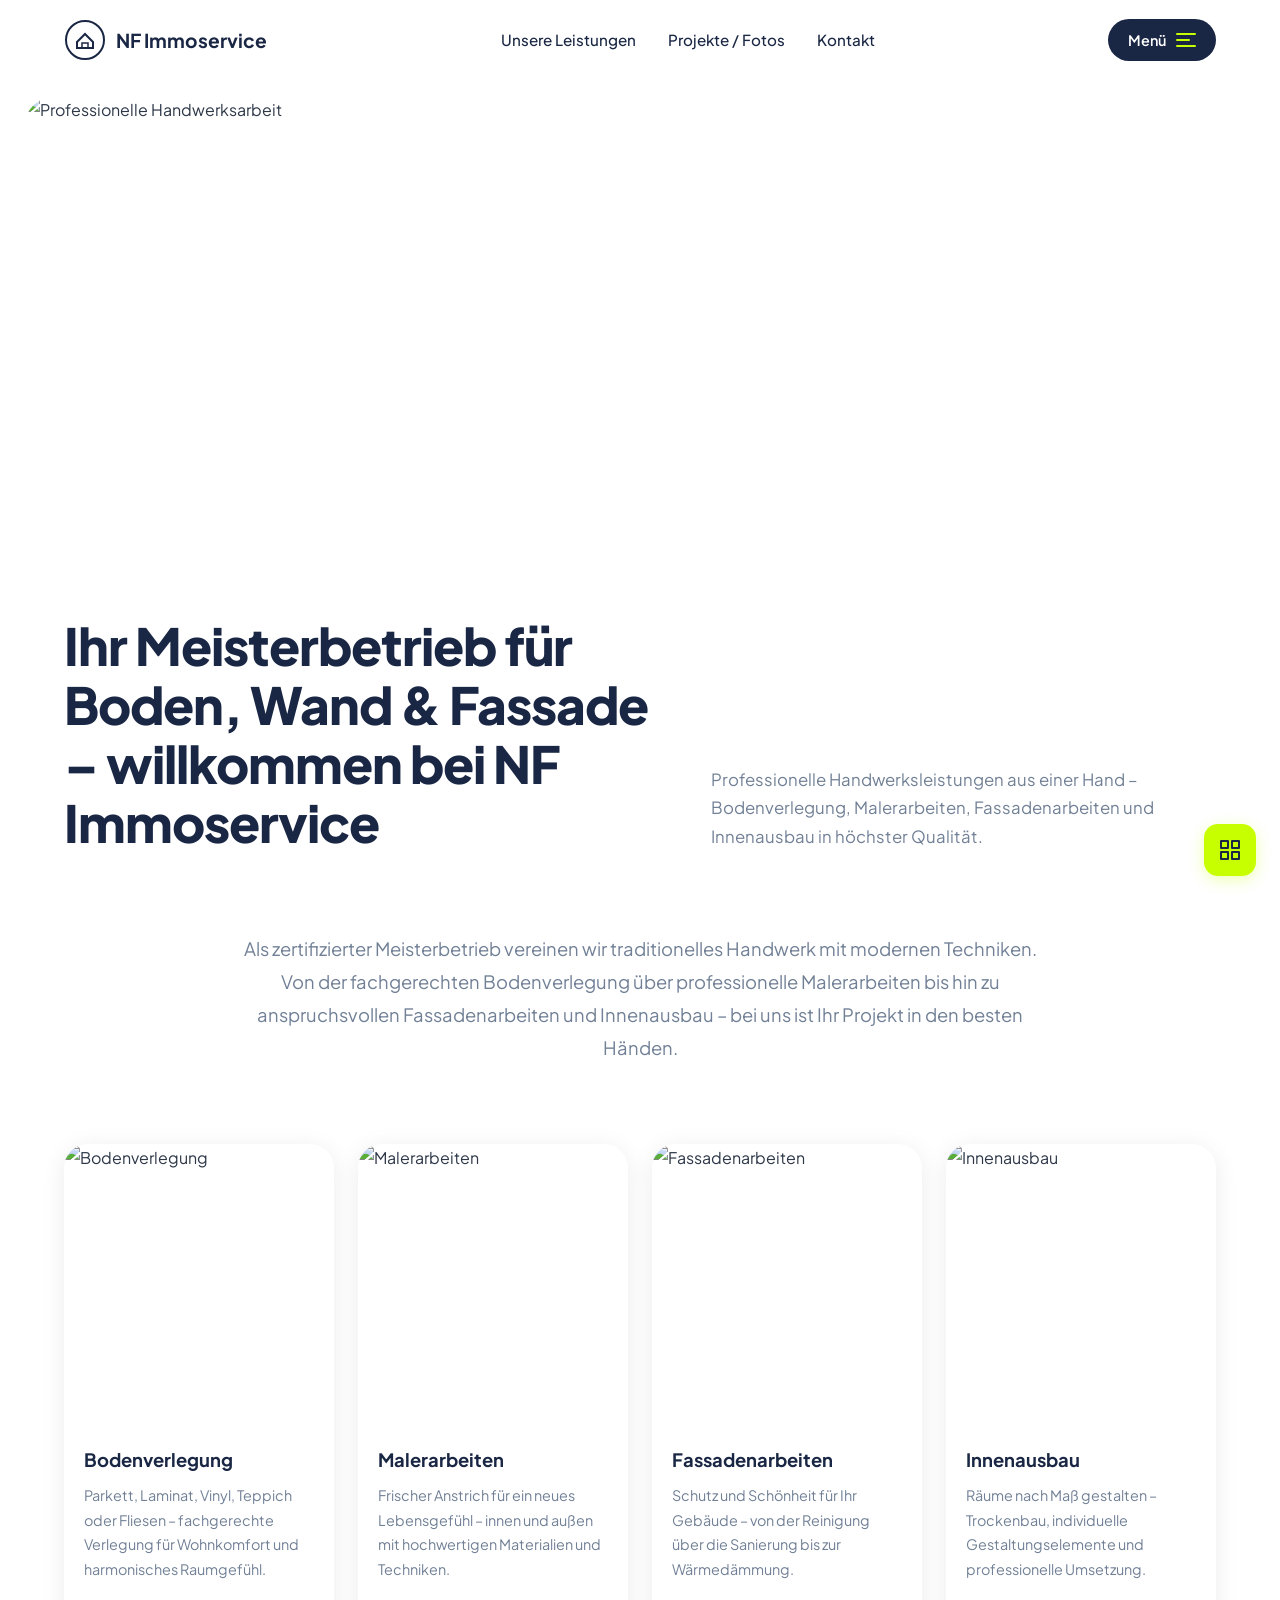
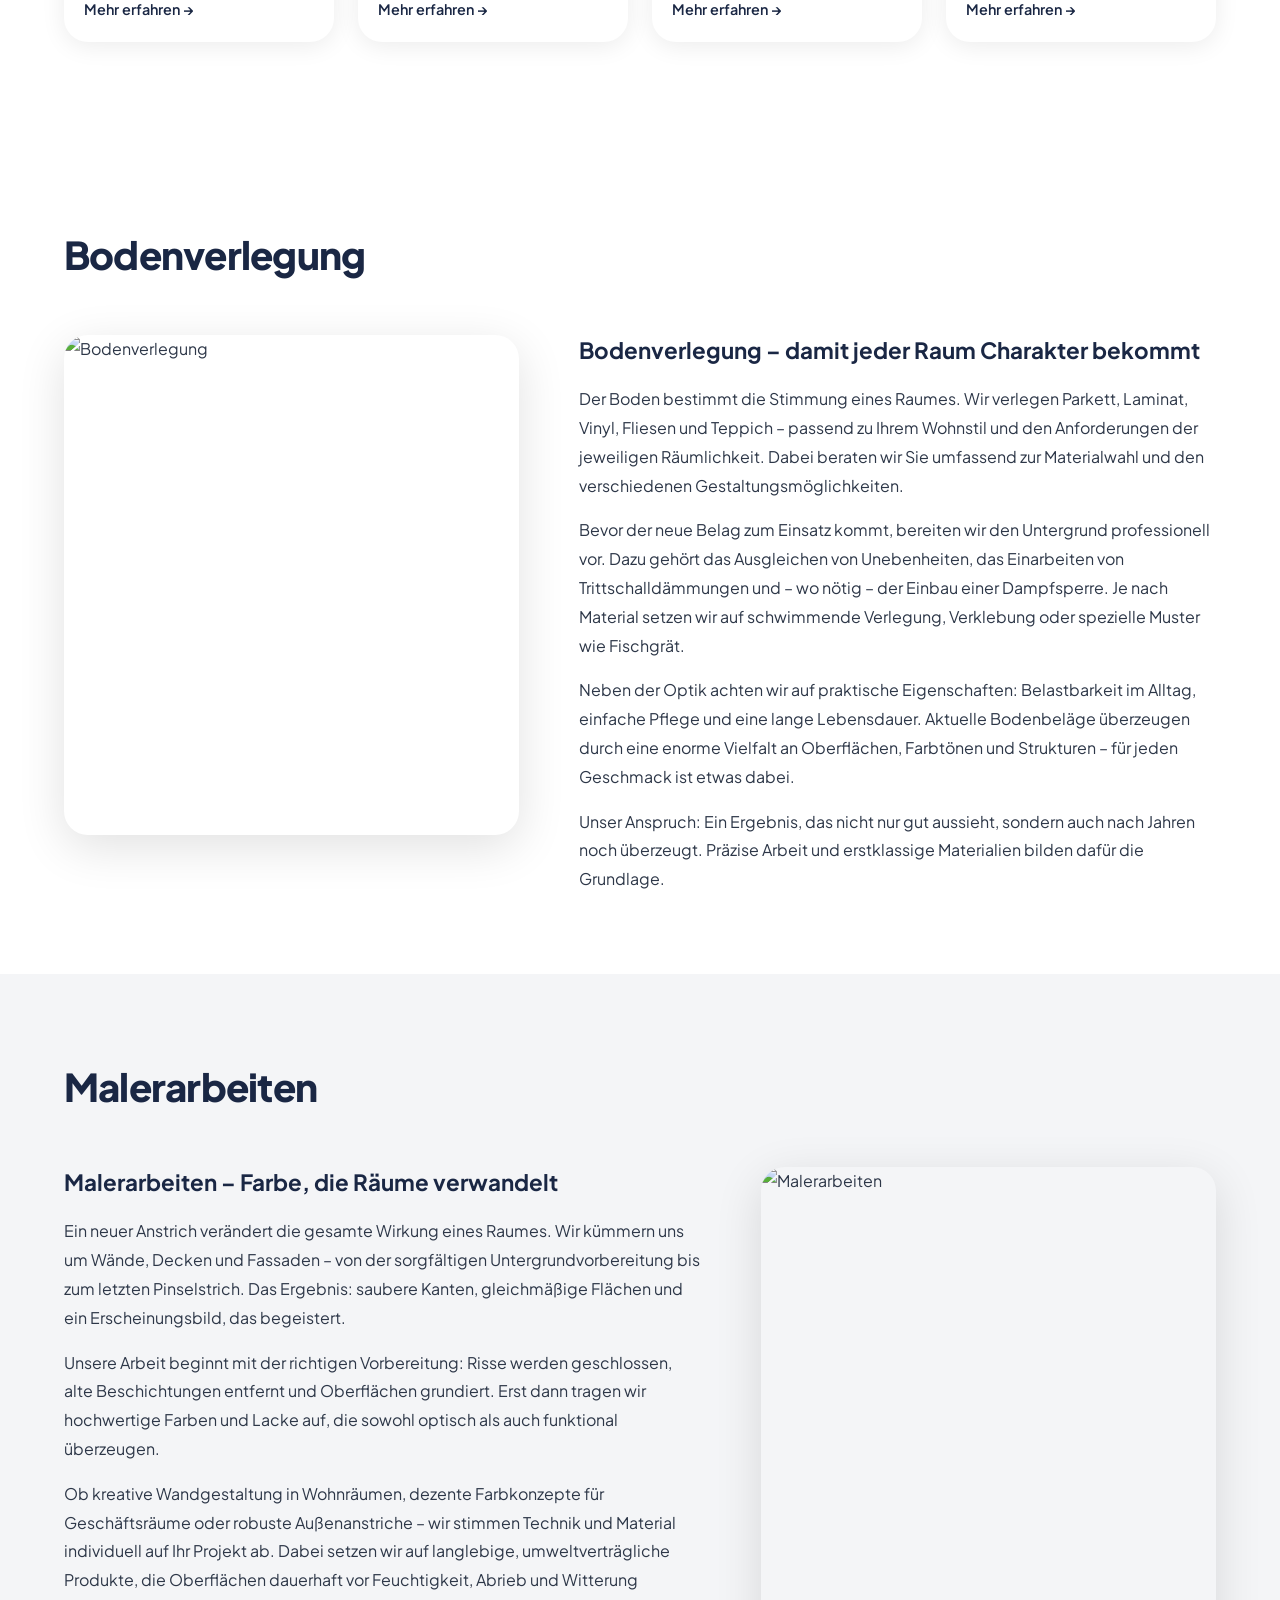
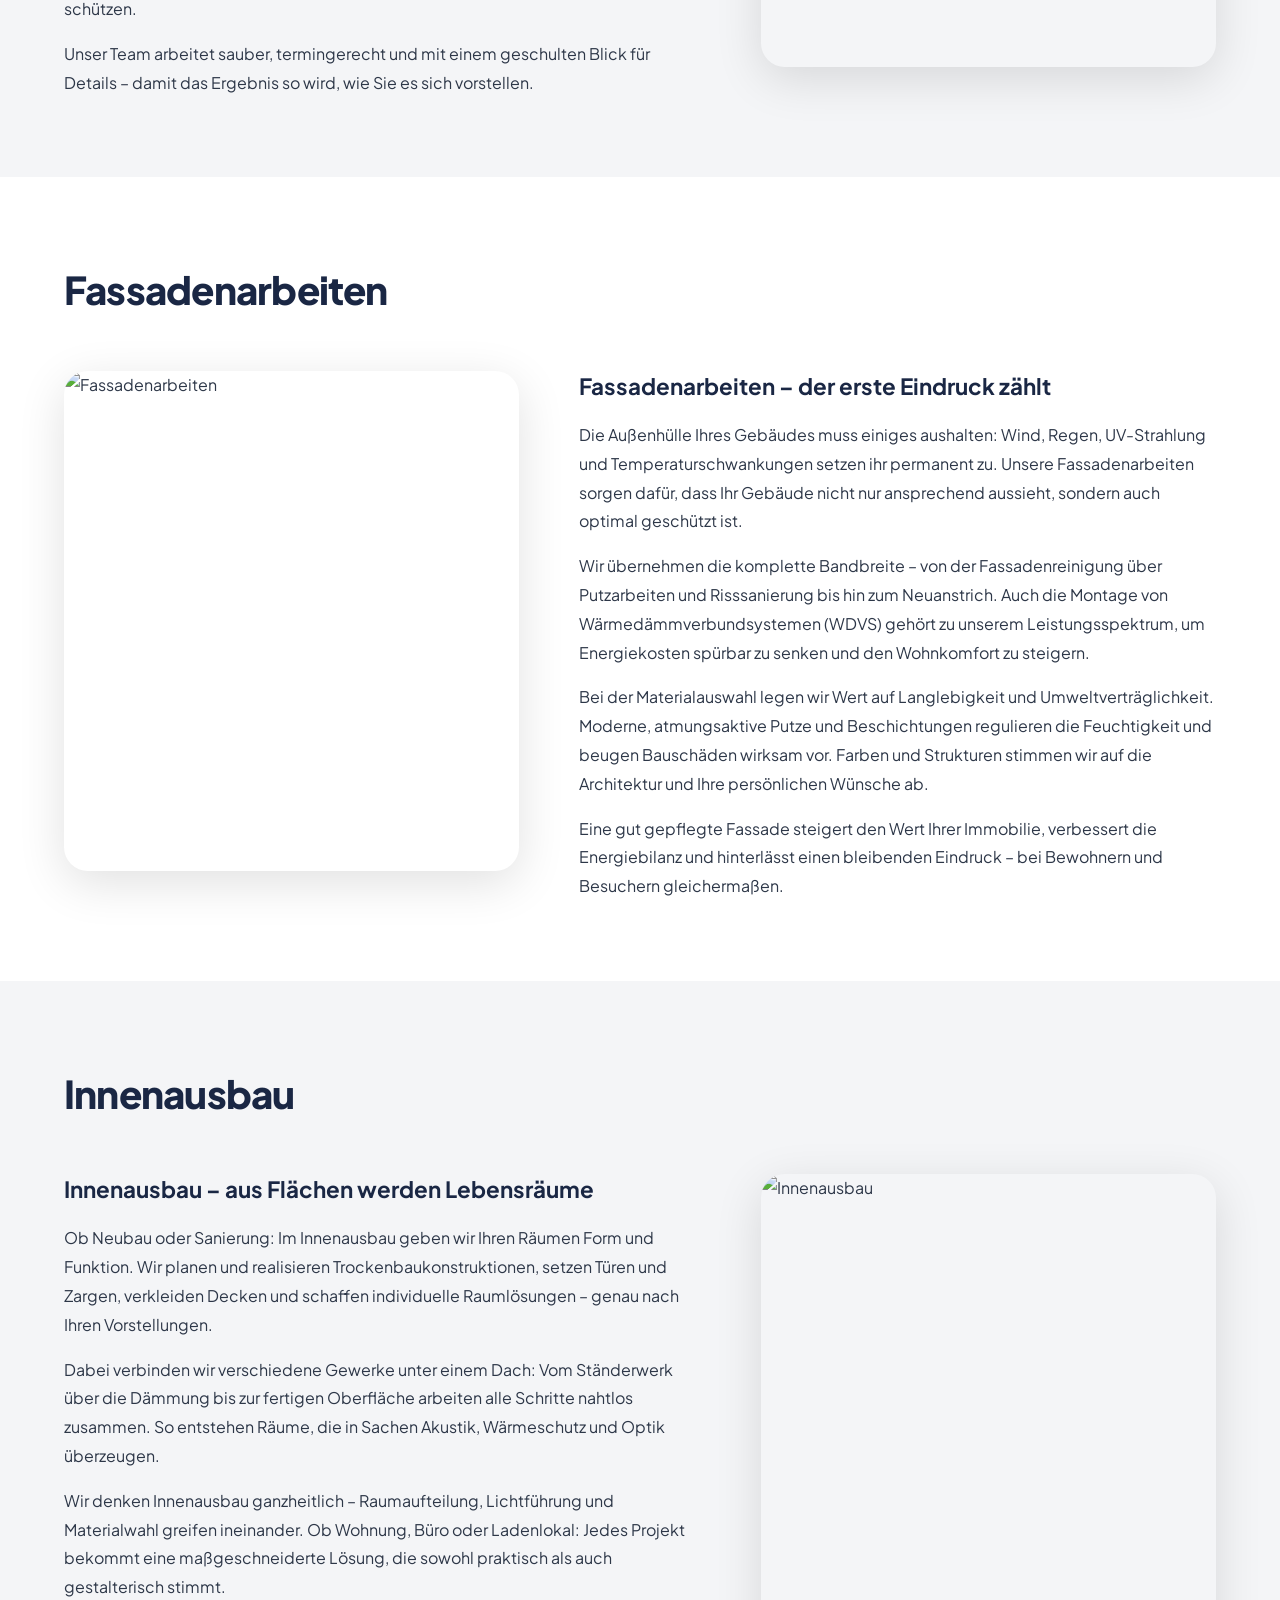
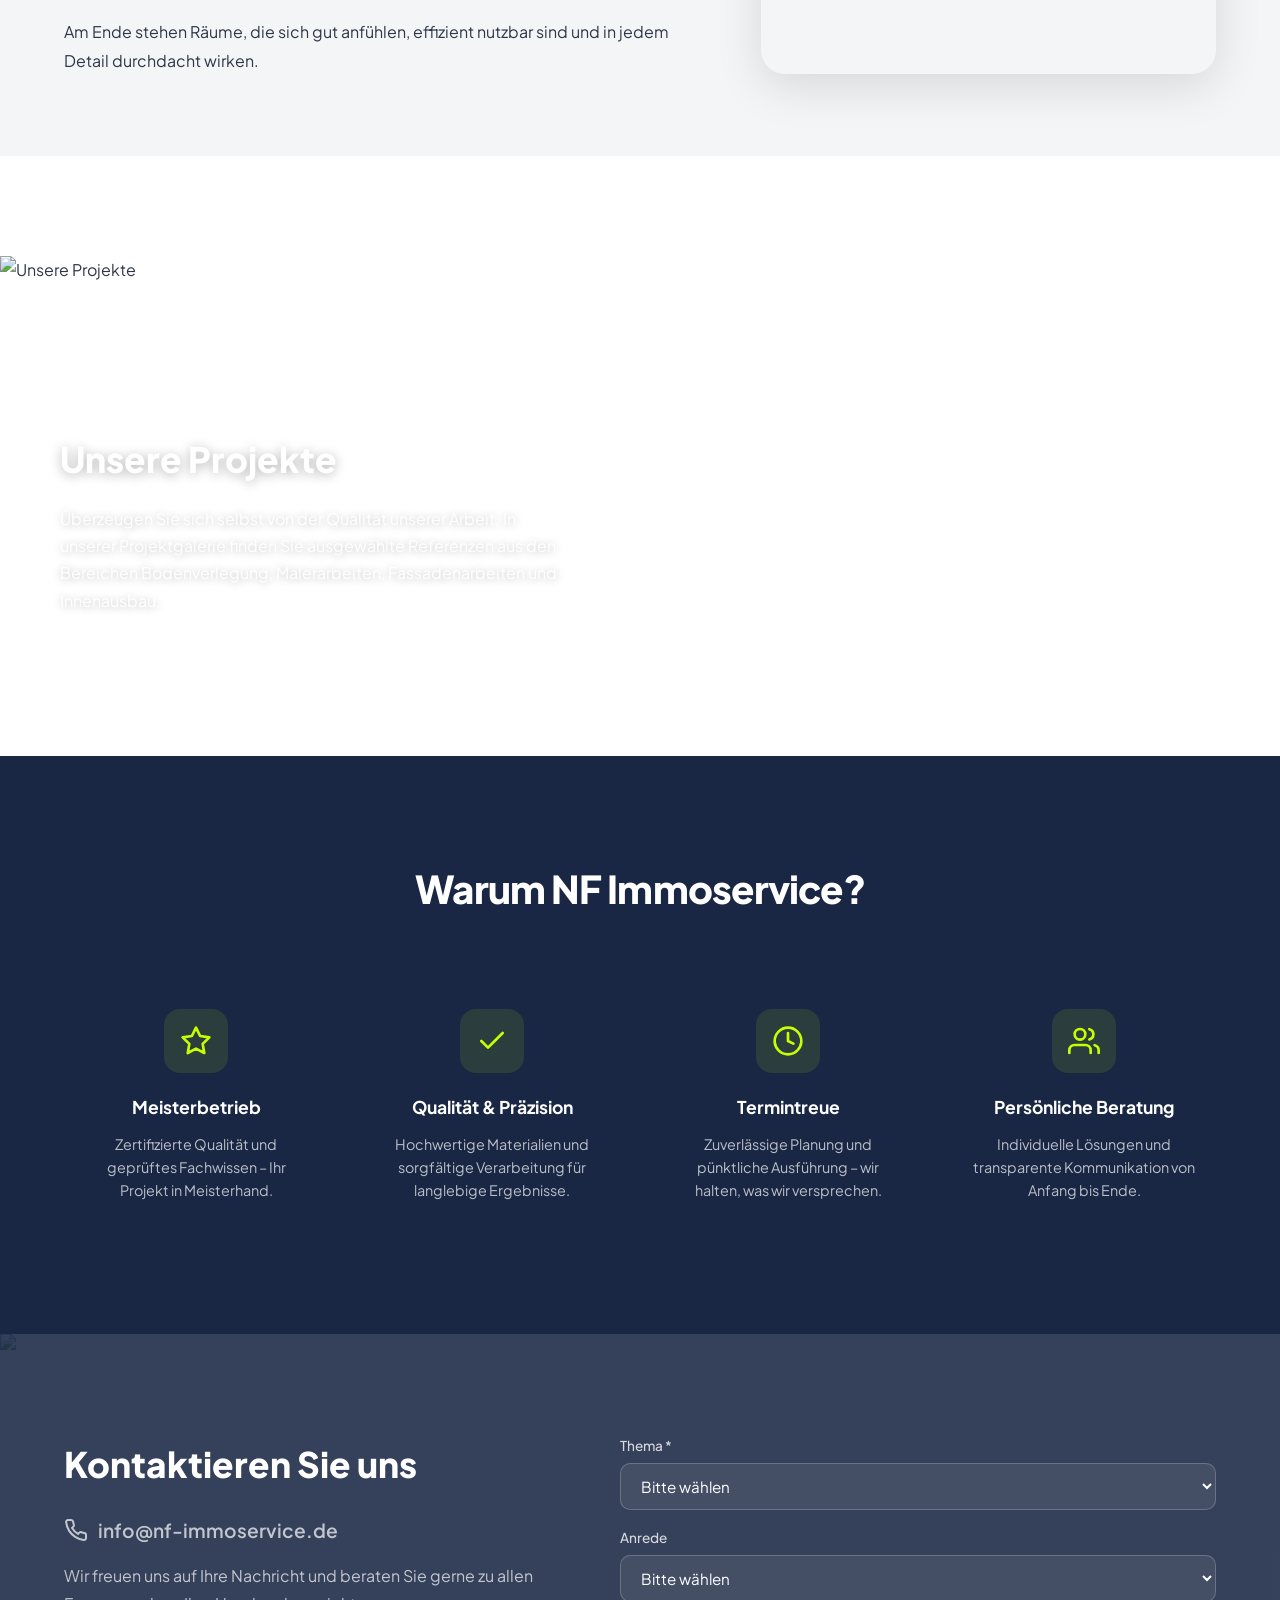
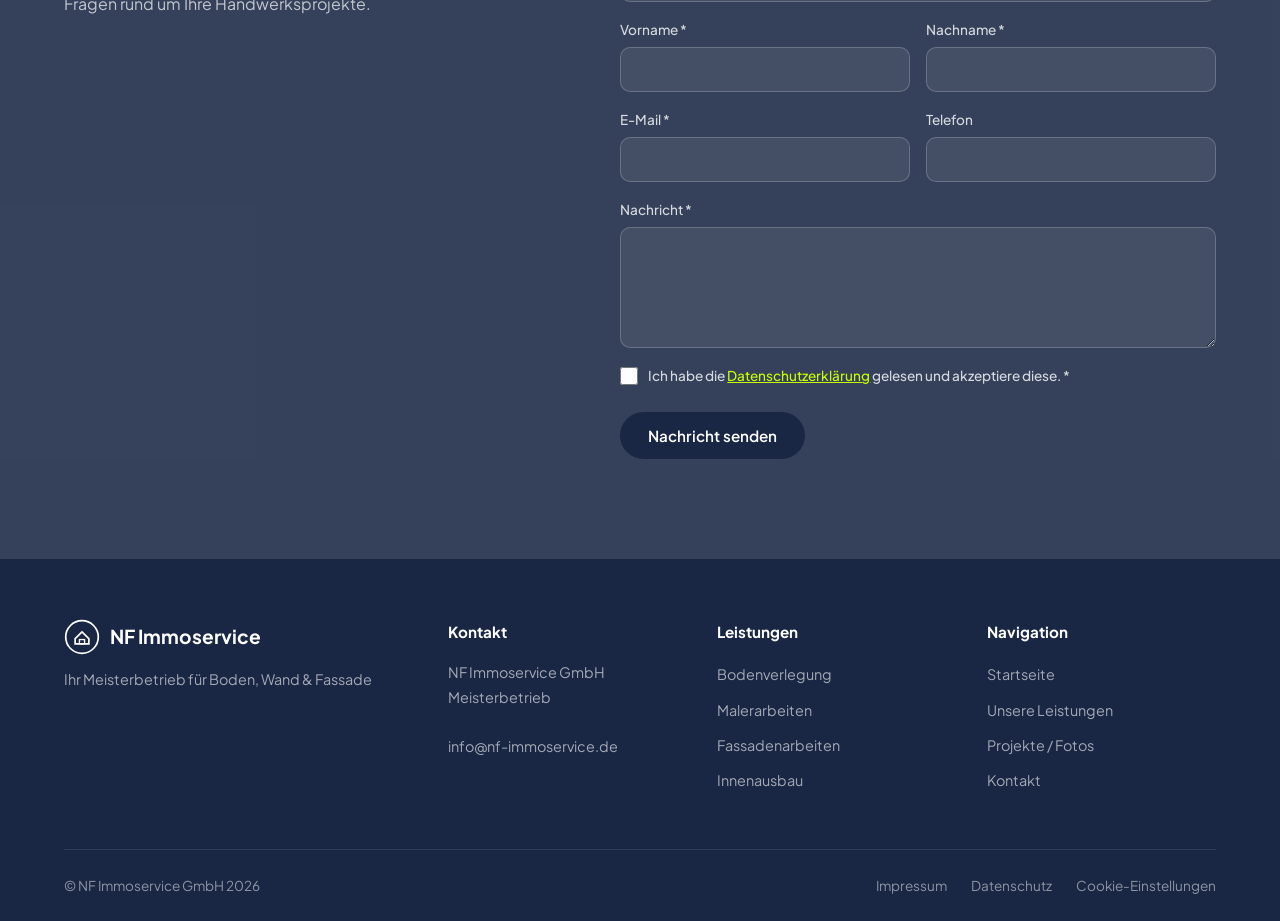
==== index.html @ 24223ad4 "Initial commit: NF Immoservice website Static website with ImmoService1-style design for NF Immoserv" ====
<!DOCTYPE html>
<html lang="de">
<head>
    <meta charset="UTF-8">
    <meta name="viewport" content="width=device-width, initial-scale=1.0">
    <title>NF Immoservice GmbH – Meisterbetrieb</title>
    <link rel="stylesheet" href="styles.css">
    <link rel="preconnect" href="https://fonts.googleapis.com">
    <link rel="preconnect" href="https://fonts.gstatic.com" crossorigin>
    <link href="https://fonts.googleapis.com/css2?family=Inter:wght@400;500;600;700;800&family=Plus+Jakarta+Sans:wght@400;500;600;700;800&display=swap" rel="stylesheet">
</head>
<body>

    <!-- Header -->
    <header class="header">
        <div class="header-inner">
            <a href="#" class="logo">
                <svg class="logo-icon" width="42" height="42" viewBox="0 0 42 42" fill="none">
                    <circle cx="21" cy="21" r="19" stroke="currentColor" stroke-width="2" fill="none"/>
                    <path d="M13 23L21 15L29 23V29H13V23Z" stroke="currentColor" stroke-width="2" fill="none"/>
                    <rect x="18" y="24" width="6" height="5" stroke="currentColor" stroke-width="1.5" fill="none"/>
                </svg>
                <span>NF Immoservice</span>
            </a>
            <nav class="nav-desktop">
                <a href="#leistungen">Unsere Leistungen</a>
                <a href="#projekte">Projekte / Fotos</a>
                <a href="#kontakt">Kontakt</a>
            </nav>
            <button class="menu-btn" id="menuBtn" aria-label="Menu öffnen">
                <span>Menü</span>
                <div class="hamburger">
                    <span></span>
                    <span></span>
                    <span></span>
                </div>
            </button>
        </div>
    </header>

    <!-- Mobile Menu Overlay -->
    <div class="mobile-menu" id="mobileMenu">
        <nav class="mobile-nav">
            <a href="#leistungen">Unsere Leistungen</a>
            <a href="#bodenverlegung">Bodenverlegung</a>
            <a href="#malerarbeiten">Malerarbeiten</a>
            <a href="#fassadenarbeiten">Fassadenarbeiten</a>
            <a href="#innenausbau">Innenausbau</a>
            <a href="#projekte">Projekte / Fotos</a>
            <a href="#kontakt">Kontakt</a>
        </nav>
    </div>

    <!-- Hero Section -->
    <section class="hero">
        <div class="hero-image-wrapper">
            <img src="https://images.unsplash.com/photo-1504307651254-35680f356dfd?w=1600&q=80" alt="Professionelle Handwerksarbeit" class="hero-image">
            <svg class="hero-arc" viewBox="0 0 1400 700" preserveAspectRatio="none">
                <ellipse cx="350" cy="350" rx="480" ry="480" fill="none" stroke="rgba(255,255,255,0.35)" stroke-width="1.5"/>
            </svg>
            <div class="hero-bottom-curve"></div>
        </div>
        <div class="hero-content">
            <div class="hero-text">
                <h1>Ihr Meisterbetrieb für Boden, Wand &amp; Fassade – willkommen bei NF Immoservice</h1>
            </div>
            <div class="hero-sub">
                <p>Professionelle Handwerksleistungen aus einer Hand – Bodenverlegung, Malerarbeiten, Fassadenarbeiten und Innenausbau in höchster Qualität.</p>
            </div>
        </div>
    </section>

    <!-- Intro Section -->
    <section class="intro">
        <div class="container">
            <p class="intro-text">
                Als zertifizierter Meisterbetrieb vereinen wir traditionelles Handwerk mit modernen Techniken.
                Von der fachgerechten Bodenverlegung über professionelle Malerarbeiten bis hin zu
                anspruchsvollen Fassadenarbeiten und Innenausbau – bei uns ist Ihr Projekt in den besten Händen.
            </p>
        </div>
    </section>

    <!-- Services Overview Cards -->
    <section class="services" id="leistungen">
        <div class="container">
            <div class="services-grid">
                <a href="#bodenverlegung" class="service-card">
                    <div class="service-image">
                        <img src="https://images.unsplash.com/photo-1615971677499-5467cbab01c0?w=430&q=80" alt="Bodenverlegung">
                    </div>
                    <h3>Bodenverlegung</h3>
                    <p>Parkett, Laminat, Vinyl, Teppich oder Fliesen – fachgerechte Verlegung für Wohnkomfort und harmonisches Raumgefühl.</p>
                    <span class="link-arrow">Mehr erfahren &rarr;</span>
                </a>
                <a href="#malerarbeiten" class="service-card">
                    <div class="service-image">
                        <img src="https://images.unsplash.com/photo-1589939705384-5185137a7f0f?w=430&q=80" alt="Malerarbeiten">
                    </div>
                    <h3>Malerarbeiten</h3>
                    <p>Frischer Anstrich für ein neues Lebensgefühl – innen und außen mit hochwertigen Materialien und Techniken.</p>
                    <span class="link-arrow">Mehr erfahren &rarr;</span>
                </a>
                <a href="#fassadenarbeiten" class="service-card">
                    <div class="service-image">
                        <img src="https://images.unsplash.com/photo-1541123603104-512919d6a96c?w=430&q=80" alt="Fassadenarbeiten">
                    </div>
                    <h3>Fassadenarbeiten</h3>
                    <p>Schutz und Schönheit für Ihr Gebäude – von der Reinigung über die Sanierung bis zur Wärmedämmung.</p>
                    <span class="link-arrow">Mehr erfahren &rarr;</span>
                </a>
                <a href="#innenausbau" class="service-card">
                    <div class="service-image">
                        <img src="https://images.unsplash.com/photo-1586023492125-27b2c045efd7?w=430&q=80" alt="Innenausbau">
                    </div>
                    <h3>Innenausbau</h3>
                    <p>Räume nach Maß gestalten – Trockenbau, individuelle Gestaltungselemente und professionelle Umsetzung.</p>
                    <span class="link-arrow">Mehr erfahren &rarr;</span>
                </a>
            </div>
        </div>
    </section>

    <!-- Bodenverlegung Detail -->
    <section class="detail-section" id="bodenverlegung">
        <div class="container">
            <h2 class="section-title">Bodenverlegung</h2>
            <div class="detail-grid">
                <div class="detail-image">
                    <img src="https://images.unsplash.com/photo-1615971677499-5467cbab01c0?w=700&q=80" alt="Bodenverlegung">
                </div>
                <div class="detail-content">
                    <h3>Bodenverlegung – damit jeder Raum Charakter bekommt</h3>
                    <p>Der Boden bestimmt die Stimmung eines Raumes. Wir verlegen Parkett, Laminat, Vinyl, Fliesen und Teppich – passend zu Ihrem Wohnstil und den Anforderungen der jeweiligen Räumlichkeit. Dabei beraten wir Sie umfassend zur Materialwahl und den verschiedenen Gestaltungsmöglichkeiten.</p>
                    <p>Bevor der neue Belag zum Einsatz kommt, bereiten wir den Untergrund professionell vor. Dazu gehört das Ausgleichen von Unebenheiten, das Einarbeiten von Trittschalldämmungen und – wo nötig – der Einbau einer Dampfsperre. Je nach Material setzen wir auf schwimmende Verlegung, Verklebung oder spezielle Muster wie Fischgrät.</p>
                    <p>Neben der Optik achten wir auf praktische Eigenschaften: Belastbarkeit im Alltag, einfache Pflege und eine lange Lebensdauer. Aktuelle Bodenbeläge überzeugen durch eine enorme Vielfalt an Oberflächen, Farbtönen und Strukturen – für jeden Geschmack ist etwas dabei.</p>
                    <p>Unser Anspruch: Ein Ergebnis, das nicht nur gut aussieht, sondern auch nach Jahren noch überzeugt. Präzise Arbeit und erstklassige Materialien bilden dafür die Grundlage.</p>
                </div>
            </div>
        </div>
    </section>

    <!-- Malerarbeiten Detail -->
    <section class="detail-section detail-alt" id="malerarbeiten">
        <div class="container">
            <h2 class="section-title">Malerarbeiten</h2>
            <div class="detail-grid detail-grid-reverse">
                <div class="detail-image">
                    <img src="https://images.unsplash.com/photo-1589939705384-5185137a7f0f?w=700&q=80" alt="Malerarbeiten">
                </div>
                <div class="detail-content">
                    <h3>Malerarbeiten – Farbe, die Räume verwandelt</h3>
                    <p>Ein neuer Anstrich verändert die gesamte Wirkung eines Raumes. Wir kümmern uns um Wände, Decken und Fassaden – von der sorgfältigen Untergrundvorbereitung bis zum letzten Pinselstrich. Das Ergebnis: saubere Kanten, gleichmäßige Flächen und ein Erscheinungsbild, das begeistert.</p>
                    <p>Unsere Arbeit beginnt mit der richtigen Vorbereitung: Risse werden geschlossen, alte Beschichtungen entfernt und Oberflächen grundiert. Erst dann tragen wir hochwertige Farben und Lacke auf, die sowohl optisch als auch funktional überzeugen.</p>
                    <p>Ob kreative Wandgestaltung in Wohnräumen, dezente Farbkonzepte für Geschäftsräume oder robuste Außenanstriche – wir stimmen Technik und Material individuell auf Ihr Projekt ab. Dabei setzen wir auf langlebige, umweltverträgliche Produkte, die Oberflächen dauerhaft vor Feuchtigkeit, Abrieb und Witterung schützen.</p>
                    <p>Unser Team arbeitet sauber, termingerecht und mit einem geschulten Blick für Details – damit das Ergebnis so wird, wie Sie es sich vorstellen.</p>
                </div>
            </div>
        </div>
    </section>

    <!-- Fassadenarbeiten Detail -->
    <section class="detail-section" id="fassadenarbeiten">
        <div class="container">
            <h2 class="section-title">Fassadenarbeiten</h2>
            <div class="detail-grid">
                <div class="detail-image">
                    <img src="https://images.unsplash.com/photo-1541123603104-512919d6a96c?w=700&q=80" alt="Fassadenarbeiten">
                </div>
                <div class="detail-content">
                    <h3>Fassadenarbeiten – der erste Eindruck zählt</h3>
                    <p>Die Außenhülle Ihres Gebäudes muss einiges aushalten: Wind, Regen, UV-Strahlung und Temperaturschwankungen setzen ihr permanent zu. Unsere Fassadenarbeiten sorgen dafür, dass Ihr Gebäude nicht nur ansprechend aussieht, sondern auch optimal geschützt ist.</p>
                    <p>Wir übernehmen die komplette Bandbreite – von der Fassadenreinigung über Putzarbeiten und Risssanierung bis hin zum Neuanstrich. Auch die Montage von Wärmedämmverbundsystemen (WDVS) gehört zu unserem Leistungsspektrum, um Energiekosten spürbar zu senken und den Wohnkomfort zu steigern.</p>
                    <p>Bei der Materialauswahl legen wir Wert auf Langlebigkeit und Umweltverträglichkeit. Moderne, atmungsaktive Putze und Beschichtungen regulieren die Feuchtigkeit und beugen Bauschäden wirksam vor. Farben und Strukturen stimmen wir auf die Architektur und Ihre persönlichen Wünsche ab.</p>
                    <p>Eine gut gepflegte Fassade steigert den Wert Ihrer Immobilie, verbessert die Energiebilanz und hinterlässt einen bleibenden Eindruck – bei Bewohnern und Besuchern gleichermaßen.</p>
                </div>
            </div>
        </div>
    </section>

    <!-- Innenausbau Detail -->
    <section class="detail-section detail-alt" id="innenausbau">
        <div class="container">
            <h2 class="section-title">Innenausbau</h2>
            <div class="detail-grid detail-grid-reverse">
                <div class="detail-image">
                    <img src="https://images.unsplash.com/photo-1586023492125-27b2c045efd7?w=700&q=80" alt="Innenausbau">
                </div>
                <div class="detail-content">
                    <h3>Innenausbau – aus Flächen werden Lebensräume</h3>
                    <p>Ob Neubau oder Sanierung: Im Innenausbau geben wir Ihren Räumen Form und Funktion. Wir planen und realisieren Trockenbaukonstruktionen, setzen Türen und Zargen, verkleiden Decken und schaffen individuelle Raumlösungen – genau nach Ihren Vorstellungen.</p>
                    <p>Dabei verbinden wir verschiedene Gewerke unter einem Dach: Vom Ständerwerk über die Dämmung bis zur fertigen Oberfläche arbeiten alle Schritte nahtlos zusammen. So entstehen Räume, die in Sachen Akustik, Wärmeschutz und Optik überzeugen.</p>
                    <p>Wir denken Innenausbau ganzheitlich – Raumaufteilung, Lichtführung und Materialwahl greifen ineinander. Ob Wohnung, Büro oder Ladenlokal: Jedes Projekt bekommt eine maßgeschneiderte Lösung, die sowohl praktisch als auch gestalterisch stimmt.</p>
                    <p>Am Ende stehen Räume, die sich gut anfühlen, effizient nutzbar sind und in jedem Detail durchdacht wirken.</p>
                </div>
            </div>
        </div>
    </section>

    <!-- Projects / Photos Section -->
    <section class="projects" id="projekte">
        <div class="projects-inner">
            <div class="projects-image">
                <img src="https://images.unsplash.com/photo-1503387762-592deb58ef4e?w=1440&q=80" alt="Unsere Projekte">
                <svg class="projects-arc" viewBox="0 0 1440 600" preserveAspectRatio="none">
                    <ellipse cx="1100" cy="300" rx="400" ry="400" fill="none" stroke="rgba(255,255,255,0.35)" stroke-width="1.5"/>
                </svg>
            </div>
            <div class="projects-content">
                <h2>Unsere Projekte</h2>
                <p>Überzeugen Sie sich selbst von der Qualität unserer Arbeit. In unserer Projektgalerie finden Sie ausgewählte Referenzen aus den Bereichen Bodenverlegung, Malerarbeiten, Fassadenarbeiten und Innenausbau.</p>
                <a href="#" class="btn btn-outline">Projekte ansehen</a>
            </div>
        </div>
    </section>

    <!-- Why Us Section -->
    <section class="why-us">
        <div class="container">
            <h2>Warum NF Immoservice?</h2>
            <div class="why-grid">
                <div class="why-card">
                    <div class="why-icon">
                        <svg width="32" height="32" viewBox="0 0 24 24" fill="none" stroke="#c8ff00" stroke-width="2" stroke-linecap="round" stroke-linejoin="round">
                            <path d="M12 2L15.09 8.26L22 9.27L17 14.14L18.18 21.02L12 17.77L5.82 21.02L7 14.14L2 9.27L8.91 8.26L12 2Z"/>
                        </svg>
                    </div>
                    <h3>Meisterbetrieb</h3>
                    <p>Zertifizierte Qualität und geprüftes Fachwissen – Ihr Projekt in Meisterhand.</p>
                </div>
                <div class="why-card">
                    <div class="why-icon">
                        <svg width="32" height="32" viewBox="0 0 24 24" fill="none" stroke="#c8ff00" stroke-width="2" stroke-linecap="round" stroke-linejoin="round">
                            <polyline points="20 6 9 17 4 12"/>
                        </svg>
                    </div>
                    <h3>Qualität &amp; Präzision</h3>
                    <p>Hochwertige Materialien und sorgfältige Verarbeitung für langlebige Ergebnisse.</p>
                </div>
                <div class="why-card">
                    <div class="why-icon">
                        <svg width="32" height="32" viewBox="0 0 24 24" fill="none" stroke="#c8ff00" stroke-width="2" stroke-linecap="round" stroke-linejoin="round">
                            <circle cx="12" cy="12" r="10"/><polyline points="12 6 12 12 16 14"/>
                        </svg>
                    </div>
                    <h3>Termintreue</h3>
                    <p>Zuverlässige Planung und pünktliche Ausführung – wir halten, was wir versprechen.</p>
                </div>
                <div class="why-card">
                    <div class="why-icon">
                        <svg width="32" height="32" viewBox="0 0 24 24" fill="none" stroke="#c8ff00" stroke-width="2" stroke-linecap="round" stroke-linejoin="round">
                            <path d="M17 21v-2a4 4 0 00-4-4H5a4 4 0 00-4 4v2"/><circle cx="9" cy="7" r="4"/><path d="M23 21v-2a4 4 0 00-3-3.87"/><path d="M16 3.13a4 4 0 010 7.75"/>
                        </svg>
                    </div>
                    <h3>Persönliche Beratung</h3>
                    <p>Individuelle Lösungen und transparente Kommunikation von Anfang bis Ende.</p>
                </div>
            </div>
        </div>
    </section>

    <!-- Contact Section -->
    <section class="contact" id="kontakt">
        <div class="contact-bg">
            <img src="https://images.unsplash.com/photo-1497366216548-37526070297c?w=1920&q=80" alt="Kontakt Hintergrund">
            <svg class="contact-arc" viewBox="0 0 1920 800" preserveAspectRatio="none">
                <ellipse cx="960" cy="400" rx="500" ry="500" fill="none" stroke="rgba(255,255,255,0.25)" stroke-width="1.5"/>
            </svg>
            <div class="contact-overlay"></div>
        </div>
        <div class="container contact-inner">
            <div class="contact-info">
                <h2>Kontaktieren Sie uns</h2>
                <p class="contact-phone">
                    <svg width="24" height="24" viewBox="0 0 24 24" fill="none" stroke="currentColor" stroke-width="2"><path d="M22 16.92v3a2 2 0 01-2.18 2 19.79 19.79 0 01-8.63-3.07 19.5 19.5 0 01-6-6 19.79 19.79 0 01-3.07-8.67A2 2 0 014.11 2h3a2 2 0 012 1.72c.127.96.361 1.903.7 2.81a2 2 0 01-.45 2.11L8.09 9.91a16 16 0 006 6l1.27-1.27a2 2 0 012.11-.45c.907.339 1.85.573 2.81.7A2 2 0 0122 16.92z"/></svg>
                    info@nf-immoservice.de
                </p>
                <p>Wir freuen uns auf Ihre Nachricht und beraten Sie gerne zu allen Fragen rund um Ihre Handwerksprojekte.</p>
            </div>
            <form class="contact-form" id="contactForm">
                <div class="form-group">
                    <label for="topic">Thema *</label>
                    <select id="topic" required>
                        <option value="">Bitte wählen</option>
                        <option value="boden">Bodenverlegung</option>
                        <option value="maler">Malerarbeiten</option>
                        <option value="fassade">Fassadenarbeiten</option>
                        <option value="innenausbau">Innenausbau</option>
                        <option value="sonstiges">Sonstiges</option>
                    </select>
                </div>
                <div class="form-row">
                    <div class="form-group">
                        <label for="anrede">Anrede</label>
                        <select id="anrede">
                            <option value="">Bitte wählen</option>
                            <option value="herr">Herr</option>
                            <option value="frau">Frau</option>
                            <option value="divers">Divers</option>
                        </select>
                    </div>
                </div>
                <div class="form-row">
                    <div class="form-group">
                        <label for="vorname">Vorname *</label>
                        <input type="text" id="vorname" required>
                    </div>
                    <div class="form-group">
                        <label for="nachname">Nachname *</label>
                        <input type="text" id="nachname" required>
                    </div>
                </div>
                <div class="form-row">
                    <div class="form-group">
                        <label for="email">E-Mail *</label>
                        <input type="email" id="email" required>
                    </div>
                    <div class="form-group">
                        <label for="telefon">Telefon</label>
                        <input type="tel" id="telefon">
                    </div>
                </div>
                <div class="form-group">
                    <label for="nachricht">Nachricht *</label>
                    <textarea id="nachricht" rows="5" required></textarea>
                </div>
                <div class="form-group checkbox-group">
                    <label class="checkbox-label">
                        <input type="checkbox" required>
                        <span>Ich habe die <a href="#">Datenschutzerklärung</a> gelesen und akzeptiere diese. *</span>
                    </label>
                </div>
                <button type="submit" class="btn btn-primary">Nachricht senden</button>
            </form>
        </div>
    </section>

    <!-- Footer -->
    <footer class="footer">
        <div class="container">
            <div class="footer-grid">
                <div class="footer-col">
                    <a href="#" class="logo footer-logo">
                        <svg class="logo-icon" width="36" height="36" viewBox="0 0 42 42" fill="none">
                            <circle cx="21" cy="21" r="19" stroke="white" stroke-width="2" fill="none"/>
                            <path d="M13 23L21 15L29 23V29H13V23Z" stroke="white" stroke-width="2" fill="none"/>
                            <rect x="18" y="24" width="6" height="5" stroke="white" stroke-width="1.5" fill="none"/>
                        </svg>
                        <span>NF Immoservice</span>
                    </a>
                    <p class="footer-tagline">Ihr Meisterbetrieb für Boden, Wand &amp; Fassade</p>
                </div>
                <div class="footer-col">
                    <h4>Kontakt</h4>
                    <address>
                        NF Immoservice GmbH<br>
                        Meisterbetrieb<br><br>
                        <a href="mailto:info@nf-immoservice.de">info@nf-immoservice.de</a>
                    </address>
                </div>
                <div class="footer-col">
                    <h4>Leistungen</h4>
                    <ul>
                        <li><a href="#bodenverlegung">Bodenverlegung</a></li>
                        <li><a href="#malerarbeiten">Malerarbeiten</a></li>
                        <li><a href="#fassadenarbeiten">Fassadenarbeiten</a></li>
                        <li><a href="#innenausbau">Innenausbau</a></li>
                    </ul>
                </div>
                <div class="footer-col">
                    <h4>Navigation</h4>
                    <ul>
                        <li><a href="#">Startseite</a></li>
                        <li><a href="#leistungen">Unsere Leistungen</a></li>
                        <li><a href="#projekte">Projekte / Fotos</a></li>
                        <li><a href="#kontakt">Kontakt</a></li>
                    </ul>
                </div>
            </div>
            <div class="footer-bottom">
                <p>&copy; NF Immoservice GmbH 2026</p>
                <div class="footer-legal">
                    <a href="#">Impressum</a>
                    <a href="#">Datenschutz</a>
                    <a href="#">Cookie-Einstellungen</a>
                </div>
            </div>
        </div>
    </footer>

    <!-- Floating Action Button -->
    <div class="fab">
        <svg width="24" height="24" viewBox="0 0 24 24" fill="none" stroke="#1a2744" stroke-width="2" stroke-linecap="round" stroke-linejoin="round">
            <rect x="3" y="3" width="7" height="7"/>
            <rect x="14" y="3" width="7" height="7"/>
            <rect x="3" y="14" width="7" height="7"/>
            <rect x="14" y="14" width="7" height="7"/>
        </svg>
    </div>

    <script>
        // Mobile menu toggle
        const menuBtn = document.getElementById('menuBtn');
        const mobileMenu = document.getElementById('mobileMenu');
        let menuOpen = false;

        menuBtn.addEventListener('click', () => {
            menuOpen = !menuOpen;
            mobileMenu.classList.toggle('active', menuOpen);
            menuBtn.classList.toggle('active', menuOpen);
            document.body.style.overflow = menuOpen ? 'hidden' : '';
        });

        document.querySelectorAll('.mobile-nav a').forEach(link => {
            link.addEventListener('click', () => {
                menuOpen = false;
                mobileMenu.classList.remove('active');
                menuBtn.classList.remove('active');
                document.body.style.overflow = '';
            });
        });

        // Header scroll effect
        const header = document.querySelector('.header');
        window.addEventListener('scroll', () => {
            header.classList.toggle('scrolled', window.scrollY > 50);
        });

        // Smooth scroll for anchor links
        document.querySelectorAll('a[href^="#"]').forEach(anchor => {
            anchor.addEventListener('click', function (e) {
                const target = document.querySelector(this.getAttribute('href'));
                if (target) {
                    e.preventDefault();
                    target.scrollIntoView({ behavior: 'smooth', block: 'start' });
                }
            });
        });

        // Contact form
        document.getElementById('contactForm').addEventListener('submit', (e) => {
            e.preventDefault();
            alert('Vielen Dank für Ihre Nachricht! Wir werden uns in Kürze bei Ihnen melden.');
            e.target.reset();
        });
    </script>
</body>
</html>
---- styles.css ----
/* ===== CSS Custom Properties ===== */
:root {
    --color-primary: #1a2744;
    --color-primary-light: #253559;
    --color-accent: #c8ff00;
    --color-white: #ffffff;
    --color-light: #f4f5f7;
    --color-gray: #6b7280;
    --color-text: #2d3748;
    --color-text-light: #718096;
    --font-primary: 'Plus Jakarta Sans', 'Inter', -apple-system, BlinkMacSystemFont, sans-serif;
    --max-width: 1200px;
    --header-height: 80px;
    --radius: 16px;
    --radius-lg: 24px;
    --radius-xl: 32px;
    --shadow: 0 4px 24px rgba(0, 0, 0, 0.08);
    --shadow-lg: 0 12px 48px rgba(0, 0, 0, 0.12);
    --transition: 0.3s cubic-bezier(0.4, 0, 0.2, 1);
}

/* ===== Reset & Base ===== */
*, *::before, *::after {
    margin: 0;
    padding: 0;
    box-sizing: border-box;
}

html {
    scroll-behavior: smooth;
    scroll-padding-top: var(--header-height);
}

body {
    font-family: var(--font-primary);
    font-size: 16px;
    line-height: 1.7;
    color: var(--color-text);
    background: var(--color-white);
    -webkit-font-smoothing: antialiased;
    -moz-osx-font-smoothing: grayscale;
}

img {
    max-width: 100%;
    height: auto;
    display: block;
}

a {
    text-decoration: none;
    color: inherit;
    transition: color var(--transition);
}

ul {
    list-style: none;
}

address {
    font-style: normal;
}

.container {
    max-width: var(--max-width);
    margin: 0 auto;
    padding: 0 24px;
}

/* ===== Header ===== */
.header {
    position: fixed;
    top: 0;
    left: 0;
    right: 0;
    z-index: 1000;
    background: rgba(255, 255, 255, 0.95);
    backdrop-filter: blur(20px);
    -webkit-backdrop-filter: blur(20px);
    transition: all var(--transition);
    border-bottom: 1px solid transparent;
}

.header.scrolled {
    background: rgba(255, 255, 255, 0.98);
    border-bottom-color: rgba(0, 0, 0, 0.06);
    box-shadow: 0 2px 20px rgba(0, 0, 0, 0.04);
}

.header-inner {
    max-width: var(--max-width);
    margin: 0 auto;
    padding: 0 24px;
    height: var(--header-height);
    display: flex;
    align-items: center;
    justify-content: space-between;
}

.logo {
    display: flex;
    align-items: center;
    gap: 10px;
    font-weight: 700;
    font-size: 1.2rem;
    color: var(--color-primary);
}

.logo .logo-icon {
    color: var(--color-primary);
}

.nav-desktop {
    display: flex;
    align-items: center;
    gap: 32px;
}

.nav-desktop a {
    font-size: 0.95rem;
    font-weight: 500;
    color: var(--color-primary);
    position: relative;
}

.nav-desktop a::after {
    content: '';
    position: absolute;
    bottom: -4px;
    left: 0;
    width: 0;
    height: 2px;
    background: var(--color-primary);
    transition: width var(--transition);
}

.nav-desktop a:hover::after {
    width: 100%;
}

.menu-btn {
    display: flex;
    align-items: center;
    gap: 10px;
    padding: 12px 20px;
    border: none;
    border-radius: 50px;
    background: var(--color-primary);
    color: var(--color-white);
    font-family: var(--font-primary);
    font-size: 0.9rem;
    font-weight: 600;
    cursor: pointer;
    transition: all var(--transition);
}

.menu-btn:hover {
    background: var(--color-primary-light);
    transform: scale(1.02);
}

.hamburger {
    display: flex;
    flex-direction: column;
    gap: 4px;
    width: 20px;
}

.hamburger span {
    display: block;
    height: 2px;
    background: var(--color-accent);
    border-radius: 2px;
    transition: all var(--transition);
}

.hamburger span:nth-child(2) {
    width: 14px;
}

.menu-btn.active .hamburger span:nth-child(1) {
    transform: translateY(6px) rotate(45deg);
}

.menu-btn.active .hamburger span:nth-child(2) {
    opacity: 0;
}

.menu-btn.active .hamburger span:nth-child(3) {
    transform: translateY(-6px) rotate(-45deg);
}

/* ===== Mobile Menu ===== */
.mobile-menu {
    position: fixed;
    top: 0;
    left: 0;
    right: 0;
    bottom: 0;
    z-index: 999;
    background: var(--color-primary);
    display: flex;
    align-items: center;
    justify-content: center;
    opacity: 0;
    pointer-events: none;
    transition: opacity 0.4s ease;
}

.mobile-menu.active {
    opacity: 1;
    pointer-events: all;
}

.mobile-nav {
    display: flex;
    flex-direction: column;
    align-items: center;
    gap: 24px;
}

.mobile-nav a {
    font-size: 1.8rem;
    font-weight: 700;
    color: var(--color-white);
    opacity: 0.8;
    transition: opacity var(--transition);
}

.mobile-nav a:hover {
    opacity: 1;
}

/* ===== Hero ===== */
.hero {
    padding-top: var(--header-height);
}

.hero-image-wrapper {
    position: relative;
    margin: 16px 24px 0;
    border-radius: var(--radius-xl);
    overflow: hidden;
    height: 560px;
}

.hero-image {
    width: 100%;
    height: 100%;
    object-fit: cover;
}

.hero-arc {
    position: absolute;
    top: 0;
    left: 0;
    width: 100%;
    height: 100%;
    pointer-events: none;
}

.hero-bottom-curve {
    position: absolute;
    bottom: -1px;
    left: 0;
    right: 0;
    height: 120px;
    background: var(--color-white);
    border-radius: var(--radius-xl) var(--radius-xl) 0 0;
    clip-path: ellipse(60% 100% at 50% 100%);
}

.hero-content {
    display: grid;
    grid-template-columns: 1.2fr 1fr;
    gap: 40px;
    max-width: var(--max-width);
    margin: -40px auto 0;
    padding: 0 24px 80px;
    position: relative;
    z-index: 2;
}

.hero-text h1 {
    font-size: clamp(2rem, 4vw, 3.2rem);
    font-weight: 800;
    line-height: 1.15;
    color: var(--color-primary);
    letter-spacing: -0.02em;
}

.hero-sub {
    display: flex;
    align-items: flex-end;
}

.hero-sub p {
    font-size: 1.05rem;
    color: var(--color-text-light);
    line-height: 1.7;
}

/* ===== Intro ===== */
.intro {
    padding: 0 0 80px;
}

.intro-text {
    max-width: 800px;
    margin: 0 auto;
    text-align: center;
    font-size: 1.15rem;
    line-height: 1.8;
    color: var(--color-text-light);
}

/* ===== Services Cards ===== */
.services {
    padding: 0 0 100px;
}

.services-grid {
    display: grid;
    grid-template-columns: repeat(4, 1fr);
    gap: 24px;
}

.service-card {
    display: flex;
    flex-direction: column;
    background: var(--color-white);
    border-radius: var(--radius-lg);
    overflow: hidden;
    box-shadow: var(--shadow);
    transition: all var(--transition);
    cursor: pointer;
}

.service-card:hover {
    transform: translateY(-8px);
    box-shadow: var(--shadow-lg);
}

.service-image {
    height: 280px;
    overflow: hidden;
}

.service-image img {
    width: 100%;
    height: 100%;
    object-fit: cover;
    transition: transform 0.6s ease;
}

.service-card:hover .service-image img {
    transform: scale(1.05);
}

.service-card h3 {
    padding: 20px 20px 8px;
    font-size: 1.15rem;
    font-weight: 700;
    color: var(--color-primary);
}

.service-card p {
    padding: 0 20px;
    font-size: 0.9rem;
    color: var(--color-text-light);
    flex-grow: 1;
}

.service-card .link-arrow {
    padding: 16px 20px 20px;
    font-size: 0.9rem;
    font-weight: 600;
    color: var(--color-primary);
    transition: all var(--transition);
}

.service-card:hover .link-arrow {
    color: var(--color-primary-light);
}

.link-arrow {
    font-weight: 600;
    color: var(--color-primary);
    transition: all var(--transition);
}

.link-arrow:hover {
    opacity: 0.7;
}

/* ===== Detail Sections ===== */
.detail-section {
    padding: 80px 0;
}

.detail-alt {
    background: var(--color-light);
}

.section-title {
    font-size: clamp(1.8rem, 3vw, 2.5rem);
    font-weight: 800;
    color: var(--color-primary);
    margin-bottom: 48px;
    letter-spacing: -0.02em;
}

.detail-grid {
    display: grid;
    grid-template-columns: 1fr 1.4fr;
    gap: 60px;
    align-items: start;
}

.detail-grid-reverse {
    grid-template-columns: 1.4fr 1fr;
}

.detail-grid-reverse .detail-image {
    order: 2;
}

.detail-grid-reverse .detail-content {
    order: 1;
}

.detail-image {
    border-radius: var(--radius-lg);
    overflow: hidden;
    box-shadow: var(--shadow-lg);
}

.detail-image img {
    width: 100%;
    height: 500px;
    object-fit: cover;
}

.detail-content h3 {
    font-size: 1.4rem;
    font-weight: 700;
    color: var(--color-primary);
    margin-bottom: 20px;
    line-height: 1.35;
}

.detail-content p {
    margin-bottom: 16px;
    color: var(--color-text);
    line-height: 1.8;
}

.detail-content p:last-child {
    margin-bottom: 0;
}

/* ===== Projects Section ===== */
.projects {
    padding: 100px 0 0;
}

.projects-inner {
    position: relative;
}

.projects-image {
    position: relative;
    height: 500px;
    overflow: hidden;
    border-radius: 0;
}

.projects-image img {
    width: 100%;
    height: 100%;
    object-fit: cover;
}

.projects-arc {
    position: absolute;
    top: 0;
    left: 0;
    width: 100%;
    height: 100%;
    pointer-events: none;
}

.projects-content {
    position: absolute;
    bottom: 60px;
    left: 60px;
    max-width: 500px;
    color: var(--color-white);
}

.projects-content h2 {
    font-size: 2.2rem;
    font-weight: 800;
    margin-bottom: 16px;
    text-shadow: 0 2px 12px rgba(0, 0, 0, 0.3);
}

.projects-content p {
    font-size: 1rem;
    margin-bottom: 24px;
    line-height: 1.7;
    text-shadow: 0 1px 8px rgba(0, 0, 0, 0.3);
}

/* ===== Buttons ===== */
.btn {
    display: inline-flex;
    align-items: center;
    gap: 8px;
    padding: 14px 28px;
    border-radius: 50px;
    font-family: var(--font-primary);
    font-size: 0.95rem;
    font-weight: 600;
    border: none;
    cursor: pointer;
    transition: all var(--transition);
}

.btn-primary {
    background: var(--color-primary);
    color: var(--color-white);
}

.btn-primary:hover {
    background: var(--color-primary-light);
    transform: translateY(-2px);
    box-shadow: 0 6px 20px rgba(26, 39, 68, 0.3);
}

.btn-outline {
    background: transparent;
    color: var(--color-white);
    border: 2px solid rgba(255, 255, 255, 0.6);
}

.btn-outline:hover {
    background: rgba(255, 255, 255, 0.15);
    border-color: var(--color-white);
}

/* ===== Why Us Section ===== */
.why-us {
    padding: 100px 0;
    background: var(--color-primary);
    color: var(--color-white);
}

.why-us h2 {
    font-size: clamp(1.8rem, 3vw, 2.5rem);
    font-weight: 800;
    margin-bottom: 56px;
    text-align: center;
    letter-spacing: -0.02em;
}

.why-grid {
    display: grid;
    grid-template-columns: repeat(4, 1fr);
    gap: 32px;
}

.why-card {
    text-align: center;
    padding: 32px 20px;
}

.why-icon {
    width: 64px;
    height: 64px;
    margin: 0 auto 20px;
    background: rgba(200, 255, 0, 0.1);
    border-radius: 16px;
    display: flex;
    align-items: center;
    justify-content: center;
}

.why-card h3 {
    font-size: 1.1rem;
    font-weight: 700;
    margin-bottom: 10px;
}

.why-card p {
    font-size: 0.9rem;
    color: rgba(255, 255, 255, 0.7);
    line-height: 1.6;
}

/* ===== Contact Section ===== */
.contact {
    position: relative;
    padding: 100px 0;
    color: var(--color-white);
    overflow: hidden;
}

.contact-bg {
    position: absolute;
    top: 0;
    left: 0;
    right: 0;
    bottom: 0;
}

.contact-bg img {
    width: 100%;
    height: 100%;
    object-fit: cover;
}

.contact-arc {
    position: absolute;
    top: 0;
    left: 0;
    width: 100%;
    height: 100%;
    pointer-events: none;
}

.contact-overlay {
    position: absolute;
    top: 0;
    left: 0;
    right: 0;
    bottom: 0;
    background: rgba(26, 39, 68, 0.88);
}

.contact-inner {
    position: relative;
    z-index: 2;
    display: grid;
    grid-template-columns: 1fr 1.2fr;
    gap: 60px;
    align-items: start;
}

.contact-info h2 {
    font-size: 2.2rem;
    font-weight: 800;
    margin-bottom: 20px;
}

.contact-phone {
    display: flex;
    align-items: center;
    gap: 10px;
    font-size: 1.2rem;
    font-weight: 600;
    margin-bottom: 16px;
    color: var(--color-accent);
}

.contact-info > p {
    color: rgba(255, 255, 255, 0.7);
    line-height: 1.7;
}

/* ===== Contact Form ===== */
.contact-form {
    display: flex;
    flex-direction: column;
    gap: 16px;
}

.form-group {
    display: flex;
    flex-direction: column;
    gap: 6px;
    flex: 1;
}

.form-group label {
    font-size: 0.85rem;
    font-weight: 500;
    color: rgba(255, 255, 255, 0.8);
}

.form-row {
    display: flex;
    gap: 16px;
}

.form-group input,
.form-group select,
.form-group textarea {
    padding: 12px 16px;
    border: 1px solid rgba(255, 255, 255, 0.2);
    border-radius: 10px;
    background: rgba(255, 255, 255, 0.08);
    color: var(--color-white);
    font-family: var(--font-primary);
    font-size: 0.95rem;
    transition: all var(--transition);
}

.form-group input::placeholder,
.form-group textarea::placeholder {
    color: rgba(255, 255, 255, 0.4);
}

.form-group input:focus,
.form-group select:focus,
.form-group textarea:focus {
    outline: none;
    border-color: var(--color-accent);
    background: rgba(255, 255, 255, 0.12);
}

.form-group select option {
    background: var(--color-primary);
    color: var(--color-white);
}

.form-group textarea {
    resize: vertical;
    min-height: 120px;
}

.checkbox-group {
    flex-direction: row;
    align-items: flex-start;
}

.checkbox-label {
    display: flex;
    align-items: flex-start;
    gap: 10px;
    font-size: 0.85rem;
    color: rgba(255, 255, 255, 0.7);
    cursor: pointer;
}

.checkbox-label input[type="checkbox"] {
    margin-top: 3px;
    width: 18px;
    height: 18px;
    flex-shrink: 0;
    accent-color: var(--color-accent);
}

.checkbox-label a {
    color: var(--color-accent);
    text-decoration: underline;
}

.contact-form .btn-primary {
    align-self: flex-start;
    margin-top: 8px;
}

/* ===== Footer ===== */
.footer {
    background: var(--color-primary);
    color: var(--color-white);
    padding: 60px 0 0;
}

.footer-grid {
    display: grid;
    grid-template-columns: 1.5fr 1fr 1fr 1fr;
    gap: 40px;
    padding-bottom: 48px;
    border-bottom: 1px solid rgba(255, 255, 255, 0.1);
}

.footer-logo {
    color: var(--color-white);
}

.footer-logo .logo-icon {
    color: white;
}

.footer-tagline {
    margin-top: 12px;
    font-size: 0.9rem;
    color: rgba(255, 255, 255, 0.6);
}

.footer-col h4 {
    font-size: 0.95rem;
    font-weight: 700;
    margin-bottom: 16px;
    color: var(--color-white);
}

.footer-col address {
    font-size: 0.9rem;
    line-height: 1.7;
    color: rgba(255, 255, 255, 0.6);
}

.footer-col address a {
    color: rgba(255, 255, 255, 0.6);
    transition: color var(--transition);
}

.footer-col address a:hover {
    color: var(--color-white);
}

.footer-col ul li {
    margin-bottom: 8px;
}

.footer-col ul li a {
    font-size: 0.9rem;
    color: rgba(255, 255, 255, 0.6);
}

.footer-col ul li a:hover {
    color: var(--color-white);
}

.social-links {
    display: flex;
    gap: 12px;
}

.social-links a {
    width: 40px;
    height: 40px;
    display: flex;
    align-items: center;
    justify-content: center;
    border-radius: 10px;
    background: rgba(255, 255, 255, 0.08);
    transition: all var(--transition);
}

.social-links a:hover {
    background: rgba(255, 255, 255, 0.15);
    transform: translateY(-2px);
}

.footer-bottom {
    display: flex;
    align-items: center;
    justify-content: space-between;
    padding: 24px 0;
    font-size: 0.85rem;
    color: rgba(255, 255, 255, 0.5);
}

.footer-legal {
    display: flex;
    gap: 24px;
}

.footer-legal a {
    color: rgba(255, 255, 255, 0.5);
}

.footer-legal a:hover {
    color: var(--color-white);
}

/* ===== Floating Action Button ===== */
.fab {
    position: fixed;
    bottom: 24px;
    right: 24px;
    width: 52px;
    height: 52px;
    background: var(--color-accent);
    border-radius: 14px;
    display: flex;
    align-items: center;
    justify-content: center;
    box-shadow: 0 4px 16px rgba(200, 255, 0, 0.3);
    cursor: pointer;
    transition: all var(--transition);
    z-index: 100;
}

.fab:hover {
    transform: scale(1.1) translateY(-2px);
    box-shadow: 0 8px 24px rgba(200, 255, 0, 0.4);
}

/* ===== Responsive ===== */
@media (max-width: 1024px) {
    .services-grid {
        grid-template-columns: repeat(2, 1fr);
    }

    .why-grid {
        grid-template-columns: repeat(2, 1fr);
    }

    .footer-grid {
        grid-template-columns: repeat(2, 1fr);
    }

    .detail-grid,
    .detail-grid-reverse {
        grid-template-columns: 1fr 1fr;
        gap: 40px;
    }
}

@media (max-width: 768px) {
    :root {
        --header-height: 70px;
    }

    .nav-desktop {
        display: none;
    }

    .hero-image-wrapper {
        height: 400px;
        margin: 12px 16px 0;
        border-radius: var(--radius);
    }

    .hero-content {
        grid-template-columns: 1fr;
        gap: 20px;
        padding: 0 16px 60px;
        margin-top: -20px;
    }

    .hero-text h1 {
        font-size: 1.8rem;
    }

    .services-grid {
        grid-template-columns: 1fr;
        gap: 20px;
    }

    .service-card {
        flex-direction: row;
        height: auto;
    }

    .service-image {
        width: 140px;
        min-width: 140px;
        height: 180px;
    }

    .detail-grid,
    .detail-grid-reverse {
        grid-template-columns: 1fr;
        gap: 32px;
    }

    .detail-grid-reverse .detail-image {
        order: 0;
    }

    .detail-grid-reverse .detail-content {
        order: 0;
    }

    .detail-image img {
        height: 300px;
    }

    .contact-inner {
        grid-template-columns: 1fr;
        gap: 40px;
    }

    .form-row {
        flex-direction: column;
    }

    .why-grid {
        grid-template-columns: 1fr;
        gap: 16px;
    }

    .projects-image {
        height: 350px;
    }

    .projects-content {
        left: 24px;
        right: 24px;
        bottom: 32px;
    }

    .projects-content h2 {
        font-size: 1.6rem;
    }

    .footer-grid {
        grid-template-columns: 1fr;
        gap: 32px;
    }

    .footer-bottom {
        flex-direction: column;
        gap: 12px;
        text-align: center;
    }

    .footer-legal {
        flex-wrap: wrap;
        justify-content: center;
    }

    .section-title {
        margin-bottom: 32px;
    }
}

@media (max-width: 480px) {
    .hero-image-wrapper {
        height: 300px;
    }

    .hero-text h1 {
        font-size: 1.5rem;
    }

    .service-card {
        flex-direction: column;
    }

    .service-image {
        width: 100%;
        height: 200px;
    }

    .detail-image img {
        height: 240px;
    }
}
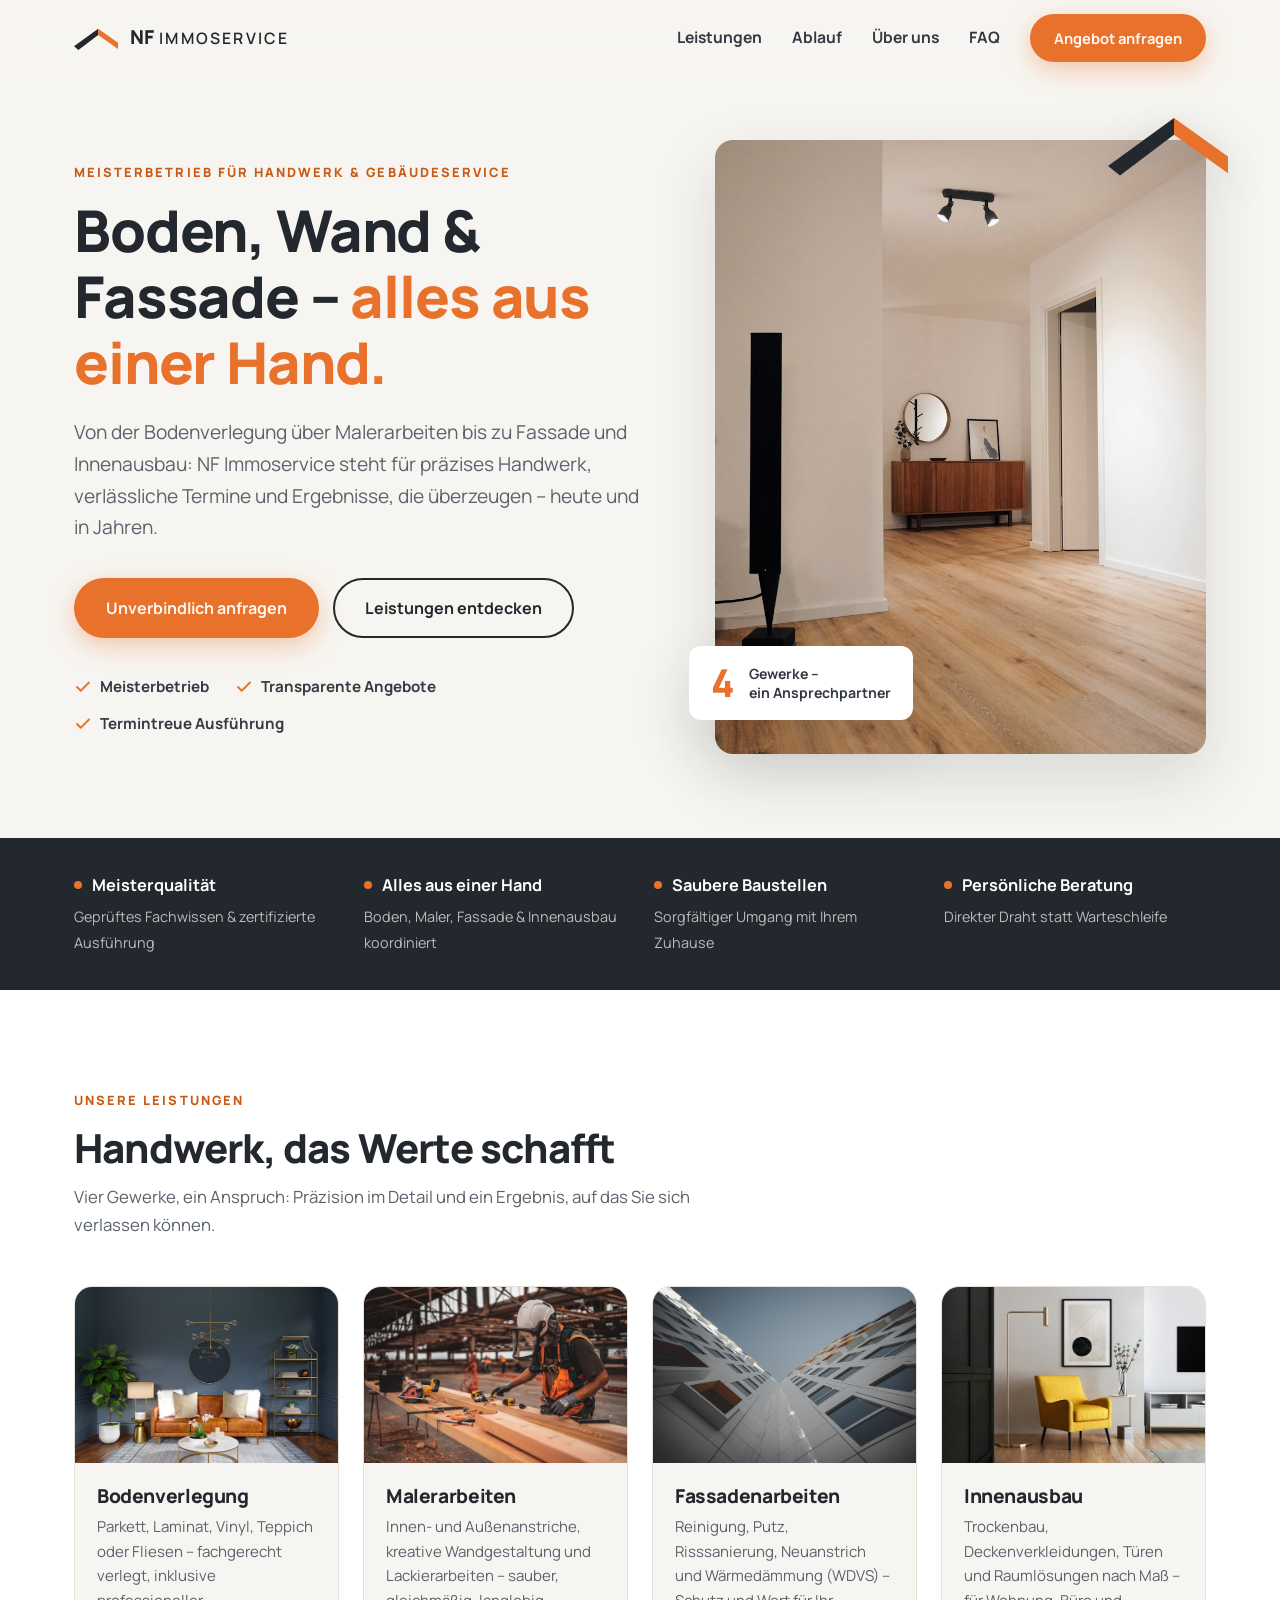
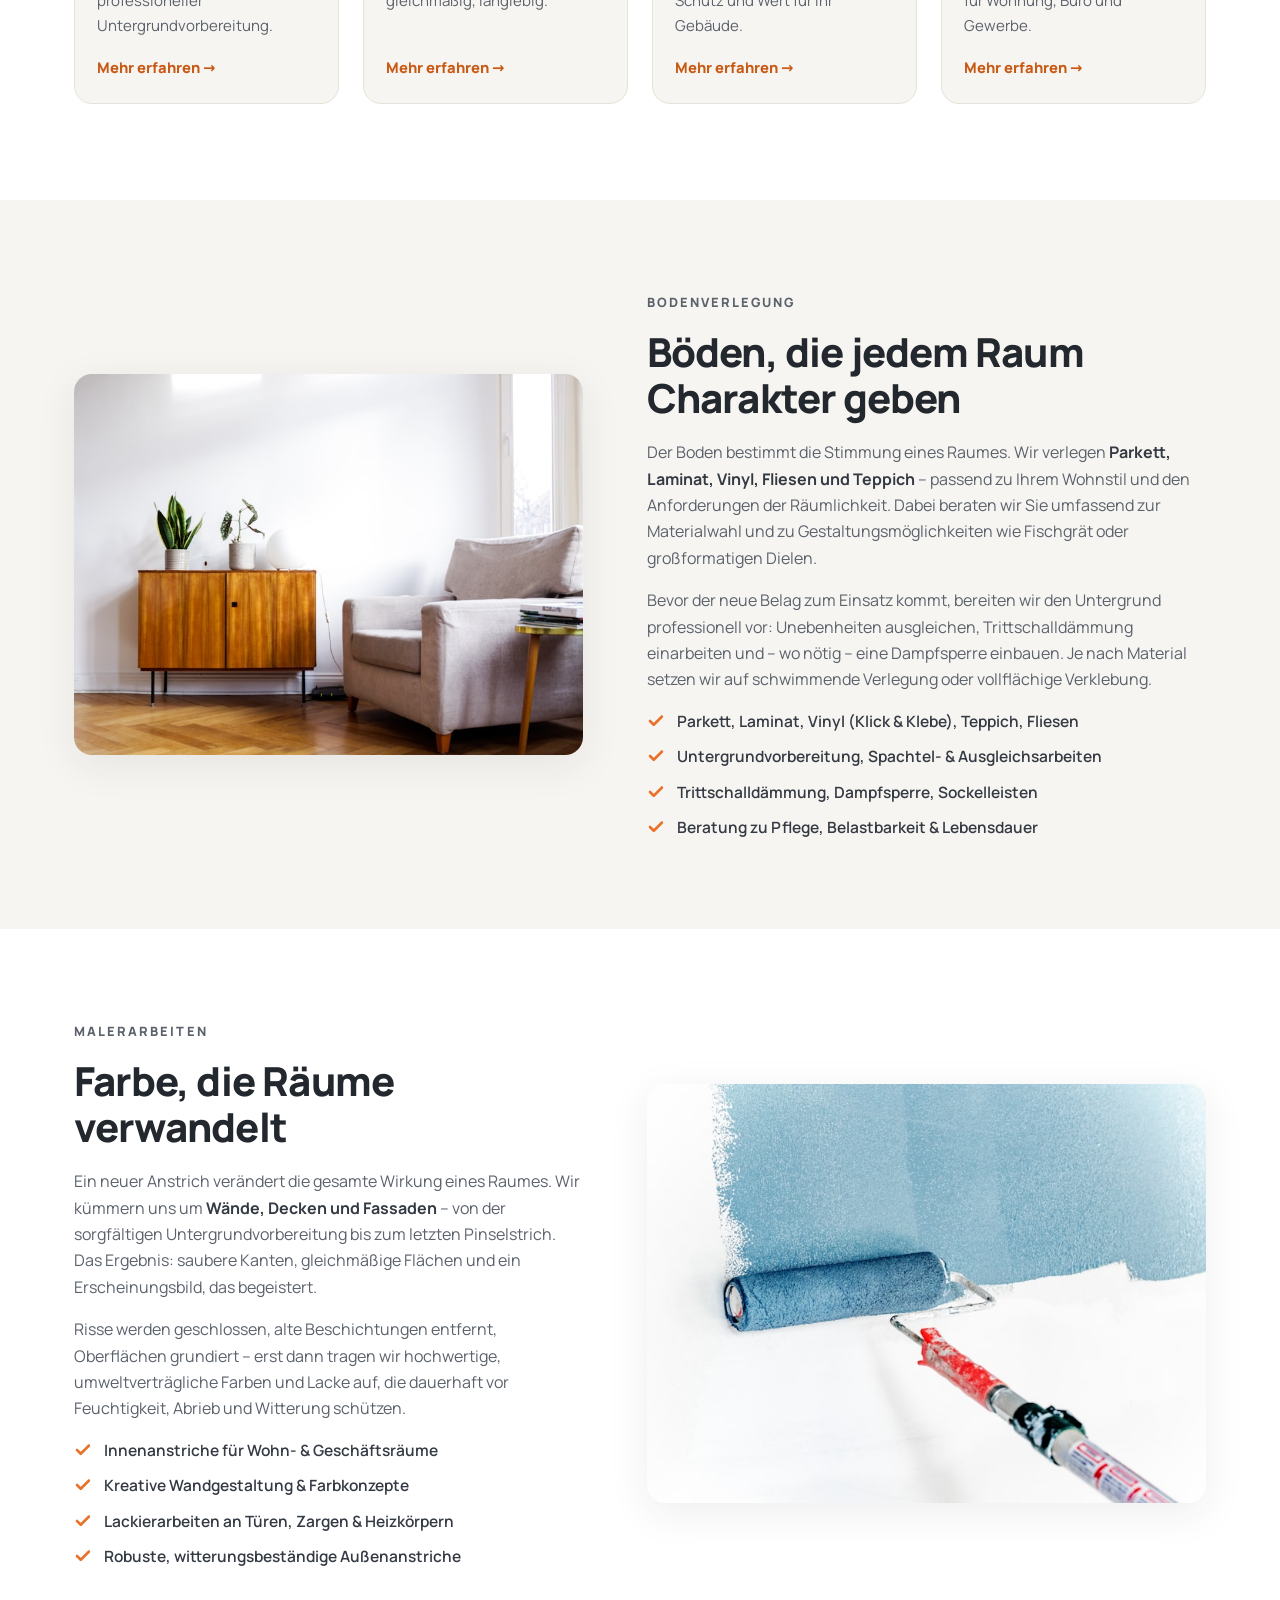
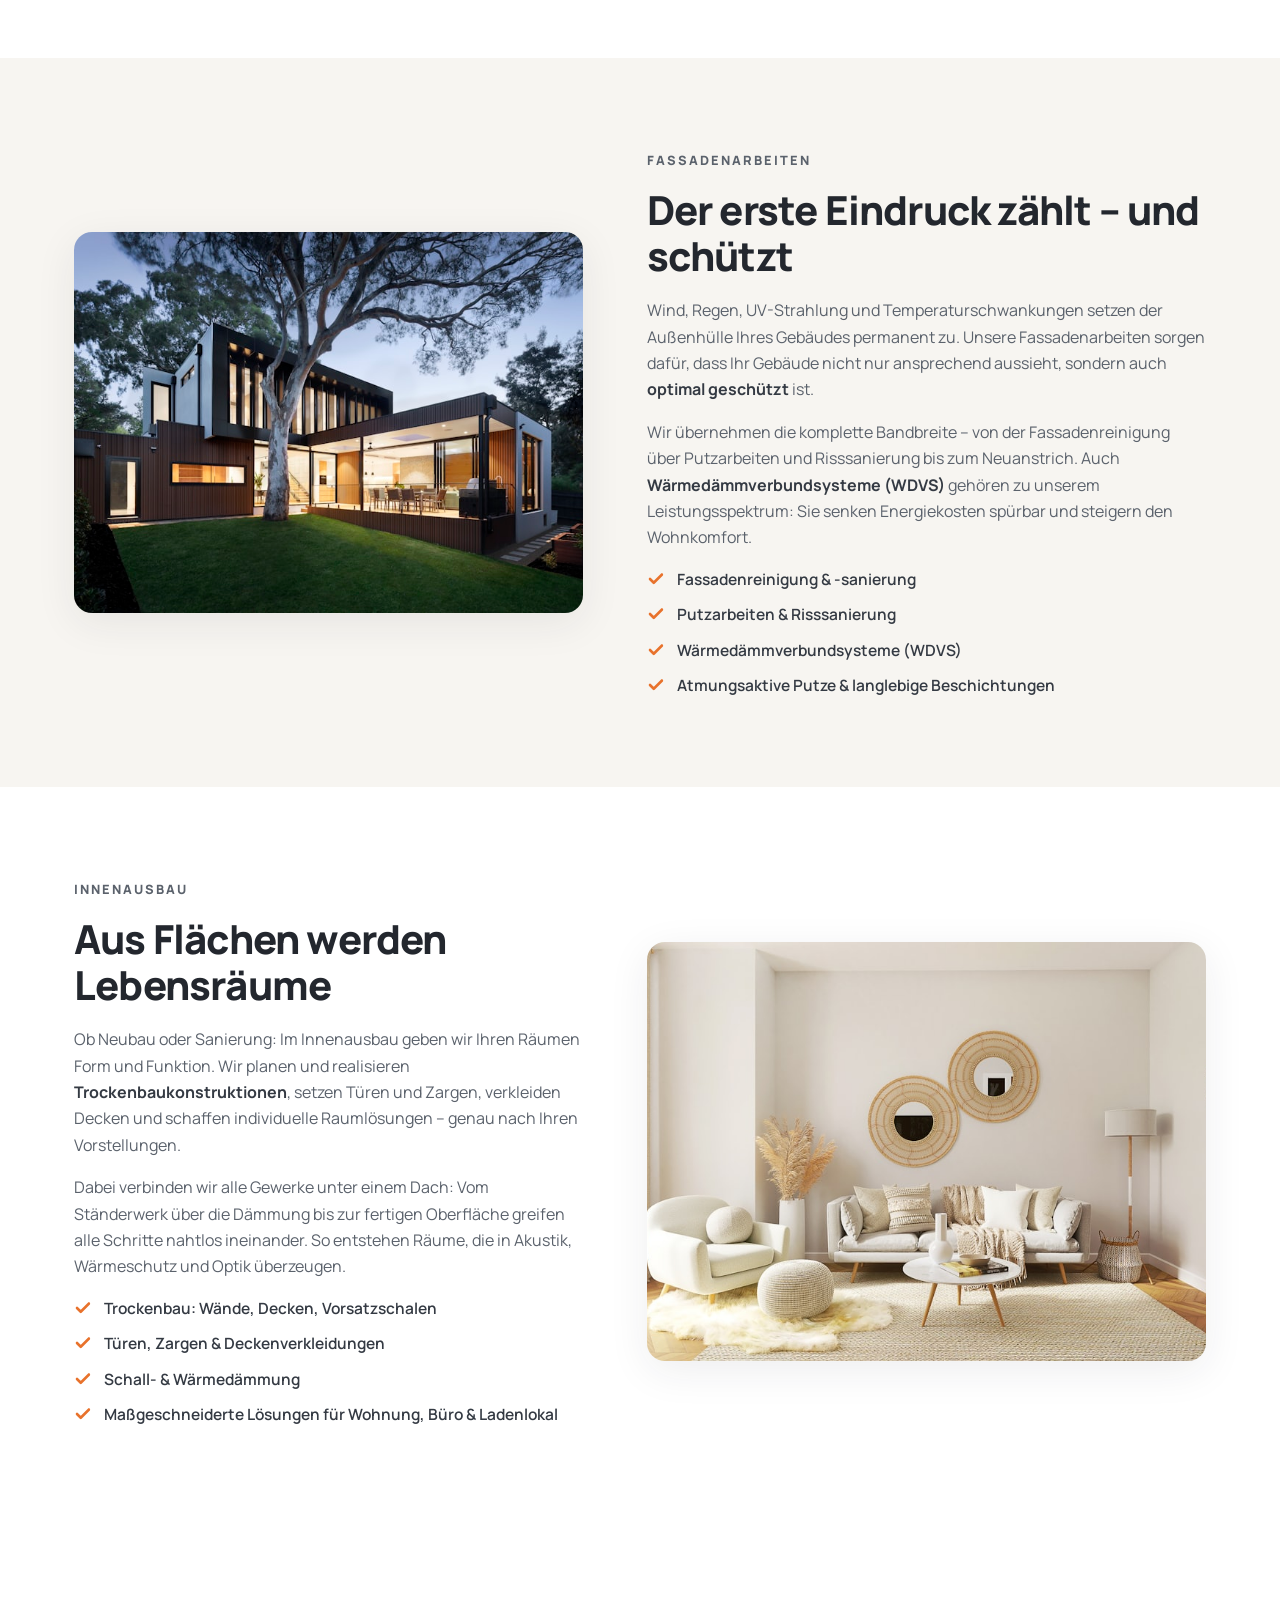
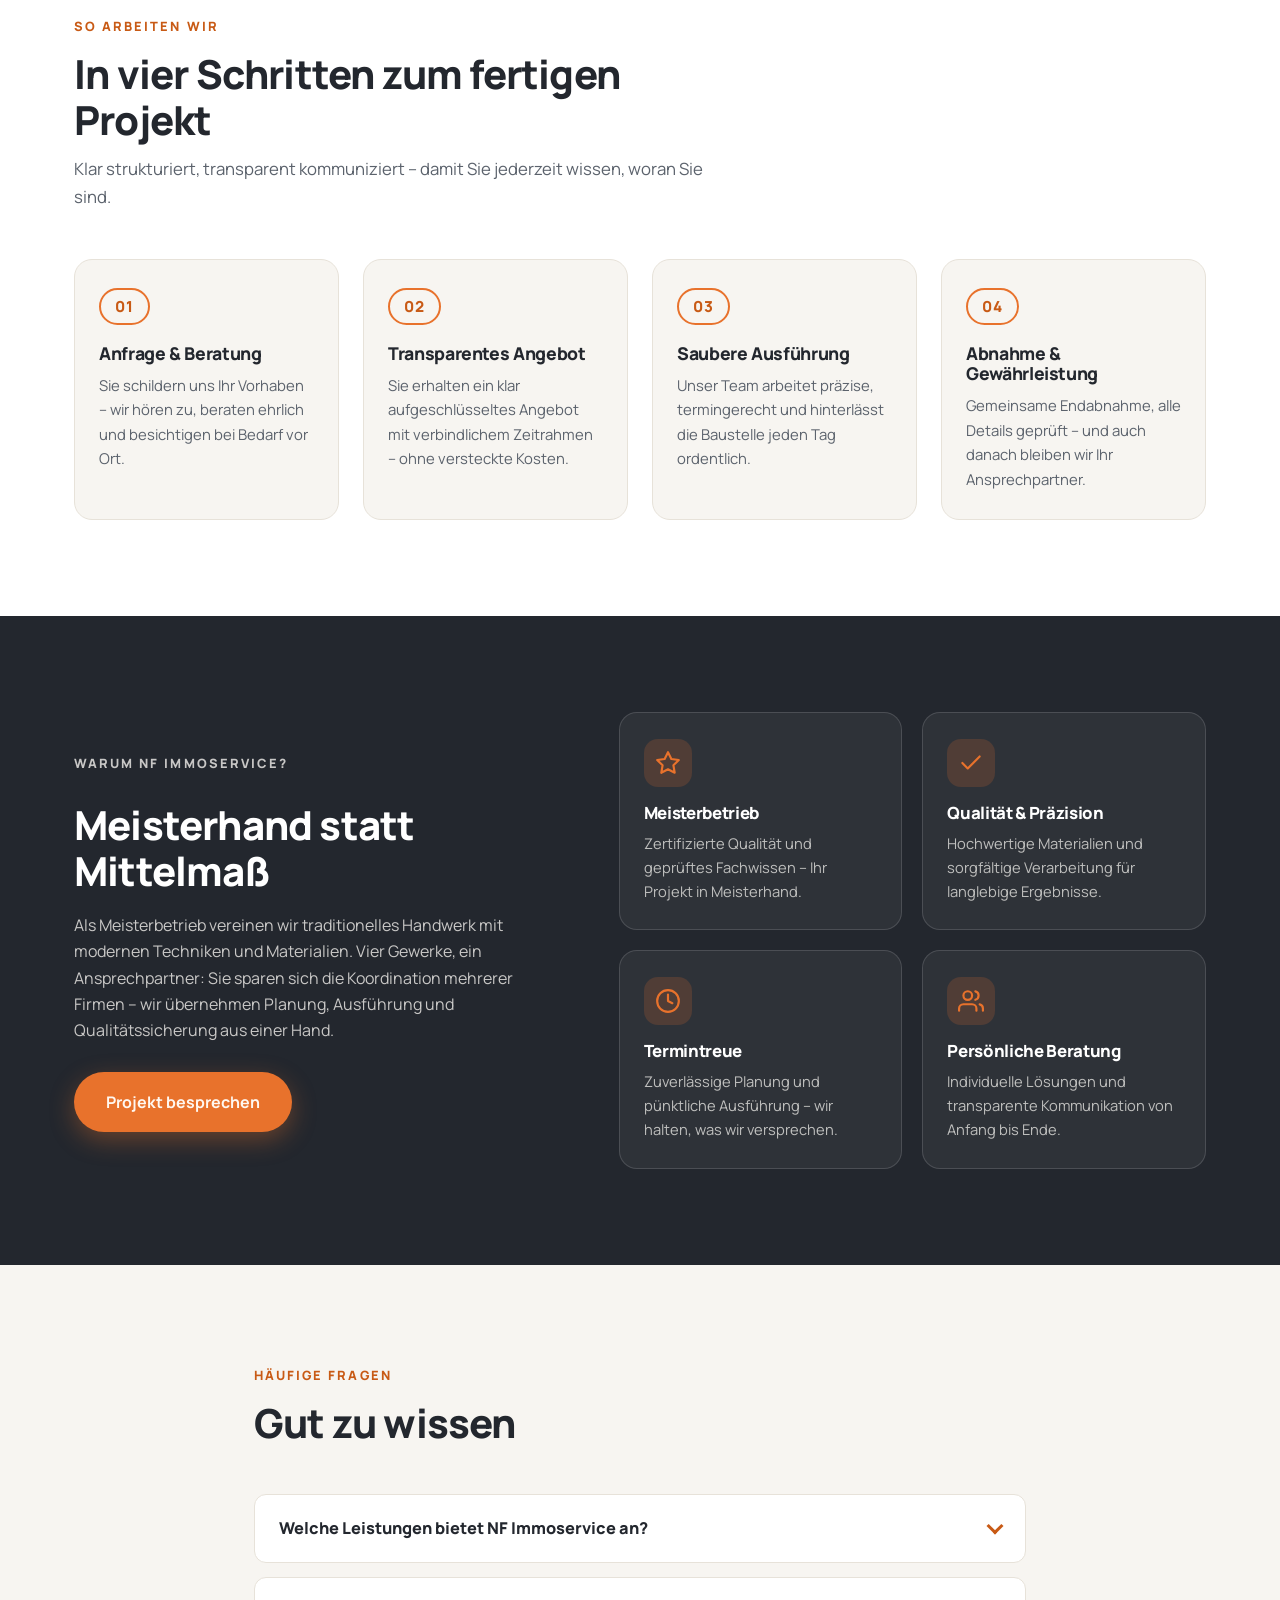
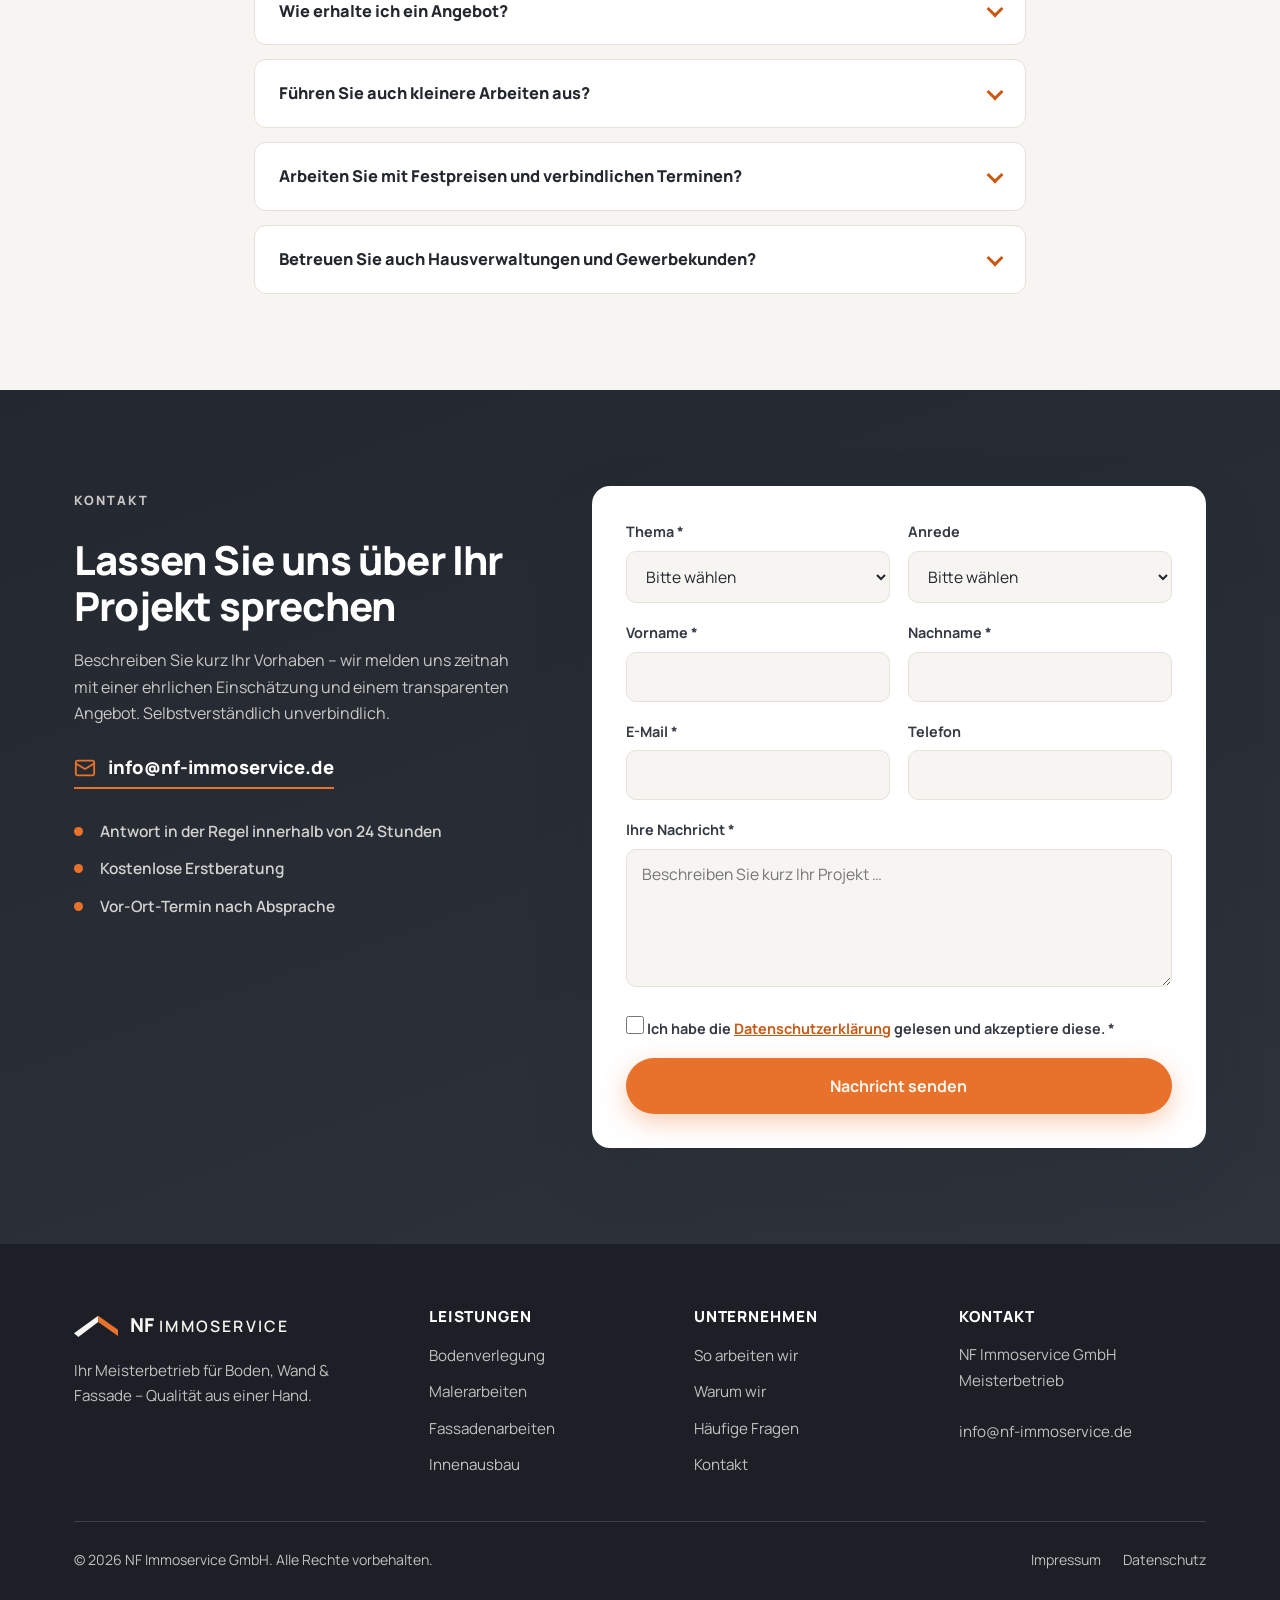
==== commit 721bdfff: "Komplett neuer Webauftritt: modernes Design, SEO-Optimierung, lokale Assets - Neues Design auf Basis" ====
--- a/index.html
+++ b/index.html
@@ -3,352 +3,555 @@
 <head>
     <meta charset="UTF-8">
     <meta name="viewport" content="width=device-width, initial-scale=1.0">
-    <title>NF Immoservice GmbH – Meisterbetrieb</title>
+
+    <!-- Primary SEO -->
+    <title>NF Immoservice GmbH – Meisterbetrieb für Bodenverlegung, Malerarbeiten, Fassade &amp; Innenausbau</title>
+    <meta name="description" content="NF Immoservice GmbH – Ihr Meisterbetrieb für Bodenverlegung, Malerarbeiten, Fassadenarbeiten und Innenausbau. Qualität, Termintreue und persönliche Beratung aus einer Hand. Jetzt unverbindlich anfragen.">
+    <meta name="keywords" content="Bodenverlegung, Malerarbeiten, Fassadenarbeiten, Innenausbau, Meisterbetrieb, Handwerker, Parkett, Vinyl, Laminat, Trockenbau, WDVS, NF Immoservice">
+    <meta name="author" content="NF Immoservice GmbH">
+    <meta name="robots" content="index, follow, max-image-preview:large">
+    <link rel="canonical" href="https://www.nf-immoservice.de/">
+
+    <!-- Open Graph / Social -->
+    <meta property="og:type" content="website">
+    <meta property="og:locale" content="de_DE">
+    <meta property="og:site_name" content="NF Immoservice GmbH">
+    <meta property="og:title" content="NF Immoservice GmbH – Meisterbetrieb für Boden, Wand &amp; Fassade">
+    <meta property="og:description" content="Bodenverlegung, Malerarbeiten, Fassadenarbeiten und Innenausbau in Meisterqualität – zuverlässig, termintreu und aus einer Hand.">
+    <meta property="og:url" content="https://www.nf-immoservice.de/">
+    <meta property="og:image" content="https://www.nf-immoservice.de/og-image.png">
+    <meta property="og:image:width" content="1200">
+    <meta property="og:image:height" content="630">
+    <meta name="twitter:card" content="summary_large_image">
+    <meta name="twitter:title" content="NF Immoservice GmbH – Meisterbetrieb für Boden, Wand &amp; Fassade">
+    <meta name="twitter:description" content="Bodenverlegung, Malerarbeiten, Fassadenarbeiten und Innenausbau in Meisterqualität.">
+    <meta name="twitter:image" content="https://www.nf-immoservice.de/og-image.png">
+
+    <!-- Icons & Theme -->
+    <link rel="icon" type="image/svg+xml" href="favicon.svg">
+    <link rel="apple-touch-icon" href="apple-touch-icon.png">
+    <meta name="theme-color" content="#23272E">
+
+    <!-- Selbstgehostete Schrift & Styles -->
+    <link rel="preload" href="fonts/manrope-latin.woff2" as="font" type="font/woff2" crossorigin>
     <link rel="stylesheet" href="styles.css">
-    <link rel="preconnect" href="https://fonts.googleapis.com">
-    <link rel="preconnect" href="https://fonts.gstatic.com" crossorigin>
-    <link href="https://fonts.googleapis.com/css2?family=Inter:wght@400;500;600;700;800&family=Plus+Jakarta+Sans:wght@400;500;600;700;800&display=swap" rel="stylesheet">
+
+    <!-- Structured Data: LocalBusiness -->
+    <script type="application/ld+json">
+    {
+      "@context": "https://schema.org",
+      "@type": "HomeAndConstructionBusiness",
+      "@id": "https://www.nf-immoservice.de/#business",
+      "name": "NF Immoservice GmbH",
+      "alternateName": "NF Immoservice",
+      "description": "Meisterbetrieb für Bodenverlegung, Malerarbeiten, Fassadenarbeiten und Innenausbau.",
+      "url": "https://www.nf-immoservice.de/",
+      "email": "info@nf-immoservice.de",
+      "logo": "https://www.nf-immoservice.de/logo.svg",
+      "image": "https://www.nf-immoservice.de/og-image.png",
+      "priceRange": "$$",
+      "knowsLanguage": "de",
+      "makesOffer": [
+        { "@type": "Offer", "itemOffered": { "@type": "Service", "name": "Bodenverlegung", "description": "Fachgerechte Verlegung von Parkett, Laminat, Vinyl, Teppich und Fliesen inklusive Untergrundvorbereitung." } },
+        { "@type": "Offer", "itemOffered": { "@type": "Service", "name": "Malerarbeiten", "description": "Innen- und Außenanstriche, kreative Wandgestaltung und Lackierarbeiten mit hochwertigen Materialien." } },
+        { "@type": "Offer", "itemOffered": { "@type": "Service", "name": "Fassadenarbeiten", "description": "Fassadenreinigung, Putzarbeiten, Risssanierung, Neuanstrich und Wärmedämmverbundsysteme (WDVS)." } },
+        { "@type": "Offer", "itemOffered": { "@type": "Service", "name": "Innenausbau", "description": "Trockenbau, Deckenverkleidung, Türen und individuelle Raumlösungen für Wohnung, Büro und Gewerbe." } }
+      ]
+    }
+    </script>
+
+    <!-- Structured Data: FAQ -->
+    <script type="application/ld+json">
+    {
+      "@context": "https://schema.org",
+      "@type": "FAQPage",
+      "mainEntity": [
+        {
+          "@type": "Question",
+          "name": "Welche Leistungen bietet NF Immoservice an?",
+          "acceptedAnswer": { "@type": "Answer", "text": "Wir sind Ihr Meisterbetrieb für Bodenverlegung (Parkett, Laminat, Vinyl, Teppich, Fliesen), Malerarbeiten innen und außen, Fassadenarbeiten inklusive Wärmedämmung sowie kompletten Innenausbau." }
+        },
+        {
+          "@type": "Question",
+          "name": "Wie erhalte ich ein Angebot?",
+          "acceptedAnswer": { "@type": "Answer", "text": "Senden Sie uns einfach über das Kontaktformular oder per E-Mail an info@nf-immoservice.de eine kurze Beschreibung Ihres Projekts. Wir melden uns zeitnah, besprechen die Details und erstellen Ihnen ein transparentes, unverbindliches Angebot." }
+        },
+        {
+          "@type": "Question",
+          "name": "Führen Sie auch kleinere Arbeiten aus?",
+          "acceptedAnswer": { "@type": "Answer", "text": "Ja. Ob einzelner Raum, komplette Wohnung oder Gewerbeobjekt – wir übernehmen Projekte jeder Größenordnung mit derselben Sorgfalt und Meisterqualität." }
+        },
+        {
+          "@type": "Question",
+          "name": "Arbeiten Sie mit Festpreisen und verbindlichen Terminen?",
+          "acceptedAnswer": { "@type": "Answer", "text": "Wir kalkulieren transparent und nennen Ihnen vorab einen verbindlichen Zeitrahmen. Termintreue und eine saubere, planbare Ausführung gehören zu unseren wichtigsten Grundsätzen." }
+        },
+        {
+          "@type": "Question",
+          "name": "Betreuen Sie auch Hausverwaltungen und Gewerbekunden?",
+          "acceptedAnswer": { "@type": "Answer", "text": "Ja. Neben privaten Auftraggebern unterstützen wir Hausverwaltungen, Eigentümergemeinschaften und Gewerbekunden – von der Wohnungssanierung bei Mieterwechsel bis zur laufenden Instandhaltung." }
+        }
+      ]
+    }
+    </script>
 </head>
 <body>
 
+    <a class="skip-link" href="#main">Zum Inhalt springen</a>
+
     <!-- Header -->
-    <header class="header">
+    <header class="header" id="top">
         <div class="header-inner">
-            <a href="#" class="logo">
-                <svg class="logo-icon" width="42" height="42" viewBox="0 0 42 42" fill="none">
-                    <circle cx="21" cy="21" r="19" stroke="currentColor" stroke-width="2" fill="none"/>
-                    <path d="M13 23L21 15L29 23V29H13V23Z" stroke="currentColor" stroke-width="2" fill="none"/>
-                    <rect x="18" y="24" width="6" height="5" stroke="currentColor" stroke-width="1.5" fill="none"/>
+            <a href="#top" class="brand" aria-label="NF Immoservice – zur Startseite">
+                <svg class="brand-mark" width="44" height="34" viewBox="0 0 100 62" aria-hidden="true" focusable="false">
+                    <polygon points="0,50 55,10 55,24 10,58" fill="var(--ink, #23272E)"/>
+                    <polygon points="55,10 100,42 100,56 55,24" fill="#E8722C"/>
                 </svg>
-                <span>NF Immoservice</span>
+                <span class="brand-text">NF <em>Immoservice</em></span>
             </a>
-            <nav class="nav-desktop">
-                <a href="#leistungen">Unsere Leistungen</a>
-                <a href="#projekte">Projekte / Fotos</a>
-                <a href="#kontakt">Kontakt</a>
+            <nav class="nav-desktop" aria-label="Hauptnavigation">
+                <a href="#leistungen">Leistungen</a>
+                <a href="#ablauf">Ablauf</a>
+                <a href="#warum-wir">Über uns</a>
+                <a href="#faq">FAQ</a>
+                <a href="#kontakt" class="btn btn-primary btn-sm">Angebot anfragen</a>
             </nav>
-            <button class="menu-btn" id="menuBtn" aria-label="Menu öffnen">
-                <span>Menü</span>
-                <div class="hamburger">
-                    <span></span>
-                    <span></span>
-                    <span></span>
-                </div>
+            <button class="menu-btn" id="menuBtn" aria-label="Menü öffnen" aria-expanded="false" aria-controls="mobileMenu">
+                <span class="hamburger" aria-hidden="true"><span></span><span></span><span></span></span>
             </button>
         </div>
     </header>
 
-    <!-- Mobile Menu Overlay -->
+    <!-- Mobile Menu -->
     <div class="mobile-menu" id="mobileMenu">
-        <nav class="mobile-nav">
-            <a href="#leistungen">Unsere Leistungen</a>
+        <nav class="mobile-nav" aria-label="Mobile Navigation">
+            <a href="#leistungen">Leistungen</a>
             <a href="#bodenverlegung">Bodenverlegung</a>
             <a href="#malerarbeiten">Malerarbeiten</a>
             <a href="#fassadenarbeiten">Fassadenarbeiten</a>
             <a href="#innenausbau">Innenausbau</a>
-            <a href="#projekte">Projekte / Fotos</a>
-            <a href="#kontakt">Kontakt</a>
+            <a href="#ablauf">Ablauf</a>
+            <a href="#warum-wir">Über uns</a>
+            <a href="#faq">FAQ</a>
+            <a href="#kontakt" class="mobile-cta">Angebot anfragen</a>
         </nav>
     </div>
 
-    <!-- Hero Section -->
-    <section class="hero">
-        <div class="hero-image-wrapper">
-            <img src="https://images.unsplash.com/photo-1504307651254-35680f356dfd?w=1600&q=80" alt="Professionelle Handwerksarbeit" class="hero-image">
-            <svg class="hero-arc" viewBox="0 0 1400 700" preserveAspectRatio="none">
-                <ellipse cx="350" cy="350" rx="480" ry="480" fill="none" stroke="rgba(255,255,255,0.35)" stroke-width="1.5"/>
-            </svg>
-            <div class="hero-bottom-curve"></div>
-        </div>
-        <div class="hero-content">
-            <div class="hero-text">
-                <h1>Ihr Meisterbetrieb für Boden, Wand &amp; Fassade – willkommen bei NF Immoservice</h1>
-            </div>
-            <div class="hero-sub">
-                <p>Professionelle Handwerksleistungen aus einer Hand – Bodenverlegung, Malerarbeiten, Fassadenarbeiten und Innenausbau in höchster Qualität.</p>
-            </div>
-        </div>
-    </section>
-
-    <!-- Intro Section -->
-    <section class="intro">
-        <div class="container">
-            <p class="intro-text">
-                Als zertifizierter Meisterbetrieb vereinen wir traditionelles Handwerk mit modernen Techniken.
-                Von der fachgerechten Bodenverlegung über professionelle Malerarbeiten bis hin zu
-                anspruchsvollen Fassadenarbeiten und Innenausbau – bei uns ist Ihr Projekt in den besten Händen.
-            </p>
-        </div>
-    </section>
-
-    <!-- Services Overview Cards -->
-    <section class="services" id="leistungen">
-        <div class="container">
-            <div class="services-grid">
-                <a href="#bodenverlegung" class="service-card">
-                    <div class="service-image">
-                        <img src="https://images.unsplash.com/photo-1615971677499-5467cbab01c0?w=430&q=80" alt="Bodenverlegung">
-                    </div>
-                    <h3>Bodenverlegung</h3>
-                    <p>Parkett, Laminat, Vinyl, Teppich oder Fliesen – fachgerechte Verlegung für Wohnkomfort und harmonisches Raumgefühl.</p>
-                    <span class="link-arrow">Mehr erfahren &rarr;</span>
-                </a>
-                <a href="#malerarbeiten" class="service-card">
-                    <div class="service-image">
-                        <img src="https://images.unsplash.com/photo-1589939705384-5185137a7f0f?w=430&q=80" alt="Malerarbeiten">
-                    </div>
-                    <h3>Malerarbeiten</h3>
-                    <p>Frischer Anstrich für ein neues Lebensgefühl – innen und außen mit hochwertigen Materialien und Techniken.</p>
-                    <span class="link-arrow">Mehr erfahren &rarr;</span>
-                </a>
-                <a href="#fassadenarbeiten" class="service-card">
-                    <div class="service-image">
-                        <img src="https://images.unsplash.com/photo-1541123603104-512919d6a96c?w=430&q=80" alt="Fassadenarbeiten">
-                    </div>
-                    <h3>Fassadenarbeiten</h3>
-                    <p>Schutz und Schönheit für Ihr Gebäude – von der Reinigung über die Sanierung bis zur Wärmedämmung.</p>
-                    <span class="link-arrow">Mehr erfahren &rarr;</span>
-                </a>
-                <a href="#innenausbau" class="service-card">
-                    <div class="service-image">
-                        <img src="https://images.unsplash.com/photo-1586023492125-27b2c045efd7?w=430&q=80" alt="Innenausbau">
-                    </div>
-                    <h3>Innenausbau</h3>
-                    <p>Räume nach Maß gestalten – Trockenbau, individuelle Gestaltungselemente und professionelle Umsetzung.</p>
-                    <span class="link-arrow">Mehr erfahren &rarr;</span>
-                </a>
-            </div>
-        </div>
-    </section>
-
-    <!-- Bodenverlegung Detail -->
-    <section class="detail-section" id="bodenverlegung">
-        <div class="container">
-            <h2 class="section-title">Bodenverlegung</h2>
-            <div class="detail-grid">
-                <div class="detail-image">
-                    <img src="https://images.unsplash.com/photo-1615971677499-5467cbab01c0?w=700&q=80" alt="Bodenverlegung">
-                </div>
-                <div class="detail-content">
-                    <h3>Bodenverlegung – damit jeder Raum Charakter bekommt</h3>
-                    <p>Der Boden bestimmt die Stimmung eines Raumes. Wir verlegen Parkett, Laminat, Vinyl, Fliesen und Teppich – passend zu Ihrem Wohnstil und den Anforderungen der jeweiligen Räumlichkeit. Dabei beraten wir Sie umfassend zur Materialwahl und den verschiedenen Gestaltungsmöglichkeiten.</p>
-                    <p>Bevor der neue Belag zum Einsatz kommt, bereiten wir den Untergrund professionell vor. Dazu gehört das Ausgleichen von Unebenheiten, das Einarbeiten von Trittschalldämmungen und – wo nötig – der Einbau einer Dampfsperre. Je nach Material setzen wir auf schwimmende Verlegung, Verklebung oder spezielle Muster wie Fischgrät.</p>
-                    <p>Neben der Optik achten wir auf praktische Eigenschaften: Belastbarkeit im Alltag, einfache Pflege und eine lange Lebensdauer. Aktuelle Bodenbeläge überzeugen durch eine enorme Vielfalt an Oberflächen, Farbtönen und Strukturen – für jeden Geschmack ist etwas dabei.</p>
-                    <p>Unser Anspruch: Ein Ergebnis, das nicht nur gut aussieht, sondern auch nach Jahren noch überzeugt. Präzise Arbeit und erstklassige Materialien bilden dafür die Grundlage.</p>
-                </div>
-            </div>
-        </div>
-    </section>
-
-    <!-- Malerarbeiten Detail -->
-    <section class="detail-section detail-alt" id="malerarbeiten">
-        <div class="container">
-            <h2 class="section-title">Malerarbeiten</h2>
-            <div class="detail-grid detail-grid-reverse">
-                <div class="detail-image">
-                    <img src="https://images.unsplash.com/photo-1589939705384-5185137a7f0f?w=700&q=80" alt="Malerarbeiten">
-                </div>
-                <div class="detail-content">
-                    <h3>Malerarbeiten – Farbe, die Räume verwandelt</h3>
-                    <p>Ein neuer Anstrich verändert die gesamte Wirkung eines Raumes. Wir kümmern uns um Wände, Decken und Fassaden – von der sorgfältigen Untergrundvorbereitung bis zum letzten Pinselstrich. Das Ergebnis: saubere Kanten, gleichmäßige Flächen und ein Erscheinungsbild, das begeistert.</p>
-                    <p>Unsere Arbeit beginnt mit der richtigen Vorbereitung: Risse werden geschlossen, alte Beschichtungen entfernt und Oberflächen grundiert. Erst dann tragen wir hochwertige Farben und Lacke auf, die sowohl optisch als auch funktional überzeugen.</p>
-                    <p>Ob kreative Wandgestaltung in Wohnräumen, dezente Farbkonzepte für Geschäftsräume oder robuste Außenanstriche – wir stimmen Technik und Material individuell auf Ihr Projekt ab. Dabei setzen wir auf langlebige, umweltverträgliche Produkte, die Oberflächen dauerhaft vor Feuchtigkeit, Abrieb und Witterung schützen.</p>
-                    <p>Unser Team arbeitet sauber, termingerecht und mit einem geschulten Blick für Details – damit das Ergebnis so wird, wie Sie es sich vorstellen.</p>
-                </div>
-            </div>
-        </div>
-    </section>
-
-    <!-- Fassadenarbeiten Detail -->
-    <section class="detail-section" id="fassadenarbeiten">
-        <div class="container">
-            <h2 class="section-title">Fassadenarbeiten</h2>
-            <div class="detail-grid">
-                <div class="detail-image">
-                    <img src="https://images.unsplash.com/photo-1541123603104-512919d6a96c?w=700&q=80" alt="Fassadenarbeiten">
-                </div>
-                <div class="detail-content">
-                    <h3>Fassadenarbeiten – der erste Eindruck zählt</h3>
-                    <p>Die Außenhülle Ihres Gebäudes muss einiges aushalten: Wind, Regen, UV-Strahlung und Temperaturschwankungen setzen ihr permanent zu. Unsere Fassadenarbeiten sorgen dafür, dass Ihr Gebäude nicht nur ansprechend aussieht, sondern auch optimal geschützt ist.</p>
-                    <p>Wir übernehmen die komplette Bandbreite – von der Fassadenreinigung über Putzarbeiten und Risssanierung bis hin zum Neuanstrich. Auch die Montage von Wärmedämmverbundsystemen (WDVS) gehört zu unserem Leistungsspektrum, um Energiekosten spürbar zu senken und den Wohnkomfort zu steigern.</p>
-                    <p>Bei der Materialauswahl legen wir Wert auf Langlebigkeit und Umweltverträglichkeit. Moderne, atmungsaktive Putze und Beschichtungen regulieren die Feuchtigkeit und beugen Bauschäden wirksam vor. Farben und Strukturen stimmen wir auf die Architektur und Ihre persönlichen Wünsche ab.</p>
-                    <p>Eine gut gepflegte Fassade steigert den Wert Ihrer Immobilie, verbessert die Energiebilanz und hinterlässt einen bleibenden Eindruck – bei Bewohnern und Besuchern gleichermaßen.</p>
-                </div>
-            </div>
-        </div>
-    </section>
-
-    <!-- Innenausbau Detail -->
-    <section class="detail-section detail-alt" id="innenausbau">
-        <div class="container">
-            <h2 class="section-title">Innenausbau</h2>
-            <div class="detail-grid detail-grid-reverse">
-                <div class="detail-image">
-                    <img src="https://images.unsplash.com/photo-1586023492125-27b2c045efd7?w=700&q=80" alt="Innenausbau">
-                </div>
-                <div class="detail-content">
-                    <h3>Innenausbau – aus Flächen werden Lebensräume</h3>
-                    <p>Ob Neubau oder Sanierung: Im Innenausbau geben wir Ihren Räumen Form und Funktion. Wir planen und realisieren Trockenbaukonstruktionen, setzen Türen und Zargen, verkleiden Decken und schaffen individuelle Raumlösungen – genau nach Ihren Vorstellungen.</p>
-                    <p>Dabei verbinden wir verschiedene Gewerke unter einem Dach: Vom Ständerwerk über die Dämmung bis zur fertigen Oberfläche arbeiten alle Schritte nahtlos zusammen. So entstehen Räume, die in Sachen Akustik, Wärmeschutz und Optik überzeugen.</p>
-                    <p>Wir denken Innenausbau ganzheitlich – Raumaufteilung, Lichtführung und Materialwahl greifen ineinander. Ob Wohnung, Büro oder Ladenlokal: Jedes Projekt bekommt eine maßgeschneiderte Lösung, die sowohl praktisch als auch gestalterisch stimmt.</p>
-                    <p>Am Ende stehen Räume, die sich gut anfühlen, effizient nutzbar sind und in jedem Detail durchdacht wirken.</p>
-                </div>
-            </div>
-        </div>
-    </section>
-
-    <!-- Projects / Photos Section -->
-    <section class="projects" id="projekte">
-        <div class="projects-inner">
-            <div class="projects-image">
-                <img src="https://images.unsplash.com/photo-1503387762-592deb58ef4e?w=1440&q=80" alt="Unsere Projekte">
-                <svg class="projects-arc" viewBox="0 0 1440 600" preserveAspectRatio="none">
-                    <ellipse cx="1100" cy="300" rx="400" ry="400" fill="none" stroke="rgba(255,255,255,0.35)" stroke-width="1.5"/>
-                </svg>
-            </div>
-            <div class="projects-content">
-                <h2>Unsere Projekte</h2>
-                <p>Überzeugen Sie sich selbst von der Qualität unserer Arbeit. In unserer Projektgalerie finden Sie ausgewählte Referenzen aus den Bereichen Bodenverlegung, Malerarbeiten, Fassadenarbeiten und Innenausbau.</p>
-                <a href="#" class="btn btn-outline">Projekte ansehen</a>
-            </div>
-        </div>
-    </section>
-
-    <!-- Why Us Section -->
-    <section class="why-us">
-        <div class="container">
-            <h2>Warum NF Immoservice?</h2>
-            <div class="why-grid">
-                <div class="why-card">
-                    <div class="why-icon">
-                        <svg width="32" height="32" viewBox="0 0 24 24" fill="none" stroke="#c8ff00" stroke-width="2" stroke-linecap="round" stroke-linejoin="round">
-                            <path d="M12 2L15.09 8.26L22 9.27L17 14.14L18.18 21.02L12 17.77L5.82 21.02L7 14.14L2 9.27L8.91 8.26L12 2Z"/>
-                        </svg>
-                    </div>
-                    <h3>Meisterbetrieb</h3>
-                    <p>Zertifizierte Qualität und geprüftes Fachwissen – Ihr Projekt in Meisterhand.</p>
-                </div>
-                <div class="why-card">
-                    <div class="why-icon">
-                        <svg width="32" height="32" viewBox="0 0 24 24" fill="none" stroke="#c8ff00" stroke-width="2" stroke-linecap="round" stroke-linejoin="round">
-                            <polyline points="20 6 9 17 4 12"/>
-                        </svg>
-                    </div>
-                    <h3>Qualität &amp; Präzision</h3>
-                    <p>Hochwertige Materialien und sorgfältige Verarbeitung für langlebige Ergebnisse.</p>
-                </div>
-                <div class="why-card">
-                    <div class="why-icon">
-                        <svg width="32" height="32" viewBox="0 0 24 24" fill="none" stroke="#c8ff00" stroke-width="2" stroke-linecap="round" stroke-linejoin="round">
-                            <circle cx="12" cy="12" r="10"/><polyline points="12 6 12 12 16 14"/>
-                        </svg>
-                    </div>
-                    <h3>Termintreue</h3>
-                    <p>Zuverlässige Planung und pünktliche Ausführung – wir halten, was wir versprechen.</p>
-                </div>
-                <div class="why-card">
-                    <div class="why-icon">
-                        <svg width="32" height="32" viewBox="0 0 24 24" fill="none" stroke="#c8ff00" stroke-width="2" stroke-linecap="round" stroke-linejoin="round">
-                            <path d="M17 21v-2a4 4 0 00-4-4H5a4 4 0 00-4 4v2"/><circle cx="9" cy="7" r="4"/><path d="M23 21v-2a4 4 0 00-3-3.87"/><path d="M16 3.13a4 4 0 010 7.75"/>
-                        </svg>
-                    </div>
-                    <h3>Persönliche Beratung</h3>
-                    <p>Individuelle Lösungen und transparente Kommunikation von Anfang bis Ende.</p>
-                </div>
-            </div>
-        </div>
-    </section>
-
-    <!-- Contact Section -->
-    <section class="contact" id="kontakt">
-        <div class="contact-bg">
-            <img src="https://images.unsplash.com/photo-1497366216548-37526070297c?w=1920&q=80" alt="Kontakt Hintergrund">
-            <svg class="contact-arc" viewBox="0 0 1920 800" preserveAspectRatio="none">
-                <ellipse cx="960" cy="400" rx="500" ry="500" fill="none" stroke="rgba(255,255,255,0.25)" stroke-width="1.5"/>
-            </svg>
-            <div class="contact-overlay"></div>
-        </div>
-        <div class="container contact-inner">
-            <div class="contact-info">
-                <h2>Kontaktieren Sie uns</h2>
-                <p class="contact-phone">
-                    <svg width="24" height="24" viewBox="0 0 24 24" fill="none" stroke="currentColor" stroke-width="2"><path d="M22 16.92v3a2 2 0 01-2.18 2 19.79 19.79 0 01-8.63-3.07 19.5 19.5 0 01-6-6 19.79 19.79 0 01-3.07-8.67A2 2 0 014.11 2h3a2 2 0 012 1.72c.127.96.361 1.903.7 2.81a2 2 0 01-.45 2.11L8.09 9.91a16 16 0 006 6l1.27-1.27a2 2 0 012.11-.45c.907.339 1.85.573 2.81.7A2 2 0 0122 16.92z"/></svg>
-                    info@nf-immoservice.de
-                </p>
-                <p>Wir freuen uns auf Ihre Nachricht und beraten Sie gerne zu allen Fragen rund um Ihre Handwerksprojekte.</p>
-            </div>
-            <form class="contact-form" id="contactForm">
-                <div class="form-group">
-                    <label for="topic">Thema *</label>
-                    <select id="topic" required>
-                        <option value="">Bitte wählen</option>
-                        <option value="boden">Bodenverlegung</option>
-                        <option value="maler">Malerarbeiten</option>
-                        <option value="fassade">Fassadenarbeiten</option>
-                        <option value="innenausbau">Innenausbau</option>
-                        <option value="sonstiges">Sonstiges</option>
-                    </select>
-                </div>
-                <div class="form-row">
+    <main id="main">
+
+        <!-- Hero -->
+        <section class="hero">
+            <div class="container hero-grid">
+                <div class="hero-copy">
+                    <p class="eyebrow">Meisterbetrieb für Handwerk &amp; Gebäudeservice</p>
+                    <h1>Boden, Wand &amp; Fassade – <span class="accent">alles aus einer Hand.</span></h1>
+                    <p class="lead">Von der Bodenverlegung über Malerarbeiten bis zu Fassade und Innenausbau: NF Immoservice steht für präzises Handwerk, verlässliche Termine und Ergebnisse, die überzeugen – heute und in Jahren.</p>
+                    <div class="hero-actions">
+                        <a href="#kontakt" class="btn btn-primary">Unverbindlich anfragen</a>
+                        <a href="#leistungen" class="btn btn-ghost">Leistungen entdecken</a>
+                    </div>
+                    <ul class="hero-trust" aria-label="Unsere Versprechen">
+                        <li>
+                            <svg width="18" height="18" viewBox="0 0 24 24" fill="none" stroke="currentColor" stroke-width="2.5" stroke-linecap="round" stroke-linejoin="round" aria-hidden="true"><polyline points="20 6 9 17 4 12"/></svg>
+                            Meisterbetrieb
+                        </li>
+                        <li>
+                            <svg width="18" height="18" viewBox="0 0 24 24" fill="none" stroke="currentColor" stroke-width="2.5" stroke-linecap="round" stroke-linejoin="round" aria-hidden="true"><polyline points="20 6 9 17 4 12"/></svg>
+                            Transparente Angebote
+                        </li>
+                        <li>
+                            <svg width="18" height="18" viewBox="0 0 24 24" fill="none" stroke="currentColor" stroke-width="2.5" stroke-linecap="round" stroke-linejoin="round" aria-hidden="true"><polyline points="20 6 9 17 4 12"/></svg>
+                            Termintreue Ausführung
+                        </li>
+                    </ul>
+                </div>
+                <div class="hero-visual">
+                    <div class="hero-photo">
+                        <img src="images/hero-handwerker.jpg" alt="Frisch renovierter Wohnraum mit neu verlegtem Boden und weißen Wänden" width="900" height="1350" fetchpriority="high">
+                    </div>
+                    <svg class="hero-roof" viewBox="0 0 100 62" aria-hidden="true" focusable="false">
+                        <polygon points="0,50 55,10 55,24 10,58" fill="#23272E"/>
+                        <polygon points="55,10 100,42 100,56 55,24" fill="#E8722C"/>
+                    </svg>
+                    <div class="hero-card">
+                        <span class="hero-card-num">4</span>
+                        <span class="hero-card-label">Gewerke –<br>ein Ansprechpartner</span>
+                    </div>
+                </div>
+            </div>
+        </section>
+
+        <!-- Trust bar -->
+        <section class="trustbar" aria-label="Unsere Stärken im Überblick">
+            <div class="container trustbar-grid">
+                <div class="trust-item">
+                    <strong>Meisterqualität</strong>
+                    <span>Geprüftes Fachwissen &amp; zertifizierte Ausführung</span>
+                </div>
+                <div class="trust-item">
+                    <strong>Alles aus einer Hand</strong>
+                    <span>Boden, Maler, Fassade &amp; Innenausbau koordiniert</span>
+                </div>
+                <div class="trust-item">
+                    <strong>Saubere Baustellen</strong>
+                    <span>Sorgfältiger Umgang mit Ihrem Zuhause</span>
+                </div>
+                <div class="trust-item">
+                    <strong>Persönliche Beratung</strong>
+                    <span>Direkter Draht statt Warteschleife</span>
+                </div>
+            </div>
+        </section>
+
+        <!-- Services -->
+        <section class="services" id="leistungen">
+            <div class="container">
+                <div class="section-head">
+                    <p class="eyebrow">Unsere Leistungen</p>
+                    <h2>Handwerk, das Werte schafft</h2>
+                    <p class="section-sub">Vier Gewerke, ein Anspruch: Präzision im Detail und ein Ergebnis, auf das Sie sich verlassen können.</p>
+                </div>
+                <div class="services-grid">
+                    <a href="#bodenverlegung" class="service-card">
+                        <div class="service-image">
+                            <img src="images/bodenverlegung-parkett.jpg" alt="Frisch verlegter Parkettboden in hellem Wohnraum" width="640" height="640" loading="lazy">
+                        </div>
+                        <div class="service-body">
+                            <h3>Bodenverlegung</h3>
+                            <p>Parkett, Laminat, Vinyl, Teppich oder Fliesen – fachgerecht verlegt, inklusive professioneller Untergrundvorbereitung.</p>
+                            <span class="link-arrow">Mehr erfahren <span aria-hidden="true">→</span></span>
+                        </div>
+                    </a>
+                    <a href="#malerarbeiten" class="service-card">
+                        <div class="service-image">
+                            <img src="images/malerarbeiten-wand.jpg" alt="Maler streicht eine Wand mit der Rolle" width="640" height="427" loading="lazy">
+                        </div>
+                        <div class="service-body">
+                            <h3>Malerarbeiten</h3>
+                            <p>Innen- und Außenanstriche, kreative Wandgestaltung und Lackierarbeiten – sauber, gleichmäßig, langlebig.</p>
+                            <span class="link-arrow">Mehr erfahren <span aria-hidden="true">→</span></span>
+                        </div>
+                    </a>
+                    <a href="#fassadenarbeiten" class="service-card">
+                        <div class="service-image">
+                            <img src="images/fassadenarbeiten-gebaeude.jpg" alt="Moderne Gebäudefassade mit hochwertigen Fassadenplatten" width="640" height="427" loading="lazy">
+                        </div>
+                        <div class="service-body">
+                            <h3>Fassadenarbeiten</h3>
+                            <p>Reinigung, Putz, Risssanierung, Neuanstrich und Wärmedämmung (WDVS) – Schutz und Wert für Ihr Gebäude.</p>
+                            <span class="link-arrow">Mehr erfahren <span aria-hidden="true">→</span></span>
+                        </div>
+                    </a>
+                    <a href="#innenausbau" class="service-card">
+                        <div class="service-image">
+                            <img src="images/innenausbau-raum.jpg" alt="Modern ausgebauter Innenraum mit hochwertigen Oberflächen" width="640" height="565" loading="lazy">
+                        </div>
+                        <div class="service-body">
+                            <h3>Innenausbau</h3>
+                            <p>Trockenbau, Deckenverkleidungen, Türen und Raumlösungen nach Maß – für Wohnung, Büro und Gewerbe.</p>
+                            <span class="link-arrow">Mehr erfahren <span aria-hidden="true">→</span></span>
+                        </div>
+                    </a>
+                </div>
+            </div>
+        </section>
+
+        <!-- Service Details -->
+        <section class="detail" id="bodenverlegung">
+            <div class="container detail-grid">
+                <div class="detail-media">
+                    <img src="images/bodenverlegung-detail.jpg" alt="Wohnzimmer mit neu verlegtem Fischgrät-Parkett" width="780" height="1170" loading="lazy">
+                </div>
+                <div class="detail-copy">
+                    <p class="eyebrow">Bodenverlegung</p>
+                    <h2>Böden, die jedem Raum Charakter geben</h2>
+                    <p>Der Boden bestimmt die Stimmung eines Raumes. Wir verlegen <strong>Parkett, Laminat, Vinyl, Fliesen und Teppich</strong> – passend zu Ihrem Wohnstil und den Anforderungen der Räumlichkeit. Dabei beraten wir Sie umfassend zur Materialwahl und zu Gestaltungsmöglichkeiten wie Fischgrät oder großformatigen Dielen.</p>
+                    <p>Bevor der neue Belag zum Einsatz kommt, bereiten wir den Untergrund professionell vor: Unebenheiten ausgleichen, Trittschalldämmung einarbeiten und – wo nötig – eine Dampfsperre einbauen. Je nach Material setzen wir auf schwimmende Verlegung oder vollflächige Verklebung.</p>
+                    <ul class="check-list">
+                        <li>Parkett, Laminat, Vinyl (Klick &amp; Klebe), Teppich, Fliesen</li>
+                        <li>Untergrundvorbereitung, Spachtel- &amp; Ausgleichsarbeiten</li>
+                        <li>Trittschalldämmung, Dampfsperre, Sockelleisten</li>
+                        <li>Beratung zu Pflege, Belastbarkeit &amp; Lebensdauer</li>
+                    </ul>
+                </div>
+            </div>
+        </section>
+
+        <section class="detail detail-alt" id="malerarbeiten">
+            <div class="container detail-grid detail-grid-reverse">
+                <div class="detail-media">
+                    <img src="images/malerarbeiten-detail.jpg" alt="Frisch gestrichene Wände in warmen Farbtönen" width="780" height="545" loading="lazy">
+                </div>
+                <div class="detail-copy">
+                    <p class="eyebrow">Malerarbeiten</p>
+                    <h2>Farbe, die Räume verwandelt</h2>
+                    <p>Ein neuer Anstrich verändert die gesamte Wirkung eines Raumes. Wir kümmern uns um <strong>Wände, Decken und Fassaden</strong> – von der sorgfältigen Untergrundvorbereitung bis zum letzten Pinselstrich. Das Ergebnis: saubere Kanten, gleichmäßige Flächen und ein Erscheinungsbild, das begeistert.</p>
+                    <p>Risse werden geschlossen, alte Beschichtungen entfernt, Oberflächen grundiert – erst dann tragen wir hochwertige, umweltverträgliche Farben und Lacke auf, die dauerhaft vor Feuchtigkeit, Abrieb und Witterung schützen.</p>
+                    <ul class="check-list">
+                        <li>Innenanstriche für Wohn- &amp; Geschäftsräume</li>
+                        <li>Kreative Wandgestaltung &amp; Farbkonzepte</li>
+                        <li>Lackierarbeiten an Türen, Zargen &amp; Heizkörpern</li>
+                        <li>Robuste, witterungsbeständige Außenanstriche</li>
+                    </ul>
+                </div>
+            </div>
+        </section>
+
+        <section class="detail" id="fassadenarbeiten">
+            <div class="container detail-grid">
+                <div class="detail-media">
+                    <img src="images/fassadenarbeiten-detail.jpg" alt="Modernes Wohnhaus mit gepflegter, hochwertiger Fassade" width="780" height="520" loading="lazy">
+                </div>
+                <div class="detail-copy">
+                    <p class="eyebrow">Fassadenarbeiten</p>
+                    <h2>Der erste Eindruck zählt – und schützt</h2>
+                    <p>Wind, Regen, UV-Strahlung und Temperaturschwankungen setzen der Außenhülle Ihres Gebäudes permanent zu. Unsere Fassadenarbeiten sorgen dafür, dass Ihr Gebäude nicht nur ansprechend aussieht, sondern auch <strong>optimal geschützt</strong> ist.</p>
+                    <p>Wir übernehmen die komplette Bandbreite – von der Fassadenreinigung über Putzarbeiten und Risssanierung bis zum Neuanstrich. Auch <strong>Wärmedämmverbundsysteme (WDVS)</strong> gehören zu unserem Leistungsspektrum: Sie senken Energiekosten spürbar und steigern den Wohnkomfort.</p>
+                    <ul class="check-list">
+                        <li>Fassadenreinigung &amp; -sanierung</li>
+                        <li>Putzarbeiten &amp; Risssanierung</li>
+                        <li>Wärmedämmverbundsysteme (WDVS)</li>
+                        <li>Atmungsaktive Putze &amp; langlebige Beschichtungen</li>
+                    </ul>
+                </div>
+            </div>
+        </section>
+
+        <section class="detail detail-alt" id="innenausbau">
+            <div class="container detail-grid detail-grid-reverse">
+                <div class="detail-media">
+                    <img src="images/innenausbau-detail.jpg" alt="Komplett ausgebauter, heller Wohnraum mit hochwertigen Oberflächen" width="780" height="571" loading="lazy">
+                </div>
+                <div class="detail-copy">
+                    <p class="eyebrow">Innenausbau</p>
+                    <h2>Aus Flächen werden Lebensräume</h2>
+                    <p>Ob Neubau oder Sanierung: Im Innenausbau geben wir Ihren Räumen Form und Funktion. Wir planen und realisieren <strong>Trockenbaukonstruktionen</strong>, setzen Türen und Zargen, verkleiden Decken und schaffen individuelle Raumlösungen – genau nach Ihren Vorstellungen.</p>
+                    <p>Dabei verbinden wir alle Gewerke unter einem Dach: Vom Ständerwerk über die Dämmung bis zur fertigen Oberfläche greifen alle Schritte nahtlos ineinander. So entstehen Räume, die in Akustik, Wärmeschutz und Optik überzeugen.</p>
+                    <ul class="check-list">
+                        <li>Trockenbau: Wände, Decken, Vorsatzschalen</li>
+                        <li>Türen, Zargen &amp; Deckenverkleidungen</li>
+                        <li>Schall- &amp; Wärmedämmung</li>
+                        <li>Maßgeschneiderte Lösungen für Wohnung, Büro &amp; Ladenlokal</li>
+                    </ul>
+                </div>
+            </div>
+        </section>
+
+        <!-- Process -->
+        <section class="process" id="ablauf">
+            <div class="container">
+                <div class="section-head">
+                    <p class="eyebrow">So arbeiten wir</p>
+                    <h2>In vier Schritten zum fertigen Projekt</h2>
+                    <p class="section-sub">Klar strukturiert, transparent kommuniziert – damit Sie jederzeit wissen, woran Sie sind.</p>
+                </div>
+                <ol class="process-grid">
+                    <li class="process-step">
+                        <span class="step-num">01</span>
+                        <h3>Anfrage &amp; Beratung</h3>
+                        <p>Sie schildern uns Ihr Vorhaben – wir hören zu, beraten ehrlich und besichtigen bei Bedarf vor Ort.</p>
+                    </li>
+                    <li class="process-step">
+                        <span class="step-num">02</span>
+                        <h3>Transparentes Angebot</h3>
+                        <p>Sie erhalten ein klar aufgeschlüsseltes Angebot mit verbindlichem Zeitrahmen – ohne versteckte Kosten.</p>
+                    </li>
+                    <li class="process-step">
+                        <span class="step-num">03</span>
+                        <h3>Saubere Ausführung</h3>
+                        <p>Unser Team arbeitet präzise, termingerecht und hinterlässt die Baustelle jeden Tag ordentlich.</p>
+                    </li>
+                    <li class="process-step">
+                        <span class="step-num">04</span>
+                        <h3>Abnahme &amp; Gewährleistung</h3>
+                        <p>Gemeinsame Endabnahme, alle Details geprüft – und auch danach bleiben wir Ihr Ansprechpartner.</p>
+                    </li>
+                </ol>
+            </div>
+        </section>
+
+        <!-- Why us -->
+        <section class="why" id="warum-wir">
+            <div class="container why-grid-outer">
+                <div class="why-copy">
+                    <p class="eyebrow eyebrow-light">Warum NF Immoservice?</p>
+                    <h2>Meisterhand statt Mittelmaß</h2>
+                    <p>Als Meisterbetrieb vereinen wir traditionelles Handwerk mit modernen Techniken und Materialien. Vier Gewerke, ein Ansprechpartner: Sie sparen sich die Koordination mehrerer Firmen – wir übernehmen Planung, Ausführung und Qualitätssicherung aus einer Hand.</p>
+                    <a href="#kontakt" class="btn btn-primary">Projekt besprechen</a>
+                </div>
+                <div class="why-cards">
+                    <div class="why-card">
+                        <div class="why-icon" aria-hidden="true">
+                            <svg width="26" height="26" viewBox="0 0 24 24" fill="none" stroke="currentColor" stroke-width="2" stroke-linecap="round" stroke-linejoin="round"><path d="M12 2L15.09 8.26L22 9.27L17 14.14L18.18 21.02L12 17.77L5.82 21.02L7 14.14L2 9.27L8.91 8.26L12 2Z"/></svg>
+                        </div>
+                        <h3>Meisterbetrieb</h3>
+                        <p>Zertifizierte Qualität und geprüftes Fachwissen – Ihr Projekt in Meisterhand.</p>
+                    </div>
+                    <div class="why-card">
+                        <div class="why-icon" aria-hidden="true">
+                            <svg width="26" height="26" viewBox="0 0 24 24" fill="none" stroke="currentColor" stroke-width="2" stroke-linecap="round" stroke-linejoin="round"><polyline points="20 6 9 17 4 12"/></svg>
+                        </div>
+                        <h3>Qualität &amp; Präzision</h3>
+                        <p>Hochwertige Materialien und sorgfältige Verarbeitung für langlebige Ergebnisse.</p>
+                    </div>
+                    <div class="why-card">
+                        <div class="why-icon" aria-hidden="true">
+                            <svg width="26" height="26" viewBox="0 0 24 24" fill="none" stroke="currentColor" stroke-width="2" stroke-linecap="round" stroke-linejoin="round"><circle cx="12" cy="12" r="10"/><polyline points="12 6 12 12 16 14"/></svg>
+                        </div>
+                        <h3>Termintreue</h3>
+                        <p>Zuverlässige Planung und pünktliche Ausführung – wir halten, was wir versprechen.</p>
+                    </div>
+                    <div class="why-card">
+                        <div class="why-icon" aria-hidden="true">
+                            <svg width="26" height="26" viewBox="0 0 24 24" fill="none" stroke="currentColor" stroke-width="2" stroke-linecap="round" stroke-linejoin="round"><path d="M17 21v-2a4 4 0 00-4-4H5a4 4 0 00-4 4v2"/><circle cx="9" cy="7" r="4"/><path d="M23 21v-2a4 4 0 00-3-3.87"/><path d="M16 3.13a4 4 0 010 7.75"/></svg>
+                        </div>
+                        <h3>Persönliche Beratung</h3>
+                        <p>Individuelle Lösungen und transparente Kommunikation von Anfang bis Ende.</p>
+                    </div>
+                </div>
+            </div>
+        </section>
+
+        <!-- FAQ -->
+        <section class="faq" id="faq">
+            <div class="container faq-inner">
+                <div class="section-head">
+                    <p class="eyebrow">Häufige Fragen</p>
+                    <h2>Gut zu wissen</h2>
+                </div>
+                <div class="faq-list">
+                    <details class="faq-item">
+                        <summary>Welche Leistungen bietet NF Immoservice an?<span class="faq-chevron" aria-hidden="true"></span></summary>
+                        <div class="faq-answer"><p>Wir sind Ihr Meisterbetrieb für Bodenverlegung (Parkett, Laminat, Vinyl, Teppich, Fliesen), Malerarbeiten innen und außen, Fassadenarbeiten inklusive Wärmedämmung sowie kompletten Innenausbau.</p></div>
+                    </details>
+                    <details class="faq-item">
+                        <summary>Wie erhalte ich ein Angebot?<span class="faq-chevron" aria-hidden="true"></span></summary>
+                        <div class="faq-answer"><p>Senden Sie uns einfach über das Kontaktformular oder per E-Mail an <a href="mailto:info@nf-immoservice.de">info@nf-immoservice.de</a> eine kurze Beschreibung Ihres Projekts. Wir melden uns zeitnah, besprechen die Details und erstellen Ihnen ein transparentes, unverbindliches Angebot.</p></div>
+                    </details>
+                    <details class="faq-item">
+                        <summary>Führen Sie auch kleinere Arbeiten aus?<span class="faq-chevron" aria-hidden="true"></span></summary>
+                        <div class="faq-answer"><p>Ja. Ob einzelner Raum, komplette Wohnung oder Gewerbeobjekt – wir übernehmen Projekte jeder Größenordnung mit derselben Sorgfalt und Meisterqualität.</p></div>
+                    </details>
+                    <details class="faq-item">
+                        <summary>Arbeiten Sie mit Festpreisen und verbindlichen Terminen?<span class="faq-chevron" aria-hidden="true"></span></summary>
+                        <div class="faq-answer"><p>Wir kalkulieren transparent und nennen Ihnen vorab einen verbindlichen Zeitrahmen. Termintreue und eine saubere, planbare Ausführung gehören zu unseren wichtigsten Grundsätzen.</p></div>
+                    </details>
+                    <details class="faq-item">
+                        <summary>Betreuen Sie auch Hausverwaltungen und Gewerbekunden?<span class="faq-chevron" aria-hidden="true"></span></summary>
+                        <div class="faq-answer"><p>Ja. Neben privaten Auftraggebern unterstützen wir Hausverwaltungen, Eigentümergemeinschaften und Gewerbekunden – von der Wohnungssanierung bei Mieterwechsel bis zur laufenden Instandhaltung.</p></div>
+                    </details>
+                </div>
+            </div>
+        </section>
+
+        <!-- Contact -->
+        <section class="contact" id="kontakt">
+            <div class="container contact-grid">
+                <div class="contact-copy">
+                    <p class="eyebrow eyebrow-light">Kontakt</p>
+                    <h2>Lassen Sie uns über Ihr Projekt sprechen</h2>
+                    <p>Beschreiben Sie kurz Ihr Vorhaben – wir melden uns zeitnah mit einer ehrlichen Einschätzung und einem transparenten Angebot. Selbstverständlich unverbindlich.</p>
+                    <a class="contact-mail" href="mailto:info@nf-immoservice.de">
+                        <svg width="22" height="22" viewBox="0 0 24 24" fill="none" stroke="currentColor" stroke-width="2" stroke-linecap="round" stroke-linejoin="round" aria-hidden="true"><rect x="2" y="4" width="20" height="16" rx="2"/><path d="m22 7-10 6L2 7"/></svg>
+                        info@nf-immoservice.de
+                    </a>
+                    <ul class="contact-points">
+                        <li>Antwort in der Regel innerhalb von 24&nbsp;Stunden</li>
+                        <li>Kostenlose Erstberatung</li>
+                        <li>Vor-Ort-Termin nach Absprache</li>
+                    </ul>
+                </div>
+                <form class="contact-form" id="contactForm" novalidate>
+                    <div class="form-row">
+                        <div class="form-group">
+                            <label for="topic">Thema *</label>
+                            <select id="topic" name="topic" required>
+                                <option value="">Bitte wählen</option>
+                                <option>Bodenverlegung</option>
+                                <option>Malerarbeiten</option>
+                                <option>Fassadenarbeiten</option>
+                                <option>Innenausbau</option>
+                                <option>Sonstiges</option>
+                            </select>
+                        </div>
+                        <div class="form-group">
+                            <label for="anrede">Anrede</label>
+                            <select id="anrede" name="anrede">
+                                <option value="">Bitte wählen</option>
+                                <option>Herr</option>
+                                <option>Frau</option>
+                                <option>Divers</option>
+                            </select>
+                        </div>
+                    </div>
+                    <div class="form-row">
+                        <div class="form-group">
+                            <label for="vorname">Vorname *</label>
+                            <input type="text" id="vorname" name="vorname" autocomplete="given-name" required>
+                        </div>
+                        <div class="form-group">
+                            <label for="nachname">Nachname *</label>
+                            <input type="text" id="nachname" name="nachname" autocomplete="family-name" required>
+                        </div>
+                    </div>
+                    <div class="form-row">
+                        <div class="form-group">
+                            <label for="email">E-Mail *</label>
+                            <input type="email" id="email" name="email" autocomplete="email" required>
+                        </div>
+                        <div class="form-group">
+                            <label for="telefon">Telefon</label>
+                            <input type="tel" id="telefon" name="telefon" autocomplete="tel">
+                        </div>
+                    </div>
                     <div class="form-group">
-                        <label for="anrede">Anrede</label>
-                        <select id="anrede">
-                            <option value="">Bitte wählen</option>
-                            <option value="herr">Herr</option>
-                            <option value="frau">Frau</option>
-                            <option value="divers">Divers</option>
-                        </select>
-                    </div>
-                </div>
-                <div class="form-row">
-                    <div class="form-group">
-                        <label for="vorname">Vorname *</label>
-                        <input type="text" id="vorname" required>
-                    </div>
-                    <div class="form-group">
-                        <label for="nachname">Nachname *</label>
-                        <input type="text" id="nachname" required>
-                    </div>
-                </div>
-                <div class="form-row">
-                    <div class="form-group">
-                        <label for="email">E-Mail *</label>
-                        <input type="email" id="email" required>
-                    </div>
-                    <div class="form-group">
-                        <label for="telefon">Telefon</label>
-                        <input type="tel" id="telefon">
-                    </div>
-                </div>
-                <div class="form-group">
-                    <label for="nachricht">Nachricht *</label>
-                    <textarea id="nachricht" rows="5" required></textarea>
-                </div>
-                <div class="form-group checkbox-group">
-                    <label class="checkbox-label">
-                        <input type="checkbox" required>
-                        <span>Ich habe die <a href="#">Datenschutzerklärung</a> gelesen und akzeptiere diese. *</span>
-                    </label>
-                </div>
-                <button type="submit" class="btn btn-primary">Nachricht senden</button>
-            </form>
-        </div>
-    </section>
+                        <label for="nachricht">Ihre Nachricht *</label>
+                        <textarea id="nachricht" name="nachricht" rows="5" required placeholder="Beschreiben Sie kurz Ihr Projekt …"></textarea>
+                    </div>
+                    <div class="form-group checkbox-group">
+                        <label class="checkbox-label">
+                            <input type="checkbox" id="datenschutz" required>
+                            <span>Ich habe die <a href="datenschutz.html">Datenschutzerklärung</a> gelesen und akzeptiere diese. *</span>
+                        </label>
+                    </div>
+                    <button type="submit" class="btn btn-primary btn-block">Nachricht senden</button>
+                    <p class="form-note" id="formNote" hidden>Ihr E-Mail-Programm wurde geöffnet – bitte senden Sie die vorbereitete Nachricht ab. Alternativ erreichen Sie uns direkt unter <a href="mailto:info@nf-immoservice.de">info@nf-immoservice.de</a>.</p>
+                </form>
+            </div>
+        </section>
+    </main>
 
     <!-- Footer -->
     <footer class="footer">
         <div class="container">
             <div class="footer-grid">
+                <div class="footer-col footer-brand">
+                    <a href="#top" class="brand brand-light" aria-label="NF Immoservice – nach oben">
+                        <svg class="brand-mark" width="44" height="34" viewBox="0 0 100 62" aria-hidden="true" focusable="false">
+                            <polygon points="0,50 55,10 55,24 10,58" fill="#F7F5F1"/>
+                            <polygon points="55,10 100,42 100,56 55,24" fill="#E8722C"/>
+                        </svg>
+                        <span class="brand-text">NF <em>Immoservice</em></span>
+                    </a>
+                    <p class="footer-tagline">Ihr Meisterbetrieb für Boden, Wand &amp; Fassade – Qualität aus einer Hand.</p>
+                </div>
                 <div class="footer-col">
-                    <a href="#" class="logo footer-logo">
-                        <svg class="logo-icon" width="36" height="36" viewBox="0 0 42 42" fill="none">
-                            <circle cx="21" cy="21" r="19" stroke="white" stroke-width="2" fill="none"/>
-                            <path d="M13 23L21 15L29 23V29H13V23Z" stroke="white" stroke-width="2" fill="none"/>
-                            <rect x="18" y="24" width="6" height="5" stroke="white" stroke-width="1.5" fill="none"/>
-                        </svg>
-                        <span>NF Immoservice</span>
-                    </a>
-                    <p class="footer-tagline">Ihr Meisterbetrieb für Boden, Wand &amp; Fassade</p>
+                    <h4>Leistungen</h4>
+                    <ul>
+                        <li><a href="#bodenverlegung">Bodenverlegung</a></li>
+                        <li><a href="#malerarbeiten">Malerarbeiten</a></li>
+                        <li><a href="#fassadenarbeiten">Fassadenarbeiten</a></li>
+                        <li><a href="#innenausbau">Innenausbau</a></li>
+                    </ul>
+                </div>
+                <div class="footer-col">
+                    <h4>Unternehmen</h4>
+                    <ul>
+                        <li><a href="#ablauf">So arbeiten wir</a></li>
+                        <li><a href="#warum-wir">Warum wir</a></li>
+                        <li><a href="#faq">Häufige Fragen</a></li>
+                        <li><a href="#kontakt">Kontakt</a></li>
+                    </ul>
                 </div>
                 <div class="footer-col">
                     <h4>Kontakt</h4>
@@ -358,91 +561,77 @@
                         <a href="mailto:info@nf-immoservice.de">info@nf-immoservice.de</a>
                     </address>
                 </div>
-                <div class="footer-col">
-                    <h4>Leistungen</h4>
-                    <ul>
-                        <li><a href="#bodenverlegung">Bodenverlegung</a></li>
-                        <li><a href="#malerarbeiten">Malerarbeiten</a></li>
-                        <li><a href="#fassadenarbeiten">Fassadenarbeiten</a></li>
-                        <li><a href="#innenausbau">Innenausbau</a></li>
-                    </ul>
-                </div>
-                <div class="footer-col">
-                    <h4>Navigation</h4>
-                    <ul>
-                        <li><a href="#">Startseite</a></li>
-                        <li><a href="#leistungen">Unsere Leistungen</a></li>
-                        <li><a href="#projekte">Projekte / Fotos</a></li>
-                        <li><a href="#kontakt">Kontakt</a></li>
-                    </ul>
-                </div>
             </div>
             <div class="footer-bottom">
-                <p>&copy; NF Immoservice GmbH 2026</p>
+                <p>&copy; <span id="year">2026</span> NF Immoservice GmbH. Alle Rechte vorbehalten.</p>
                 <div class="footer-legal">
-                    <a href="#">Impressum</a>
-                    <a href="#">Datenschutz</a>
-                    <a href="#">Cookie-Einstellungen</a>
+                    <a href="impressum.html">Impressum</a>
+                    <a href="datenschutz.html">Datenschutz</a>
                 </div>
             </div>
         </div>
     </footer>
 
-    <!-- Floating Action Button -->
-    <div class="fab">
-        <svg width="24" height="24" viewBox="0 0 24 24" fill="none" stroke="#1a2744" stroke-width="2" stroke-linecap="round" stroke-linejoin="round">
-            <rect x="3" y="3" width="7" height="7"/>
-            <rect x="14" y="3" width="7" height="7"/>
-            <rect x="3" y="14" width="7" height="7"/>
-            <rect x="14" y="14" width="7" height="7"/>
-        </svg>
-    </div>
-
     <script>
-        // Mobile menu toggle
+        // Mobile menu
         const menuBtn = document.getElementById('menuBtn');
         const mobileMenu = document.getElementById('mobileMenu');
         let menuOpen = false;
 
-        menuBtn.addEventListener('click', () => {
-            menuOpen = !menuOpen;
-            mobileMenu.classList.toggle('active', menuOpen);
-            menuBtn.classList.toggle('active', menuOpen);
-            document.body.style.overflow = menuOpen ? 'hidden' : '';
-        });
-
-        document.querySelectorAll('.mobile-nav a').forEach(link => {
-            link.addEventListener('click', () => {
-                menuOpen = false;
-                mobileMenu.classList.remove('active');
-                menuBtn.classList.remove('active');
-                document.body.style.overflow = '';
-            });
-        });
-
-        // Header scroll effect
+        function setMenu(open) {
+            menuOpen = open;
+            mobileMenu.classList.toggle('active', open);
+            menuBtn.classList.toggle('active', open);
+            menuBtn.setAttribute('aria-expanded', String(open));
+            menuBtn.setAttribute('aria-label', open ? 'Menü schließen' : 'Menü öffnen');
+            document.body.style.overflow = open ? 'hidden' : '';
+        }
+        menuBtn.addEventListener('click', () => setMenu(!menuOpen));
+        mobileMenu.querySelectorAll('a').forEach(link => link.addEventListener('click', () => setMenu(false)));
+        document.addEventListener('keydown', e => { if (e.key === 'Escape' && menuOpen) setMenu(false); });
+
+        // Header shadow on scroll
         const header = document.querySelector('.header');
         window.addEventListener('scroll', () => {
-            header.classList.toggle('scrolled', window.scrollY > 50);
+            header.classList.toggle('scrolled', window.scrollY > 24);
+        }, { passive: true });
+
+        // Reveal on scroll (respects reduced motion)
+        if (!window.matchMedia('(prefers-reduced-motion: reduce)').matches && 'IntersectionObserver' in window) {
+            const revealEls = document.querySelectorAll('.service-card, .detail-grid, .process-step, .why-card, .trust-item, .faq-item');
+            revealEls.forEach(el => el.classList.add('reveal'));
+            const io = new IntersectionObserver(entries => {
+                entries.forEach(entry => {
+                    if (entry.isIntersecting) {
+                        entry.target.classList.add('revealed');
+                        io.unobserve(entry.target);
+                    }
+                });
+            }, { threshold: 0.12, rootMargin: '0px 0px -40px 0px' });
+            revealEls.forEach(el => io.observe(el));
+        }
+
+        // Contact form → opens the visitor's mail client with a prefilled message
+        document.getElementById('contactForm').addEventListener('submit', e => {
+            e.preventDefault();
+            const form = e.target;
+            if (!form.reportValidity()) return;
+            const v = id => document.getElementById(id).value.trim();
+            const subject = 'Anfrage über die Website: ' + v('topic');
+            const body = [
+                'Thema: ' + v('topic'),
+                'Name: ' + [v('anrede'), v('vorname'), v('nachname')].filter(Boolean).join(' '),
+                'E-Mail: ' + v('email'),
+                v('telefon') ? 'Telefon: ' + v('telefon') : '',
+                '',
+                v('nachricht')
+            ].filter(line => line !== '').join('\n');
+            window.location.href = 'mailto:info@nf-immoservice.de?subject=' + encodeURIComponent(subject) + '&body=' + encodeURIComponent(body);
+            document.getElementById('formNote').hidden = false;
         });
 
-        // Smooth scroll for anchor links
-        document.querySelectorAll('a[href^="#"]').forEach(anchor => {
-            anchor.addEventListener('click', function (e) {
-                const target = document.querySelector(this.getAttribute('href'));
-                if (target) {
-                    e.preventDefault();
-                    target.scrollIntoView({ behavior: 'smooth', block: 'start' });
-                }
-            });
-        });
-
-        // Contact form
-        document.getElementById('contactForm').addEventListener('submit', (e) => {
-            e.preventDefault();
-            alert('Vielen Dank für Ihre Nachricht! Wir werden uns in Kürze bei Ihnen melden.');
-            e.target.reset();
-        });
+        // Current year
+        document.getElementById('year').textContent = new Date().getFullYear();
     </script>
 </body>
 </html>
--- a/styles.css
+++ b/styles.css
@@ -1,322 +1,468 @@
-/* ===== CSS Custom Properties ===== */
+/* ============================================================
+   NF Immoservice – Design System
+   Farben aus dem Firmenlogo: Anthrazit & Orange auf Warmweiß
+   ============================================================ */
+
+/* Selbstgehostete Schrift (DSGVO-konform, kein Google-Fonts-Request) */
+@font-face {
+    font-family: 'Manrope';
+    font-style: normal;
+    font-weight: 400 800;
+    font-display: swap;
+    src: url('fonts/manrope-latin.woff2') format('woff2');
+    unicode-range: U+0000-00FF, U+0131, U+0152-0153, U+02BB-02BC, U+02C6, U+02DA, U+02DC, U+0304, U+0308, U+0329, U+2000-206F, U+20AC, U+2122, U+2191, U+2193, U+2212, U+2215, U+FEFF, U+FFFD;
+}
+
+@font-face {
+    font-family: 'Manrope';
+    font-style: normal;
+    font-weight: 400 800;
+    font-display: swap;
+    src: url('fonts/manrope-latin-ext.woff2') format('woff2');
+    unicode-range: U+0100-02BA, U+02BD-02C5, U+02C7-02CC, U+02CE-02D7, U+02DD-02FF, U+0304, U+0308, U+0329, U+1D00-1DBF, U+1E00-1E9F, U+1EF2-1EFF, U+2020, U+20A0-20AB, U+20AD-20C0, U+2113, U+2C60-2C7F, U+A720-A7FF;
+}
+
 :root {
-    --color-primary: #1a2744;
-    --color-primary-light: #253559;
-    --color-accent: #c8ff00;
-    --color-white: #ffffff;
-    --color-light: #f4f5f7;
-    --color-gray: #6b7280;
-    --color-text: #2d3748;
-    --color-text-light: #718096;
-    --font-primary: 'Plus Jakarta Sans', 'Inter', -apple-system, BlinkMacSystemFont, sans-serif;
-    --max-width: 1200px;
-    --header-height: 80px;
-    --radius: 16px;
-    --radius-lg: 24px;
-    --radius-xl: 32px;
-    --shadow: 0 4px 24px rgba(0, 0, 0, 0.08);
-    --shadow-lg: 0 12px 48px rgba(0, 0, 0, 0.12);
-    --transition: 0.3s cubic-bezier(0.4, 0, 0.2, 1);
-}
-
-/* ===== Reset & Base ===== */
-*, *::before, *::after {
-    margin: 0;
-    padding: 0;
-    box-sizing: border-box;
-}
-
-html {
-    scroll-behavior: smooth;
-    scroll-padding-top: var(--header-height);
-}
+    --ink: #23272E;
+    --ink-soft: #343A43;
+    --muted: #5B626C;
+    --paper: #F7F5F1;
+    --white: #FFFFFF;
+    --orange: #E8722C;
+    --orange-dark: #C85A15;
+    --line: #E7E2D9;
+    --line-dark: rgba(255, 255, 255, 0.14);
+    --radius: 18px;
+    --radius-sm: 12px;
+    --shadow: 0 10px 40px rgba(35, 39, 46, 0.08);
+    --shadow-lg: 0 24px 64px rgba(35, 39, 46, 0.14);
+    --container: 1180px;
+    --header-h: 76px;
+}
+
+* { margin: 0; padding: 0; box-sizing: border-box; }
+
+html { scroll-behavior: smooth; }
 
 body {
-    font-family: var(--font-primary);
-    font-size: 16px;
-    line-height: 1.7;
-    color: var(--color-text);
-    background: var(--color-white);
+    font-family: 'Manrope', system-ui, -apple-system, 'Segoe UI', sans-serif;
+    color: var(--ink);
+    background: var(--paper);
+    line-height: 1.65;
     -webkit-font-smoothing: antialiased;
-    -moz-osx-font-smoothing: grayscale;
-}
-
-img {
-    max-width: 100%;
-    height: auto;
-    display: block;
-}
-
-a {
-    text-decoration: none;
-    color: inherit;
-    transition: color var(--transition);
-}
-
-ul {
-    list-style: none;
-}
-
-address {
-    font-style: normal;
-}
+    text-rendering: optimizeLegibility;
+}
+
+img { display: block; max-width: 100%; height: auto; }
+
+a { color: inherit; }
 
 .container {
-    max-width: var(--max-width);
+    max-width: var(--container);
     margin: 0 auto;
     padding: 0 24px;
 }
 
-/* ===== Header ===== */
+section[id] { scroll-margin-top: calc(var(--header-h) + 16px); }
+
+/* ---------- Typografie ---------- */
+
+h1, h2, h3, h4 {
+    font-weight: 800;
+    line-height: 1.15;
+    letter-spacing: -0.02em;
+    color: var(--ink);
+}
+
+h1 { font-size: clamp(2.3rem, 5vw, 3.6rem); }
+h2 { font-size: clamp(1.7rem, 3.4vw, 2.5rem); }
+h3 { font-size: 1.2rem; }
+
+.eyebrow {
+    display: inline-block;
+    font-size: 0.8rem;
+    font-weight: 800;
+    letter-spacing: 0.16em;
+    text-transform: uppercase;
+    color: var(--orange-dark);
+    margin-bottom: 14px;
+}
+
+.eyebrow-light { color: var(--orange); }
+
+.lead {
+    font-size: clamp(1.05rem, 1.6vw, 1.2rem);
+    color: var(--muted);
+    max-width: 54ch;
+}
+
+.section-head {
+    max-width: 640px;
+    margin-bottom: 48px;
+}
+
+.section-sub {
+    color: var(--muted);
+    font-size: 1.05rem;
+    margin-top: 12px;
+}
+
+.accent { color: var(--orange); }
+
+/* ---------- Buttons ---------- */
+
+.btn {
+    display: inline-flex;
+    align-items: center;
+    justify-content: center;
+    gap: 8px;
+    padding: 15px 30px;
+    border-radius: 999px;
+    border: 2px solid transparent;
+    font-family: inherit;
+    font-size: 1rem;
+    font-weight: 700;
+    text-decoration: none;
+    cursor: pointer;
+    transition: transform 0.18s ease, box-shadow 0.18s ease, background 0.18s ease, color 0.18s ease, border-color 0.18s ease;
+}
+
+.btn:focus-visible { outline: 3px solid var(--orange); outline-offset: 3px; }
+
+.btn-primary {
+    background: var(--orange);
+    color: #FFF7F0;
+    box-shadow: 0 8px 24px rgba(232, 114, 44, 0.35);
+}
+
+.btn-primary:hover {
+    background: var(--orange-dark);
+    transform: translateY(-2px);
+    box-shadow: 0 12px 30px rgba(200, 90, 21, 0.4);
+}
+
+.btn-ghost {
+    background: transparent;
+    color: var(--ink);
+    border-color: var(--ink);
+}
+
+.btn-ghost:hover { background: var(--ink); color: var(--paper); transform: translateY(-2px); }
+
+.btn-sm { padding: 10px 22px; font-size: 0.92rem; }
+
+.btn-block { width: 100%; }
+
+/* ---------- Skip-Link ---------- */
+
+.skip-link {
+    position: absolute;
+    left: 16px;
+    top: -60px;
+    z-index: 200;
+    background: var(--ink);
+    color: var(--white);
+    padding: 10px 18px;
+    border-radius: 8px;
+    text-decoration: none;
+    transition: top 0.2s ease;
+}
+
+.skip-link:focus { top: 12px; }
+
+/* ---------- Header ---------- */
+
 .header {
     position: fixed;
-    top: 0;
-    left: 0;
-    right: 0;
-    z-index: 1000;
-    background: rgba(255, 255, 255, 0.95);
-    backdrop-filter: blur(20px);
-    -webkit-backdrop-filter: blur(20px);
-    transition: all var(--transition);
+    inset: 0 0 auto 0;
+    z-index: 100;
+    background: rgba(247, 245, 241, 0.88);
+    backdrop-filter: blur(12px);
+    -webkit-backdrop-filter: blur(12px);
     border-bottom: 1px solid transparent;
+    transition: border-color 0.25s ease, box-shadow 0.25s ease;
 }
 
 .header.scrolled {
-    background: rgba(255, 255, 255, 0.98);
-    border-bottom-color: rgba(0, 0, 0, 0.06);
-    box-shadow: 0 2px 20px rgba(0, 0, 0, 0.04);
+    border-bottom-color: var(--line);
+    box-shadow: 0 6px 24px rgba(35, 39, 46, 0.06);
 }
 
 .header-inner {
-    max-width: var(--max-width);
+    max-width: var(--container);
     margin: 0 auto;
     padding: 0 24px;
-    height: var(--header-height);
+    height: var(--header-h);
     display: flex;
     align-items: center;
     justify-content: space-between;
-}
-
-.logo {
-    display: flex;
-    align-items: center;
-    gap: 10px;
+    gap: 24px;
+}
+
+.brand {
+    display: inline-flex;
+    align-items: center;
+    gap: 12px;
+    text-decoration: none;
+}
+
+.brand-mark { flex-shrink: 0; }
+
+.brand-text {
+    font-size: 1.2rem;
+    font-weight: 800;
+    letter-spacing: 0.02em;
+    color: var(--ink);
+    white-space: nowrap;
+}
+
+.brand-text em {
+    font-style: normal;
+    font-weight: 600;
+    letter-spacing: 0.14em;
+    text-transform: uppercase;
+    font-size: 0.82em;
+}
+
+.brand-light .brand-text { color: var(--paper); }
+
+.nav-desktop {
+    display: flex;
+    align-items: center;
+    gap: 30px;
+}
+
+.nav-desktop > a:not(.btn) {
+    text-decoration: none;
     font-weight: 700;
-    font-size: 1.2rem;
-    color: var(--color-primary);
-}
-
-.logo .logo-icon {
-    color: var(--color-primary);
-}
-
-.nav-desktop {
-    display: flex;
-    align-items: center;
-    gap: 32px;
-}
-
-.nav-desktop a {
-    font-size: 0.95rem;
-    font-weight: 500;
-    color: var(--color-primary);
+    font-size: 0.98rem;
+    color: var(--ink-soft);
     position: relative;
-}
-
-.nav-desktop a::after {
-    content: '';
+    padding: 6px 0;
+}
+
+.nav-desktop > a:not(.btn)::after {
+    content: "";
     position: absolute;
-    bottom: -4px;
     left: 0;
-    width: 0;
+    bottom: 0;
+    width: 100%;
     height: 2px;
-    background: var(--color-primary);
-    transition: width var(--transition);
-}
-
-.nav-desktop a:hover::after {
+    background: var(--orange);
+    transform: scaleX(0);
+    transform-origin: left;
+    transition: transform 0.22s ease;
+}
+
+.nav-desktop > a:not(.btn):hover::after { transform: scaleX(1); }
+
+/* Hamburger */
+
+.menu-btn {
+    display: none;
+    background: none;
+    border: none;
+    cursor: pointer;
+    padding: 10px;
+}
+
+.hamburger {
+    display: flex;
+    flex-direction: column;
+    gap: 5px;
+    width: 26px;
+}
+
+.hamburger span {
+    height: 3px;
     width: 100%;
-}
-
-.menu-btn {
-    display: flex;
-    align-items: center;
-    gap: 10px;
-    padding: 12px 20px;
-    border: none;
-    border-radius: 50px;
-    background: var(--color-primary);
-    color: var(--color-white);
-    font-family: var(--font-primary);
-    font-size: 0.9rem;
-    font-weight: 600;
-    cursor: pointer;
-    transition: all var(--transition);
-}
-
-.menu-btn:hover {
-    background: var(--color-primary-light);
-    transform: scale(1.02);
-}
-
-.hamburger {
-    display: flex;
-    flex-direction: column;
-    gap: 4px;
-    width: 20px;
-}
-
-.hamburger span {
-    display: block;
-    height: 2px;
-    background: var(--color-accent);
+    background: var(--ink);
     border-radius: 2px;
-    transition: all var(--transition);
-}
-
-.hamburger span:nth-child(2) {
-    width: 14px;
-}
-
-.menu-btn.active .hamburger span:nth-child(1) {
-    transform: translateY(6px) rotate(45deg);
-}
-
-.menu-btn.active .hamburger span:nth-child(2) {
-    opacity: 0;
-}
-
-.menu-btn.active .hamburger span:nth-child(3) {
-    transform: translateY(-6px) rotate(-45deg);
-}
-
-/* ===== Mobile Menu ===== */
+    transition: transform 0.25s ease, opacity 0.25s ease;
+}
+
+.menu-btn.active .hamburger span:nth-child(1) { transform: translateY(8px) rotate(45deg); }
+.menu-btn.active .hamburger span:nth-child(2) { opacity: 0; }
+.menu-btn.active .hamburger span:nth-child(3) { transform: translateY(-8px) rotate(-45deg); }
+
+/* Mobile Menu */
+
 .mobile-menu {
     position: fixed;
-    top: 0;
-    left: 0;
-    right: 0;
-    bottom: 0;
-    z-index: 999;
-    background: var(--color-primary);
+    inset: 0;
+    z-index: 90;
+    background: var(--ink);
     display: flex;
     align-items: center;
     justify-content: center;
     opacity: 0;
-    pointer-events: none;
-    transition: opacity 0.4s ease;
-}
-
-.mobile-menu.active {
-    opacity: 1;
-    pointer-events: all;
-}
+    visibility: hidden;
+    transition: opacity 0.3s ease, visibility 0.3s ease;
+}
+
+.mobile-menu.active { opacity: 1; visibility: visible; }
 
 .mobile-nav {
     display: flex;
     flex-direction: column;
     align-items: center;
-    gap: 24px;
+    gap: 22px;
 }
 
 .mobile-nav a {
-    font-size: 1.8rem;
+    color: var(--paper);
+    text-decoration: none;
+    font-size: 1.35rem;
     font-weight: 700;
-    color: var(--color-white);
-    opacity: 0.8;
-    transition: opacity var(--transition);
-}
-
-.mobile-nav a:hover {
-    opacity: 1;
-}
-
-/* ===== Hero ===== */
+}
+
+.mobile-nav a:hover { color: var(--orange); }
+
+.mobile-nav .mobile-cta {
+    margin-top: 10px;
+    background: var(--orange);
+    padding: 13px 30px;
+    border-radius: 999px;
+    font-size: 1.1rem;
+}
+
+.mobile-nav .mobile-cta:hover { color: var(--white); background: var(--orange-dark); }
+
+/* ---------- Hero ---------- */
+
 .hero {
-    padding-top: var(--header-height);
-}
-
-.hero-image-wrapper {
-    position: relative;
-    margin: 16px 24px 0;
-    border-radius: var(--radius-xl);
+    padding: calc(var(--header-h) + 64px) 0 84px;
     overflow: hidden;
-    height: 560px;
-}
-
-.hero-image {
+}
+
+.hero-grid {
+    display: grid;
+    grid-template-columns: 1.08fr 0.92fr;
+    gap: 64px;
+    align-items: center;
+}
+
+.hero h1 { margin-bottom: 22px; }
+
+.hero .lead { margin-bottom: 34px; }
+
+.hero-actions {
+    display: flex;
+    flex-wrap: wrap;
+    gap: 14px;
+    margin-bottom: 36px;
+}
+
+.hero-trust {
+    list-style: none;
+    display: flex;
+    flex-wrap: wrap;
+    gap: 12px 26px;
+}
+
+.hero-trust li {
+    display: inline-flex;
+    align-items: center;
+    gap: 8px;
+    font-weight: 700;
+    font-size: 0.95rem;
+    color: var(--ink-soft);
+}
+
+.hero-trust svg { color: var(--orange); flex-shrink: 0; }
+
+.hero-visual { position: relative; }
+
+.hero-photo {
+    border-radius: var(--radius);
+    overflow: hidden;
+    box-shadow: var(--shadow-lg);
+    aspect-ratio: 4 / 5;
+}
+
+.hero-photo img {
     width: 100%;
     height: 100%;
     object-fit: cover;
 }
 
-.hero-arc {
+.hero-roof {
     position: absolute;
-    top: 0;
-    left: 0;
-    width: 100%;
-    height: 100%;
-    pointer-events: none;
-}
-
-.hero-bottom-curve {
+    top: -34px;
+    right: -22px;
+    width: 120px;
+    filter: drop-shadow(0 10px 20px rgba(35, 39, 46, 0.2));
+}
+
+.hero-card {
     position: absolute;
-    bottom: -1px;
-    left: 0;
-    right: 0;
-    height: 120px;
-    background: var(--color-white);
-    border-radius: var(--radius-xl) var(--radius-xl) 0 0;
-    clip-path: ellipse(60% 100% at 50% 100%);
-}
-
-.hero-content {
-    display: grid;
-    grid-template-columns: 1.2fr 1fr;
-    gap: 40px;
-    max-width: var(--max-width);
-    margin: -40px auto 0;
-    padding: 0 24px 80px;
-    position: relative;
-    z-index: 2;
-}
-
-.hero-text h1 {
-    font-size: clamp(2rem, 4vw, 3.2rem);
+    left: -26px;
+    bottom: 34px;
+    background: var(--white);
+    border-radius: var(--radius-sm);
+    box-shadow: var(--shadow-lg);
+    padding: 18px 22px;
+    display: flex;
+    align-items: center;
+    gap: 14px;
+}
+
+.hero-card-num {
+    font-size: 2.4rem;
     font-weight: 800;
-    line-height: 1.15;
-    color: var(--color-primary);
-    letter-spacing: -0.02em;
-}
-
-.hero-sub {
-    display: flex;
-    align-items: flex-end;
-}
-
-.hero-sub p {
-    font-size: 1.05rem;
-    color: var(--color-text-light);
-    line-height: 1.7;
-}
-
-/* ===== Intro ===== */
-.intro {
-    padding: 0 0 80px;
-}
-
-.intro-text {
-    max-width: 800px;
-    margin: 0 auto;
-    text-align: center;
-    font-size: 1.15rem;
-    line-height: 1.8;
-    color: var(--color-text-light);
-}
-
-/* ===== Services Cards ===== */
+    color: var(--orange);
+    line-height: 1;
+}
+
+.hero-card-label {
+    font-size: 0.88rem;
+    font-weight: 700;
+    color: var(--ink-soft);
+    line-height: 1.35;
+}
+
+/* ---------- Trustbar ---------- */
+
+.trustbar {
+    background: var(--ink);
+    color: var(--paper);
+    padding: 34px 0;
+}
+
+.trustbar-grid {
+    display: grid;
+    grid-template-columns: repeat(4, 1fr);
+    gap: 28px;
+}
+
+.trust-item strong {
+    display: block;
+    font-size: 1.02rem;
+    margin-bottom: 4px;
+    color: var(--white);
+}
+
+.trust-item strong::before {
+    content: "";
+    display: inline-block;
+    width: 8px;
+    height: 8px;
+    border-radius: 50%;
+    background: var(--orange);
+    margin-right: 10px;
+    vertical-align: 2px;
+}
+
+.trust-item span {
+    font-size: 0.9rem;
+    color: rgba(247, 245, 241, 0.72);
+}
+
+/* ---------- Services ---------- */
+
 .services {
-    padding: 0 0 100px;
+    background: var(--white);
+    padding: 96px 0;
 }
 
 .services-grid {
@@ -328,21 +474,22 @@
 .service-card {
     display: flex;
     flex-direction: column;
-    background: var(--color-white);
-    border-radius: var(--radius-lg);
+    background: var(--paper);
+    border: 1px solid var(--line);
+    border-radius: var(--radius);
     overflow: hidden;
-    box-shadow: var(--shadow);
-    transition: all var(--transition);
-    cursor: pointer;
+    text-decoration: none;
+    transition: transform 0.22s ease, box-shadow 0.22s ease, border-color 0.22s ease;
 }
 
 .service-card:hover {
-    transform: translateY(-8px);
+    transform: translateY(-6px);
     box-shadow: var(--shadow-lg);
+    border-color: transparent;
 }
 
 .service-image {
-    height: 280px;
+    aspect-ratio: 3 / 2;
     overflow: hidden;
 }
 
@@ -350,696 +497,526 @@
     width: 100%;
     height: 100%;
     object-fit: cover;
-    transition: transform 0.6s ease;
-}
-
-.service-card:hover .service-image img {
-    transform: scale(1.05);
-}
-
-.service-card h3 {
-    padding: 20px 20px 8px;
+    transition: transform 0.35s ease;
+}
+
+.service-card:hover .service-image img { transform: scale(1.05); }
+
+.service-body {
+    padding: 22px 22px 24px;
+    display: flex;
+    flex-direction: column;
+    flex: 1;
+}
+
+.service-body h3 { margin-bottom: 8px; }
+
+.service-body p {
+    color: var(--muted);
+    font-size: 0.94rem;
+    flex: 1;
+}
+
+.link-arrow {
+    margin-top: 16px;
+    font-weight: 800;
+    font-size: 0.92rem;
+    color: var(--orange-dark);
+}
+
+.service-card:hover .link-arrow { text-decoration: underline; }
+
+/* ---------- Detail-Sektionen ---------- */
+
+.detail { padding: 88px 0; background: var(--paper); }
+
+.detail-alt { background: var(--white); }
+
+.detail-grid {
+    display: grid;
+    grid-template-columns: 1fr 1.1fr;
+    gap: 64px;
+    align-items: center;
+}
+
+.detail-grid-reverse .detail-media { order: 2; }
+.detail-grid-reverse .detail-copy { order: 1; }
+
+.detail-media img {
+    border-radius: var(--radius);
+    box-shadow: var(--shadow);
+    width: 100%;
+    aspect-ratio: 4 / 3;
+    object-fit: cover;
+}
+
+.detail-copy h2 { margin-bottom: 18px; }
+
+.detail-copy p { color: var(--muted); margin-bottom: 16px; }
+
+.detail-copy strong { color: var(--ink-soft); }
+
+.check-list {
+    list-style: none;
+    margin-top: 8px;
+    display: grid;
+    gap: 10px;
+}
+
+.check-list li {
+    position: relative;
+    padding-left: 30px;
+    font-weight: 600;
+    color: var(--ink-soft);
+    font-size: 0.97rem;
+}
+
+.check-list li::before {
+    content: "";
+    position: absolute;
+    left: 0;
+    top: 3px;
+    width: 18px;
+    height: 18px;
+    border-radius: 50%;
+    background: var(--orange);
+    -webkit-mask: url('data:image/svg+xml;utf8,<svg xmlns="http://www.w3.org/2000/svg" viewBox="0 0 24 24" fill="none" stroke="black" stroke-width="3.5" stroke-linecap="round" stroke-linejoin="round"><polyline points="20 6 9 17 4 12"/></svg>') center / contain no-repeat;
+    mask: url('data:image/svg+xml;utf8,<svg xmlns="http://www.w3.org/2000/svg" viewBox="0 0 24 24" fill="none" stroke="black" stroke-width="3.5" stroke-linecap="round" stroke-linejoin="round"><polyline points="20 6 9 17 4 12"/></svg>') center / contain no-repeat;
+}
+
+/* ---------- Prozess ---------- */
+
+.process {
+    background: var(--white);
+    padding: 96px 0;
+}
+
+.process-grid {
+    list-style: none;
+    display: grid;
+    grid-template-columns: repeat(4, 1fr);
+    gap: 24px;
+}
+
+.process-step {
+    background: var(--paper);
+    border: 1px solid var(--line);
+    border-radius: var(--radius);
+    padding: 28px 24px;
+    position: relative;
+    transition: transform 0.22s ease, box-shadow 0.22s ease;
+}
+
+.process-step:hover { transform: translateY(-4px); box-shadow: var(--shadow); }
+
+.step-num {
+    display: inline-block;
+    font-size: 0.95rem;
+    font-weight: 800;
+    color: var(--orange-dark);
+    letter-spacing: 0.08em;
+    border: 2px solid var(--orange);
+    border-radius: 999px;
+    padding: 4px 14px;
+    margin-bottom: 18px;
+}
+
+.process-step h3 { margin-bottom: 10px; font-size: 1.1rem; }
+
+.process-step p { color: var(--muted); font-size: 0.93rem; }
+
+/* ---------- Warum wir ---------- */
+
+.why {
+    background: var(--ink);
+    color: var(--paper);
+    padding: 96px 0;
+}
+
+.why-grid-outer {
+    display: grid;
+    grid-template-columns: 0.9fr 1.1fr;
+    gap: 64px;
+    align-items: center;
+}
+
+.why h2 { color: var(--white); margin-bottom: 18px; }
+
+.why-copy p {
+    color: rgba(247, 245, 241, 0.78);
+    margin-bottom: 28px;
+}
+
+.why-cards {
+    display: grid;
+    grid-template-columns: repeat(2, 1fr);
+    gap: 20px;
+}
+
+.why-card {
+    background: rgba(255, 255, 255, 0.05);
+    border: 1px solid var(--line-dark);
+    border-radius: var(--radius);
+    padding: 26px 24px;
+    transition: background 0.22s ease, transform 0.22s ease;
+}
+
+.why-card:hover { background: rgba(255, 255, 255, 0.09); transform: translateY(-4px); }
+
+.why-icon {
+    width: 48px;
+    height: 48px;
+    border-radius: 14px;
+    background: rgba(232, 114, 44, 0.18);
+    color: var(--orange);
+    display: grid;
+    place-items: center;
+    margin-bottom: 16px;
+}
+
+.why-card h3 { color: var(--white); font-size: 1.05rem; margin-bottom: 8px; }
+
+.why-card p { color: rgba(247, 245, 241, 0.72); font-size: 0.92rem; }
+
+/* ---------- FAQ ---------- */
+
+.faq { background: var(--paper); padding: 96px 0; }
+
+.faq-inner { max-width: 820px; }
+
+.faq-list { display: grid; gap: 14px; }
+
+.faq-item {
+    background: var(--white);
+    border: 1px solid var(--line);
+    border-radius: var(--radius-sm);
+    overflow: hidden;
+    transition: box-shadow 0.2s ease;
+}
+
+.faq-item[open] { box-shadow: var(--shadow); }
+
+.faq-item summary {
+    list-style: none;
+    cursor: pointer;
+    display: flex;
+    align-items: center;
+    justify-content: space-between;
+    gap: 16px;
+    padding: 20px 24px;
+    font-weight: 800;
+    font-size: 1.02rem;
+}
+
+.faq-item summary::-webkit-details-marker { display: none; }
+
+.faq-item summary:focus-visible { outline: 3px solid var(--orange); outline-offset: -3px; }
+
+.faq-chevron {
+    flex-shrink: 0;
+    width: 12px;
+    height: 12px;
+    border-right: 3px solid var(--orange-dark);
+    border-bottom: 3px solid var(--orange-dark);
+    transform: rotate(45deg);
+    transition: transform 0.22s ease;
+    margin-top: -4px;
+}
+
+.faq-item[open] .faq-chevron { transform: rotate(225deg); margin-top: 4px; }
+
+.faq-answer {
+    padding: 0 24px 22px;
+    color: var(--muted);
+}
+
+.faq-answer a { color: var(--orange-dark); font-weight: 700; }
+
+/* ---------- Kontakt ---------- */
+
+.contact {
+    background: linear-gradient(160deg, var(--ink) 0%, #2E333C 100%);
+    color: var(--paper);
+    padding: 96px 0;
+}
+
+.contact-grid {
+    display: grid;
+    grid-template-columns: 0.85fr 1.15fr;
+    gap: 64px;
+    align-items: start;
+}
+
+.contact h2 { color: var(--white); margin-bottom: 18px; }
+
+.contact-copy > p { color: rgba(247, 245, 241, 0.78); margin-bottom: 26px; }
+
+.contact-mail {
+    display: inline-flex;
+    align-items: center;
+    gap: 12px;
     font-size: 1.15rem;
+    font-weight: 800;
+    color: var(--white);
+    text-decoration: none;
+    border-bottom: 2px solid var(--orange);
+    padding-bottom: 4px;
+    margin-bottom: 30px;
+    transition: color 0.2s ease;
+}
+
+.contact-mail:hover { color: var(--orange); }
+
+.contact-mail svg { color: var(--orange); }
+
+.contact-points {
+    list-style: none;
+    display: grid;
+    gap: 12px;
+}
+
+.contact-points li {
+    position: relative;
+    padding-left: 26px;
+    color: rgba(247, 245, 241, 0.82);
+    font-weight: 600;
+    font-size: 0.97rem;
+}
+
+.contact-points li::before {
+    content: "";
+    position: absolute;
+    left: 0;
+    top: 8px;
+    width: 9px;
+    height: 9px;
+    border-radius: 50%;
+    background: var(--orange);
+}
+
+.contact-form {
+    background: var(--white);
+    border-radius: var(--radius);
+    padding: 34px;
+    box-shadow: var(--shadow-lg);
+    color: var(--ink);
+}
+
+.form-row {
+    display: grid;
+    grid-template-columns: 1fr 1fr;
+    gap: 18px;
+}
+
+.form-group { margin-bottom: 18px; }
+
+.form-group label {
+    display: block;
     font-weight: 700;
-    color: var(--color-primary);
-}
-
-.service-card p {
-    padding: 0 20px;
     font-size: 0.9rem;
-    color: var(--color-text-light);
-    flex-grow: 1;
-}
-
-.service-card .link-arrow {
-    padding: 16px 20px 20px;
-    font-size: 0.9rem;
-    font-weight: 600;
-    color: var(--color-primary);
-    transition: all var(--transition);
-}
-
-.service-card:hover .link-arrow {
-    color: var(--color-primary-light);
-}
-
-.link-arrow {
-    font-weight: 600;
-    color: var(--color-primary);
-    transition: all var(--transition);
-}
-
-.link-arrow:hover {
-    opacity: 0.7;
-}
-
-/* ===== Detail Sections ===== */
-.detail-section {
-    padding: 80px 0;
-}
-
-.detail-alt {
-    background: var(--color-light);
-}
-
-.section-title {
-    font-size: clamp(1.8rem, 3vw, 2.5rem);
-    font-weight: 800;
-    color: var(--color-primary);
-    margin-bottom: 48px;
-    letter-spacing: -0.02em;
-}
-
-.detail-grid {
-    display: grid;
-    grid-template-columns: 1fr 1.4fr;
-    gap: 60px;
-    align-items: start;
-}
-
-.detail-grid-reverse {
-    grid-template-columns: 1.4fr 1fr;
-}
-
-.detail-grid-reverse .detail-image {
-    order: 2;
-}
-
-.detail-grid-reverse .detail-content {
-    order: 1;
-}
-
-.detail-image {
-    border-radius: var(--radius-lg);
-    overflow: hidden;
-    box-shadow: var(--shadow-lg);
-}
-
-.detail-image img {
-    width: 100%;
-    height: 500px;
-    object-fit: cover;
-}
-
-.detail-content h3 {
-    font-size: 1.4rem;
-    font-weight: 700;
-    color: var(--color-primary);
-    margin-bottom: 20px;
-    line-height: 1.35;
-}
-
-.detail-content p {
-    margin-bottom: 16px;
-    color: var(--color-text);
-    line-height: 1.8;
-}
-
-.detail-content p:last-child {
-    margin-bottom: 0;
-}
-
-/* ===== Projects Section ===== */
-.projects {
-    padding: 100px 0 0;
-}
-
-.projects-inner {
-    position: relative;
-}
-
-.projects-image {
-    position: relative;
-    height: 500px;
-    overflow: hidden;
-    border-radius: 0;
-}
-
-.projects-image img {
-    width: 100%;
-    height: 100%;
-    object-fit: cover;
-}
-
-.projects-arc {
-    position: absolute;
-    top: 0;
-    left: 0;
-    width: 100%;
-    height: 100%;
-    pointer-events: none;
-}
-
-.projects-content {
-    position: absolute;
-    bottom: 60px;
-    left: 60px;
-    max-width: 500px;
-    color: var(--color-white);
-}
-
-.projects-content h2 {
-    font-size: 2.2rem;
-    font-weight: 800;
-    margin-bottom: 16px;
-    text-shadow: 0 2px 12px rgba(0, 0, 0, 0.3);
-}
-
-.projects-content p {
-    font-size: 1rem;
-    margin-bottom: 24px;
-    line-height: 1.7;
-    text-shadow: 0 1px 8px rgba(0, 0, 0, 0.3);
-}
-
-/* ===== Buttons ===== */
-.btn {
-    display: inline-flex;
-    align-items: center;
-    gap: 8px;
-    padding: 14px 28px;
-    border-radius: 50px;
-    font-family: var(--font-primary);
-    font-size: 0.95rem;
-    font-weight: 600;
-    border: none;
-    cursor: pointer;
-    transition: all var(--transition);
-}
-
-.btn-primary {
-    background: var(--color-primary);
-    color: var(--color-white);
-}
-
-.btn-primary:hover {
-    background: var(--color-primary-light);
-    transform: translateY(-2px);
-    box-shadow: 0 6px 20px rgba(26, 39, 68, 0.3);
-}
-
-.btn-outline {
-    background: transparent;
-    color: var(--color-white);
-    border: 2px solid rgba(255, 255, 255, 0.6);
-}
-
-.btn-outline:hover {
-    background: rgba(255, 255, 255, 0.15);
-    border-color: var(--color-white);
-}
-
-/* ===== Why Us Section ===== */
-.why-us {
-    padding: 100px 0;
-    background: var(--color-primary);
-    color: var(--color-white);
-}
-
-.why-us h2 {
-    font-size: clamp(1.8rem, 3vw, 2.5rem);
-    font-weight: 800;
-    margin-bottom: 56px;
-    text-align: center;
-    letter-spacing: -0.02em;
-}
-
-.why-grid {
-    display: grid;
-    grid-template-columns: repeat(4, 1fr);
-    gap: 32px;
-}
-
-.why-card {
-    text-align: center;
-    padding: 32px 20px;
-}
-
-.why-icon {
-    width: 64px;
-    height: 64px;
-    margin: 0 auto 20px;
-    background: rgba(200, 255, 0, 0.1);
-    border-radius: 16px;
-    display: flex;
-    align-items: center;
-    justify-content: center;
-}
-
-.why-card h3 {
-    font-size: 1.1rem;
-    font-weight: 700;
-    margin-bottom: 10px;
-}
-
-.why-card p {
-    font-size: 0.9rem;
-    color: rgba(255, 255, 255, 0.7);
-    line-height: 1.6;
-}
-
-/* ===== Contact Section ===== */
-.contact {
-    position: relative;
-    padding: 100px 0;
-    color: var(--color-white);
-    overflow: hidden;
-}
-
-.contact-bg {
-    position: absolute;
-    top: 0;
-    left: 0;
-    right: 0;
-    bottom: 0;
-}
-
-.contact-bg img {
-    width: 100%;
-    height: 100%;
-    object-fit: cover;
-}
-
-.contact-arc {
-    position: absolute;
-    top: 0;
-    left: 0;
-    width: 100%;
-    height: 100%;
-    pointer-events: none;
-}
-
-.contact-overlay {
-    position: absolute;
-    top: 0;
-    left: 0;
-    right: 0;
-    bottom: 0;
-    background: rgba(26, 39, 68, 0.88);
-}
-
-.contact-inner {
-    position: relative;
-    z-index: 2;
-    display: grid;
-    grid-template-columns: 1fr 1.2fr;
-    gap: 60px;
-    align-items: start;
-}
-
-.contact-info h2 {
-    font-size: 2.2rem;
-    font-weight: 800;
-    margin-bottom: 20px;
-}
-
-.contact-phone {
-    display: flex;
-    align-items: center;
-    gap: 10px;
-    font-size: 1.2rem;
-    font-weight: 600;
-    margin-bottom: 16px;
-    color: var(--color-accent);
-}
-
-.contact-info > p {
-    color: rgba(255, 255, 255, 0.7);
-    line-height: 1.7;
-}
-
-/* ===== Contact Form ===== */
-.contact-form {
-    display: flex;
-    flex-direction: column;
-    gap: 16px;
-}
-
-.form-group {
-    display: flex;
-    flex-direction: column;
-    gap: 6px;
-    flex: 1;
-}
-
-.form-group label {
-    font-size: 0.85rem;
-    font-weight: 500;
-    color: rgba(255, 255, 255, 0.8);
-}
-
-.form-row {
-    display: flex;
-    gap: 16px;
+    margin-bottom: 7px;
+    color: var(--ink-soft);
 }
 
 .form-group input,
 .form-group select,
 .form-group textarea {
-    padding: 12px 16px;
-    border: 1px solid rgba(255, 255, 255, 0.2);
+    width: 100%;
+    padding: 13px 15px;
+    border: 1.5px solid var(--line);
     border-radius: 10px;
-    background: rgba(255, 255, 255, 0.08);
-    color: var(--color-white);
-    font-family: var(--font-primary);
-    font-size: 0.95rem;
-    transition: all var(--transition);
-}
-
-.form-group input::placeholder,
-.form-group textarea::placeholder {
-    color: rgba(255, 255, 255, 0.4);
-}
+    font-family: inherit;
+    font-size: 0.98rem;
+    color: var(--ink);
+    background: var(--paper);
+    transition: border-color 0.18s ease, box-shadow 0.18s ease;
+}
+
+.form-group textarea { resize: vertical; }
 
 .form-group input:focus,
 .form-group select:focus,
 .form-group textarea:focus {
     outline: none;
-    border-color: var(--color-accent);
-    background: rgba(255, 255, 255, 0.12);
-}
-
-.form-group select option {
-    background: var(--color-primary);
-    color: var(--color-white);
-}
-
-.form-group textarea {
-    resize: vertical;
-    min-height: 120px;
-}
-
-.checkbox-group {
-    flex-direction: row;
-    align-items: flex-start;
-}
+    border-color: var(--orange);
+    box-shadow: 0 0 0 4px rgba(232, 114, 44, 0.15);
+}
+
+.checkbox-group { margin-top: 4px; }
 
 .checkbox-label {
     display: flex;
     align-items: flex-start;
     gap: 10px;
-    font-size: 0.85rem;
-    color: rgba(255, 255, 255, 0.7);
+    font-size: 0.9rem;
+    color: var(--muted);
     cursor: pointer;
 }
 
-.checkbox-label input[type="checkbox"] {
-    margin-top: 3px;
+.checkbox-label input {
     width: 18px;
     height: 18px;
+    margin-top: 3px;
+    accent-color: var(--orange);
     flex-shrink: 0;
-    accent-color: var(--color-accent);
-}
-
-.checkbox-label a {
-    color: var(--color-accent);
-    text-decoration: underline;
-}
-
-.contact-form .btn-primary {
-    align-self: flex-start;
-    margin-top: 8px;
-}
-
-/* ===== Footer ===== */
+}
+
+.checkbox-label a { color: var(--orange-dark); font-weight: 700; }
+
+.form-note {
+    margin-top: 16px;
+    font-size: 0.9rem;
+    color: var(--muted);
+    background: var(--paper);
+    border-left: 3px solid var(--orange);
+    padding: 12px 16px;
+    border-radius: 0 8px 8px 0;
+}
+
+.form-note a { color: var(--orange-dark); font-weight: 700; }
+
+/* ---------- Footer ---------- */
+
 .footer {
-    background: var(--color-primary);
-    color: var(--color-white);
-    padding: 60px 0 0;
+    background: #1C2026;
+    color: rgba(247, 245, 241, 0.75);
+    padding: 64px 0 32px;
 }
 
 .footer-grid {
     display: grid;
-    grid-template-columns: 1.5fr 1fr 1fr 1fr;
+    grid-template-columns: 1.4fr 1fr 1fr 1.1fr;
     gap: 40px;
-    padding-bottom: 48px;
-    border-bottom: 1px solid rgba(255, 255, 255, 0.1);
-}
-
-.footer-logo {
-    color: var(--color-white);
-}
-
-.footer-logo .logo-icon {
-    color: white;
-}
-
-.footer-tagline {
-    margin-top: 12px;
-    font-size: 0.9rem;
-    color: rgba(255, 255, 255, 0.6);
-}
+    padding-bottom: 44px;
+    border-bottom: 1px solid var(--line-dark);
+}
+
+.footer-brand .brand { margin-bottom: 16px; }
+
+.footer-tagline { font-size: 0.95rem; max-width: 30ch; }
 
 .footer-col h4 {
+    color: var(--white);
     font-size: 0.95rem;
-    font-weight: 700;
+    letter-spacing: 0.06em;
+    text-transform: uppercase;
     margin-bottom: 16px;
-    color: var(--color-white);
-}
-
-.footer-col address {
-    font-size: 0.9rem;
-    line-height: 1.7;
-    color: rgba(255, 255, 255, 0.6);
-}
-
-.footer-col address a {
-    color: rgba(255, 255, 255, 0.6);
-    transition: color var(--transition);
-}
-
-.footer-col address a:hover {
-    color: var(--color-white);
-}
-
-.footer-col ul li {
-    margin-bottom: 8px;
-}
-
-.footer-col ul li a {
-    font-size: 0.9rem;
-    color: rgba(255, 255, 255, 0.6);
-}
-
-.footer-col ul li a:hover {
-    color: var(--color-white);
-}
-
-.social-links {
-    display: flex;
-    gap: 12px;
-}
-
-.social-links a {
-    width: 40px;
-    height: 40px;
-    display: flex;
-    align-items: center;
-    justify-content: center;
-    border-radius: 10px;
-    background: rgba(255, 255, 255, 0.08);
-    transition: all var(--transition);
-}
-
-.social-links a:hover {
-    background: rgba(255, 255, 255, 0.15);
-    transform: translateY(-2px);
-}
+}
+
+.footer-col ul { list-style: none; display: grid; gap: 10px; }
+
+.footer-col a {
+    color: rgba(247, 245, 241, 0.75);
+    text-decoration: none;
+    font-size: 0.95rem;
+    transition: color 0.18s ease;
+}
+
+.footer-col a:hover { color: var(--orange); }
+
+.footer-col address { font-style: normal; font-size: 0.95rem; line-height: 1.7; }
 
 .footer-bottom {
     display: flex;
-    align-items: center;
+    flex-wrap: wrap;
     justify-content: space-between;
-    padding: 24px 0;
-    font-size: 0.85rem;
-    color: rgba(255, 255, 255, 0.5);
-}
-
-.footer-legal {
-    display: flex;
-    gap: 24px;
-}
+    align-items: center;
+    gap: 14px;
+    padding-top: 26px;
+    font-size: 0.88rem;
+}
+
+.footer-legal { display: flex; gap: 22px; }
 
 .footer-legal a {
-    color: rgba(255, 255, 255, 0.5);
-}
-
-.footer-legal a:hover {
-    color: var(--color-white);
-}
-
-/* ===== Floating Action Button ===== */
-.fab {
-    position: fixed;
-    bottom: 24px;
-    right: 24px;
-    width: 52px;
-    height: 52px;
-    background: var(--color-accent);
-    border-radius: 14px;
-    display: flex;
-    align-items: center;
-    justify-content: center;
-    box-shadow: 0 4px 16px rgba(200, 255, 0, 0.3);
-    cursor: pointer;
-    transition: all var(--transition);
-    z-index: 100;
-}
-
-.fab:hover {
-    transform: scale(1.1) translateY(-2px);
-    box-shadow: 0 8px 24px rgba(200, 255, 0, 0.4);
-}
-
-/* ===== Responsive ===== */
+    color: rgba(247, 245, 241, 0.75);
+    text-decoration: none;
+}
+
+.footer-legal a:hover { color: var(--orange); }
+
+/* ---------- Rechtsseiten (Impressum / Datenschutz) ---------- */
+
+.legal-page {
+    padding: calc(var(--header-h) + 48px) 0 80px;
+    max-width: 780px;
+}
+
+.legal-page h1 { margin-bottom: 28px; font-size: clamp(1.9rem, 4vw, 2.6rem); }
+
+.legal-page h2 { font-size: 1.25rem; margin: 32px 0 10px; }
+
+.legal-page p, .legal-page address { color: var(--muted); font-style: normal; margin-bottom: 12px; }
+
+.legal-page a { color: var(--orange-dark); font-weight: 700; }
+
+.legal-placeholder {
+    background: #FFF4EA;
+    border: 1px dashed var(--orange);
+    border-radius: var(--radius-sm);
+    padding: 14px 18px;
+    color: var(--orange-dark);
+    font-weight: 600;
+    font-size: 0.92rem;
+    margin: 18px 0;
+}
+
+/* ---------- Reveal Animationen ---------- */
+
+.reveal {
+    opacity: 0;
+    transform: translateY(24px);
+    transition: opacity 0.55s ease, transform 0.55s ease;
+}
+
+.reveal.revealed {
+    opacity: 1;
+    transform: none;
+}
+
+@media (prefers-reduced-motion: reduce) {
+    html { scroll-behavior: auto; }
+    *, *::before, *::after { transition: none !important; animation: none !important; }
+}
+
+/* ---------- Responsive ---------- */
+
 @media (max-width: 1024px) {
-    .services-grid {
-        grid-template-columns: repeat(2, 1fr);
-    }
-
-    .why-grid {
-        grid-template-columns: repeat(2, 1fr);
-    }
-
-    .footer-grid {
-        grid-template-columns: repeat(2, 1fr);
-    }
-
-    .detail-grid,
-    .detail-grid-reverse {
-        grid-template-columns: 1fr 1fr;
-        gap: 40px;
-    }
-}
-
-@media (max-width: 768px) {
-    :root {
-        --header-height: 70px;
-    }
-
-    .nav-desktop {
-        display: none;
-    }
-
-    .hero-image-wrapper {
-        height: 400px;
-        margin: 12px 16px 0;
-        border-radius: var(--radius);
-    }
-
-    .hero-content {
-        grid-template-columns: 1fr;
-        gap: 20px;
-        padding: 0 16px 60px;
-        margin-top: -20px;
-    }
-
-    .hero-text h1 {
-        font-size: 1.8rem;
-    }
-
-    .services-grid {
-        grid-template-columns: 1fr;
-        gap: 20px;
-    }
-
-    .service-card {
-        flex-direction: row;
-        height: auto;
-    }
-
-    .service-image {
-        width: 140px;
-        min-width: 140px;
-        height: 180px;
-    }
-
-    .detail-grid,
-    .detail-grid-reverse {
-        grid-template-columns: 1fr;
-        gap: 32px;
-    }
-
-    .detail-grid-reverse .detail-image {
-        order: 0;
-    }
-
-    .detail-grid-reverse .detail-content {
-        order: 0;
-    }
-
-    .detail-image img {
-        height: 300px;
-    }
-
-    .contact-inner {
-        grid-template-columns: 1fr;
-        gap: 40px;
-    }
-
-    .form-row {
-        flex-direction: column;
-    }
-
-    .why-grid {
-        grid-template-columns: 1fr;
-        gap: 16px;
-    }
-
-    .projects-image {
-        height: 350px;
-    }
-
-    .projects-content {
-        left: 24px;
-        right: 24px;
-        bottom: 32px;
-    }
-
-    .projects-content h2 {
-        font-size: 1.6rem;
-    }
-
-    .footer-grid {
-        grid-template-columns: 1fr;
-        gap: 32px;
-    }
-
-    .footer-bottom {
-        flex-direction: column;
-        gap: 12px;
-        text-align: center;
-    }
-
-    .footer-legal {
-        flex-wrap: wrap;
-        justify-content: center;
-    }
-
-    .section-title {
-        margin-bottom: 32px;
-    }
-}
-
-@media (max-width: 480px) {
-    .hero-image-wrapper {
-        height: 300px;
-    }
-
-    .hero-text h1 {
-        font-size: 1.5rem;
-    }
-
-    .service-card {
-        flex-direction: column;
-    }
-
-    .service-image {
-        width: 100%;
-        height: 200px;
-    }
-
-    .detail-image img {
-        height: 240px;
-    }
-}
+    .services-grid { grid-template-columns: repeat(2, 1fr); }
+    .process-grid { grid-template-columns: repeat(2, 1fr); }
+    .trustbar-grid { grid-template-columns: repeat(2, 1fr); }
+    .why-grid-outer { grid-template-columns: 1fr; gap: 44px; }
+    .footer-grid { grid-template-columns: repeat(2, 1fr); }
+}
+
+@media (max-width: 880px) {
+    .nav-desktop { display: none; }
+    .menu-btn { display: block; }
+
+    .hero { padding-top: calc(var(--header-h) + 40px); padding-bottom: 60px; }
+    .hero-grid { grid-template-columns: 1fr; gap: 48px; }
+    .hero-visual { max-width: 480px; }
+    .hero-roof { right: 0; }
+    .hero-card { left: 12px; }
+
+    .detail-grid { grid-template-columns: 1fr; gap: 36px; }
+    .detail-grid-reverse .detail-media { order: 0; }
+    .detail-grid-reverse .detail-copy { order: 1; }
+
+    .contact-grid { grid-template-columns: 1fr; gap: 44px; }
+
+    .services, .process, .why, .faq, .contact { padding: 72px 0; }
+    .detail { padding: 64px 0; }
+}
+
+@media (max-width: 560px) {
+    .services-grid { grid-template-columns: 1fr; }
+    .process-grid { grid-template-columns: 1fr; }
+    .trustbar-grid { grid-template-columns: 1fr; gap: 18px; }
+    .why-cards { grid-template-columns: 1fr; }
+    .form-row { grid-template-columns: 1fr; gap: 0; }
+    .footer-grid { grid-template-columns: 1fr; }
+    .contact-form { padding: 24px 20px; }
+    .brand-text { font-size: 1.05rem; }
+    .hero-card { padding: 14px 16px; }
+}
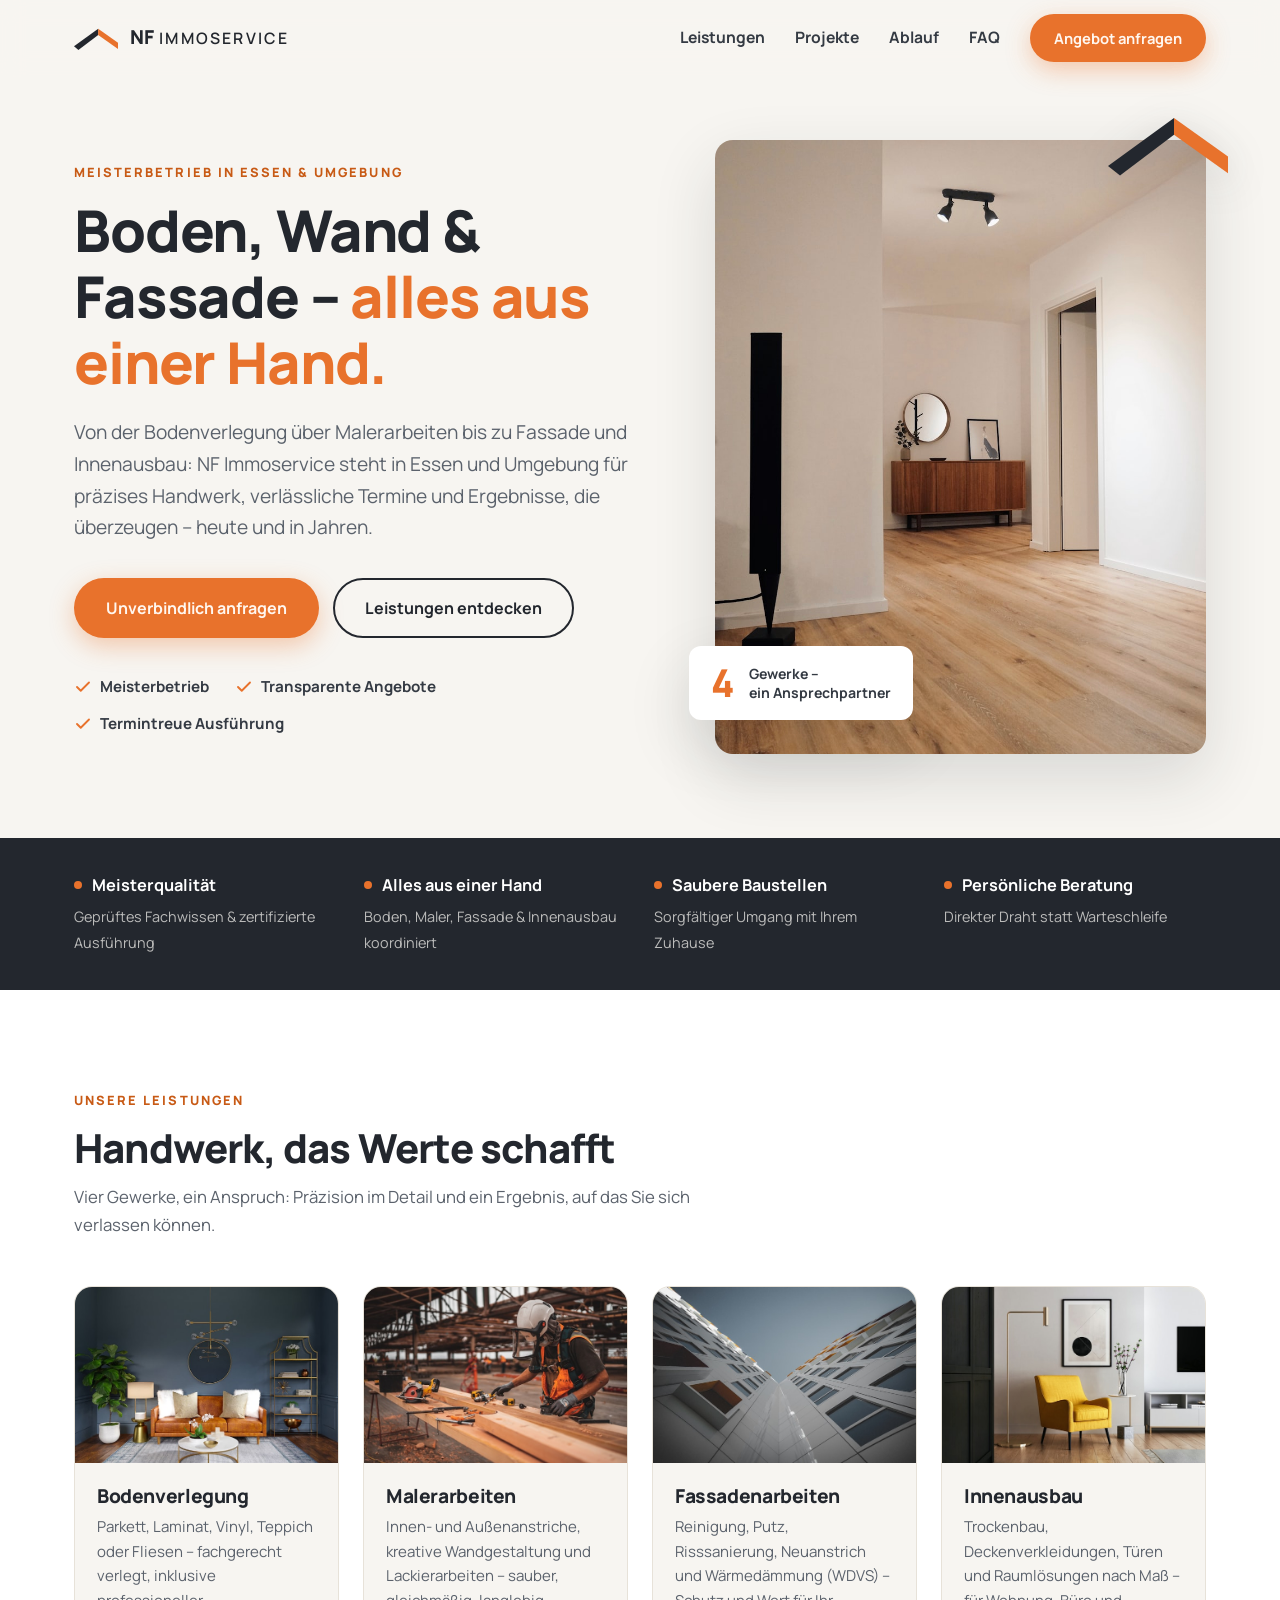
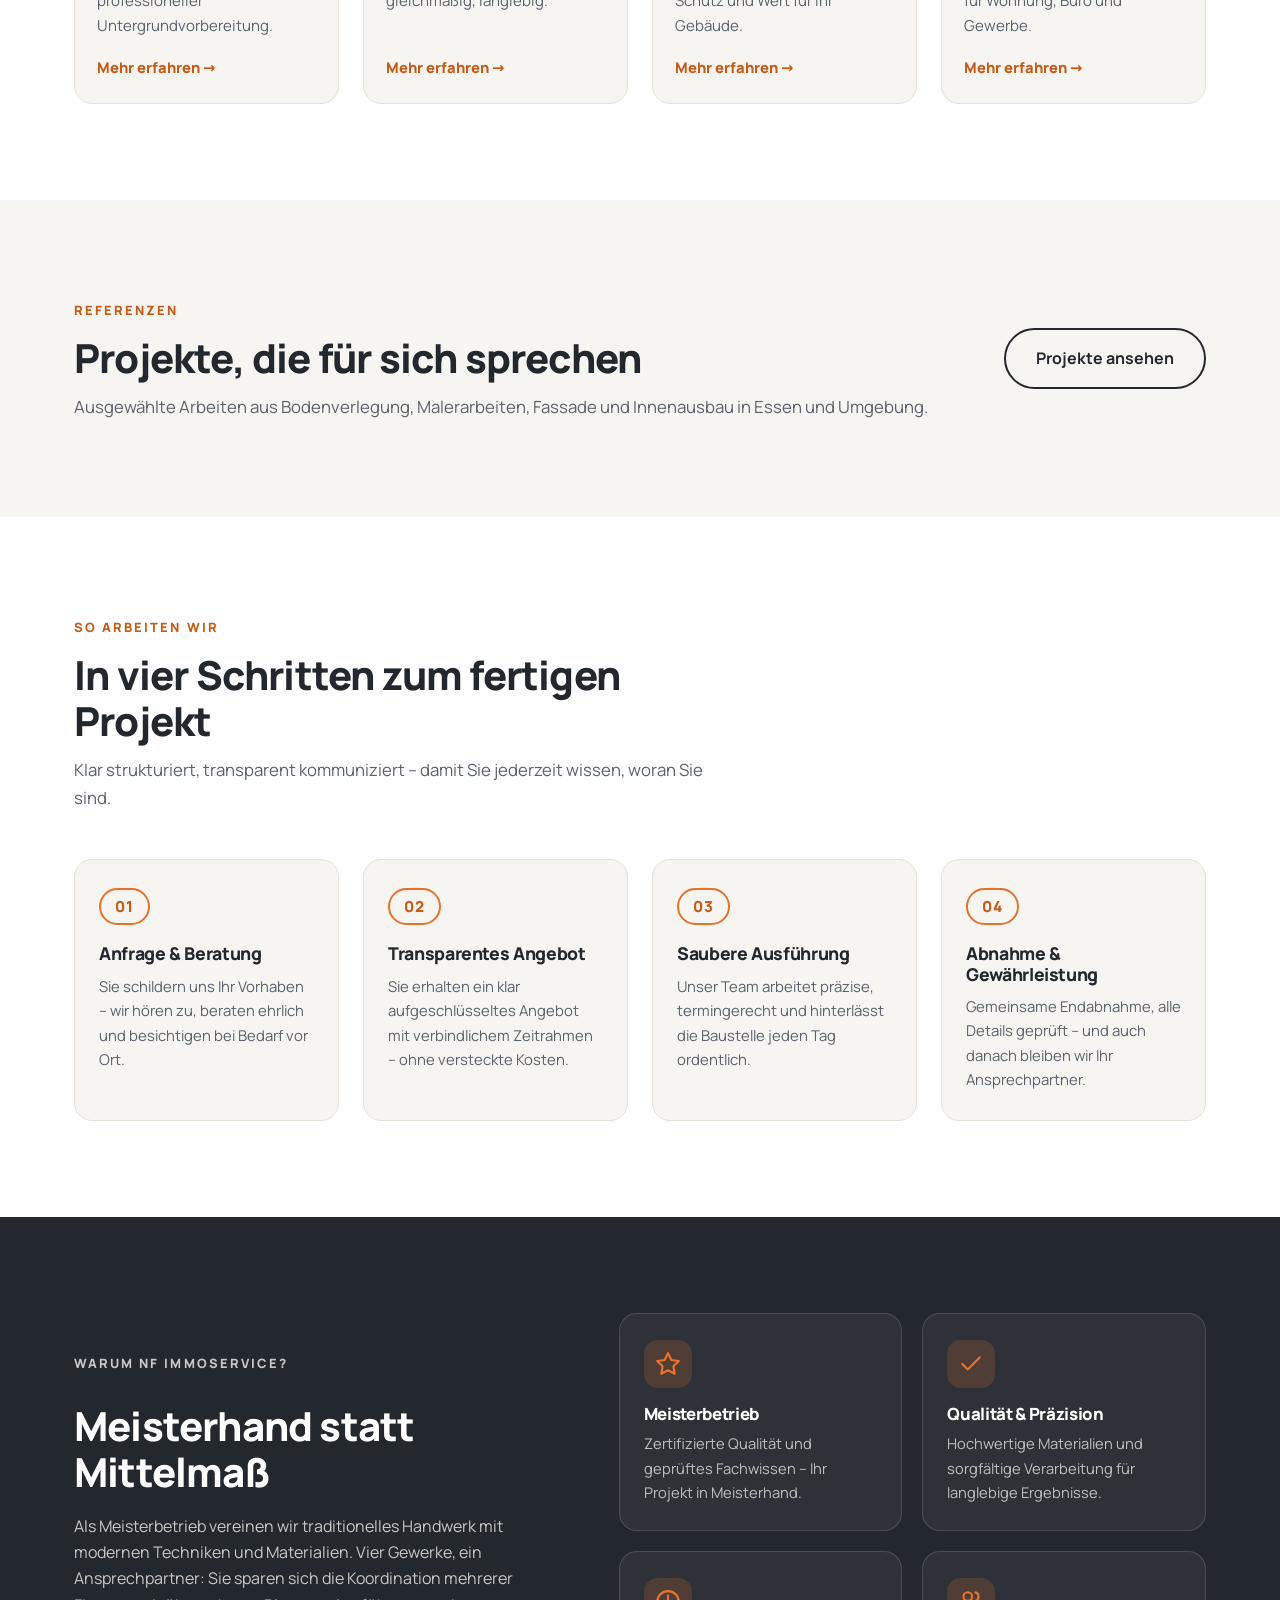
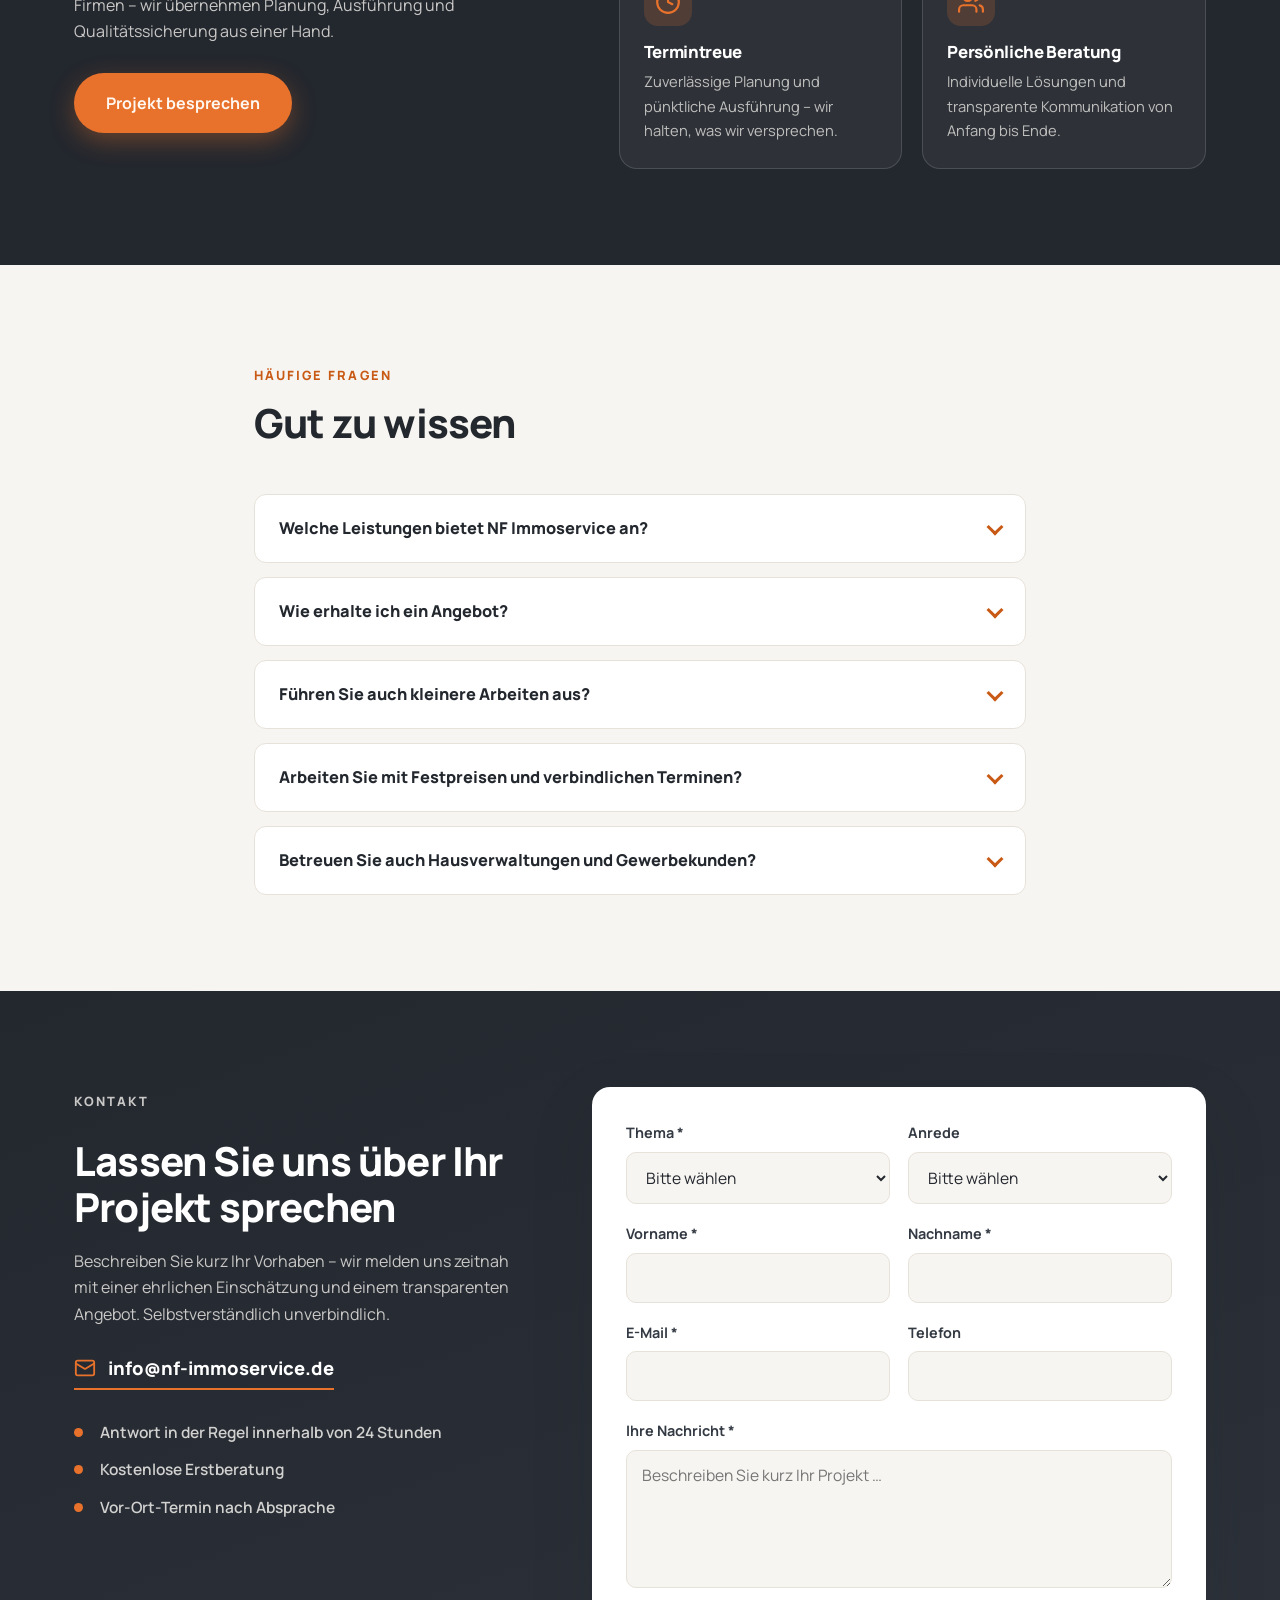
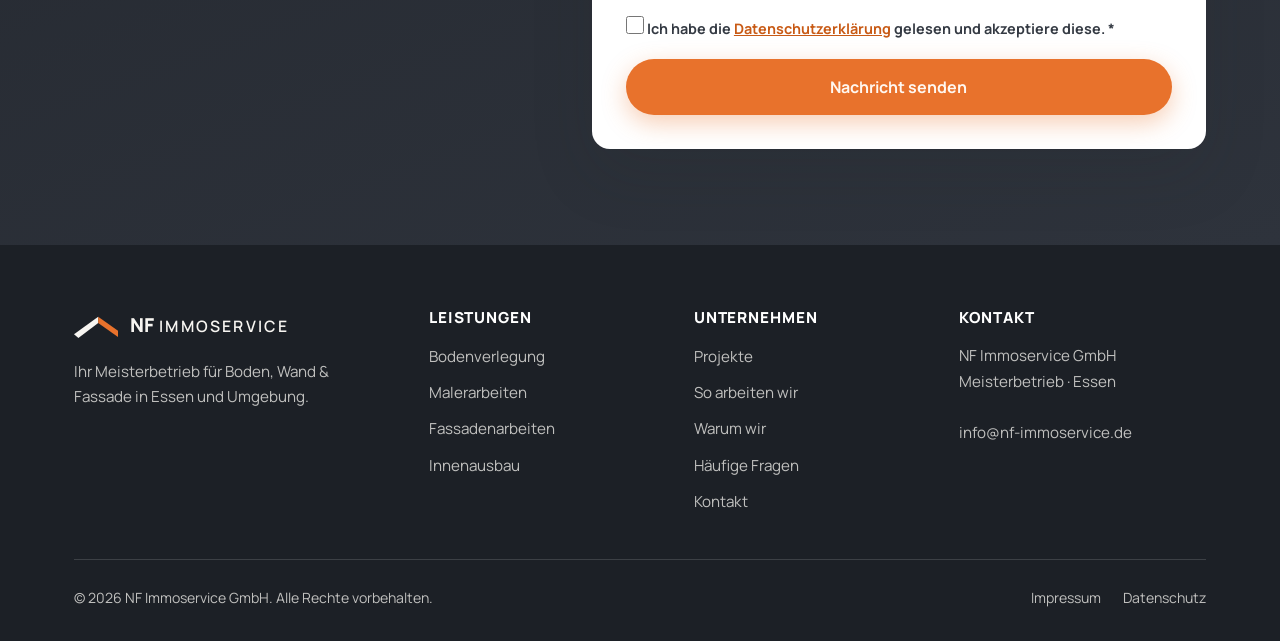
==== commit ee69bb4f: "Ausbau zu Multi-Page: Leistungs-Unterseiten, Projektgalerie, Local SEO Essen - Eigene SEO-Landingpag" ====
--- a/index.html
+++ b/index.html
@@ -5,9 +5,9 @@
     <meta name="viewport" content="width=device-width, initial-scale=1.0">
 
     <!-- Primary SEO -->
-    <title>NF Immoservice GmbH – Meisterbetrieb für Bodenverlegung, Malerarbeiten, Fassade &amp; Innenausbau</title>
-    <meta name="description" content="NF Immoservice GmbH – Ihr Meisterbetrieb für Bodenverlegung, Malerarbeiten, Fassadenarbeiten und Innenausbau. Qualität, Termintreue und persönliche Beratung aus einer Hand. Jetzt unverbindlich anfragen.">
-    <meta name="keywords" content="Bodenverlegung, Malerarbeiten, Fassadenarbeiten, Innenausbau, Meisterbetrieb, Handwerker, Parkett, Vinyl, Laminat, Trockenbau, WDVS, NF Immoservice">
+    <title>NF Immoservice GmbH – Meisterbetrieb für Boden, Maler, Fassade &amp; Innenausbau in Essen</title>
+    <meta name="description" content="NF Immoservice GmbH – Ihr Meisterbetrieb für Bodenverlegung, Malerarbeiten, Fassadenarbeiten und Innenausbau in Essen und Umgebung. Qualität, Termintreue und persönliche Beratung aus einer Hand.">
+    <meta name="keywords" content="Bodenverlegung Essen, Malerarbeiten Essen, Fassadenarbeiten Essen, Innenausbau Essen, Meisterbetrieb, Handwerker Essen, Parkett, Vinyl, Laminat, Trockenbau, WDVS, NF Immoservice">
     <meta name="author" content="NF Immoservice GmbH">
     <meta name="robots" content="index, follow, max-image-preview:large">
     <link rel="canonical" href="https://www.nf-immoservice.de/">
@@ -16,15 +16,15 @@
     <meta property="og:type" content="website">
     <meta property="og:locale" content="de_DE">
     <meta property="og:site_name" content="NF Immoservice GmbH">
-    <meta property="og:title" content="NF Immoservice GmbH – Meisterbetrieb für Boden, Wand &amp; Fassade">
-    <meta property="og:description" content="Bodenverlegung, Malerarbeiten, Fassadenarbeiten und Innenausbau in Meisterqualität – zuverlässig, termintreu und aus einer Hand.">
+    <meta property="og:title" content="NF Immoservice GmbH – Meisterbetrieb für Boden, Wand &amp; Fassade in Essen">
+    <meta property="og:description" content="Bodenverlegung, Malerarbeiten, Fassadenarbeiten und Innenausbau in Essen und Umgebung – zuverlässig, termintreu und aus einer Hand.">
     <meta property="og:url" content="https://www.nf-immoservice.de/">
     <meta property="og:image" content="https://www.nf-immoservice.de/og-image.png">
     <meta property="og:image:width" content="1200">
     <meta property="og:image:height" content="630">
     <meta name="twitter:card" content="summary_large_image">
-    <meta name="twitter:title" content="NF Immoservice GmbH – Meisterbetrieb für Boden, Wand &amp; Fassade">
-    <meta name="twitter:description" content="Bodenverlegung, Malerarbeiten, Fassadenarbeiten und Innenausbau in Meisterqualität.">
+    <meta name="twitter:title" content="NF Immoservice GmbH – Meisterbetrieb für Boden, Wand &amp; Fassade in Essen">
+    <meta name="twitter:description" content="Bodenverlegung, Malerarbeiten, Fassadenarbeiten und Innenausbau in Essen und Umgebung.">
     <meta name="twitter:image" content="https://www.nf-immoservice.de/og-image.png">
 
     <!-- Icons & Theme -->
@@ -44,9 +44,11 @@
       "@id": "https://www.nf-immoservice.de/#business",
       "name": "NF Immoservice GmbH",
       "alternateName": "NF Immoservice",
-      "description": "Meisterbetrieb für Bodenverlegung, Malerarbeiten, Fassadenarbeiten und Innenausbau.",
+      "description": "Meisterbetrieb für Bodenverlegung, Malerarbeiten, Fassadenarbeiten und Innenausbau in Essen und Umgebung.",
       "url": "https://www.nf-immoservice.de/",
       "email": "info@nf-immoservice.de",
+      "address": { "@type": "PostalAddress", "addressLocality": "Essen", "addressCountry": "DE" },
+      "areaServed": "Essen und Umgebung",
       "logo": "https://www.nf-immoservice.de/logo.svg",
       "image": "https://www.nf-immoservice.de/og-image.png",
       "priceRange": "$$",
@@ -111,9 +113,10 @@
             </a>
             <nav class="nav-desktop" aria-label="Hauptnavigation">
                 <a href="#leistungen">Leistungen</a>
+                <a href="projekte/">Projekte</a>
                 <a href="#ablauf">Ablauf</a>
-                <a href="#warum-wir">Über uns</a>
                 <a href="#faq">FAQ</a>
+                <span data-phone-slot="header" hidden></span>
                 <a href="#kontakt" class="btn btn-primary btn-sm">Angebot anfragen</a>
             </nav>
             <button class="menu-btn" id="menuBtn" aria-label="Menü öffnen" aria-expanded="false" aria-controls="mobileMenu">
@@ -125,13 +128,12 @@
     <!-- Mobile Menu -->
     <div class="mobile-menu" id="mobileMenu">
         <nav class="mobile-nav" aria-label="Mobile Navigation">
-            <a href="#leistungen">Leistungen</a>
-            <a href="#bodenverlegung">Bodenverlegung</a>
-            <a href="#malerarbeiten">Malerarbeiten</a>
-            <a href="#fassadenarbeiten">Fassadenarbeiten</a>
-            <a href="#innenausbau">Innenausbau</a>
+            <a href="leistungen/bodenverlegung/">Bodenverlegung</a>
+            <a href="leistungen/malerarbeiten/">Malerarbeiten</a>
+            <a href="leistungen/fassadenarbeiten/">Fassadenarbeiten</a>
+            <a href="leistungen/innenausbau/">Innenausbau</a>
+            <a href="projekte/">Projekte</a>
             <a href="#ablauf">Ablauf</a>
-            <a href="#warum-wir">Über uns</a>
             <a href="#faq">FAQ</a>
             <a href="#kontakt" class="mobile-cta">Angebot anfragen</a>
         </nav>
@@ -143,9 +145,9 @@
         <section class="hero">
             <div class="container hero-grid">
                 <div class="hero-copy">
-                    <p class="eyebrow">Meisterbetrieb für Handwerk &amp; Gebäudeservice</p>
+                    <p class="eyebrow">Meisterbetrieb in Essen &amp; Umgebung</p>
                     <h1>Boden, Wand &amp; Fassade – <span class="accent">alles aus einer Hand.</span></h1>
-                    <p class="lead">Von der Bodenverlegung über Malerarbeiten bis zu Fassade und Innenausbau: NF Immoservice steht für präzises Handwerk, verlässliche Termine und Ergebnisse, die überzeugen – heute und in Jahren.</p>
+                    <p class="lead">Von der Bodenverlegung über Malerarbeiten bis zu Fassade und Innenausbau: NF Immoservice steht in Essen und Umgebung für präzises Handwerk, verlässliche Termine und Ergebnisse, die überzeugen – heute und in Jahren.</p>
                     <div class="hero-actions">
                         <a href="#kontakt" class="btn btn-primary">Unverbindlich anfragen</a>
                         <a href="#leistungen" class="btn btn-ghost">Leistungen entdecken</a>
@@ -212,7 +214,7 @@
                     <p class="section-sub">Vier Gewerke, ein Anspruch: Präzision im Detail und ein Ergebnis, auf das Sie sich verlassen können.</p>
                 </div>
                 <div class="services-grid">
-                    <a href="#bodenverlegung" class="service-card">
+                    <a href="leistungen/bodenverlegung/" class="service-card">
                         <div class="service-image">
                             <img src="images/bodenverlegung-parkett.jpg" alt="Frisch verlegter Parkettboden in hellem Wohnraum" width="640" height="640" loading="lazy">
                         </div>
@@ -222,7 +224,7 @@
                             <span class="link-arrow">Mehr erfahren <span aria-hidden="true">→</span></span>
                         </div>
                     </a>
-                    <a href="#malerarbeiten" class="service-card">
+                    <a href="leistungen/malerarbeiten/" class="service-card">
                         <div class="service-image">
                             <img src="images/malerarbeiten-wand.jpg" alt="Maler streicht eine Wand mit der Rolle" width="640" height="427" loading="lazy">
                         </div>
@@ -232,7 +234,7 @@
                             <span class="link-arrow">Mehr erfahren <span aria-hidden="true">→</span></span>
                         </div>
                     </a>
-                    <a href="#fassadenarbeiten" class="service-card">
+                    <a href="leistungen/fassadenarbeiten/" class="service-card">
                         <div class="service-image">
                             <img src="images/fassadenarbeiten-gebaeude.jpg" alt="Moderne Gebäudefassade mit hochwertigen Fassadenplatten" width="640" height="427" loading="lazy">
                         </div>
@@ -242,7 +244,7 @@
                             <span class="link-arrow">Mehr erfahren <span aria-hidden="true">→</span></span>
                         </div>
                     </a>
-                    <a href="#innenausbau" class="service-card">
+                    <a href="leistungen/innenausbau/" class="service-card">
                         <div class="service-image">
                             <img src="images/innenausbau-raum.jpg" alt="Modern ausgebauter Innenraum mit hochwertigen Oberflächen" width="640" height="565" loading="lazy">
                         </div>
@@ -256,83 +258,16 @@
             </div>
         </section>
 
-        <!-- Service Details -->
-        <section class="detail" id="bodenverlegung">
-            <div class="container detail-grid">
-                <div class="detail-media">
-                    <img src="images/bodenverlegung-detail.jpg" alt="Wohnzimmer mit neu verlegtem Fischgrät-Parkett" width="780" height="1170" loading="lazy">
-                </div>
-                <div class="detail-copy">
-                    <p class="eyebrow">Bodenverlegung</p>
-                    <h2>Böden, die jedem Raum Charakter geben</h2>
-                    <p>Der Boden bestimmt die Stimmung eines Raumes. Wir verlegen <strong>Parkett, Laminat, Vinyl, Fliesen und Teppich</strong> – passend zu Ihrem Wohnstil und den Anforderungen der Räumlichkeit. Dabei beraten wir Sie umfassend zur Materialwahl und zu Gestaltungsmöglichkeiten wie Fischgrät oder großformatigen Dielen.</p>
-                    <p>Bevor der neue Belag zum Einsatz kommt, bereiten wir den Untergrund professionell vor: Unebenheiten ausgleichen, Trittschalldämmung einarbeiten und – wo nötig – eine Dampfsperre einbauen. Je nach Material setzen wir auf schwimmende Verlegung oder vollflächige Verklebung.</p>
-                    <ul class="check-list">
-                        <li>Parkett, Laminat, Vinyl (Klick &amp; Klebe), Teppich, Fliesen</li>
-                        <li>Untergrundvorbereitung, Spachtel- &amp; Ausgleichsarbeiten</li>
-                        <li>Trittschalldämmung, Dampfsperre, Sockelleisten</li>
-                        <li>Beratung zu Pflege, Belastbarkeit &amp; Lebensdauer</li>
-                    </ul>
-                </div>
-            </div>
-        </section>
-
-        <section class="detail detail-alt" id="malerarbeiten">
-            <div class="container detail-grid detail-grid-reverse">
-                <div class="detail-media">
-                    <img src="images/malerarbeiten-detail.jpg" alt="Frisch gestrichene Wände in warmen Farbtönen" width="780" height="545" loading="lazy">
-                </div>
-                <div class="detail-copy">
-                    <p class="eyebrow">Malerarbeiten</p>
-                    <h2>Farbe, die Räume verwandelt</h2>
-                    <p>Ein neuer Anstrich verändert die gesamte Wirkung eines Raumes. Wir kümmern uns um <strong>Wände, Decken und Fassaden</strong> – von der sorgfältigen Untergrundvorbereitung bis zum letzten Pinselstrich. Das Ergebnis: saubere Kanten, gleichmäßige Flächen und ein Erscheinungsbild, das begeistert.</p>
-                    <p>Risse werden geschlossen, alte Beschichtungen entfernt, Oberflächen grundiert – erst dann tragen wir hochwertige, umweltverträgliche Farben und Lacke auf, die dauerhaft vor Feuchtigkeit, Abrieb und Witterung schützen.</p>
-                    <ul class="check-list">
-                        <li>Innenanstriche für Wohn- &amp; Geschäftsräume</li>
-                        <li>Kreative Wandgestaltung &amp; Farbkonzepte</li>
-                        <li>Lackierarbeiten an Türen, Zargen &amp; Heizkörpern</li>
-                        <li>Robuste, witterungsbeständige Außenanstriche</li>
-                    </ul>
-                </div>
-            </div>
-        </section>
-
-        <section class="detail" id="fassadenarbeiten">
-            <div class="container detail-grid">
-                <div class="detail-media">
-                    <img src="images/fassadenarbeiten-detail.jpg" alt="Modernes Wohnhaus mit gepflegter, hochwertiger Fassade" width="780" height="520" loading="lazy">
-                </div>
-                <div class="detail-copy">
-                    <p class="eyebrow">Fassadenarbeiten</p>
-                    <h2>Der erste Eindruck zählt – und schützt</h2>
-                    <p>Wind, Regen, UV-Strahlung und Temperaturschwankungen setzen der Außenhülle Ihres Gebäudes permanent zu. Unsere Fassadenarbeiten sorgen dafür, dass Ihr Gebäude nicht nur ansprechend aussieht, sondern auch <strong>optimal geschützt</strong> ist.</p>
-                    <p>Wir übernehmen die komplette Bandbreite – von der Fassadenreinigung über Putzarbeiten und Risssanierung bis zum Neuanstrich. Auch <strong>Wärmedämmverbundsysteme (WDVS)</strong> gehören zu unserem Leistungsspektrum: Sie senken Energiekosten spürbar und steigern den Wohnkomfort.</p>
-                    <ul class="check-list">
-                        <li>Fassadenreinigung &amp; -sanierung</li>
-                        <li>Putzarbeiten &amp; Risssanierung</li>
-                        <li>Wärmedämmverbundsysteme (WDVS)</li>
-                        <li>Atmungsaktive Putze &amp; langlebige Beschichtungen</li>
-                    </ul>
-                </div>
-            </div>
-        </section>
-
-        <section class="detail detail-alt" id="innenausbau">
-            <div class="container detail-grid detail-grid-reverse">
-                <div class="detail-media">
-                    <img src="images/innenausbau-detail.jpg" alt="Komplett ausgebauter, heller Wohnraum mit hochwertigen Oberflächen" width="780" height="571" loading="lazy">
-                </div>
-                <div class="detail-copy">
-                    <p class="eyebrow">Innenausbau</p>
-                    <h2>Aus Flächen werden Lebensräume</h2>
-                    <p>Ob Neubau oder Sanierung: Im Innenausbau geben wir Ihren Räumen Form und Funktion. Wir planen und realisieren <strong>Trockenbaukonstruktionen</strong>, setzen Türen und Zargen, verkleiden Decken und schaffen individuelle Raumlösungen – genau nach Ihren Vorstellungen.</p>
-                    <p>Dabei verbinden wir alle Gewerke unter einem Dach: Vom Ständerwerk über die Dämmung bis zur fertigen Oberfläche greifen alle Schritte nahtlos ineinander. So entstehen Räume, die in Akustik, Wärmeschutz und Optik überzeugen.</p>
-                    <ul class="check-list">
-                        <li>Trockenbau: Wände, Decken, Vorsatzschalen</li>
-                        <li>Türen, Zargen &amp; Deckenverkleidungen</li>
-                        <li>Schall- &amp; Wärmedämmung</li>
-                        <li>Maßgeschneiderte Lösungen für Wohnung, Büro &amp; Ladenlokal</li>
-                    </ul>
+        <!-- Projekte-Teaser -->
+        <section class="projects-teaser" id="projekte">
+            <div class="container">
+                <div class="projects-teaser-inner">
+                    <div>
+                        <p class="eyebrow">Referenzen</p>
+                        <h2>Projekte, die für sich sprechen</h2>
+                        <p class="section-sub">Ausgewählte Arbeiten aus Bodenverlegung, Malerarbeiten, Fassade und Innenausbau in Essen und Umgebung.</p>
+                    </div>
+                    <a href="projekte/" class="btn btn-ghost">Projekte ansehen</a>
                 </div>
             </div>
         </section>
@@ -451,7 +386,8 @@
                     <p class="eyebrow eyebrow-light">Kontakt</p>
                     <h2>Lassen Sie uns über Ihr Projekt sprechen</h2>
                     <p>Beschreiben Sie kurz Ihr Vorhaben – wir melden uns zeitnah mit einer ehrlichen Einschätzung und einem transparenten Angebot. Selbstverständlich unverbindlich.</p>
-                    <a class="contact-mail" href="mailto:info@nf-immoservice.de">
+                    <span data-phone-slot="contact" hidden style="display:block"></span>
+                <a class="contact-mail" href="mailto:info@nf-immoservice.de">
                         <svg width="22" height="22" viewBox="0 0 24 24" fill="none" stroke="currentColor" stroke-width="2" stroke-linecap="round" stroke-linejoin="round" aria-hidden="true"><rect x="2" y="4" width="20" height="16" rx="2"/><path d="m22 7-10 6L2 7"/></svg>
                         info@nf-immoservice.de
                     </a>
@@ -533,20 +469,21 @@
                         </svg>
                         <span class="brand-text">NF <em>Immoservice</em></span>
                     </a>
-                    <p class="footer-tagline">Ihr Meisterbetrieb für Boden, Wand &amp; Fassade – Qualität aus einer Hand.</p>
+                    <p class="footer-tagline">Ihr Meisterbetrieb für Boden, Wand &amp; Fassade in Essen und Umgebung.</p>
                 </div>
                 <div class="footer-col">
                     <h4>Leistungen</h4>
                     <ul>
-                        <li><a href="#bodenverlegung">Bodenverlegung</a></li>
-                        <li><a href="#malerarbeiten">Malerarbeiten</a></li>
-                        <li><a href="#fassadenarbeiten">Fassadenarbeiten</a></li>
-                        <li><a href="#innenausbau">Innenausbau</a></li>
+                        <li><a href="leistungen/bodenverlegung/">Bodenverlegung</a></li>
+                        <li><a href="leistungen/malerarbeiten/">Malerarbeiten</a></li>
+                        <li><a href="leistungen/fassadenarbeiten/">Fassadenarbeiten</a></li>
+                        <li><a href="leistungen/innenausbau/">Innenausbau</a></li>
                     </ul>
                 </div>
                 <div class="footer-col">
                     <h4>Unternehmen</h4>
                     <ul>
+                        <li><a href="projekte/">Projekte</a></li>
                         <li><a href="#ablauf">So arbeiten wir</a></li>
                         <li><a href="#warum-wir">Warum wir</a></li>
                         <li><a href="#faq">Häufige Fragen</a></li>
@@ -557,7 +494,7 @@
                     <h4>Kontakt</h4>
                     <address>
                         NF Immoservice GmbH<br>
-                        Meisterbetrieb<br><br>
+                        Meisterbetrieb · Essen<br><br>
                         <a href="mailto:info@nf-immoservice.de">info@nf-immoservice.de</a>
                     </address>
                 </div>
@@ -572,66 +509,6 @@
         </div>
     </footer>
 
-    <script>
-        // Mobile menu
-        const menuBtn = document.getElementById('menuBtn');
-        const mobileMenu = document.getElementById('mobileMenu');
-        let menuOpen = false;
-
-        function setMenu(open) {
-            menuOpen = open;
-            mobileMenu.classList.toggle('active', open);
-            menuBtn.classList.toggle('active', open);
-            menuBtn.setAttribute('aria-expanded', String(open));
-            menuBtn.setAttribute('aria-label', open ? 'Menü schließen' : 'Menü öffnen');
-            document.body.style.overflow = open ? 'hidden' : '';
-        }
-        menuBtn.addEventListener('click', () => setMenu(!menuOpen));
-        mobileMenu.querySelectorAll('a').forEach(link => link.addEventListener('click', () => setMenu(false)));
-        document.addEventListener('keydown', e => { if (e.key === 'Escape' && menuOpen) setMenu(false); });
-
-        // Header shadow on scroll
-        const header = document.querySelector('.header');
-        window.addEventListener('scroll', () => {
-            header.classList.toggle('scrolled', window.scrollY > 24);
-        }, { passive: true });
-
-        // Reveal on scroll (respects reduced motion)
-        if (!window.matchMedia('(prefers-reduced-motion: reduce)').matches && 'IntersectionObserver' in window) {
-            const revealEls = document.querySelectorAll('.service-card, .detail-grid, .process-step, .why-card, .trust-item, .faq-item');
-            revealEls.forEach(el => el.classList.add('reveal'));
-            const io = new IntersectionObserver(entries => {
-                entries.forEach(entry => {
-                    if (entry.isIntersecting) {
-                        entry.target.classList.add('revealed');
-                        io.unobserve(entry.target);
-                    }
-                });
-            }, { threshold: 0.12, rootMargin: '0px 0px -40px 0px' });
-            revealEls.forEach(el => io.observe(el));
-        }
-
-        // Contact form → opens the visitor's mail client with a prefilled message
-        document.getElementById('contactForm').addEventListener('submit', e => {
-            e.preventDefault();
-            const form = e.target;
-            if (!form.reportValidity()) return;
-            const v = id => document.getElementById(id).value.trim();
-            const subject = 'Anfrage über die Website: ' + v('topic');
-            const body = [
-                'Thema: ' + v('topic'),
-                'Name: ' + [v('anrede'), v('vorname'), v('nachname')].filter(Boolean).join(' '),
-                'E-Mail: ' + v('email'),
-                v('telefon') ? 'Telefon: ' + v('telefon') : '',
-                '',
-                v('nachricht')
-            ].filter(line => line !== '').join('\n');
-            window.location.href = 'mailto:info@nf-immoservice.de?subject=' + encodeURIComponent(subject) + '&body=' + encodeURIComponent(body);
-            document.getElementById('formNote').hidden = false;
-        });
-
-        // Current year
-        document.getElementById('year').textContent = new Date().getFullYear();
-    </script>
+    <script src="site.js" defer></script>
 </body>
 </html>
--- a/styles.css
+++ b/styles.css
@@ -961,6 +961,203 @@
     margin: 18px 0;
 }
 
+/* ---------- Unterseiten: Page-Hero & Breadcrumb ---------- */
+
+.page-hero {
+    padding: calc(var(--header-h) + 56px) 0 56px;
+    background: var(--white);
+    border-bottom: 1px solid var(--line);
+}
+
+.page-hero h1 { font-size: clamp(2rem, 4.4vw, 3rem); margin-bottom: 18px; max-width: 20ch; }
+
+.page-hero .lead { max-width: 60ch; }
+
+.breadcrumb {
+    list-style: none;
+    display: flex;
+    flex-wrap: wrap;
+    gap: 8px;
+    font-size: 0.88rem;
+    font-weight: 600;
+    color: var(--muted);
+    margin-bottom: 22px;
+}
+
+.breadcrumb a { color: var(--muted); text-decoration: none; }
+.breadcrumb a:hover { color: var(--orange-dark); }
+.breadcrumb li + li::before { content: "›"; margin-right: 8px; color: var(--line); }
+.breadcrumb [aria-current] { color: var(--orange-dark); }
+
+/* ---------- CTA-Banner ---------- */
+
+.cta-banner {
+    background: var(--ink);
+    border-radius: var(--radius);
+    padding: 48px 44px;
+    display: flex;
+    flex-wrap: wrap;
+    align-items: center;
+    justify-content: space-between;
+    gap: 24px;
+}
+
+.cta-banner h2 { color: var(--white); font-size: clamp(1.4rem, 2.6vw, 1.9rem); margin-bottom: 8px; }
+
+.cta-banner p { color: rgba(247, 245, 241, 0.75); max-width: 48ch; }
+
+/* ---------- Verwandte Leistungen ---------- */
+
+.related { padding: 88px 0; background: var(--paper); }
+
+.related-grid {
+    display: grid;
+    grid-template-columns: repeat(3, 1fr);
+    gap: 20px;
+}
+
+.related-card {
+    background: var(--white);
+    border: 1px solid var(--line);
+    border-radius: var(--radius);
+    padding: 26px 24px;
+    text-decoration: none;
+    transition: transform 0.22s ease, box-shadow 0.22s ease;
+}
+
+.related-card:hover { transform: translateY(-4px); box-shadow: var(--shadow); }
+
+.related-card h3 { margin-bottom: 8px; font-size: 1.08rem; }
+
+.related-card p { color: var(--muted); font-size: 0.92rem; margin-bottom: 14px; }
+
+/* ---------- Projektgalerie ---------- */
+
+.gallery-filter {
+    display: flex;
+    flex-wrap: wrap;
+    gap: 10px;
+    margin-bottom: 34px;
+}
+
+.gallery-filter button {
+    font-family: inherit;
+    font-size: 0.92rem;
+    font-weight: 700;
+    padding: 10px 20px;
+    border-radius: 999px;
+    border: 1.5px solid var(--line);
+    background: var(--white);
+    color: var(--ink-soft);
+    cursor: pointer;
+    transition: background 0.18s ease, color 0.18s ease, border-color 0.18s ease;
+}
+
+.gallery-filter button:hover { border-color: var(--orange); color: var(--orange-dark); }
+
+.gallery-filter button.active {
+    background: var(--ink);
+    border-color: var(--ink);
+    color: var(--white);
+}
+
+.gallery-grid {
+    display: grid;
+    grid-template-columns: repeat(3, 1fr);
+    gap: 22px;
+}
+
+.gallery-item {
+    background: var(--white);
+    border: 1px solid var(--line);
+    border-radius: var(--radius);
+    overflow: hidden;
+    transition: transform 0.22s ease, box-shadow 0.22s ease;
+}
+
+.gallery-item:hover { transform: translateY(-4px); box-shadow: var(--shadow-lg); }
+
+.gallery-item img { width: 100%; aspect-ratio: 4 / 3; object-fit: cover; }
+
+.gallery-item figcaption { padding: 16px 20px 18px; }
+
+.gallery-item figcaption strong { display: block; font-size: 1rem; margin-bottom: 2px; }
+
+.gallery-item figcaption span { font-size: 0.86rem; color: var(--muted); }
+
+.gallery-tag {
+    display: inline-block;
+    font-size: 0.72rem;
+    font-weight: 800;
+    letter-spacing: 0.1em;
+    text-transform: uppercase;
+    color: var(--orange-dark);
+    margin-bottom: 8px;
+}
+
+/* ---------- Projekte-Teaser (Startseite) ---------- */
+
+.projects-teaser { padding: 96px 0; background: var(--paper); }
+
+.projects-teaser-inner {
+    display: flex;
+    flex-wrap: wrap;
+    align-items: center;
+    justify-content: space-between;
+    gap: 28px;
+}
+
+/* ---------- Telefon & WhatsApp ---------- */
+
+.header-phone {
+    display: inline-flex;
+    align-items: center;
+    gap: 8px;
+    font-weight: 800;
+    font-size: 0.95rem;
+    color: var(--ink);
+    text-decoration: none;
+    white-space: nowrap;
+}
+
+.header-phone:hover { color: var(--orange-dark); }
+.header-phone svg { color: var(--orange); }
+
+.contact-phone {
+    display: inline-flex;
+    align-items: center;
+    gap: 12px;
+    font-size: 1.15rem;
+    font-weight: 800;
+    color: var(--white);
+    text-decoration: none;
+    border-bottom: 2px solid var(--orange);
+    padding-bottom: 4px;
+    margin-bottom: 18px;
+    transition: color 0.2s ease;
+}
+
+.contact-phone:hover { color: var(--orange); }
+.contact-phone svg { color: var(--orange); }
+
+.fab-whatsapp {
+    position: fixed;
+    right: 22px;
+    bottom: 22px;
+    z-index: 80;
+    width: 58px;
+    height: 58px;
+    border-radius: 50%;
+    background: #25D366;
+    color: #fff;
+    display: grid;
+    place-items: center;
+    box-shadow: 0 10px 30px rgba(37, 211, 102, 0.45);
+    transition: transform 0.2s ease;
+}
+
+.fab-whatsapp:hover { transform: scale(1.08); }
+
 /* ---------- Reveal Animationen ---------- */
 
 .reveal {
@@ -1009,8 +1206,17 @@
     .detail { padding: 64px 0; }
 }
 
+@media (max-width: 1024px) and (min-width: 561px) {
+    .gallery-grid { grid-template-columns: repeat(2, 1fr); }
+    .related-grid { grid-template-columns: 1fr; }
+}
+
 @media (max-width: 560px) {
     .services-grid { grid-template-columns: 1fr; }
+    .gallery-grid { grid-template-columns: 1fr; }
+    .related-grid { grid-template-columns: 1fr; }
+    .cta-banner { padding: 32px 24px; }
+    .header-phone span { display: none; }
     .process-grid { grid-template-columns: 1fr; }
     .trustbar-grid { grid-template-columns: 1fr; gap: 18px; }
     .why-cards { grid-template-columns: 1fr; }
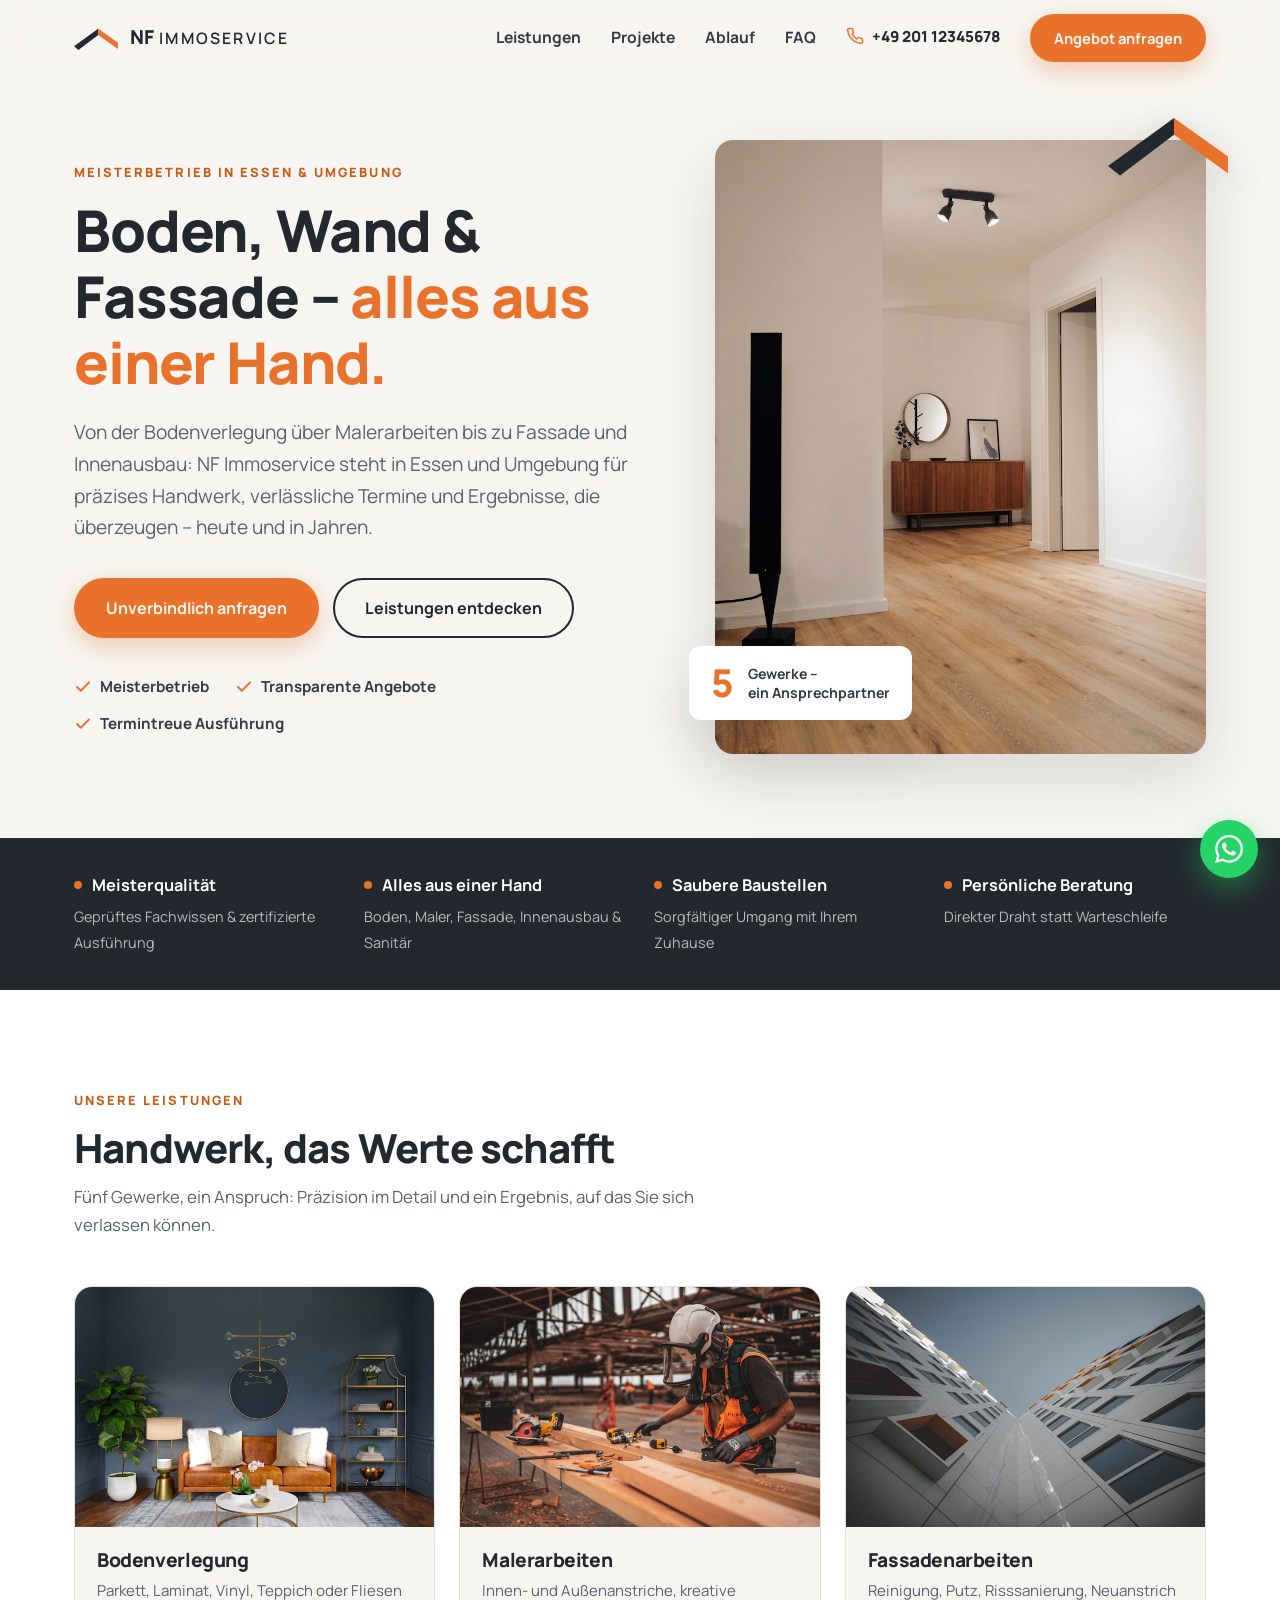
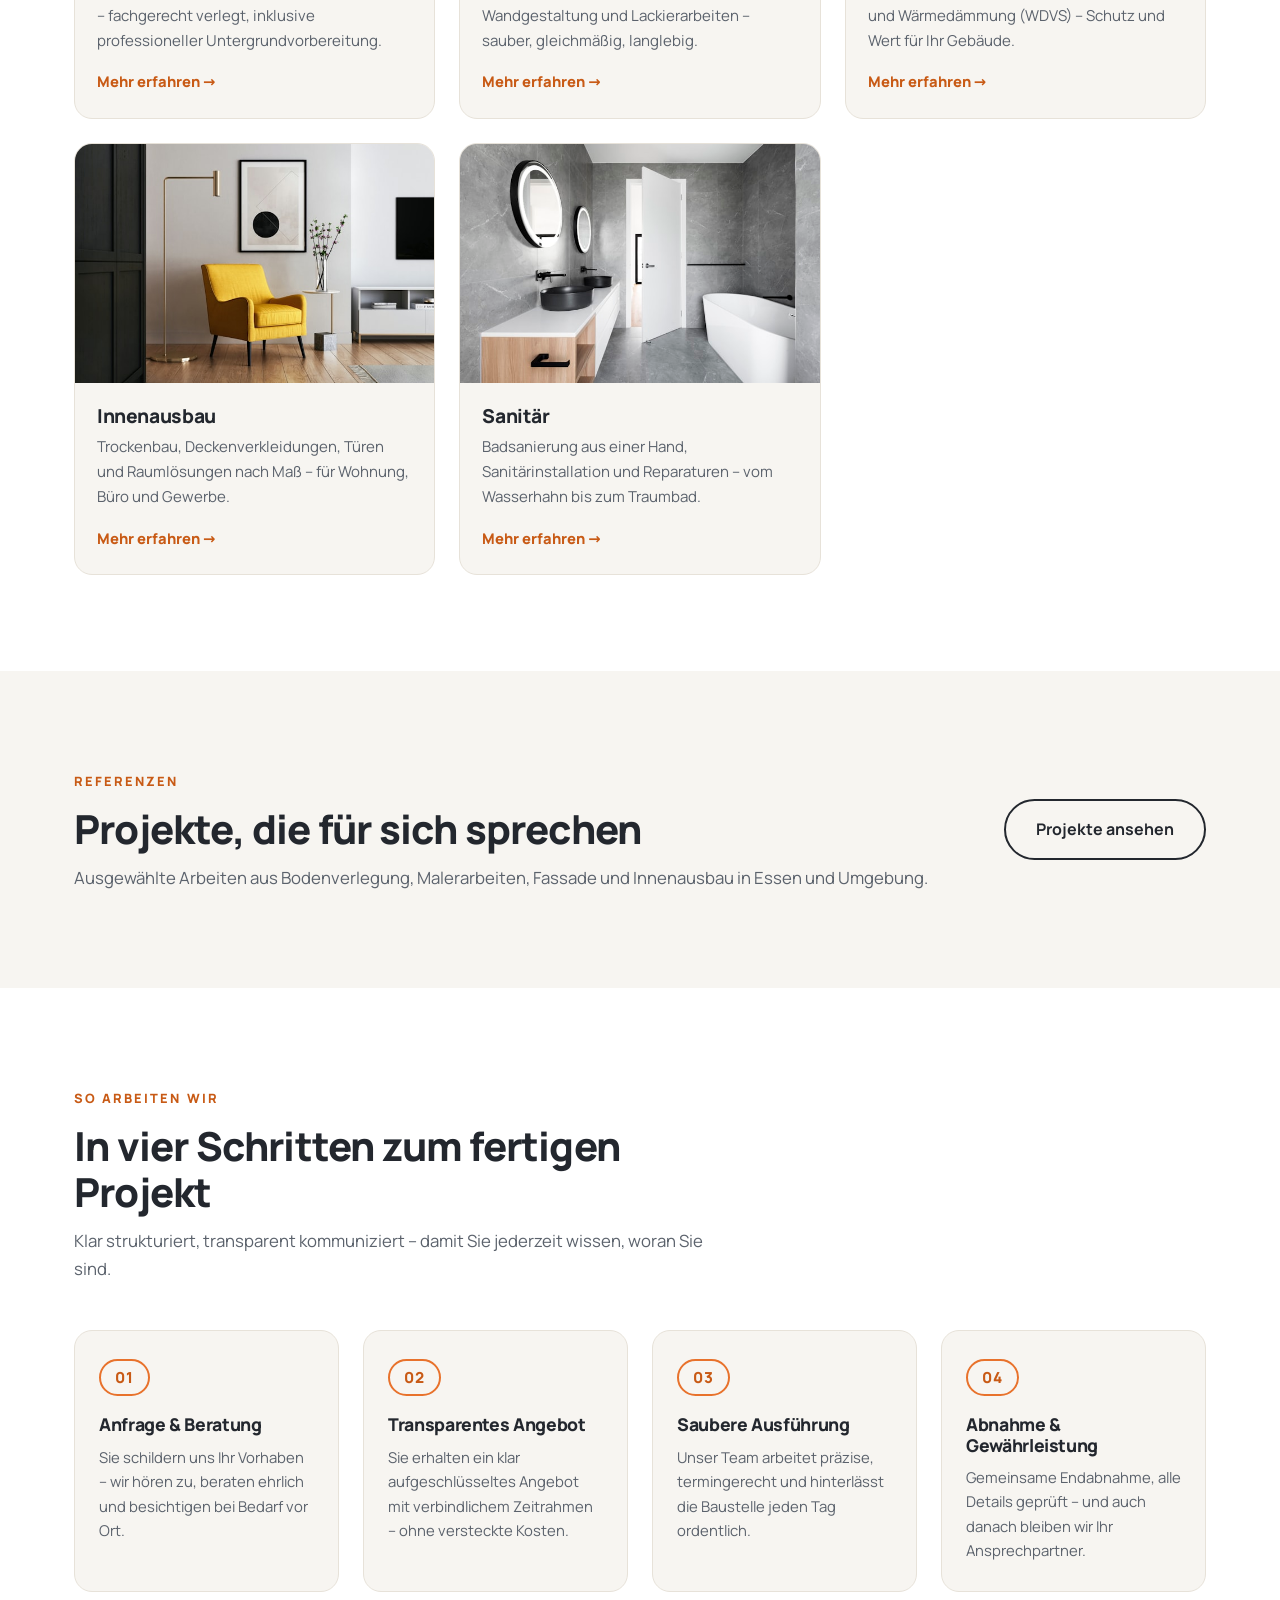
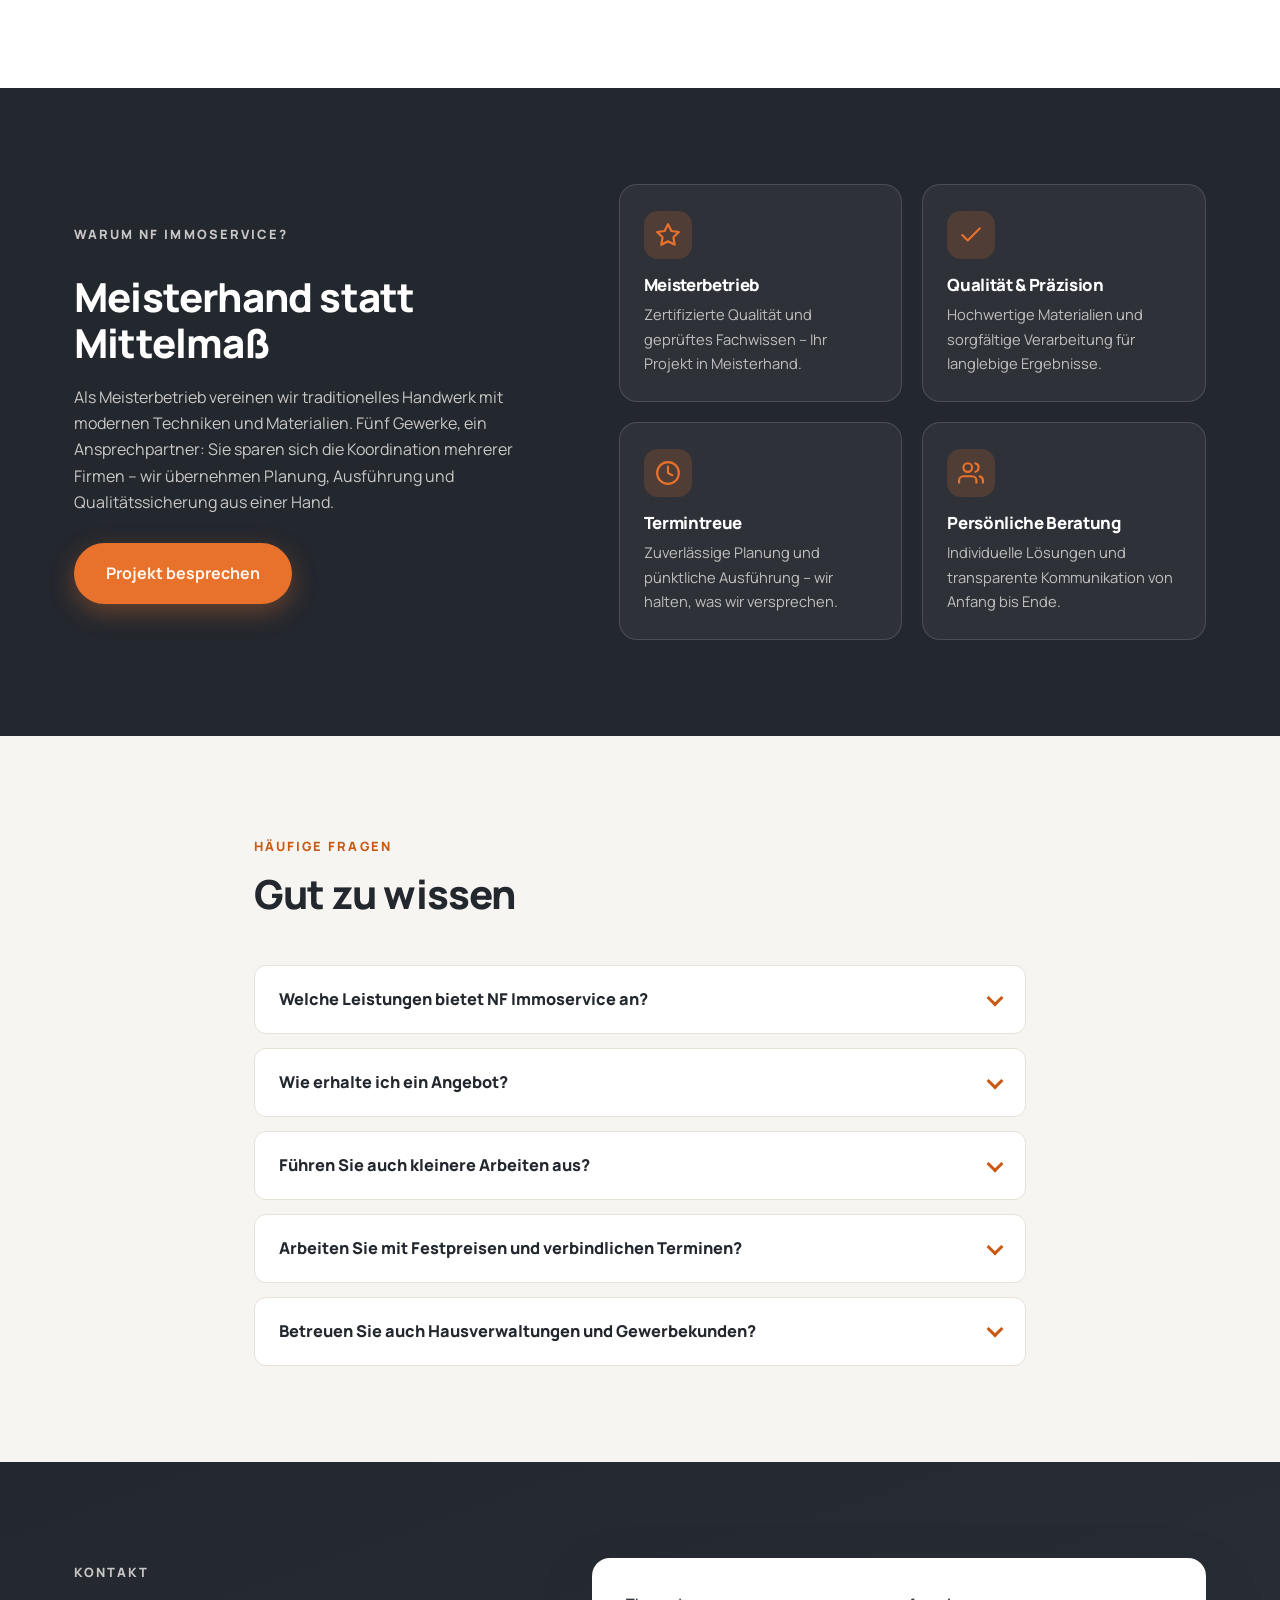
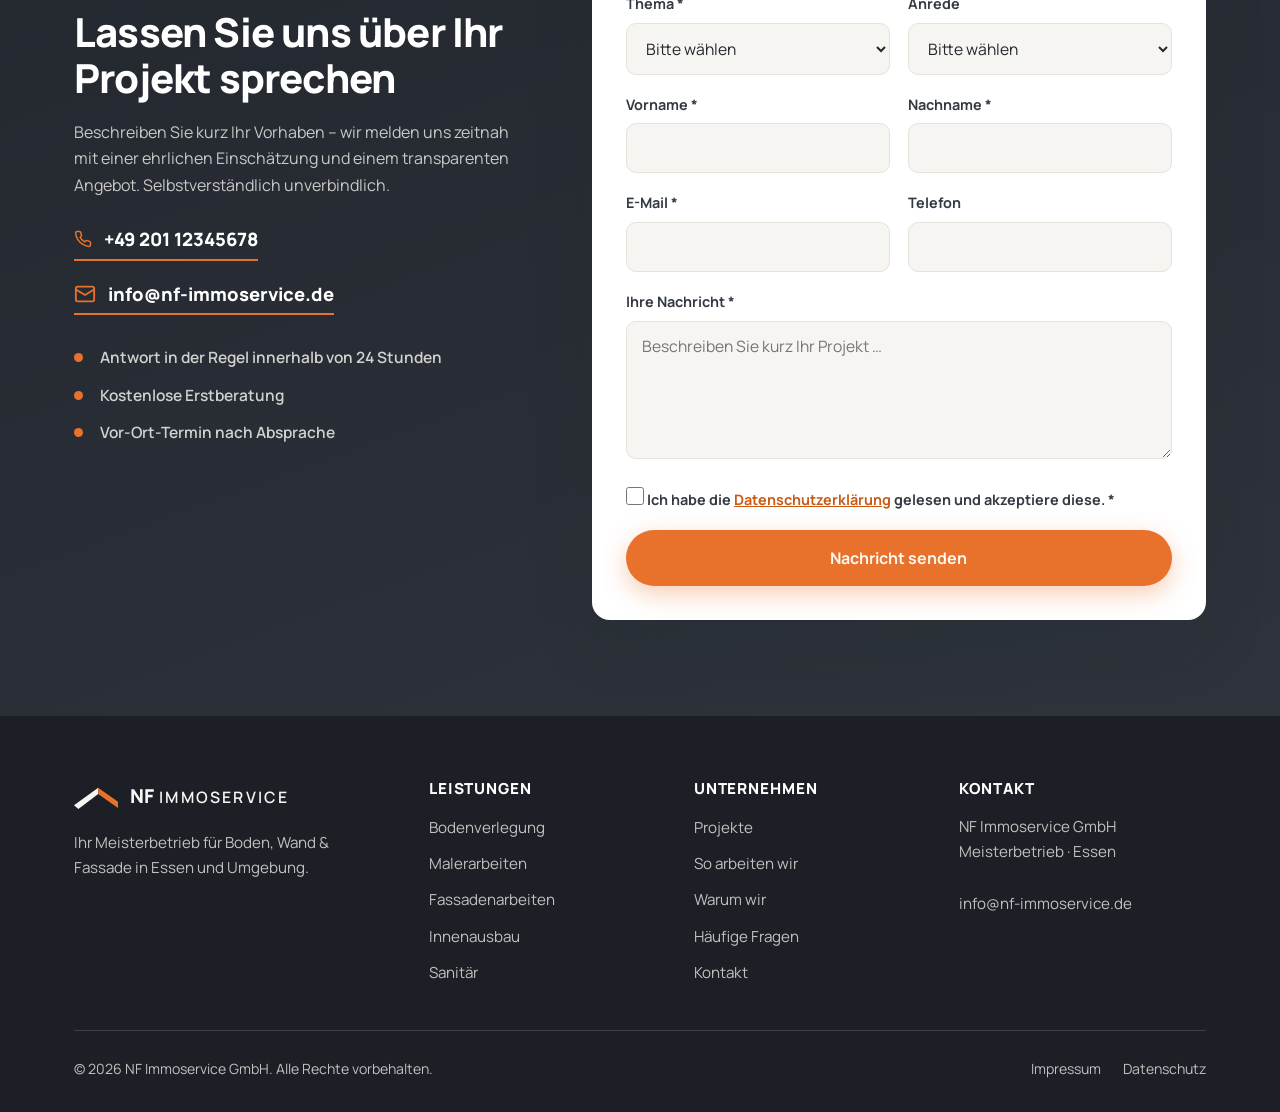
==== commit b67f0882: "Sanitaer als fuenftes Gewerk aufnehmen - Neue Leistungsseite /leistungen/sanitaer/ mit Fokus auf Bad" ====
--- a/index.html
+++ b/index.html
@@ -5,9 +5,9 @@
     <meta name="viewport" content="width=device-width, initial-scale=1.0">
 
     <!-- Primary SEO -->
-    <title>NF Immoservice GmbH – Meisterbetrieb für Boden, Maler, Fassade &amp; Innenausbau in Essen</title>
-    <meta name="description" content="NF Immoservice GmbH – Ihr Meisterbetrieb für Bodenverlegung, Malerarbeiten, Fassadenarbeiten und Innenausbau in Essen und Umgebung. Qualität, Termintreue und persönliche Beratung aus einer Hand.">
-    <meta name="keywords" content="Bodenverlegung Essen, Malerarbeiten Essen, Fassadenarbeiten Essen, Innenausbau Essen, Meisterbetrieb, Handwerker Essen, Parkett, Vinyl, Laminat, Trockenbau, WDVS, NF Immoservice">
+    <title>NF Immoservice GmbH – Meisterbetrieb für Boden, Maler, Fassade &amp; Sanitär in Essen</title>
+    <meta name="description" content="NF Immoservice GmbH – Ihr Meisterbetrieb für Bodenverlegung, Malerarbeiten, Fassadenarbeiten, Innenausbau und Sanitär in Essen und Umgebung. Qualität, Termintreue und persönliche Beratung aus einer Hand.">
+    <meta name="keywords" content="Bodenverlegung Essen, Malerarbeiten Essen, Fassadenarbeiten Essen, Innenausbau Essen, Sanitär Essen, Badsanierung Essen, Meisterbetrieb, Handwerker Essen, Parkett, Vinyl, Laminat, Trockenbau, WDVS, NF Immoservice">
     <meta name="author" content="NF Immoservice GmbH">
     <meta name="robots" content="index, follow, max-image-preview:large">
     <link rel="canonical" href="https://www.nf-immoservice.de/">
@@ -17,14 +17,14 @@
     <meta property="og:locale" content="de_DE">
     <meta property="og:site_name" content="NF Immoservice GmbH">
     <meta property="og:title" content="NF Immoservice GmbH – Meisterbetrieb für Boden, Wand &amp; Fassade in Essen">
-    <meta property="og:description" content="Bodenverlegung, Malerarbeiten, Fassadenarbeiten und Innenausbau in Essen und Umgebung – zuverlässig, termintreu und aus einer Hand.">
+    <meta property="og:description" content="Bodenverlegung, Malerarbeiten, Fassade, Innenausbau und Sanitär in Essen und Umgebung – zuverlässig, termintreu und aus einer Hand.">
     <meta property="og:url" content="https://www.nf-immoservice.de/">
     <meta property="og:image" content="https://www.nf-immoservice.de/og-image.png">
     <meta property="og:image:width" content="1200">
     <meta property="og:image:height" content="630">
     <meta name="twitter:card" content="summary_large_image">
     <meta name="twitter:title" content="NF Immoservice GmbH – Meisterbetrieb für Boden, Wand &amp; Fassade in Essen">
-    <meta name="twitter:description" content="Bodenverlegung, Malerarbeiten, Fassadenarbeiten und Innenausbau in Essen und Umgebung.">
+    <meta name="twitter:description" content="Bodenverlegung, Malerarbeiten, Fassade, Innenausbau und Sanitär in Essen und Umgebung.">
     <meta name="twitter:image" content="https://www.nf-immoservice.de/og-image.png">
 
     <!-- Icons & Theme -->
@@ -44,7 +44,7 @@
       "@id": "https://www.nf-immoservice.de/#business",
       "name": "NF Immoservice GmbH",
       "alternateName": "NF Immoservice",
-      "description": "Meisterbetrieb für Bodenverlegung, Malerarbeiten, Fassadenarbeiten und Innenausbau in Essen und Umgebung.",
+      "description": "Meisterbetrieb für Bodenverlegung, Malerarbeiten, Fassadenarbeiten, Innenausbau und Sanitär in Essen und Umgebung.",
       "url": "https://www.nf-immoservice.de/",
       "email": "info@nf-immoservice.de",
       "address": { "@type": "PostalAddress", "addressLocality": "Essen", "addressCountry": "DE" },
@@ -57,7 +57,8 @@
         { "@type": "Offer", "itemOffered": { "@type": "Service", "name": "Bodenverlegung", "description": "Fachgerechte Verlegung von Parkett, Laminat, Vinyl, Teppich und Fliesen inklusive Untergrundvorbereitung." } },
         { "@type": "Offer", "itemOffered": { "@type": "Service", "name": "Malerarbeiten", "description": "Innen- und Außenanstriche, kreative Wandgestaltung und Lackierarbeiten mit hochwertigen Materialien." } },
         { "@type": "Offer", "itemOffered": { "@type": "Service", "name": "Fassadenarbeiten", "description": "Fassadenreinigung, Putzarbeiten, Risssanierung, Neuanstrich und Wärmedämmverbundsysteme (WDVS)." } },
-        { "@type": "Offer", "itemOffered": { "@type": "Service", "name": "Innenausbau", "description": "Trockenbau, Deckenverkleidung, Türen und individuelle Raumlösungen für Wohnung, Büro und Gewerbe." } }
+        { "@type": "Offer", "itemOffered": { "@type": "Service", "name": "Innenausbau", "description": "Trockenbau, Deckenverkleidung, Türen und individuelle Raumlösungen für Wohnung, Büro und Gewerbe." } },
+        { "@type": "Offer", "itemOffered": { "@type": "Service", "name": "Sanitär", "description": "Badsanierung aus einer Hand, Sanitärinstallation sowie Reparatur und Austausch von Armaturen, WCs und Duschen." } }
       ]
     }
     </script>
@@ -71,7 +72,7 @@
         {
           "@type": "Question",
           "name": "Welche Leistungen bietet NF Immoservice an?",
-          "acceptedAnswer": { "@type": "Answer", "text": "Wir sind Ihr Meisterbetrieb für Bodenverlegung (Parkett, Laminat, Vinyl, Teppich, Fliesen), Malerarbeiten innen und außen, Fassadenarbeiten inklusive Wärmedämmung sowie kompletten Innenausbau." }
+          "acceptedAnswer": { "@type": "Answer", "text": "Wir sind Ihr Meisterbetrieb für Bodenverlegung (Parkett, Laminat, Vinyl, Teppich, Fliesen), Malerarbeiten innen und außen, Fassadenarbeiten inklusive Wärmedämmung, kompletten Innenausbau sowie Sanitärarbeiten und Badsanierung." }
         },
         {
           "@type": "Question",
@@ -132,6 +133,7 @@
             <a href="leistungen/malerarbeiten/">Malerarbeiten</a>
             <a href="leistungen/fassadenarbeiten/">Fassadenarbeiten</a>
             <a href="leistungen/innenausbau/">Innenausbau</a>
+            <a href="leistungen/sanitaer/">Sanitär</a>
             <a href="projekte/">Projekte</a>
             <a href="#ablauf">Ablauf</a>
             <a href="#faq">FAQ</a>
@@ -176,7 +178,7 @@
                         <polygon points="55,10 100,42 100,56 55,24" fill="#E8722C"/>
                     </svg>
                     <div class="hero-card">
-                        <span class="hero-card-num">4</span>
+                        <span class="hero-card-num">5</span>
                         <span class="hero-card-label">Gewerke –<br>ein Ansprechpartner</span>
                     </div>
                 </div>
@@ -192,7 +194,7 @@
                 </div>
                 <div class="trust-item">
                     <strong>Alles aus einer Hand</strong>
-                    <span>Boden, Maler, Fassade &amp; Innenausbau koordiniert</span>
+                    <span>Boden, Maler, Fassade, Innenausbau &amp; Sanitär</span>
                 </div>
                 <div class="trust-item">
                     <strong>Saubere Baustellen</strong>
@@ -211,7 +213,7 @@
                 <div class="section-head">
                     <p class="eyebrow">Unsere Leistungen</p>
                     <h2>Handwerk, das Werte schafft</h2>
-                    <p class="section-sub">Vier Gewerke, ein Anspruch: Präzision im Detail und ein Ergebnis, auf das Sie sich verlassen können.</p>
+                    <p class="section-sub">Fünf Gewerke, ein Anspruch: Präzision im Detail und ein Ergebnis, auf das Sie sich verlassen können.</p>
                 </div>
                 <div class="services-grid">
                     <a href="leistungen/bodenverlegung/" class="service-card">
@@ -251,6 +253,16 @@
                         <div class="service-body">
                             <h3>Innenausbau</h3>
                             <p>Trockenbau, Deckenverkleidungen, Türen und Raumlösungen nach Maß – für Wohnung, Büro und Gewerbe.</p>
+                            <span class="link-arrow">Mehr erfahren <span aria-hidden="true">→</span></span>
+                        </div>
+                    </a>
+                    <a href="leistungen/sanitaer/" class="service-card">
+                        <div class="service-image">
+                            <img src="images/sanitaer-bad.jpg" alt="Modern saniertes Badezimmer in Grautönen" width="640" height="427" loading="lazy">
+                        </div>
+                        <div class="service-body">
+                            <h3>Sanitär</h3>
+                            <p>Badsanierung aus einer Hand, Sanitärinstallation und Reparaturen – vom Wasserhahn bis zum Traumbad.</p>
                             <span class="link-arrow">Mehr erfahren <span aria-hidden="true">→</span></span>
                         </div>
                     </a>
@@ -311,7 +323,7 @@
                 <div class="why-copy">
                     <p class="eyebrow eyebrow-light">Warum NF Immoservice?</p>
                     <h2>Meisterhand statt Mittelmaß</h2>
-                    <p>Als Meisterbetrieb vereinen wir traditionelles Handwerk mit modernen Techniken und Materialien. Vier Gewerke, ein Ansprechpartner: Sie sparen sich die Koordination mehrerer Firmen – wir übernehmen Planung, Ausführung und Qualitätssicherung aus einer Hand.</p>
+                    <p>Als Meisterbetrieb vereinen wir traditionelles Handwerk mit modernen Techniken und Materialien. Fünf Gewerke, ein Ansprechpartner: Sie sparen sich die Koordination mehrerer Firmen – wir übernehmen Planung, Ausführung und Qualitätssicherung aus einer Hand.</p>
                     <a href="#kontakt" class="btn btn-primary">Projekt besprechen</a>
                 </div>
                 <div class="why-cards">
@@ -357,7 +369,7 @@
                 <div class="faq-list">
                     <details class="faq-item">
                         <summary>Welche Leistungen bietet NF Immoservice an?<span class="faq-chevron" aria-hidden="true"></span></summary>
-                        <div class="faq-answer"><p>Wir sind Ihr Meisterbetrieb für Bodenverlegung (Parkett, Laminat, Vinyl, Teppich, Fliesen), Malerarbeiten innen und außen, Fassadenarbeiten inklusive Wärmedämmung sowie kompletten Innenausbau.</p></div>
+                        <div class="faq-answer"><p>Wir sind Ihr Meisterbetrieb für Bodenverlegung (Parkett, Laminat, Vinyl, Teppich, Fliesen), Malerarbeiten innen und außen, Fassadenarbeiten inklusive Wärmedämmung, kompletten Innenausbau sowie Sanitärarbeiten und Badsanierung.</p></div>
                     </details>
                     <details class="faq-item">
                         <summary>Wie erhalte ich ein Angebot?<span class="faq-chevron" aria-hidden="true"></span></summary>
@@ -407,6 +419,7 @@
                                 <option>Malerarbeiten</option>
                                 <option>Fassadenarbeiten</option>
                                 <option>Innenausbau</option>
+                                <option>Sanitär</option>
                                 <option>Sonstiges</option>
                             </select>
                         </div>
@@ -478,6 +491,7 @@
                         <li><a href="leistungen/malerarbeiten/">Malerarbeiten</a></li>
                         <li><a href="leistungen/fassadenarbeiten/">Fassadenarbeiten</a></li>
                         <li><a href="leistungen/innenausbau/">Innenausbau</a></li>
+                        <li><a href="leistungen/sanitaer/">Sanitär</a></li>
                     </ul>
                 </div>
                 <div class="footer-col">
--- a/styles.css
+++ b/styles.css
@@ -467,7 +467,7 @@
 
 .services-grid {
     display: grid;
-    grid-template-columns: repeat(4, 1fr);
+    grid-template-columns: repeat(3, 1fr);
     gap: 24px;
 }
 
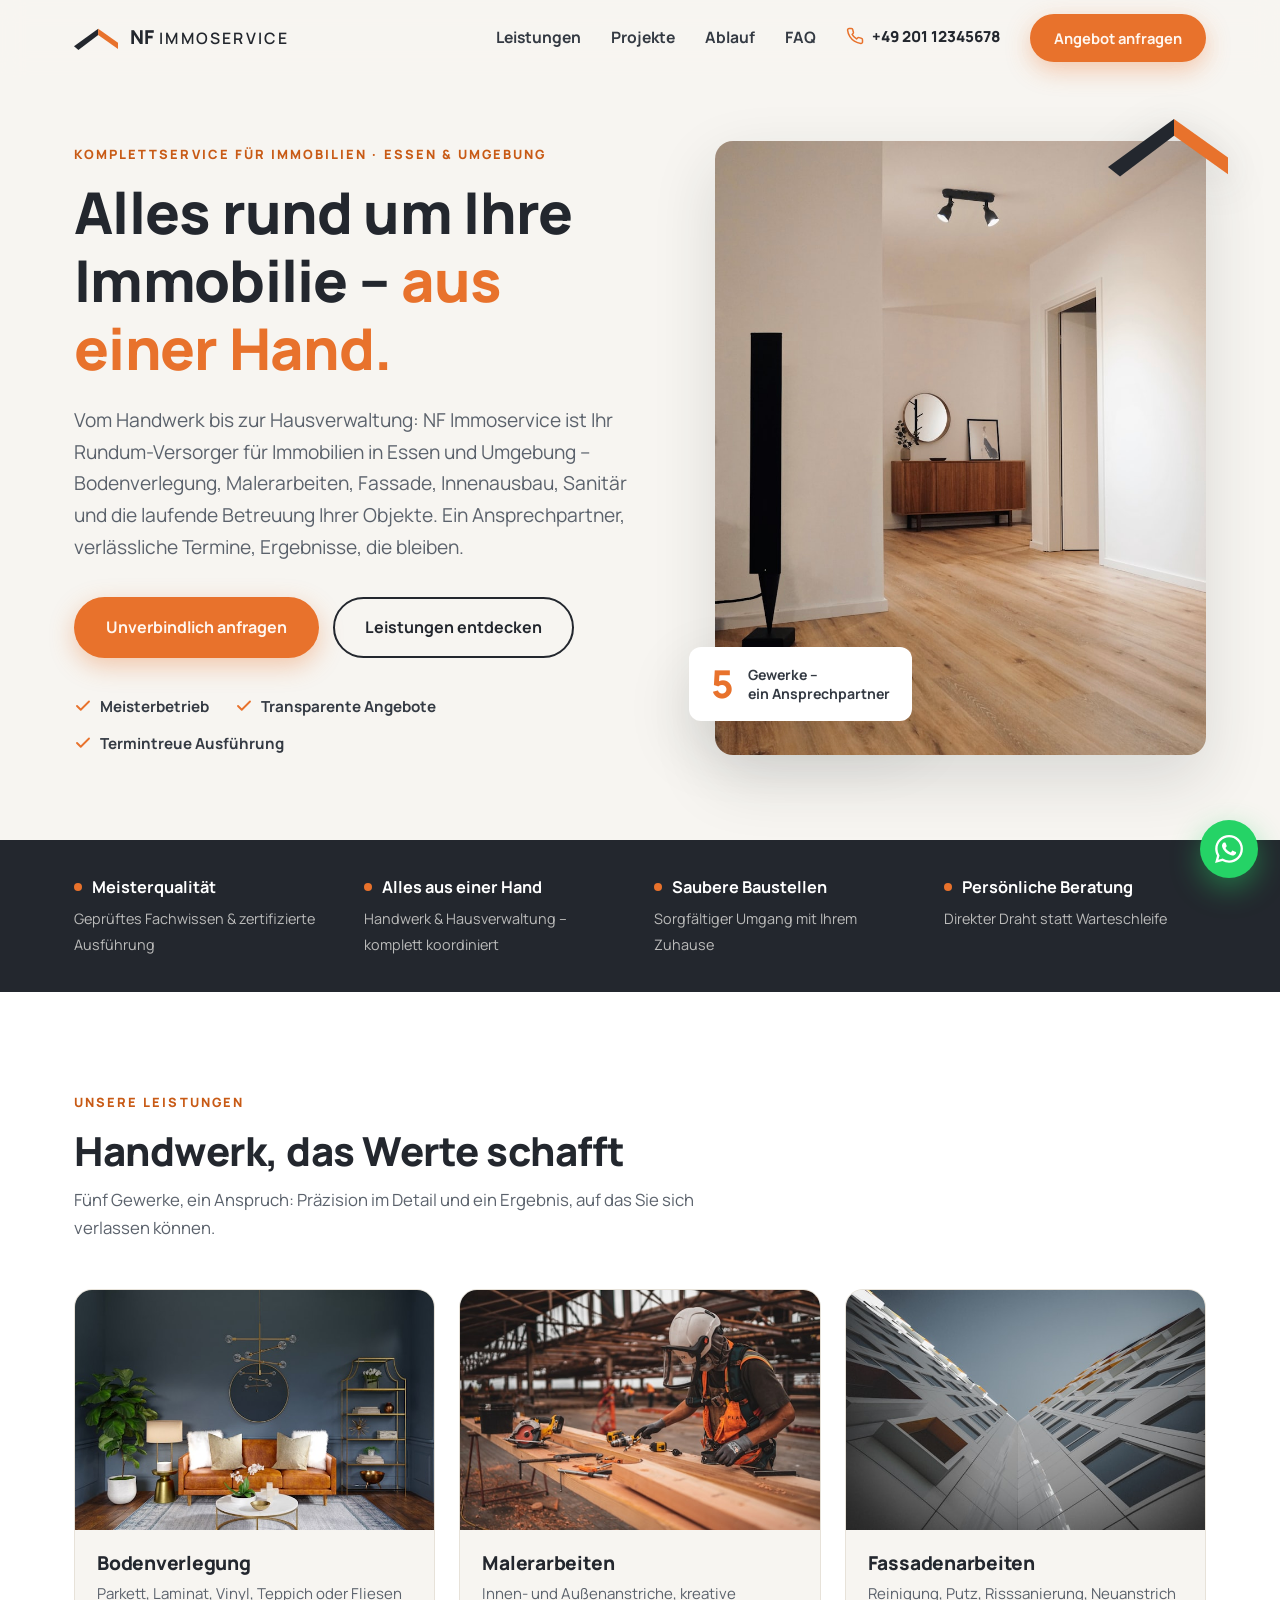
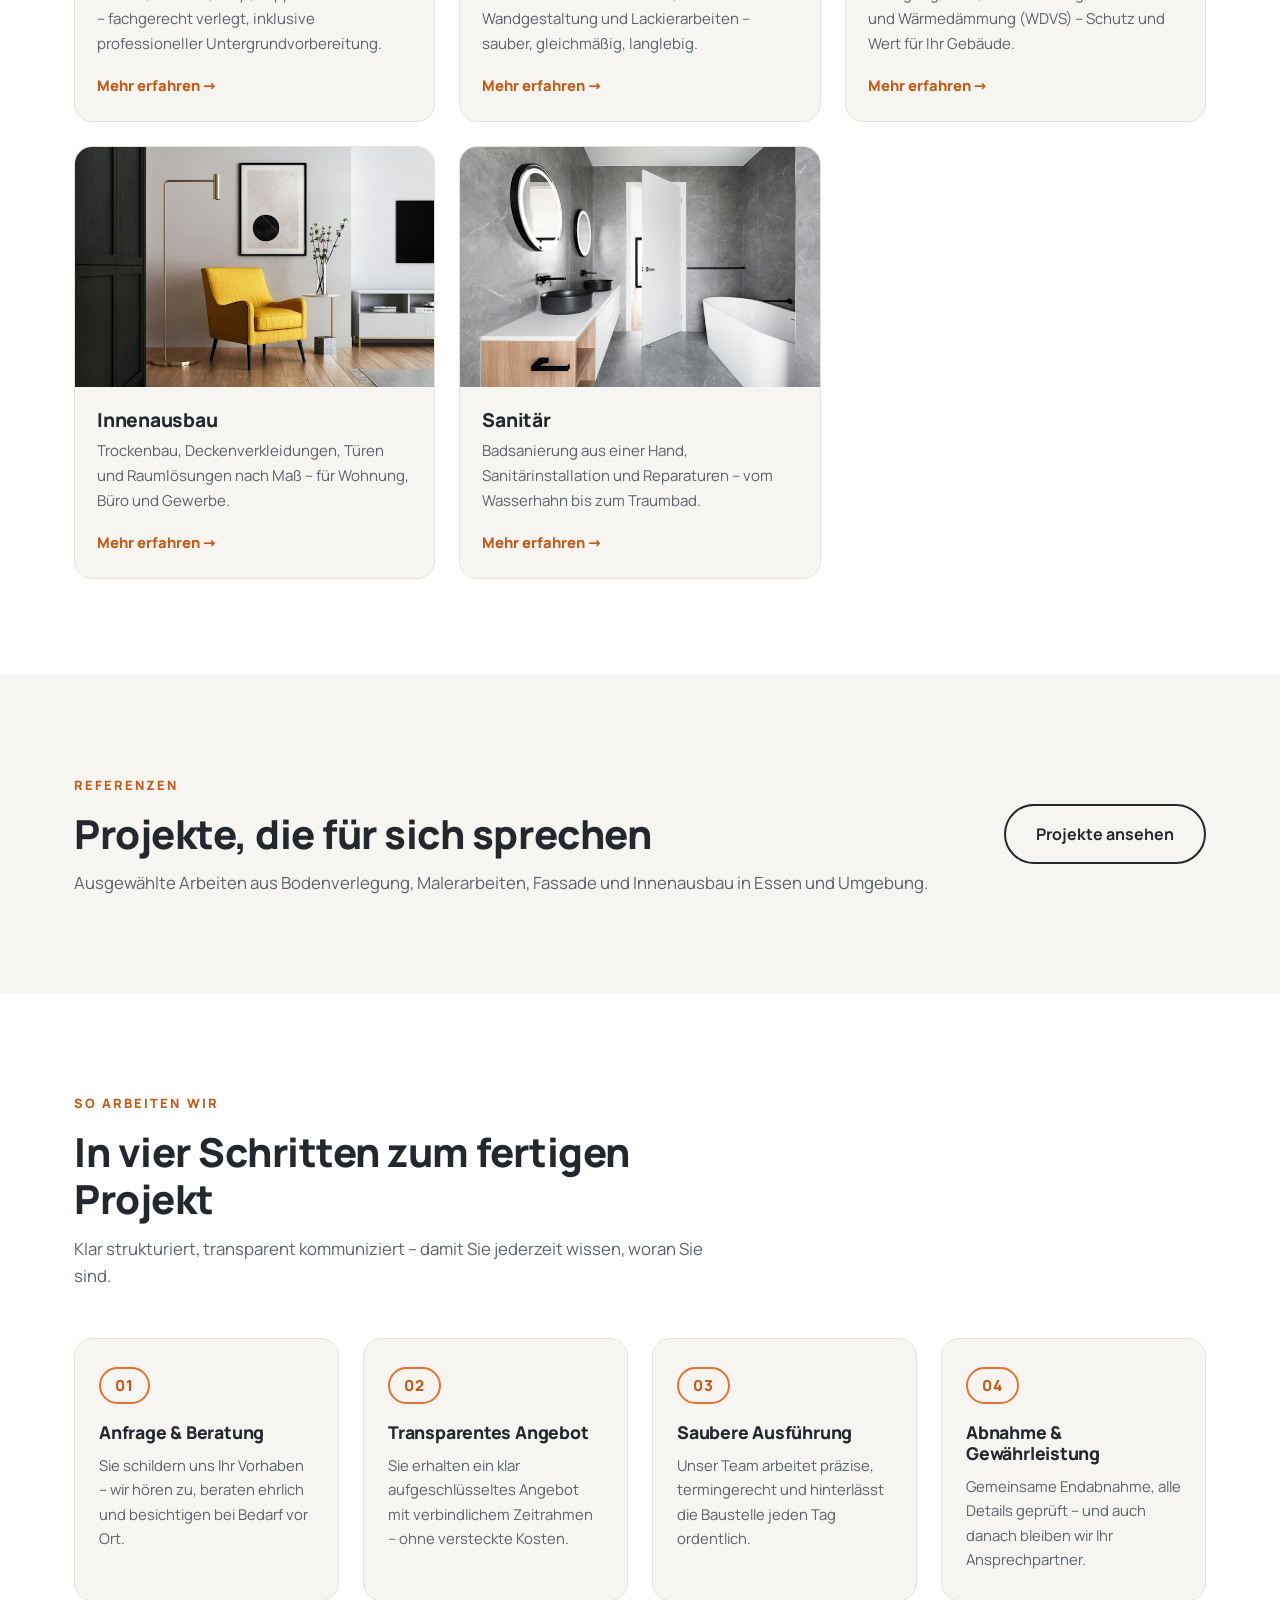
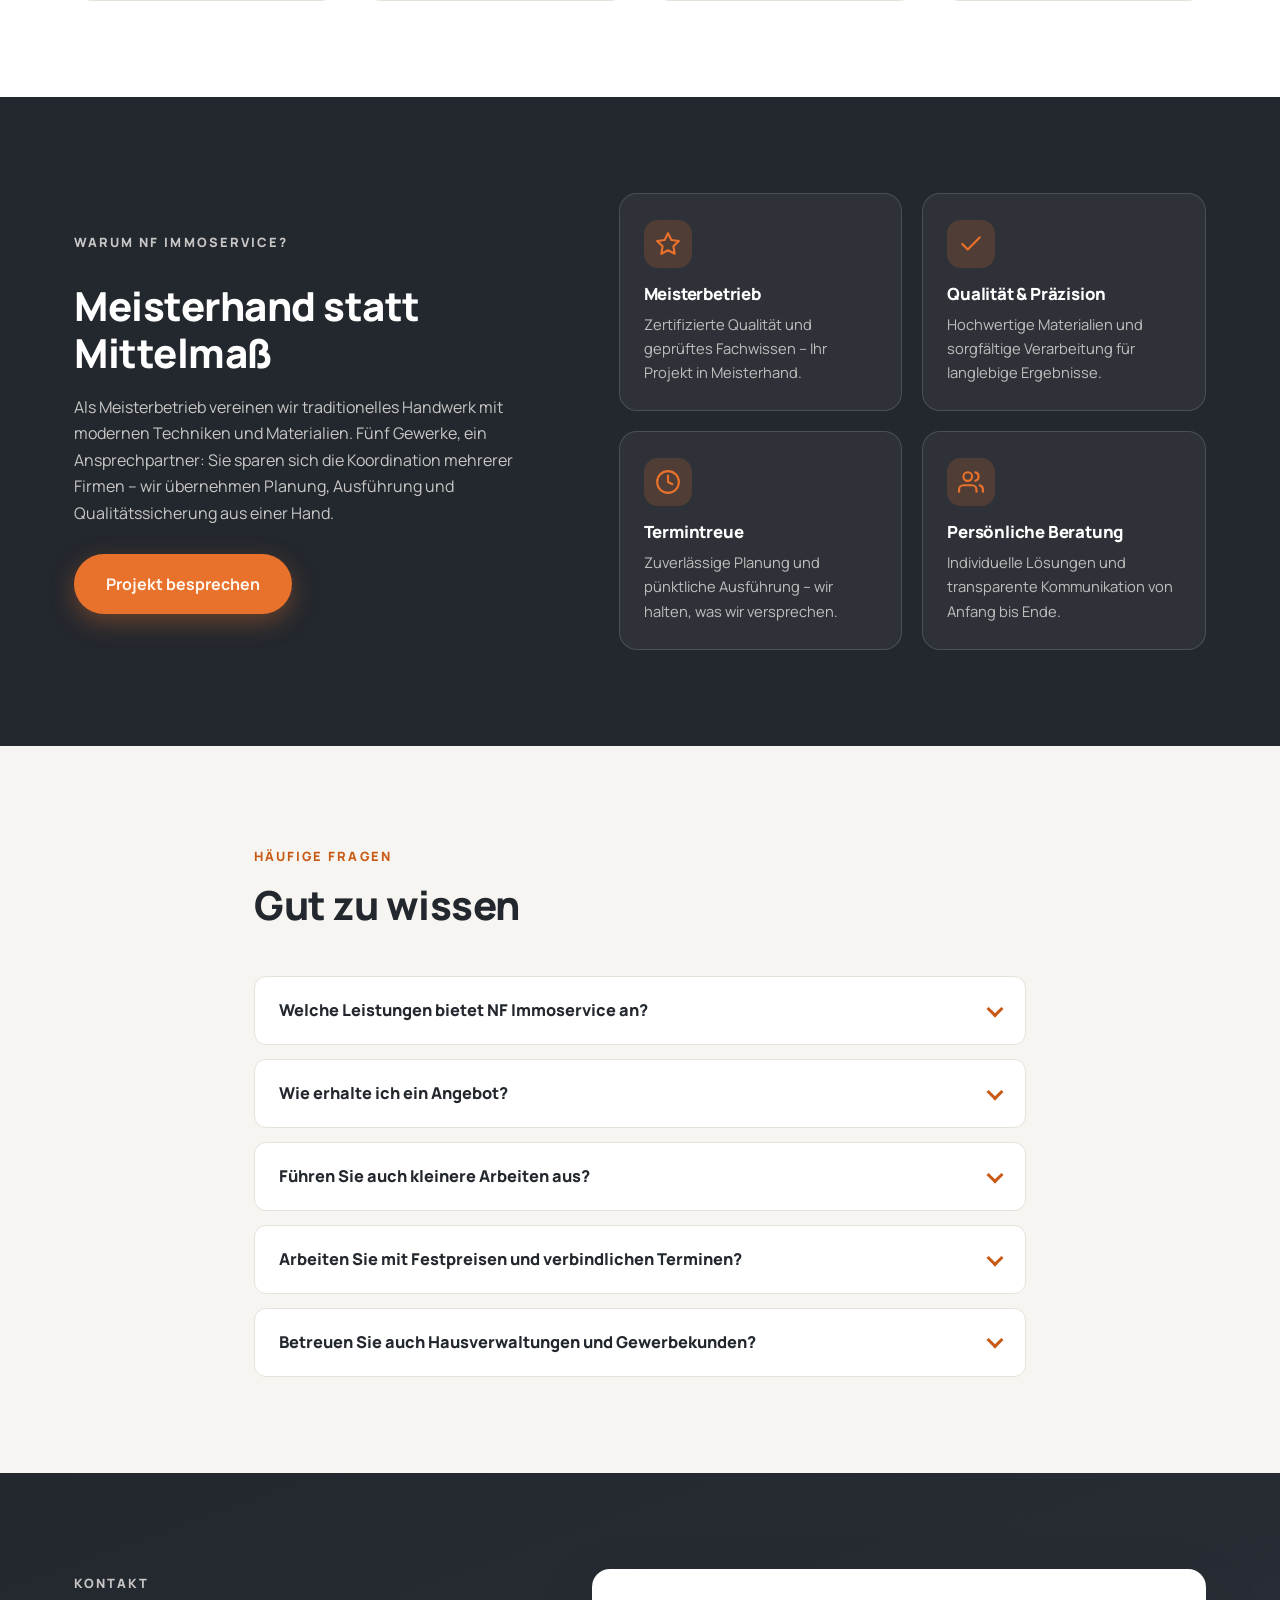
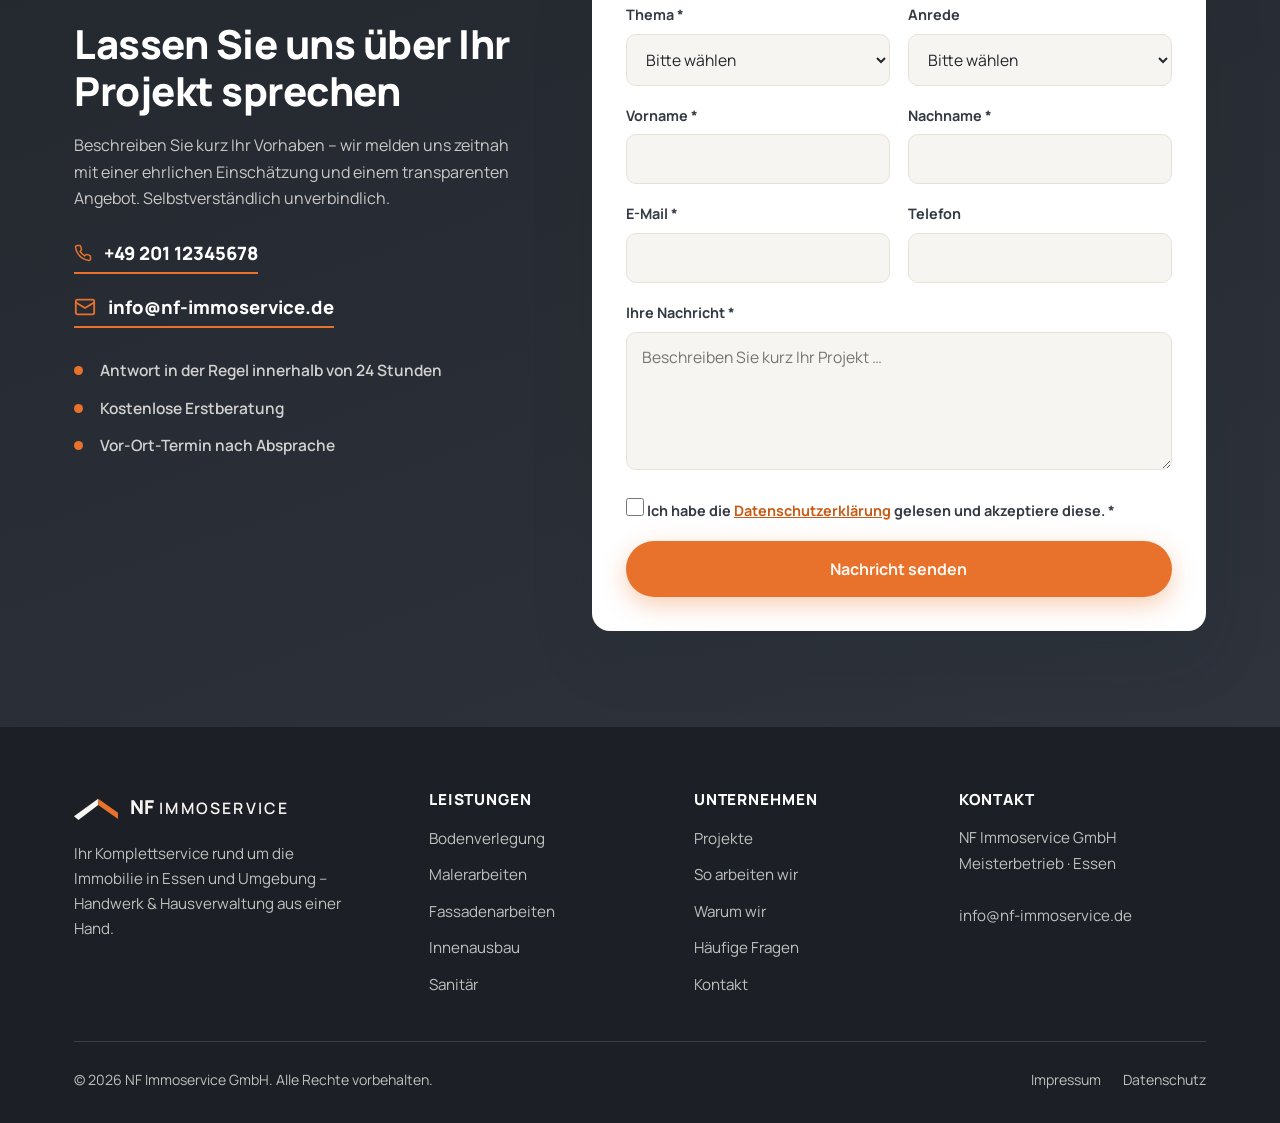
==== commit 70f24731: "Positionierung verbreitern: Komplettversorger inkl. Hausverwaltung Headlines der Startseiten allgeme" ====
--- a/index.html
+++ b/index.html
@@ -6,8 +6,8 @@
 
     <!-- Primary SEO -->
     <title>NF Immoservice GmbH – Meisterbetrieb für Boden, Maler, Fassade &amp; Sanitär in Essen</title>
-    <meta name="description" content="NF Immoservice GmbH – Ihr Meisterbetrieb für Bodenverlegung, Malerarbeiten, Fassadenarbeiten, Innenausbau und Sanitär in Essen und Umgebung. Qualität, Termintreue und persönliche Beratung aus einer Hand.">
-    <meta name="keywords" content="Bodenverlegung Essen, Malerarbeiten Essen, Fassadenarbeiten Essen, Innenausbau Essen, Sanitär Essen, Badsanierung Essen, Meisterbetrieb, Handwerker Essen, Parkett, Vinyl, Laminat, Trockenbau, WDVS, NF Immoservice">
+    <meta name="description" content="NF Immoservice GmbH – Ihr Komplettservice rund um die Immobilie in Essen: Bodenverlegung, Malerarbeiten, Fassade, Innenausbau, Sanitär und Hausverwaltung. Alles aus einer Hand, vom Meisterbetrieb.">
+    <meta name="keywords" content="Bodenverlegung Essen, Malerarbeiten Essen, Fassadenarbeiten Essen, Innenausbau Essen, Sanitär Essen, Badsanierung Essen, Hausverwaltung Essen, Objektbetreuung, Meisterbetrieb, Handwerker Essen, Parkett, Vinyl, Laminat, Trockenbau, WDVS, NF Immoservice">
     <meta name="author" content="NF Immoservice GmbH">
     <meta name="robots" content="index, follow, max-image-preview:large">
     <link rel="canonical" href="https://www.nf-immoservice.de/">
@@ -44,7 +44,7 @@
       "@id": "https://www.nf-immoservice.de/#business",
       "name": "NF Immoservice GmbH",
       "alternateName": "NF Immoservice",
-      "description": "Meisterbetrieb für Bodenverlegung, Malerarbeiten, Fassadenarbeiten, Innenausbau und Sanitär in Essen und Umgebung.",
+      "description": "Komplettservice rund um die Immobilie in Essen und Umgebung: Bodenverlegung, Malerarbeiten, Fassadenarbeiten, Innenausbau, Sanitär und Hausverwaltung.",
       "url": "https://www.nf-immoservice.de/",
       "email": "info@nf-immoservice.de",
       "address": { "@type": "PostalAddress", "addressLocality": "Essen", "addressCountry": "DE" },
@@ -58,7 +58,8 @@
         { "@type": "Offer", "itemOffered": { "@type": "Service", "name": "Malerarbeiten", "description": "Innen- und Außenanstriche, kreative Wandgestaltung und Lackierarbeiten mit hochwertigen Materialien." } },
         { "@type": "Offer", "itemOffered": { "@type": "Service", "name": "Fassadenarbeiten", "description": "Fassadenreinigung, Putzarbeiten, Risssanierung, Neuanstrich und Wärmedämmverbundsysteme (WDVS)." } },
         { "@type": "Offer", "itemOffered": { "@type": "Service", "name": "Innenausbau", "description": "Trockenbau, Deckenverkleidung, Türen und individuelle Raumlösungen für Wohnung, Büro und Gewerbe." } },
-        { "@type": "Offer", "itemOffered": { "@type": "Service", "name": "Sanitär", "description": "Badsanierung aus einer Hand, Sanitärinstallation sowie Reparatur und Austausch von Armaturen, WCs und Duschen." } }
+        { "@type": "Offer", "itemOffered": { "@type": "Service", "name": "Sanitär", "description": "Badsanierung aus einer Hand, Sanitärinstallation sowie Reparatur und Austausch von Armaturen, WCs und Duschen." } },
+        { "@type": "Offer", "itemOffered": { "@type": "Service", "name": "Hausverwaltung & Objektbetreuung", "description": "Laufende Betreuung und Instandhaltung von Wohn- und Gewerbeimmobilien – von der Kleinreparatur bis zur Sanierung bei Mieterwechsel." } }
       ]
     }
     </script>
@@ -147,9 +148,9 @@
         <section class="hero">
             <div class="container hero-grid">
                 <div class="hero-copy">
-                    <p class="eyebrow">Meisterbetrieb in Essen &amp; Umgebung</p>
-                    <h1>Boden, Wand &amp; Fassade – <span class="accent">alles aus einer Hand.</span></h1>
-                    <p class="lead">Von der Bodenverlegung über Malerarbeiten bis zu Fassade und Innenausbau: NF Immoservice steht in Essen und Umgebung für präzises Handwerk, verlässliche Termine und Ergebnisse, die überzeugen – heute und in Jahren.</p>
+                    <p class="eyebrow">Komplettservice für Immobilien · Essen &amp; Umgebung</p>
+                    <h1>Alles rund um Ihre Immobilie – <span class="accent">aus einer Hand.</span></h1>
+                    <p class="lead">Vom Handwerk bis zur Hausverwaltung: NF Immoservice ist Ihr Rundum-Versorger für Immobilien in Essen und Umgebung – Bodenverlegung, Malerarbeiten, Fassade, Innenausbau, Sanitär und die laufende Betreuung Ihrer Objekte. Ein Ansprechpartner, verlässliche Termine, Ergebnisse, die bleiben.</p>
                     <div class="hero-actions">
                         <a href="#kontakt" class="btn btn-primary">Unverbindlich anfragen</a>
                         <a href="#leistungen" class="btn btn-ghost">Leistungen entdecken</a>
@@ -194,7 +195,7 @@
                 </div>
                 <div class="trust-item">
                     <strong>Alles aus einer Hand</strong>
-                    <span>Boden, Maler, Fassade, Innenausbau &amp; Sanitär</span>
+                    <span>Handwerk &amp; Hausverwaltung – komplett koordiniert</span>
                 </div>
                 <div class="trust-item">
                     <strong>Saubere Baustellen</strong>
@@ -482,7 +483,7 @@
                         </svg>
                         <span class="brand-text">NF <em>Immoservice</em></span>
                     </a>
-                    <p class="footer-tagline">Ihr Meisterbetrieb für Boden, Wand &amp; Fassade in Essen und Umgebung.</p>
+                    <p class="footer-tagline">Ihr Komplettservice rund um die Immobilie in Essen und Umgebung – Handwerk &amp; Hausverwaltung aus einer Hand.</p>
                 </div>
                 <div class="footer-col">
                     <h4>Leistungen</h4>
--- a/styles.css
+++ b/styles.css
@@ -69,8 +69,8 @@
 
 h1, h2, h3, h4 {
     font-weight: 800;
-    line-height: 1.15;
-    letter-spacing: -0.02em;
+    line-height: 1.18;
+    letter-spacing: -0.012em;
     color: var(--ink);
 }
 
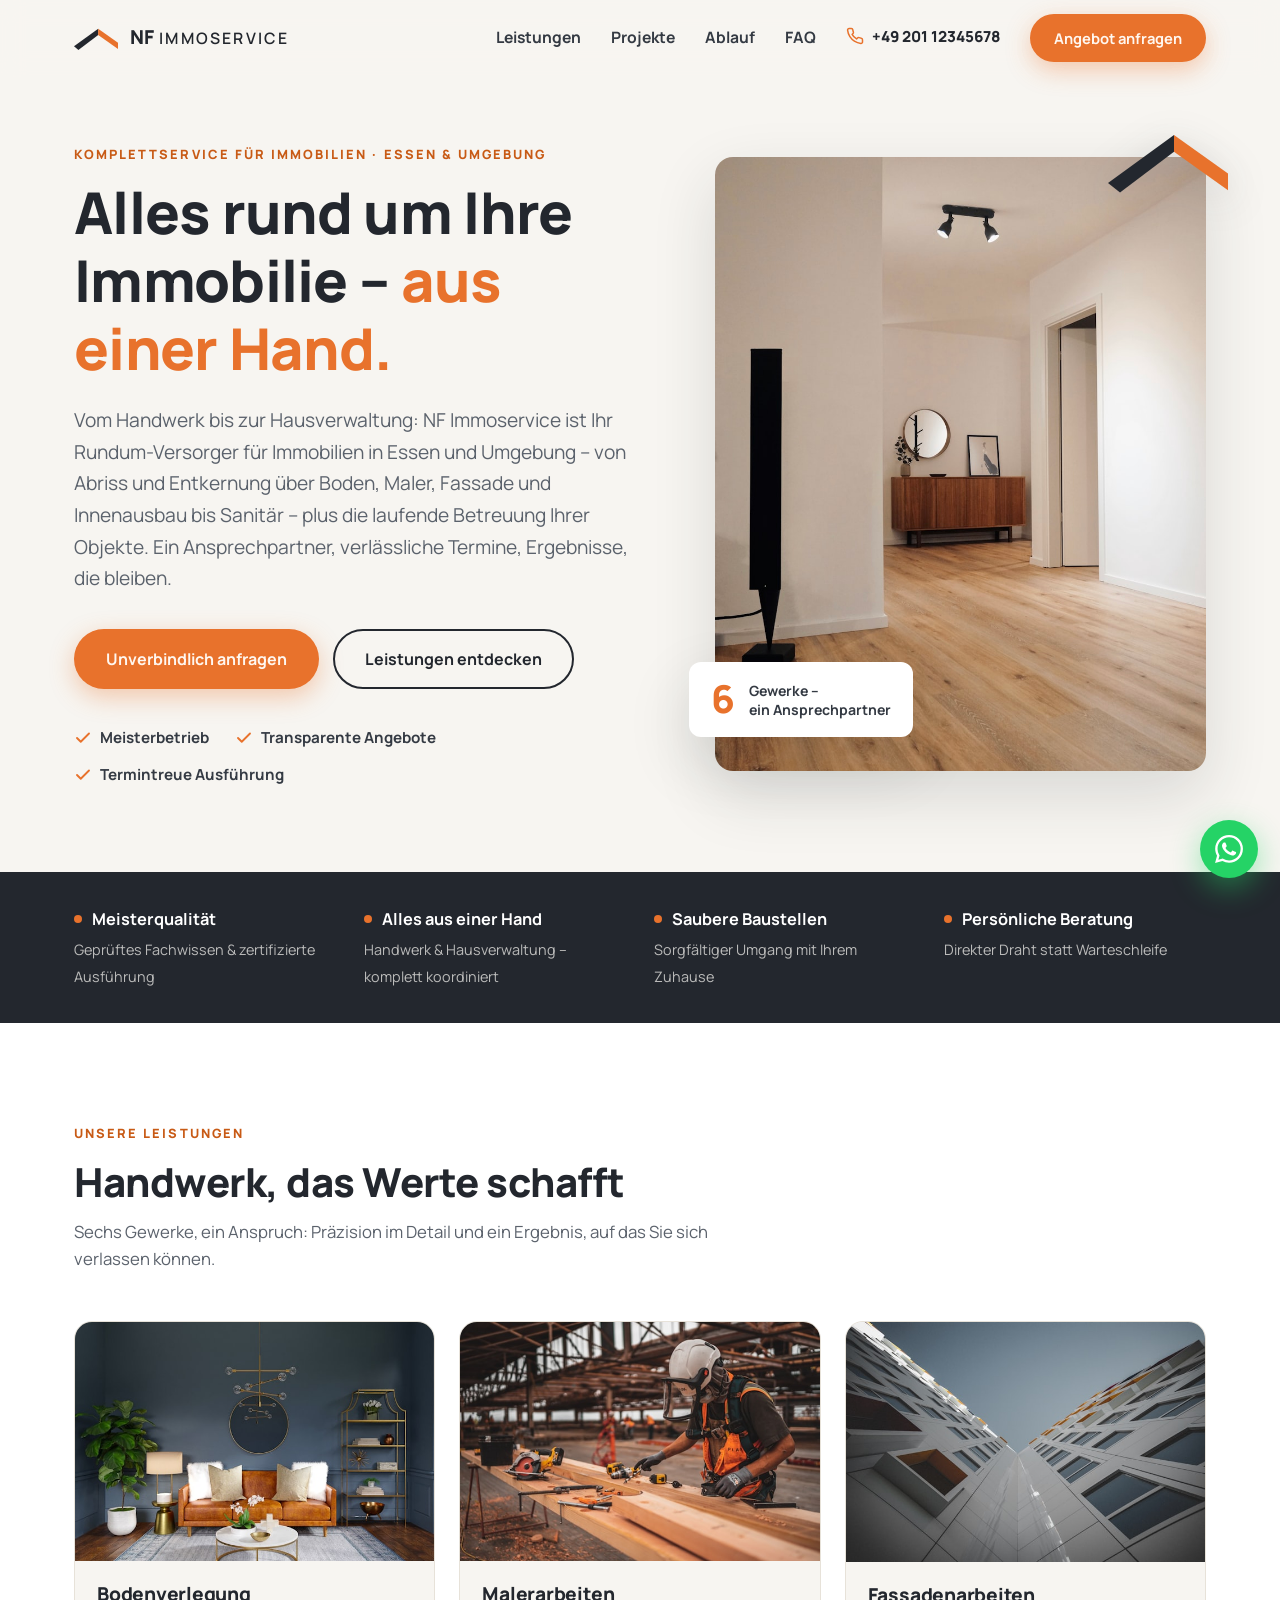
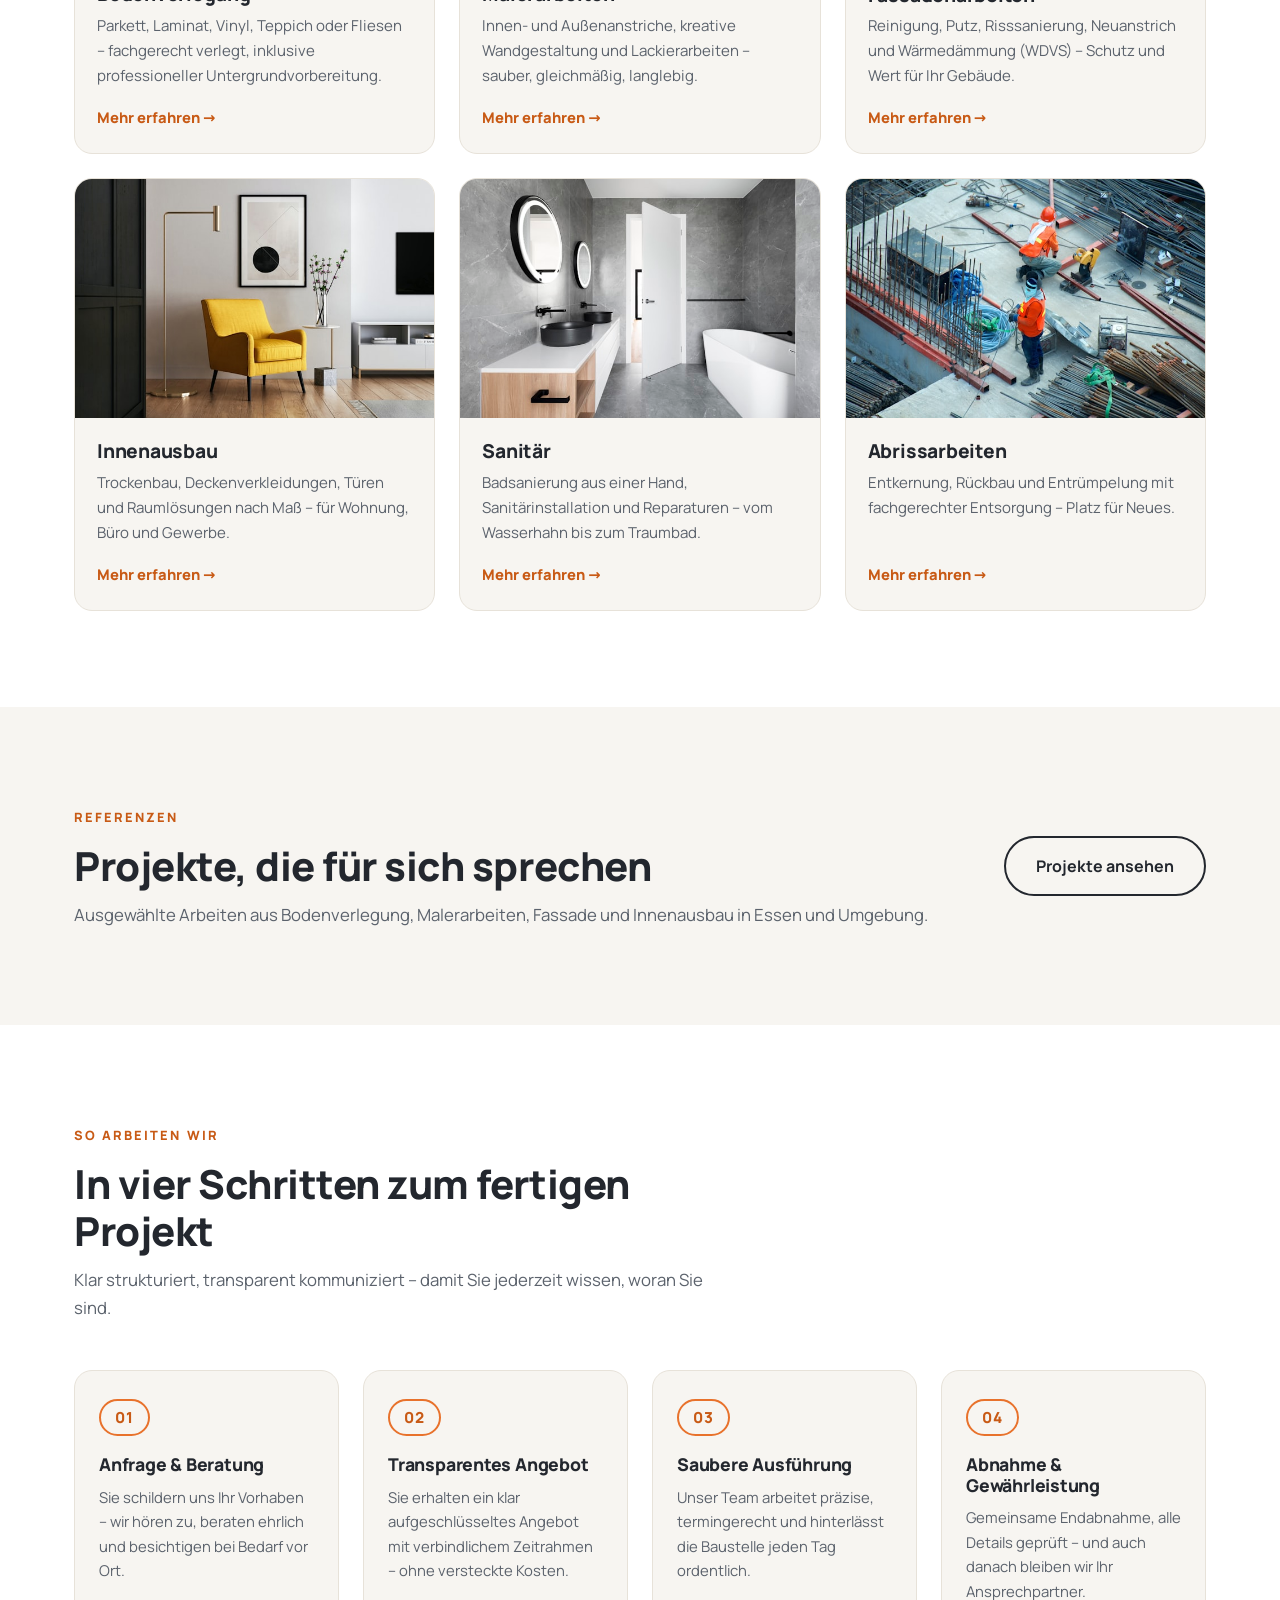
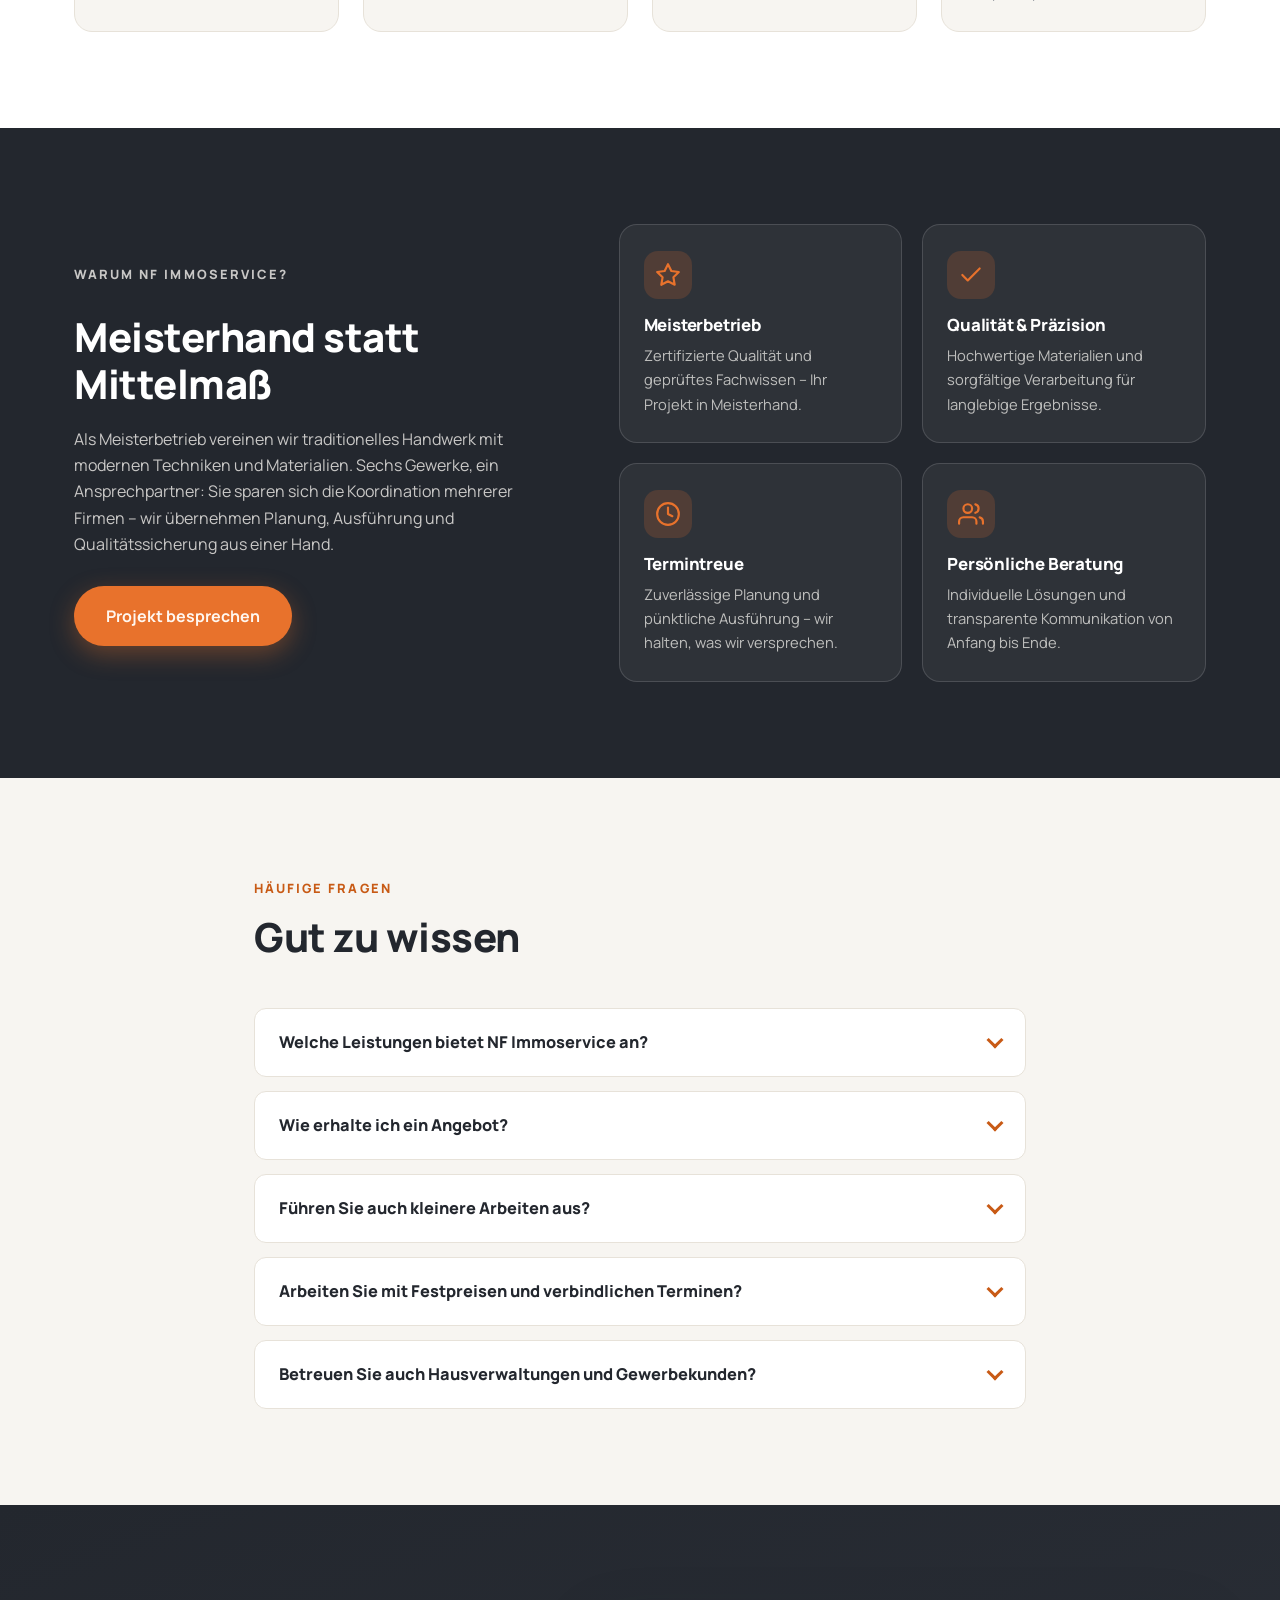
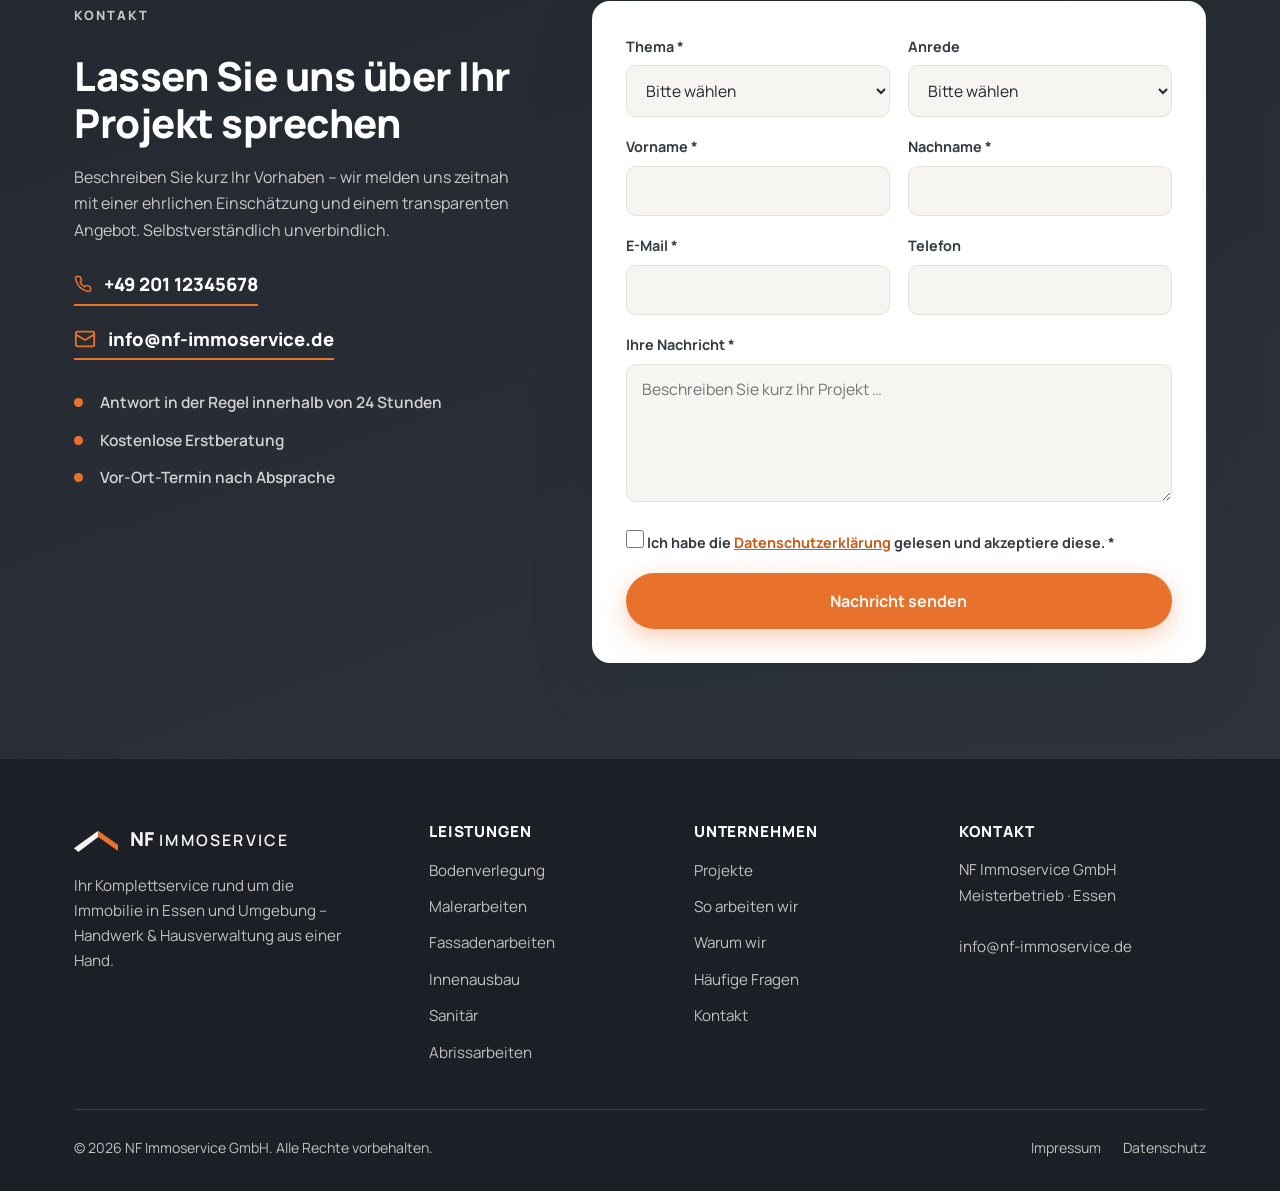
==== commit 87240792: "Abrissarbeiten als sechstes Gewerk aufnehmen - Neue Leistungsseite /leistungen/abrissarbeiten/ mit F" ====
--- a/index.html
+++ b/index.html
@@ -6,7 +6,7 @@
 
     <!-- Primary SEO -->
     <title>NF Immoservice GmbH – Meisterbetrieb für Boden, Maler, Fassade &amp; Sanitär in Essen</title>
-    <meta name="description" content="NF Immoservice GmbH – Ihr Komplettservice rund um die Immobilie in Essen: Bodenverlegung, Malerarbeiten, Fassade, Innenausbau, Sanitär und Hausverwaltung. Alles aus einer Hand, vom Meisterbetrieb.">
+    <meta name="description" content="NF Immoservice GmbH – Ihr Komplettservice rund um die Immobilie in Essen: Abriss, Bodenverlegung, Malerarbeiten, Fassade, Innenausbau, Sanitär und Hausverwaltung. Alles aus einer Hand, vom Meisterbetrieb.">
     <meta name="keywords" content="Bodenverlegung Essen, Malerarbeiten Essen, Fassadenarbeiten Essen, Innenausbau Essen, Sanitär Essen, Badsanierung Essen, Hausverwaltung Essen, Objektbetreuung, Meisterbetrieb, Handwerker Essen, Parkett, Vinyl, Laminat, Trockenbau, WDVS, NF Immoservice">
     <meta name="author" content="NF Immoservice GmbH">
     <meta name="robots" content="index, follow, max-image-preview:large">
@@ -44,7 +44,7 @@
       "@id": "https://www.nf-immoservice.de/#business",
       "name": "NF Immoservice GmbH",
       "alternateName": "NF Immoservice",
-      "description": "Komplettservice rund um die Immobilie in Essen und Umgebung: Bodenverlegung, Malerarbeiten, Fassadenarbeiten, Innenausbau, Sanitär und Hausverwaltung.",
+      "description": "Komplettservice rund um die Immobilie in Essen und Umgebung: Abrissarbeiten, Bodenverlegung, Malerarbeiten, Fassadenarbeiten, Innenausbau, Sanitär und Hausverwaltung.",
       "url": "https://www.nf-immoservice.de/",
       "email": "info@nf-immoservice.de",
       "address": { "@type": "PostalAddress", "addressLocality": "Essen", "addressCountry": "DE" },
@@ -59,6 +59,7 @@
         { "@type": "Offer", "itemOffered": { "@type": "Service", "name": "Fassadenarbeiten", "description": "Fassadenreinigung, Putzarbeiten, Risssanierung, Neuanstrich und Wärmedämmverbundsysteme (WDVS)." } },
         { "@type": "Offer", "itemOffered": { "@type": "Service", "name": "Innenausbau", "description": "Trockenbau, Deckenverkleidung, Türen und individuelle Raumlösungen für Wohnung, Büro und Gewerbe." } },
         { "@type": "Offer", "itemOffered": { "@type": "Service", "name": "Sanitär", "description": "Badsanierung aus einer Hand, Sanitärinstallation sowie Reparatur und Austausch von Armaturen, WCs und Duschen." } },
+        { "@type": "Offer", "itemOffered": { "@type": "Service", "name": "Abrissarbeiten", "description": "Entkernung, Rückbau nichttragender Bauteile, Demontage, Entrümpelung und fachgerechte Entsorgung." } },
         { "@type": "Offer", "itemOffered": { "@type": "Service", "name": "Hausverwaltung & Objektbetreuung", "description": "Laufende Betreuung und Instandhaltung von Wohn- und Gewerbeimmobilien – von der Kleinreparatur bis zur Sanierung bei Mieterwechsel." } }
       ]
     }
@@ -73,7 +74,7 @@
         {
           "@type": "Question",
           "name": "Welche Leistungen bietet NF Immoservice an?",
-          "acceptedAnswer": { "@type": "Answer", "text": "Wir sind Ihr Meisterbetrieb für Bodenverlegung (Parkett, Laminat, Vinyl, Teppich, Fliesen), Malerarbeiten innen und außen, Fassadenarbeiten inklusive Wärmedämmung, kompletten Innenausbau sowie Sanitärarbeiten und Badsanierung." }
+          "acceptedAnswer": { "@type": "Answer", "text": "Wir sind Ihr Meisterbetrieb für Bodenverlegung (Parkett, Laminat, Vinyl, Teppich, Fliesen), Malerarbeiten innen und außen, Fassadenarbeiten inklusive Wärmedämmung, kompletten Innenausbau, Sanitärarbeiten und Badsanierung sowie Abriss- und Entkernungsarbeiten." }
         },
         {
           "@type": "Question",
@@ -135,6 +136,7 @@
             <a href="leistungen/fassadenarbeiten/">Fassadenarbeiten</a>
             <a href="leistungen/innenausbau/">Innenausbau</a>
             <a href="leistungen/sanitaer/">Sanitär</a>
+            <a href="leistungen/abrissarbeiten/">Abrissarbeiten</a>
             <a href="projekte/">Projekte</a>
             <a href="#ablauf">Ablauf</a>
             <a href="#faq">FAQ</a>
@@ -150,7 +152,7 @@
                 <div class="hero-copy">
                     <p class="eyebrow">Komplettservice für Immobilien · Essen &amp; Umgebung</p>
                     <h1>Alles rund um Ihre Immobilie – <span class="accent">aus einer Hand.</span></h1>
-                    <p class="lead">Vom Handwerk bis zur Hausverwaltung: NF Immoservice ist Ihr Rundum-Versorger für Immobilien in Essen und Umgebung – Bodenverlegung, Malerarbeiten, Fassade, Innenausbau, Sanitär und die laufende Betreuung Ihrer Objekte. Ein Ansprechpartner, verlässliche Termine, Ergebnisse, die bleiben.</p>
+                    <p class="lead">Vom Handwerk bis zur Hausverwaltung: NF Immoservice ist Ihr Rundum-Versorger für Immobilien in Essen und Umgebung – von Abriss und Entkernung über Boden, Maler, Fassade und Innenausbau bis Sanitär – plus die laufende Betreuung Ihrer Objekte. Ein Ansprechpartner, verlässliche Termine, Ergebnisse, die bleiben.</p>
                     <div class="hero-actions">
                         <a href="#kontakt" class="btn btn-primary">Unverbindlich anfragen</a>
                         <a href="#leistungen" class="btn btn-ghost">Leistungen entdecken</a>
@@ -179,7 +181,7 @@
                         <polygon points="55,10 100,42 100,56 55,24" fill="#E8722C"/>
                     </svg>
                     <div class="hero-card">
-                        <span class="hero-card-num">5</span>
+                        <span class="hero-card-num">6</span>
                         <span class="hero-card-label">Gewerke –<br>ein Ansprechpartner</span>
                     </div>
                 </div>
@@ -214,7 +216,7 @@
                 <div class="section-head">
                     <p class="eyebrow">Unsere Leistungen</p>
                     <h2>Handwerk, das Werte schafft</h2>
-                    <p class="section-sub">Fünf Gewerke, ein Anspruch: Präzision im Detail und ein Ergebnis, auf das Sie sich verlassen können.</p>
+                    <p class="section-sub">Sechs Gewerke, ein Anspruch: Präzision im Detail und ein Ergebnis, auf das Sie sich verlassen können.</p>
                 </div>
                 <div class="services-grid">
                     <a href="leistungen/bodenverlegung/" class="service-card">
@@ -264,6 +266,16 @@
                         <div class="service-body">
                             <h3>Sanitär</h3>
                             <p>Badsanierung aus einer Hand, Sanitärinstallation und Reparaturen – vom Wasserhahn bis zum Traumbad.</p>
+                            <span class="link-arrow">Mehr erfahren <span aria-hidden="true">→</span></span>
+                        </div>
+                    </a>
+                    <a href="leistungen/abrissarbeiten/" class="service-card">
+                        <div class="service-image">
+                            <img src="images/abriss-baustelle.jpg" alt="Bauarbeiter bei Rückbauarbeiten auf einer Baustelle" width="640" height="424" loading="lazy">
+                        </div>
+                        <div class="service-body">
+                            <h3>Abrissarbeiten</h3>
+                            <p>Entkernung, Rückbau und Entrümpelung mit fachgerechter Entsorgung – Platz für Neues.</p>
                             <span class="link-arrow">Mehr erfahren <span aria-hidden="true">→</span></span>
                         </div>
                     </a>
@@ -324,7 +336,7 @@
                 <div class="why-copy">
                     <p class="eyebrow eyebrow-light">Warum NF Immoservice?</p>
                     <h2>Meisterhand statt Mittelmaß</h2>
-                    <p>Als Meisterbetrieb vereinen wir traditionelles Handwerk mit modernen Techniken und Materialien. Fünf Gewerke, ein Ansprechpartner: Sie sparen sich die Koordination mehrerer Firmen – wir übernehmen Planung, Ausführung und Qualitätssicherung aus einer Hand.</p>
+                    <p>Als Meisterbetrieb vereinen wir traditionelles Handwerk mit modernen Techniken und Materialien. Sechs Gewerke, ein Ansprechpartner: Sie sparen sich die Koordination mehrerer Firmen – wir übernehmen Planung, Ausführung und Qualitätssicherung aus einer Hand.</p>
                     <a href="#kontakt" class="btn btn-primary">Projekt besprechen</a>
                 </div>
                 <div class="why-cards">
@@ -370,7 +382,7 @@
                 <div class="faq-list">
                     <details class="faq-item">
                         <summary>Welche Leistungen bietet NF Immoservice an?<span class="faq-chevron" aria-hidden="true"></span></summary>
-                        <div class="faq-answer"><p>Wir sind Ihr Meisterbetrieb für Bodenverlegung (Parkett, Laminat, Vinyl, Teppich, Fliesen), Malerarbeiten innen und außen, Fassadenarbeiten inklusive Wärmedämmung, kompletten Innenausbau sowie Sanitärarbeiten und Badsanierung.</p></div>
+                        <div class="faq-answer"><p>Wir sind Ihr Meisterbetrieb für Bodenverlegung (Parkett, Laminat, Vinyl, Teppich, Fliesen), Malerarbeiten innen und außen, Fassadenarbeiten inklusive Wärmedämmung, kompletten Innenausbau, Sanitärarbeiten und Badsanierung sowie Abriss- und Entkernungsarbeiten.</p></div>
                     </details>
                     <details class="faq-item">
                         <summary>Wie erhalte ich ein Angebot?<span class="faq-chevron" aria-hidden="true"></span></summary>
@@ -421,6 +433,7 @@
                                 <option>Fassadenarbeiten</option>
                                 <option>Innenausbau</option>
                                 <option>Sanitär</option>
+                                <option>Abrissarbeiten</option>
                                 <option>Sonstiges</option>
                             </select>
                         </div>
@@ -493,6 +506,7 @@
                         <li><a href="leistungen/fassadenarbeiten/">Fassadenarbeiten</a></li>
                         <li><a href="leistungen/innenausbau/">Innenausbau</a></li>
                         <li><a href="leistungen/sanitaer/">Sanitär</a></li>
+                        <li><a href="leistungen/abrissarbeiten/">Abrissarbeiten</a></li>
                     </ul>
                 </div>
                 <div class="footer-col">
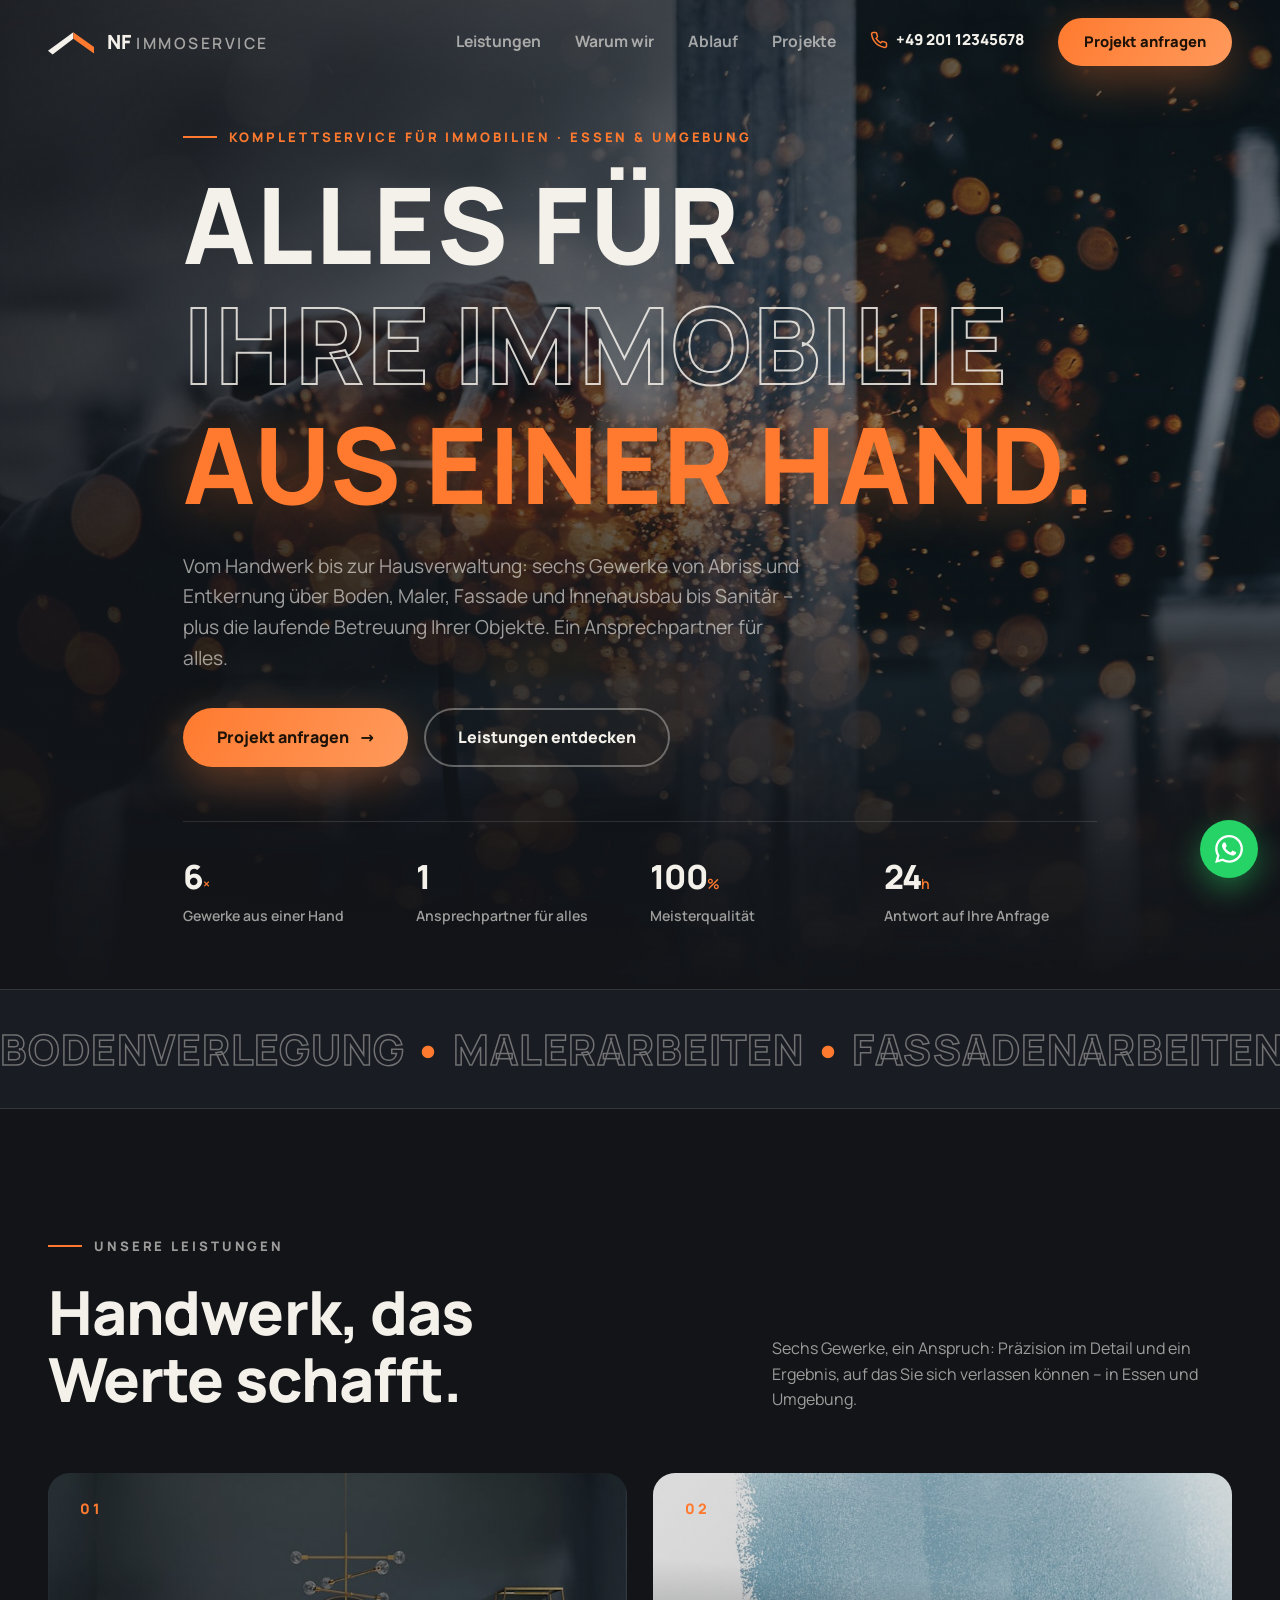
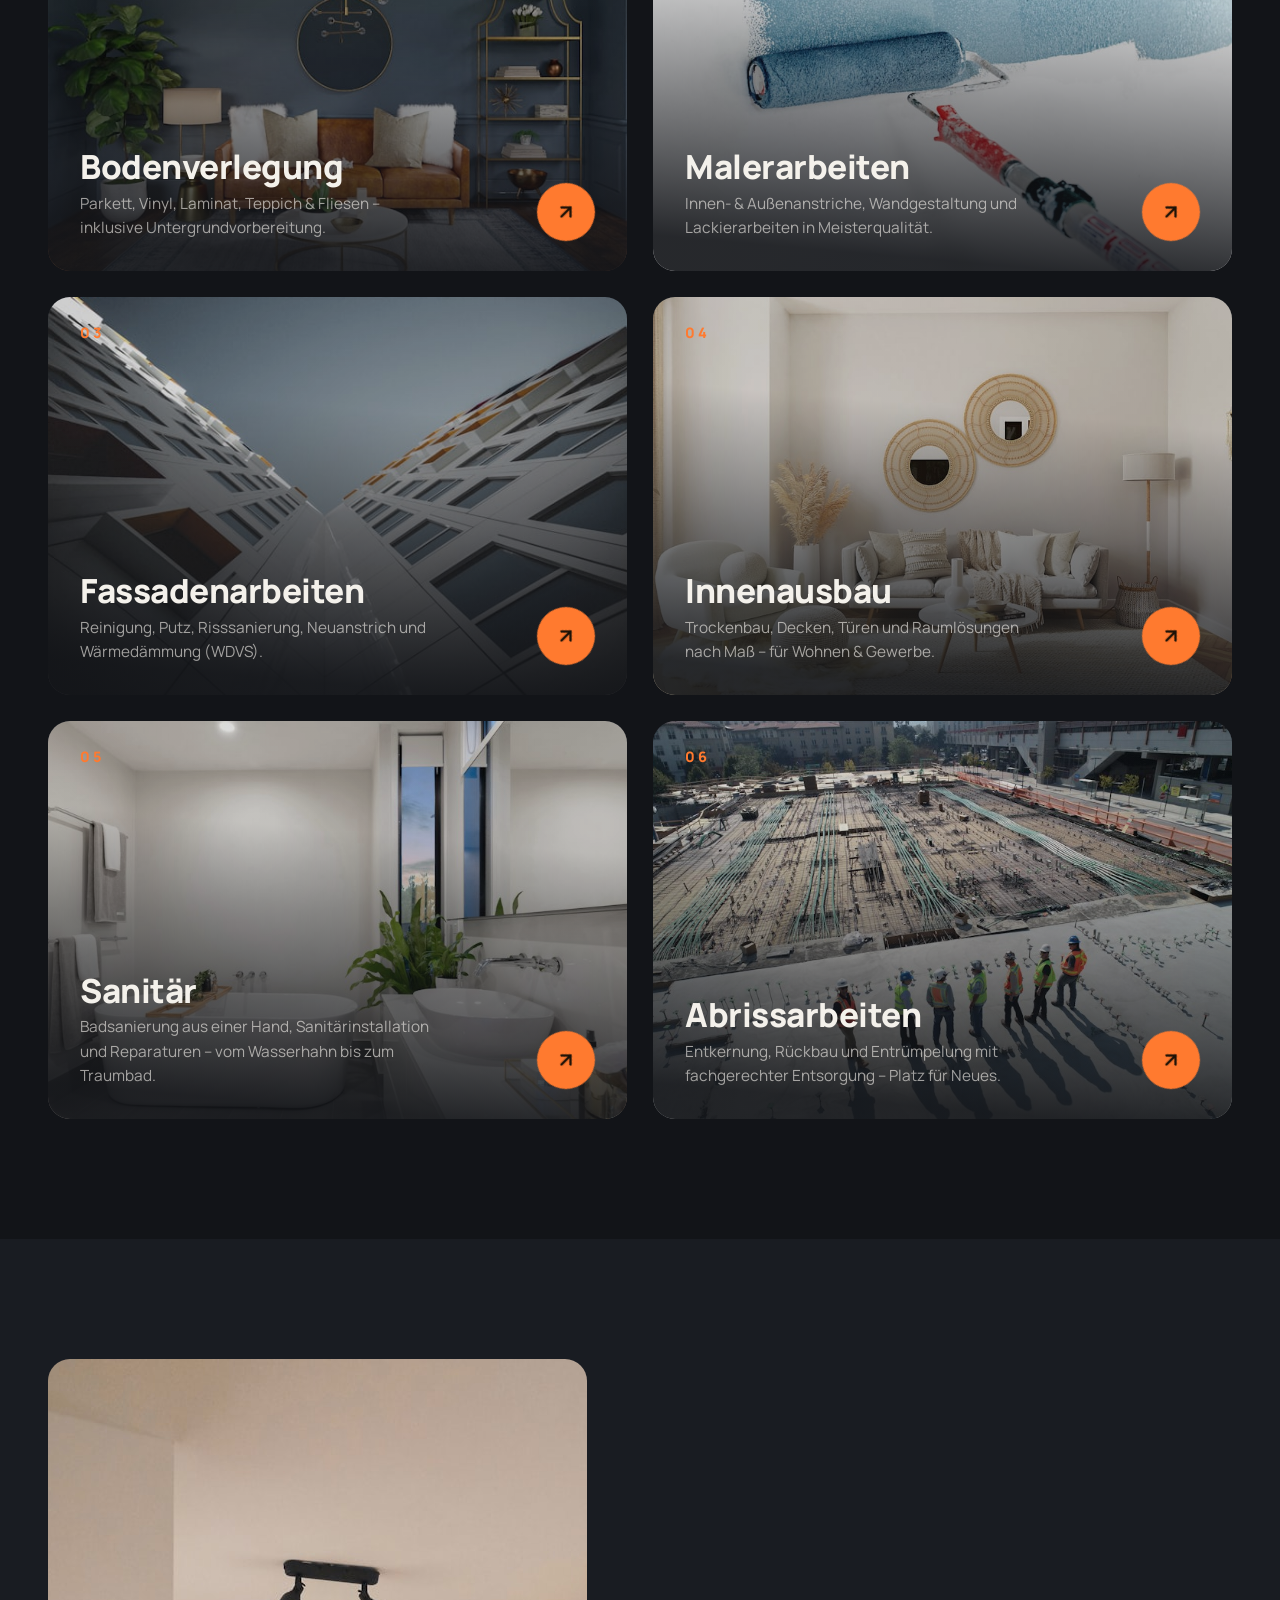
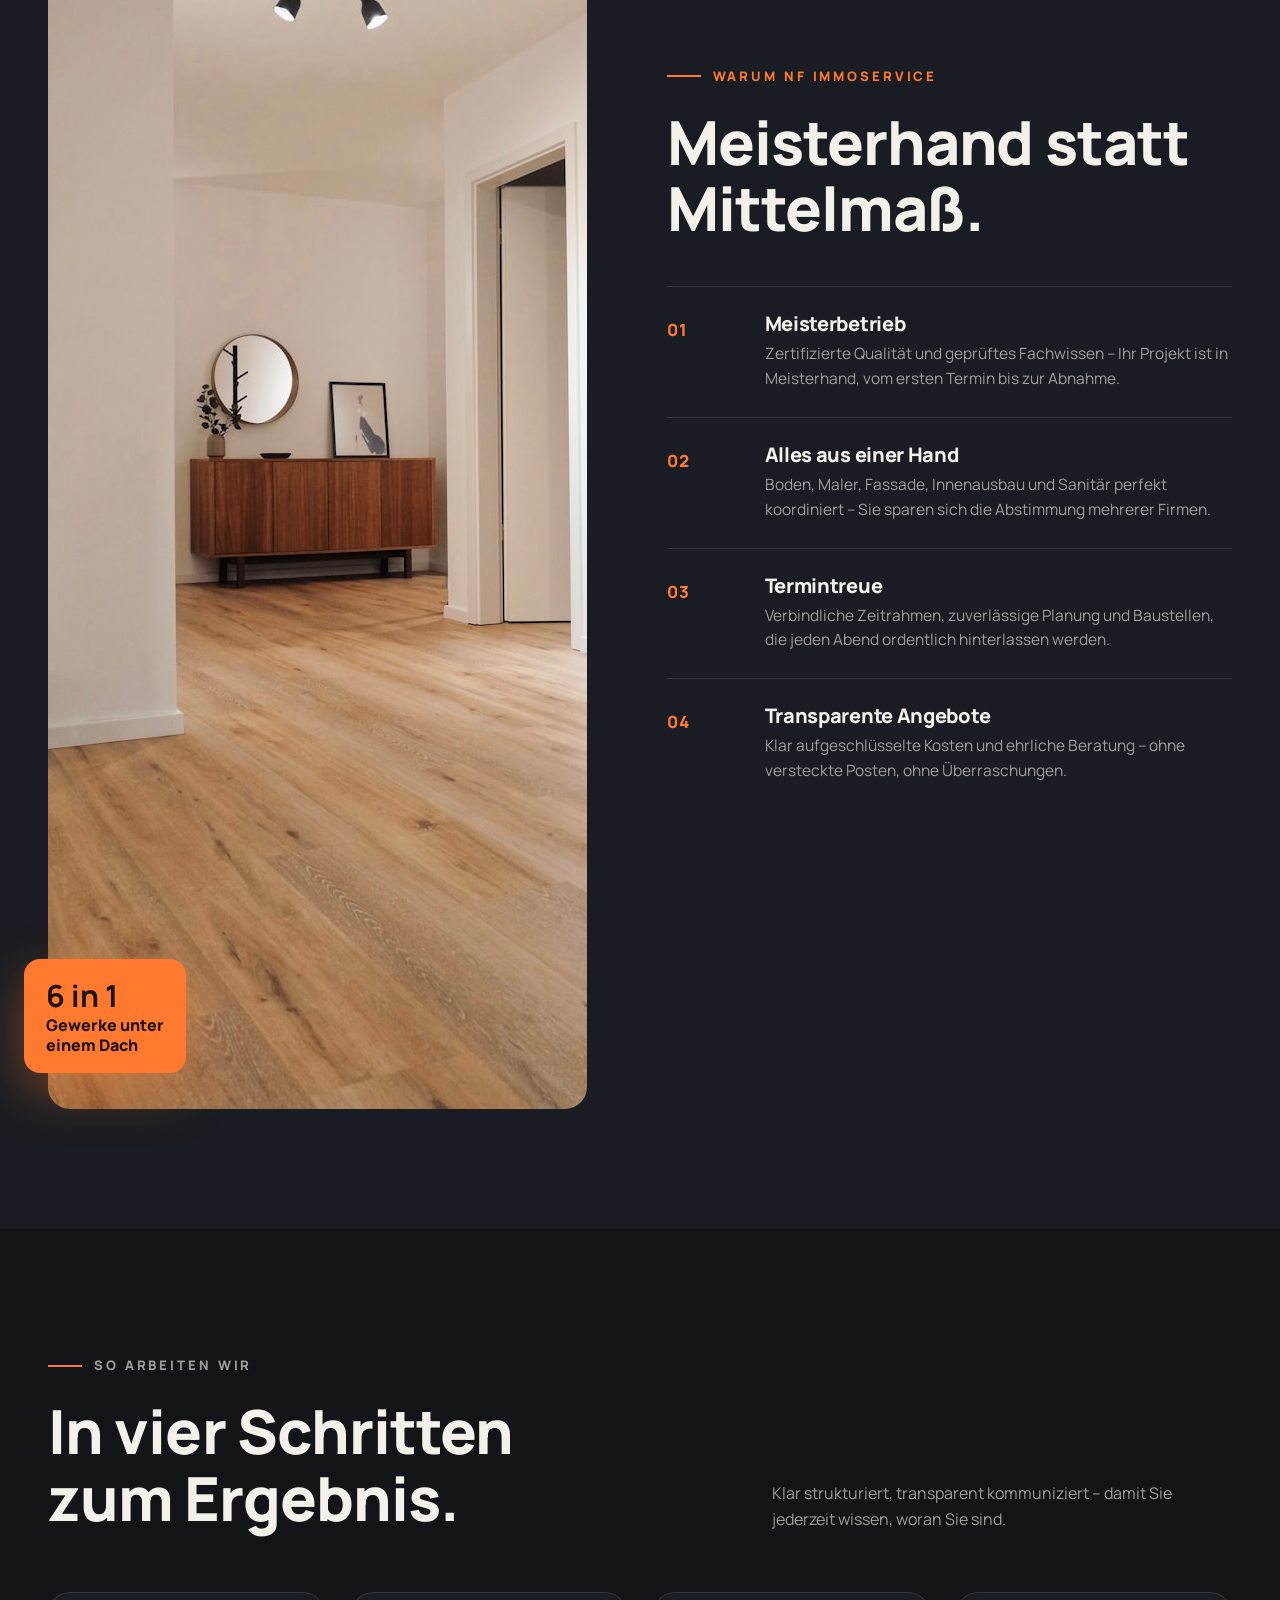
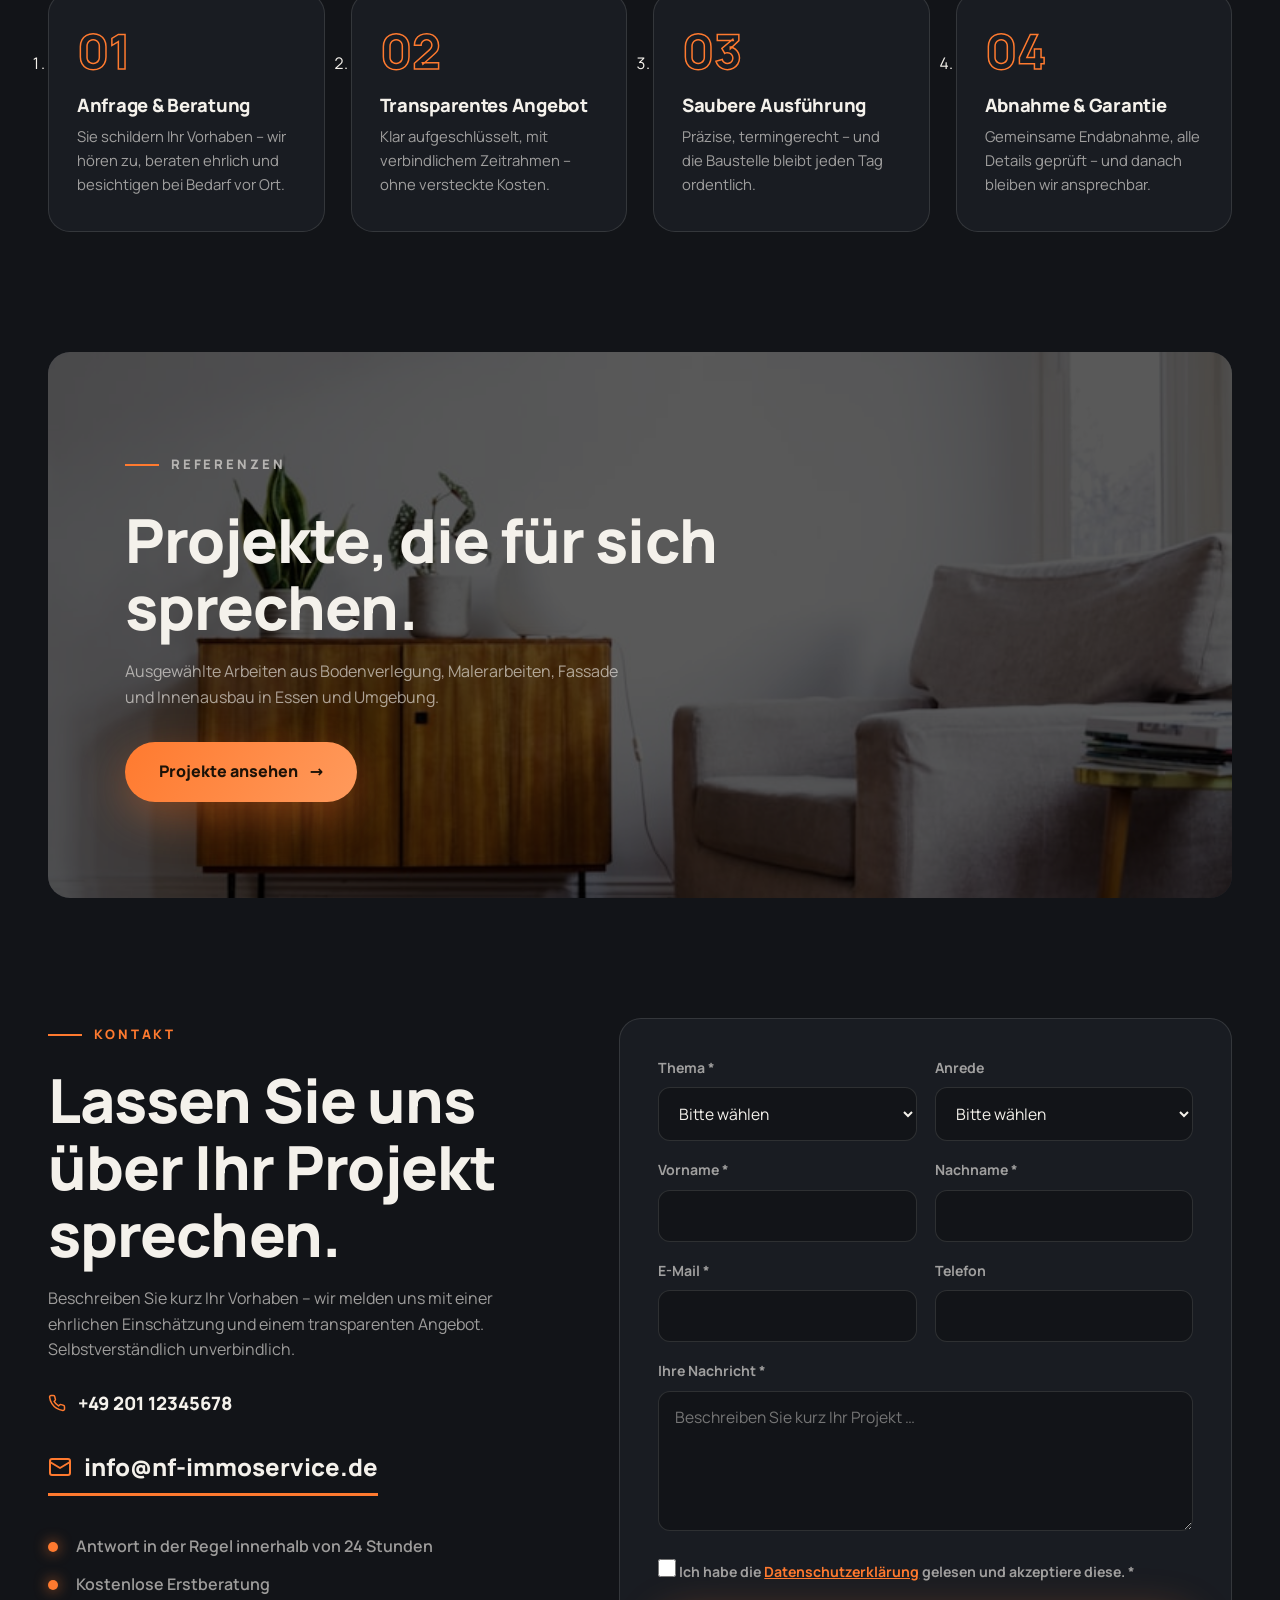
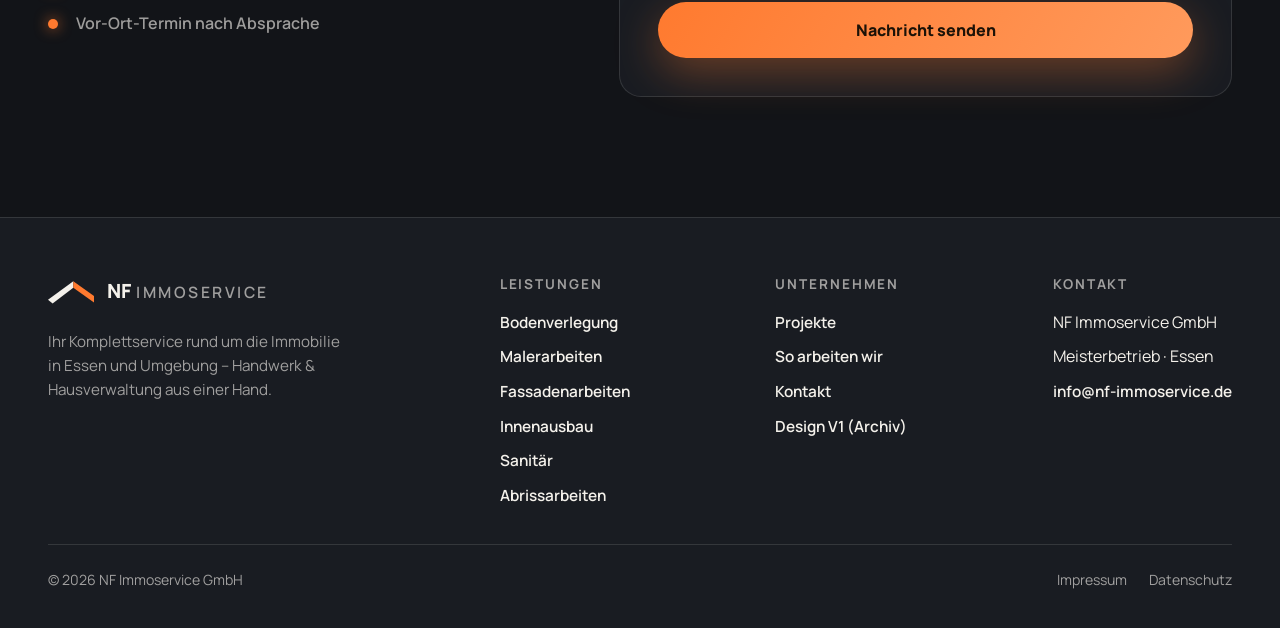
==== commit 1558e9f2: "V2 wird das fuehrende Design: Startseite, alle Unterseiten, neues Hero - V2 zur Startseite befoerder" ====
--- a/index.html
+++ b/index.html
@@ -4,38 +4,29 @@
     <meta charset="UTF-8">
     <meta name="viewport" content="width=device-width, initial-scale=1.0">
 
-    <!-- Primary SEO -->
-    <title>NF Immoservice GmbH – Meisterbetrieb für Boden, Maler, Fassade &amp; Sanitär in Essen</title>
+    <title>NF Immoservice GmbH – Ihr Komplettservice für Immobilien in Essen</title>
     <meta name="description" content="NF Immoservice GmbH – Ihr Komplettservice rund um die Immobilie in Essen: Abriss, Bodenverlegung, Malerarbeiten, Fassade, Innenausbau, Sanitär und Hausverwaltung. Alles aus einer Hand, vom Meisterbetrieb.">
-    <meta name="keywords" content="Bodenverlegung Essen, Malerarbeiten Essen, Fassadenarbeiten Essen, Innenausbau Essen, Sanitär Essen, Badsanierung Essen, Hausverwaltung Essen, Objektbetreuung, Meisterbetrieb, Handwerker Essen, Parkett, Vinyl, Laminat, Trockenbau, WDVS, NF Immoservice">
-    <meta name="author" content="NF Immoservice GmbH">
     <meta name="robots" content="index, follow, max-image-preview:large">
     <link rel="canonical" href="https://www.nf-immoservice.de/">
 
-    <!-- Open Graph / Social -->
     <meta property="og:type" content="website">
     <meta property="og:locale" content="de_DE">
     <meta property="og:site_name" content="NF Immoservice GmbH">
-    <meta property="og:title" content="NF Immoservice GmbH – Meisterbetrieb für Boden, Wand &amp; Fassade in Essen">
-    <meta property="og:description" content="Bodenverlegung, Malerarbeiten, Fassade, Innenausbau und Sanitär in Essen und Umgebung – zuverlässig, termintreu und aus einer Hand.">
+    <meta property="og:title" content="NF Immoservice GmbH – Ihr Komplettservice für Immobilien in Essen">
+    <meta property="og:description" content="Abriss, Boden, Maler, Fassade, Innenausbau, Sanitär und Hausverwaltung – alles aus einer Hand.">
     <meta property="og:url" content="https://www.nf-immoservice.de/">
     <meta property="og:image" content="https://www.nf-immoservice.de/og-image.png">
     <meta property="og:image:width" content="1200">
     <meta property="og:image:height" content="630">
     <meta name="twitter:card" content="summary_large_image">
-    <meta name="twitter:title" content="NF Immoservice GmbH – Meisterbetrieb für Boden, Wand &amp; Fassade in Essen">
-    <meta name="twitter:description" content="Bodenverlegung, Malerarbeiten, Fassade, Innenausbau und Sanitär in Essen und Umgebung.">
+    <meta name="twitter:title" content="NF Immoservice GmbH – Ihr Komplettservice für Immobilien in Essen">
+    <meta name="twitter:description" content="Abriss, Boden, Maler, Fassade, Innenausbau, Sanitär und Hausverwaltung – alles aus einer Hand.">
     <meta name="twitter:image" content="https://www.nf-immoservice.de/og-image.png">
 
-    <!-- Icons & Theme -->
     <link rel="icon" type="image/svg+xml" href="favicon.svg">
     <link rel="apple-touch-icon" href="apple-touch-icon.png">
-    <meta name="theme-color" content="#23272E">
-
-    <!-- Selbstgehostete Schrift & Styles -->
+    <meta name="theme-color" content="#121418">
     <link rel="preload" href="fonts/manrope-latin.woff2" as="font" type="font/woff2" crossorigin>
-    <link rel="stylesheet" href="styles.css">
-
     <!-- Structured Data: LocalBusiness -->
     <script type="application/ld+json">
     {
@@ -64,41 +55,7 @@
       ]
     }
     </script>
-
-    <!-- Structured Data: FAQ -->
-    <script type="application/ld+json">
-    {
-      "@context": "https://schema.org",
-      "@type": "FAQPage",
-      "mainEntity": [
-        {
-          "@type": "Question",
-          "name": "Welche Leistungen bietet NF Immoservice an?",
-          "acceptedAnswer": { "@type": "Answer", "text": "Wir sind Ihr Meisterbetrieb für Bodenverlegung (Parkett, Laminat, Vinyl, Teppich, Fliesen), Malerarbeiten innen und außen, Fassadenarbeiten inklusive Wärmedämmung, kompletten Innenausbau, Sanitärarbeiten und Badsanierung sowie Abriss- und Entkernungsarbeiten." }
-        },
-        {
-          "@type": "Question",
-          "name": "Wie erhalte ich ein Angebot?",
-          "acceptedAnswer": { "@type": "Answer", "text": "Senden Sie uns einfach über das Kontaktformular oder per E-Mail an info@nf-immoservice.de eine kurze Beschreibung Ihres Projekts. Wir melden uns zeitnah, besprechen die Details und erstellen Ihnen ein transparentes, unverbindliches Angebot." }
-        },
-        {
-          "@type": "Question",
-          "name": "Führen Sie auch kleinere Arbeiten aus?",
-          "acceptedAnswer": { "@type": "Answer", "text": "Ja. Ob einzelner Raum, komplette Wohnung oder Gewerbeobjekt – wir übernehmen Projekte jeder Größenordnung mit derselben Sorgfalt und Meisterqualität." }
-        },
-        {
-          "@type": "Question",
-          "name": "Arbeiten Sie mit Festpreisen und verbindlichen Terminen?",
-          "acceptedAnswer": { "@type": "Answer", "text": "Wir kalkulieren transparent und nennen Ihnen vorab einen verbindlichen Zeitrahmen. Termintreue und eine saubere, planbare Ausführung gehören zu unseren wichtigsten Grundsätzen." }
-        },
-        {
-          "@type": "Question",
-          "name": "Betreuen Sie auch Hausverwaltungen und Gewerbekunden?",
-          "acceptedAnswer": { "@type": "Answer", "text": "Ja. Neben privaten Auftraggebern unterstützen wir Hausverwaltungen, Eigentümergemeinschaften und Gewerbekunden – von der Wohnungssanierung bei Mieterwechsel bis zur laufenden Instandhaltung." }
-        }
-      ]
-    }
-    </script>
+    <link rel="stylesheet" href="v2.css">
 </head>
 <body>
 
@@ -108,19 +65,19 @@
     <header class="header" id="top">
         <div class="header-inner">
             <a href="#top" class="brand" aria-label="NF Immoservice – zur Startseite">
-                <svg class="brand-mark" width="44" height="34" viewBox="0 0 100 62" aria-hidden="true" focusable="false">
-                    <polygon points="0,50 55,10 55,24 10,58" fill="var(--ink, #23272E)"/>
-                    <polygon points="55,10 100,42 100,56 55,24" fill="#E8722C"/>
+                <svg width="46" height="34" viewBox="0 0 100 62" aria-hidden="true" focusable="false">
+                    <polygon points="0,50 55,10 55,24 10,58" fill="#F4F1EB"/>
+                    <polygon points="55,10 100,42 100,56 55,24" fill="#FF7A2F"/>
                 </svg>
                 <span class="brand-text">NF <em>Immoservice</em></span>
             </a>
             <nav class="nav-desktop" aria-label="Hauptnavigation">
                 <a href="#leistungen">Leistungen</a>
+                <a href="#warum">Warum wir</a>
+                <a href="#ablauf">Ablauf</a>
                 <a href="projekte/">Projekte</a>
-                <a href="#ablauf">Ablauf</a>
-                <a href="#faq">FAQ</a>
                 <span data-phone-slot="header" hidden></span>
-                <a href="#kontakt" class="btn btn-primary btn-sm">Angebot anfragen</a>
+                <a href="#kontakt" class="btn btn-solid">Projekt anfragen</a>
             </nav>
             <button class="menu-btn" id="menuBtn" aria-label="Menü öffnen" aria-expanded="false" aria-controls="mobileMenu">
                 <span class="hamburger" aria-hidden="true"><span></span><span></span><span></span></span>
@@ -138,9 +95,7 @@
             <a href="leistungen/sanitaer/">Sanitär</a>
             <a href="leistungen/abrissarbeiten/">Abrissarbeiten</a>
             <a href="projekte/">Projekte</a>
-            <a href="#ablauf">Ablauf</a>
-            <a href="#faq">FAQ</a>
-            <a href="#kontakt" class="mobile-cta">Angebot anfragen</a>
+            <a href="#kontakt" class="mobile-cta">Projekt anfragen</a>
         </nav>
     </div>
 
@@ -148,281 +103,248 @@
 
         <!-- Hero -->
         <section class="hero">
-            <div class="container hero-grid">
-                <div class="hero-copy">
-                    <p class="eyebrow">Komplettservice für Immobilien · Essen &amp; Umgebung</p>
-                    <h1>Alles rund um Ihre Immobilie – <span class="accent">aus einer Hand.</span></h1>
-                    <p class="lead">Vom Handwerk bis zur Hausverwaltung: NF Immoservice ist Ihr Rundum-Versorger für Immobilien in Essen und Umgebung – von Abriss und Entkernung über Boden, Maler, Fassade und Innenausbau bis Sanitär – plus die laufende Betreuung Ihrer Objekte. Ein Ansprechpartner, verlässliche Termine, Ergebnisse, die bleiben.</p>
-                    <div class="hero-actions">
-                        <a href="#kontakt" class="btn btn-primary">Unverbindlich anfragen</a>
-                        <a href="#leistungen" class="btn btn-ghost">Leistungen entdecken</a>
-                    </div>
-                    <ul class="hero-trust" aria-label="Unsere Versprechen">
-                        <li>
-                            <svg width="18" height="18" viewBox="0 0 24 24" fill="none" stroke="currentColor" stroke-width="2.5" stroke-linecap="round" stroke-linejoin="round" aria-hidden="true"><polyline points="20 6 9 17 4 12"/></svg>
-                            Meisterbetrieb
+            <div class="hero-bg" aria-hidden="true">
+                <img src="images/hero-handwerk-funken.jpg" alt="" width="1800" height="1200" fetchpriority="high">
+            </div>
+            <div class="wrap hero-inner">
+                <svg class="hero-roof" viewBox="0 0 100 62" aria-hidden="true" focusable="false">
+                    <polygon points="0,50 55,10 55,24 10,58" fill="#F4F1EB"/>
+                    <polygon points="55,10 100,42 100,56 55,24" fill="#FF7A2F"/>
+                </svg>
+                <p class="kicker">Komplettservice für Immobilien · Essen &amp; Umgebung</p>
+                <h1 class="display" data-reveal>
+                    <span>Alles für</span>
+                    <span class="stroke">Ihre Immobilie</span>
+                    <span class="glow">aus einer Hand.</span>
+                </h1>
+                <p class="hero-sub" data-reveal>Vom Handwerk bis zur Hausverwaltung: sechs Gewerke von Abriss und Entkernung über Boden, Maler, Fassade und Innenausbau bis Sanitär – plus die laufende Betreuung Ihrer Objekte. Ein Ansprechpartner für alles.</p>
+                <div class="hero-actions" data-reveal>
+                    <a href="#kontakt" class="btn btn-solid">Projekt anfragen <span class="arr" aria-hidden="true">→</span></a>
+                    <a href="#leistungen" class="btn btn-line">Leistungen entdecken</a>
+                </div>
+                <div class="hero-stats" data-reveal>
+                    <div class="hero-stat"><strong>6<span class="acc">×</span></strong><span>Gewerke aus einer Hand</span></div>
+                    <div class="hero-stat"><strong>1</strong><span>Ansprechpartner für alles</span></div>
+                    <div class="hero-stat"><strong>100<span class="acc">%</span></strong><span>Meisterqualität</span></div>
+                    <div class="hero-stat"><strong>24<span class="acc">h</span></strong><span>Antwort auf Ihre Anfrage</span></div>
+                </div>
+            </div>
+        </section>
+
+        <!-- Marquee -->
+        <div class="marquee" aria-hidden="true">
+            <div class="marquee-track">
+                <span class="marquee-item">Bodenverlegung <span class="dot">•</span> Malerarbeiten <span class="dot">•</span> Fassadenarbeiten <span class="dot">•</span> Innenausbau <span class="dot">•</span> Sanitär <span class="dot">•</span> Abriss <span class="dot">•</span>&nbsp;</span>
+                <span class="marquee-item">Bodenverlegung <span class="dot">•</span> Malerarbeiten <span class="dot">•</span> Fassadenarbeiten <span class="dot">•</span> Innenausbau <span class="dot">•</span> Sanitär <span class="dot">•</span> Abriss <span class="dot">•</span>&nbsp;</span>
+            </div>
+        </div>
+
+        <!-- Leistungen -->
+        <section class="section" id="leistungen">
+            <div class="wrap">
+                <div class="section-head" data-reveal>
+                    <div>
+                        <p class="kicker">Unsere Leistungen</p>
+                        <h2 class="h2">Handwerk, das<br>Werte schafft.</h2>
+                    </div>
+                    <p>Sechs Gewerke, ein Anspruch: Präzision im Detail und ein Ergebnis, auf das Sie sich verlassen können – in Essen und Umgebung.</p>
+                </div>
+                <div class="tiles">
+                    <a href="leistungen/bodenverlegung/" class="tile" data-reveal>
+                        <img src="images/bodenverlegung-parkett.jpg" alt="Frisch verlegter Parkettboden" width="640" height="640" loading="lazy">
+                        <span class="tile-num">01</span>
+                        <div class="tile-body">
+                            <div>
+                                <h3>Bodenverlegung</h3>
+                                <p>Parkett, Vinyl, Laminat, Teppich &amp; Fliesen – inklusive Untergrundvorbereitung.</p>
+                            </div>
+                            <span class="tile-arrow" aria-hidden="true">
+                                <svg width="22" height="22" viewBox="0 0 24 24" fill="none" stroke="currentColor" stroke-width="2.5" stroke-linecap="round" stroke-linejoin="round"><line x1="5" y1="12" x2="19" y2="12"/><polyline points="12 5 19 12 12 19"/></svg>
+                            </span>
+                        </div>
+                    </a>
+                    <a href="leistungen/malerarbeiten/" class="tile" data-reveal>
+                        <img src="images/malerarbeiten-detail.jpg" alt="Frisch gestrichene Wände" width="780" height="545" loading="lazy">
+                        <span class="tile-num">02</span>
+                        <div class="tile-body">
+                            <div>
+                                <h3>Malerarbeiten</h3>
+                                <p>Innen- &amp; Außenanstriche, Wandgestaltung und Lackierarbeiten in Meisterqualität.</p>
+                            </div>
+                            <span class="tile-arrow" aria-hidden="true">
+                                <svg width="22" height="22" viewBox="0 0 24 24" fill="none" stroke="currentColor" stroke-width="2.5" stroke-linecap="round" stroke-linejoin="round"><line x1="5" y1="12" x2="19" y2="12"/><polyline points="12 5 19 12 12 19"/></svg>
+                            </span>
+                        </div>
+                    </a>
+                    <a href="leistungen/fassadenarbeiten/" class="tile" data-reveal>
+                        <img src="images/fassadenarbeiten-gebaeude.jpg" alt="Moderne Gebäudefassade" width="640" height="427" loading="lazy">
+                        <span class="tile-num">03</span>
+                        <div class="tile-body">
+                            <div>
+                                <h3>Fassadenarbeiten</h3>
+                                <p>Reinigung, Putz, Risssanierung, Neuanstrich und Wärmedämmung (WDVS).</p>
+                            </div>
+                            <span class="tile-arrow" aria-hidden="true">
+                                <svg width="22" height="22" viewBox="0 0 24 24" fill="none" stroke="currentColor" stroke-width="2.5" stroke-linecap="round" stroke-linejoin="round"><line x1="5" y1="12" x2="19" y2="12"/><polyline points="12 5 19 12 12 19"/></svg>
+                            </span>
+                        </div>
+                    </a>
+                    <a href="leistungen/innenausbau/" class="tile" data-reveal>
+                        <img src="images/innenausbau-detail.jpg" alt="Hell ausgebauter Innenraum" width="780" height="571" loading="lazy">
+                        <span class="tile-num">04</span>
+                        <div class="tile-body">
+                            <div>
+                                <h3>Innenausbau</h3>
+                                <p>Trockenbau, Decken, Türen und Raumlösungen nach Maß – für Wohnen &amp; Gewerbe.</p>
+                            </div>
+                            <span class="tile-arrow" aria-hidden="true">
+                                <svg width="22" height="22" viewBox="0 0 24 24" fill="none" stroke="currentColor" stroke-width="2.5" stroke-linecap="round" stroke-linejoin="round"><line x1="5" y1="12" x2="19" y2="12"/><polyline points="12 5 19 12 12 19"/></svg>
+                            </span>
+                        </div>
+                    </a>
+                    <a href="leistungen/sanitaer/" class="tile" data-reveal>
+                        <img src="images/sanitaer-badewanne.jpg" alt="Modern saniertes Badezimmer mit freistehender Wanne" width="780" height="521" loading="lazy">
+                        <span class="tile-num">05</span>
+                        <div class="tile-body">
+                            <div>
+                                <h3>Sanitär</h3>
+                                <p>Badsanierung aus einer Hand, Sanitärinstallation und Reparaturen – vom Wasserhahn bis zum Traumbad.</p>
+                            </div>
+                            <span class="tile-arrow" aria-hidden="true">
+                                <svg width="22" height="22" viewBox="0 0 24 24" fill="none" stroke="currentColor" stroke-width="2.5" stroke-linecap="round" stroke-linejoin="round"><line x1="5" y1="12" x2="19" y2="12"/><polyline points="12 5 19 12 12 19"/></svg>
+                            </span>
+                        </div>
+                    </a>
+                    <a href="leistungen/abrissarbeiten/" class="tile" data-reveal>
+                        <img src="images/abriss-detail.jpg" alt="Baustellenteam bei Rückbauarbeiten" width="780" height="520" loading="lazy">
+                        <span class="tile-num">06</span>
+                        <div class="tile-body">
+                            <div>
+                                <h3>Abrissarbeiten</h3>
+                                <p>Entkernung, Rückbau und Entrümpelung mit fachgerechter Entsorgung – Platz für Neues.</p>
+                            </div>
+                            <span class="tile-arrow" aria-hidden="true">
+                                <svg width="22" height="22" viewBox="0 0 24 24" fill="none" stroke="currentColor" stroke-width="2.5" stroke-linecap="round" stroke-linejoin="round"><line x1="5" y1="12" x2="19" y2="12"/><polyline points="12 5 19 12 12 19"/></svg>
+                            </span>
+                        </div>
+                    </a>
+                </div>
+            </div>
+        </section>
+
+        <!-- Warum wir -->
+        <section class="section why" id="warum">
+            <div class="wrap why-grid">
+                <div class="why-media" data-reveal>
+                    <img src="images/hero-handwerker.jpg" alt="Frisch renovierter Wohnraum mit neu verlegtem Boden" width="900" height="1350" loading="lazy">
+                    <div class="why-badge"><strong>6&nbsp;in&nbsp;1</strong>Gewerke unter<br>einem Dach</div>
+                </div>
+                <div>
+                    <p class="kicker">Warum NF Immoservice</p>
+                    <h2 class="h2" data-reveal>Meisterhand statt Mittelmaß.</h2>
+                    <ul class="feature-list">
+                        <li class="feature" data-reveal>
+                            <span class="feature-num">01</span>
+                            <div>
+                                <h3>Meisterbetrieb</h3>
+                                <p>Zertifizierte Qualität und geprüftes Fachwissen – Ihr Projekt ist in Meisterhand, vom ersten Termin bis zur Abnahme.</p>
+                            </div>
                         </li>
-                        <li>
-                            <svg width="18" height="18" viewBox="0 0 24 24" fill="none" stroke="currentColor" stroke-width="2.5" stroke-linecap="round" stroke-linejoin="round" aria-hidden="true"><polyline points="20 6 9 17 4 12"/></svg>
-                            Transparente Angebote
+                        <li class="feature" data-reveal>
+                            <span class="feature-num">02</span>
+                            <div>
+                                <h3>Alles aus einer Hand</h3>
+                                <p>Boden, Maler, Fassade, Innenausbau und Sanitär perfekt koordiniert – Sie sparen sich die Abstimmung mehrerer Firmen.</p>
+                            </div>
                         </li>
-                        <li>
-                            <svg width="18" height="18" viewBox="0 0 24 24" fill="none" stroke="currentColor" stroke-width="2.5" stroke-linecap="round" stroke-linejoin="round" aria-hidden="true"><polyline points="20 6 9 17 4 12"/></svg>
-                            Termintreue Ausführung
+                        <li class="feature" data-reveal>
+                            <span class="feature-num">03</span>
+                            <div>
+                                <h3>Termintreue</h3>
+                                <p>Verbindliche Zeitrahmen, zuverlässige Planung und Baustellen, die jeden Abend ordentlich hinterlassen werden.</p>
+                            </div>
+                        </li>
+                        <li class="feature" data-reveal>
+                            <span class="feature-num">04</span>
+                            <div>
+                                <h3>Transparente Angebote</h3>
+                                <p>Klar aufgeschlüsselte Kosten und ehrliche Beratung – ohne versteckte Posten, ohne Überraschungen.</p>
+                            </div>
                         </li>
                     </ul>
                 </div>
-                <div class="hero-visual">
-                    <div class="hero-photo">
-                        <img src="images/hero-handwerker.jpg" alt="Frisch renovierter Wohnraum mit neu verlegtem Boden und weißen Wänden" width="900" height="1350" fetchpriority="high">
-                    </div>
-                    <svg class="hero-roof" viewBox="0 0 100 62" aria-hidden="true" focusable="false">
-                        <polygon points="0,50 55,10 55,24 10,58" fill="#23272E"/>
-                        <polygon points="55,10 100,42 100,56 55,24" fill="#E8722C"/>
-                    </svg>
-                    <div class="hero-card">
-                        <span class="hero-card-num">6</span>
-                        <span class="hero-card-label">Gewerke –<br>ein Ansprechpartner</span>
-                    </div>
-                </div>
-            </div>
-        </section>
-
-        <!-- Trust bar -->
-        <section class="trustbar" aria-label="Unsere Stärken im Überblick">
-            <div class="container trustbar-grid">
-                <div class="trust-item">
-                    <strong>Meisterqualität</strong>
-                    <span>Geprüftes Fachwissen &amp; zertifizierte Ausführung</span>
-                </div>
-                <div class="trust-item">
-                    <strong>Alles aus einer Hand</strong>
-                    <span>Handwerk &amp; Hausverwaltung – komplett koordiniert</span>
-                </div>
-                <div class="trust-item">
-                    <strong>Saubere Baustellen</strong>
-                    <span>Sorgfältiger Umgang mit Ihrem Zuhause</span>
-                </div>
-                <div class="trust-item">
-                    <strong>Persönliche Beratung</strong>
-                    <span>Direkter Draht statt Warteschleife</span>
-                </div>
-            </div>
-        </section>
-
-        <!-- Services -->
-        <section class="services" id="leistungen">
-            <div class="container">
-                <div class="section-head">
-                    <p class="eyebrow">Unsere Leistungen</p>
-                    <h2>Handwerk, das Werte schafft</h2>
-                    <p class="section-sub">Sechs Gewerke, ein Anspruch: Präzision im Detail und ein Ergebnis, auf das Sie sich verlassen können.</p>
-                </div>
-                <div class="services-grid">
-                    <a href="leistungen/bodenverlegung/" class="service-card">
-                        <div class="service-image">
-                            <img src="images/bodenverlegung-parkett.jpg" alt="Frisch verlegter Parkettboden in hellem Wohnraum" width="640" height="640" loading="lazy">
-                        </div>
-                        <div class="service-body">
-                            <h3>Bodenverlegung</h3>
-                            <p>Parkett, Laminat, Vinyl, Teppich oder Fliesen – fachgerecht verlegt, inklusive professioneller Untergrundvorbereitung.</p>
-                            <span class="link-arrow">Mehr erfahren <span aria-hidden="true">→</span></span>
-                        </div>
-                    </a>
-                    <a href="leistungen/malerarbeiten/" class="service-card">
-                        <div class="service-image">
-                            <img src="images/malerarbeiten-wand.jpg" alt="Maler streicht eine Wand mit der Rolle" width="640" height="427" loading="lazy">
-                        </div>
-                        <div class="service-body">
-                            <h3>Malerarbeiten</h3>
-                            <p>Innen- und Außenanstriche, kreative Wandgestaltung und Lackierarbeiten – sauber, gleichmäßig, langlebig.</p>
-                            <span class="link-arrow">Mehr erfahren <span aria-hidden="true">→</span></span>
-                        </div>
-                    </a>
-                    <a href="leistungen/fassadenarbeiten/" class="service-card">
-                        <div class="service-image">
-                            <img src="images/fassadenarbeiten-gebaeude.jpg" alt="Moderne Gebäudefassade mit hochwertigen Fassadenplatten" width="640" height="427" loading="lazy">
-                        </div>
-                        <div class="service-body">
-                            <h3>Fassadenarbeiten</h3>
-                            <p>Reinigung, Putz, Risssanierung, Neuanstrich und Wärmedämmung (WDVS) – Schutz und Wert für Ihr Gebäude.</p>
-                            <span class="link-arrow">Mehr erfahren <span aria-hidden="true">→</span></span>
-                        </div>
-                    </a>
-                    <a href="leistungen/innenausbau/" class="service-card">
-                        <div class="service-image">
-                            <img src="images/innenausbau-raum.jpg" alt="Modern ausgebauter Innenraum mit hochwertigen Oberflächen" width="640" height="565" loading="lazy">
-                        </div>
-                        <div class="service-body">
-                            <h3>Innenausbau</h3>
-                            <p>Trockenbau, Deckenverkleidungen, Türen und Raumlösungen nach Maß – für Wohnung, Büro und Gewerbe.</p>
-                            <span class="link-arrow">Mehr erfahren <span aria-hidden="true">→</span></span>
-                        </div>
-                    </a>
-                    <a href="leistungen/sanitaer/" class="service-card">
-                        <div class="service-image">
-                            <img src="images/sanitaer-bad.jpg" alt="Modern saniertes Badezimmer in Grautönen" width="640" height="427" loading="lazy">
-                        </div>
-                        <div class="service-body">
-                            <h3>Sanitär</h3>
-                            <p>Badsanierung aus einer Hand, Sanitärinstallation und Reparaturen – vom Wasserhahn bis zum Traumbad.</p>
-                            <span class="link-arrow">Mehr erfahren <span aria-hidden="true">→</span></span>
-                        </div>
-                    </a>
-                    <a href="leistungen/abrissarbeiten/" class="service-card">
-                        <div class="service-image">
-                            <img src="images/abriss-baustelle.jpg" alt="Bauarbeiter bei Rückbauarbeiten auf einer Baustelle" width="640" height="424" loading="lazy">
-                        </div>
-                        <div class="service-body">
-                            <h3>Abrissarbeiten</h3>
-                            <p>Entkernung, Rückbau und Entrümpelung mit fachgerechter Entsorgung – Platz für Neues.</p>
-                            <span class="link-arrow">Mehr erfahren <span aria-hidden="true">→</span></span>
-                        </div>
-                    </a>
-                </div>
-            </div>
-        </section>
-
-        <!-- Projekte-Teaser -->
-        <section class="projects-teaser" id="projekte">
-            <div class="container">
-                <div class="projects-teaser-inner">
+            </div>
+        </section>
+
+        <!-- Ablauf -->
+        <section class="section" id="ablauf">
+            <div class="wrap">
+                <div class="section-head" data-reveal>
                     <div>
-                        <p class="eyebrow">Referenzen</p>
-                        <h2>Projekte, die für sich sprechen</h2>
-                        <p class="section-sub">Ausgewählte Arbeiten aus Bodenverlegung, Malerarbeiten, Fassade und Innenausbau in Essen und Umgebung.</p>
-                    </div>
-                    <a href="projekte/" class="btn btn-ghost">Projekte ansehen</a>
-                </div>
-            </div>
-        </section>
-
-        <!-- Process -->
-        <section class="process" id="ablauf">
-            <div class="container">
-                <div class="section-head">
-                    <p class="eyebrow">So arbeiten wir</p>
-                    <h2>In vier Schritten zum fertigen Projekt</h2>
-                    <p class="section-sub">Klar strukturiert, transparent kommuniziert – damit Sie jederzeit wissen, woran Sie sind.</p>
-                </div>
-                <ol class="process-grid">
-                    <li class="process-step">
-                        <span class="step-num">01</span>
+                        <p class="kicker">So arbeiten wir</p>
+                        <h2 class="h2">In vier Schritten<br>zum Ergebnis.</h2>
+                    </div>
+                    <p>Klar strukturiert, transparent kommuniziert – damit Sie jederzeit wissen, woran Sie sind.</p>
+                </div>
+                <ol class="steps">
+                    <li class="step" data-reveal>
+                        <span class="step-num" aria-hidden="true">01</span>
                         <h3>Anfrage &amp; Beratung</h3>
-                        <p>Sie schildern uns Ihr Vorhaben – wir hören zu, beraten ehrlich und besichtigen bei Bedarf vor Ort.</p>
+                        <p>Sie schildern Ihr Vorhaben – wir hören zu, beraten ehrlich und besichtigen bei Bedarf vor Ort.</p>
                     </li>
-                    <li class="process-step">
-                        <span class="step-num">02</span>
+                    <li class="step" data-reveal>
+                        <span class="step-num" aria-hidden="true">02</span>
                         <h3>Transparentes Angebot</h3>
-                        <p>Sie erhalten ein klar aufgeschlüsseltes Angebot mit verbindlichem Zeitrahmen – ohne versteckte Kosten.</p>
+                        <p>Klar aufgeschlüsselt, mit verbindlichem Zeitrahmen – ohne versteckte Kosten.</p>
                     </li>
-                    <li class="process-step">
-                        <span class="step-num">03</span>
+                    <li class="step" data-reveal>
+                        <span class="step-num" aria-hidden="true">03</span>
                         <h3>Saubere Ausführung</h3>
-                        <p>Unser Team arbeitet präzise, termingerecht und hinterlässt die Baustelle jeden Tag ordentlich.</p>
+                        <p>Präzise, termingerecht – und die Baustelle bleibt jeden Tag ordentlich.</p>
                     </li>
-                    <li class="process-step">
-                        <span class="step-num">04</span>
-                        <h3>Abnahme &amp; Gewährleistung</h3>
-                        <p>Gemeinsame Endabnahme, alle Details geprüft – und auch danach bleiben wir Ihr Ansprechpartner.</p>
+                    <li class="step" data-reveal>
+                        <span class="step-num" aria-hidden="true">04</span>
+                        <h3>Abnahme &amp; Garantie</h3>
+                        <p>Gemeinsame Endabnahme, alle Details geprüft – und danach bleiben wir ansprechbar.</p>
                     </li>
                 </ol>
             </div>
         </section>
 
-        <!-- Why us -->
-        <section class="why" id="warum-wir">
-            <div class="container why-grid-outer">
-                <div class="why-copy">
-                    <p class="eyebrow eyebrow-light">Warum NF Immoservice?</p>
-                    <h2>Meisterhand statt Mittelmaß</h2>
-                    <p>Als Meisterbetrieb vereinen wir traditionelles Handwerk mit modernen Techniken und Materialien. Sechs Gewerke, ein Ansprechpartner: Sie sparen sich die Koordination mehrerer Firmen – wir übernehmen Planung, Ausführung und Qualitätssicherung aus einer Hand.</p>
-                    <a href="#kontakt" class="btn btn-primary">Projekt besprechen</a>
-                </div>
-                <div class="why-cards">
-                    <div class="why-card">
-                        <div class="why-icon" aria-hidden="true">
-                            <svg width="26" height="26" viewBox="0 0 24 24" fill="none" stroke="currentColor" stroke-width="2" stroke-linecap="round" stroke-linejoin="round"><path d="M12 2L15.09 8.26L22 9.27L17 14.14L18.18 21.02L12 17.77L5.82 21.02L7 14.14L2 9.27L8.91 8.26L12 2Z"/></svg>
-                        </div>
-                        <h3>Meisterbetrieb</h3>
-                        <p>Zertifizierte Qualität und geprüftes Fachwissen – Ihr Projekt in Meisterhand.</p>
-                    </div>
-                    <div class="why-card">
-                        <div class="why-icon" aria-hidden="true">
-                            <svg width="26" height="26" viewBox="0 0 24 24" fill="none" stroke="currentColor" stroke-width="2" stroke-linecap="round" stroke-linejoin="round"><polyline points="20 6 9 17 4 12"/></svg>
-                        </div>
-                        <h3>Qualität &amp; Präzision</h3>
-                        <p>Hochwertige Materialien und sorgfältige Verarbeitung für langlebige Ergebnisse.</p>
-                    </div>
-                    <div class="why-card">
-                        <div class="why-icon" aria-hidden="true">
-                            <svg width="26" height="26" viewBox="0 0 24 24" fill="none" stroke="currentColor" stroke-width="2" stroke-linecap="round" stroke-linejoin="round"><circle cx="12" cy="12" r="10"/><polyline points="12 6 12 12 16 14"/></svg>
-                        </div>
-                        <h3>Termintreue</h3>
-                        <p>Zuverlässige Planung und pünktliche Ausführung – wir halten, was wir versprechen.</p>
-                    </div>
-                    <div class="why-card">
-                        <div class="why-icon" aria-hidden="true">
-                            <svg width="26" height="26" viewBox="0 0 24 24" fill="none" stroke="currentColor" stroke-width="2" stroke-linecap="round" stroke-linejoin="round"><path d="M17 21v-2a4 4 0 00-4-4H5a4 4 0 00-4 4v2"/><circle cx="9" cy="7" r="4"/><path d="M23 21v-2a4 4 0 00-3-3.87"/><path d="M16 3.13a4 4 0 010 7.75"/></svg>
-                        </div>
-                        <h3>Persönliche Beratung</h3>
-                        <p>Individuelle Lösungen und transparente Kommunikation von Anfang bis Ende.</p>
-                    </div>
-                </div>
-            </div>
-        </section>
-
-        <!-- FAQ -->
-        <section class="faq" id="faq">
-            <div class="container faq-inner">
-                <div class="section-head">
-                    <p class="eyebrow">Häufige Fragen</p>
-                    <h2>Gut zu wissen</h2>
-                </div>
-                <div class="faq-list">
-                    <details class="faq-item">
-                        <summary>Welche Leistungen bietet NF Immoservice an?<span class="faq-chevron" aria-hidden="true"></span></summary>
-                        <div class="faq-answer"><p>Wir sind Ihr Meisterbetrieb für Bodenverlegung (Parkett, Laminat, Vinyl, Teppich, Fliesen), Malerarbeiten innen und außen, Fassadenarbeiten inklusive Wärmedämmung, kompletten Innenausbau, Sanitärarbeiten und Badsanierung sowie Abriss- und Entkernungsarbeiten.</p></div>
-                    </details>
-                    <details class="faq-item">
-                        <summary>Wie erhalte ich ein Angebot?<span class="faq-chevron" aria-hidden="true"></span></summary>
-                        <div class="faq-answer"><p>Senden Sie uns einfach über das Kontaktformular oder per E-Mail an <a href="mailto:info@nf-immoservice.de">info@nf-immoservice.de</a> eine kurze Beschreibung Ihres Projekts. Wir melden uns zeitnah, besprechen die Details und erstellen Ihnen ein transparentes, unverbindliches Angebot.</p></div>
-                    </details>
-                    <details class="faq-item">
-                        <summary>Führen Sie auch kleinere Arbeiten aus?<span class="faq-chevron" aria-hidden="true"></span></summary>
-                        <div class="faq-answer"><p>Ja. Ob einzelner Raum, komplette Wohnung oder Gewerbeobjekt – wir übernehmen Projekte jeder Größenordnung mit derselben Sorgfalt und Meisterqualität.</p></div>
-                    </details>
-                    <details class="faq-item">
-                        <summary>Arbeiten Sie mit Festpreisen und verbindlichen Terminen?<span class="faq-chevron" aria-hidden="true"></span></summary>
-                        <div class="faq-answer"><p>Wir kalkulieren transparent und nennen Ihnen vorab einen verbindlichen Zeitrahmen. Termintreue und eine saubere, planbare Ausführung gehören zu unseren wichtigsten Grundsätzen.</p></div>
-                    </details>
-                    <details class="faq-item">
-                        <summary>Betreuen Sie auch Hausverwaltungen und Gewerbekunden?<span class="faq-chevron" aria-hidden="true"></span></summary>
-                        <div class="faq-answer"><p>Ja. Neben privaten Auftraggebern unterstützen wir Hausverwaltungen, Eigentümergemeinschaften und Gewerbekunden – von der Wohnungssanierung bei Mieterwechsel bis zur laufenden Instandhaltung.</p></div>
-                    </details>
-                </div>
-            </div>
-        </section>
-
-        <!-- Contact -->
-        <section class="contact" id="kontakt">
-            <div class="container contact-grid">
-                <div class="contact-copy">
-                    <p class="eyebrow eyebrow-light">Kontakt</p>
-                    <h2>Lassen Sie uns über Ihr Projekt sprechen</h2>
-                    <p>Beschreiben Sie kurz Ihr Vorhaben – wir melden uns zeitnah mit einer ehrlichen Einschätzung und einem transparenten Angebot. Selbstverständlich unverbindlich.</p>
-                    <span data-phone-slot="contact" hidden style="display:block"></span>
-                <a class="contact-mail" href="mailto:info@nf-immoservice.de">
-                        <svg width="22" height="22" viewBox="0 0 24 24" fill="none" stroke="currentColor" stroke-width="2" stroke-linecap="round" stroke-linejoin="round" aria-hidden="true"><rect x="2" y="4" width="20" height="16" rx="2"/><path d="m22 7-10 6L2 7"/></svg>
-                        info@nf-immoservice.de
-                    </a>
+        <!-- Projekte Strip -->
+        <section class="section" style="padding-top: 0;">
+            <div class="wrap">
+                <div class="strip" data-reveal>
+                    <img src="images/bodenverlegung-detail.jpg" alt="" aria-hidden="true" loading="lazy">
+                    <p class="kicker">Referenzen</p>
+                    <h2 class="h2">Projekte, die für sich sprechen.</h2>
+                    <p>Ausgewählte Arbeiten aus Bodenverlegung, Malerarbeiten, Fassade und Innenausbau in Essen und Umgebung.</p>
+                    <a href="projekte/" class="btn btn-solid">Projekte ansehen <span class="arr" aria-hidden="true">→</span></a>
+                </div>
+            </div>
+        </section>
+
+        <!-- Kontakt -->
+        <section class="section" id="kontakt" style="padding-top: 0;">
+            <div class="wrap contact-grid">
+                <div>
+                    <p class="kicker">Kontakt</p>
+                    <h2 class="h2" data-reveal>Lassen Sie uns über Ihr Projekt sprechen.</h2>
+                    <p class="dim" style="margin-top: 18px;">Beschreiben Sie kurz Ihr Vorhaben – wir melden uns mit einer ehrlichen Einschätzung und einem transparenten Angebot. Selbstverständlich unverbindlich.</p>
+                    <div style="margin-top: 26px;">
+                        <span data-phone-slot="contact" hidden style="display:block"></span>
+                        <a class="contact-mail" href="mailto:info@nf-immoservice.de">
+                            <svg width="24" height="24" viewBox="0 0 24 24" fill="none" stroke="currentColor" stroke-width="2" stroke-linecap="round" stroke-linejoin="round" aria-hidden="true"><rect x="2" y="4" width="20" height="16" rx="2"/><path d="m22 7-10 6L2 7"/></svg>
+                            info@nf-immoservice.de
+                        </a>
+                    </div>
                     <ul class="contact-points">
                         <li>Antwort in der Regel innerhalb von 24&nbsp;Stunden</li>
                         <li>Kostenlose Erstberatung</li>
                         <li>Vor-Ort-Termin nach Absprache</li>
                     </ul>
                 </div>
-                <form class="contact-form" id="contactForm" novalidate>
+                <form class="contact-form" id="contactForm" novalidate data-reveal>
                     <div class="form-row">
                         <div class="form-group">
                             <label for="topic">Thema *</label>
@@ -471,14 +393,14 @@
                         <label for="nachricht">Ihre Nachricht *</label>
                         <textarea id="nachricht" name="nachricht" rows="5" required placeholder="Beschreiben Sie kurz Ihr Projekt …"></textarea>
                     </div>
-                    <div class="form-group checkbox-group">
+                    <div class="form-group">
                         <label class="checkbox-label">
                             <input type="checkbox" id="datenschutz" required>
                             <span>Ich habe die <a href="datenschutz.html">Datenschutzerklärung</a> gelesen und akzeptiere diese. *</span>
                         </label>
                     </div>
-                    <button type="submit" class="btn btn-primary btn-block">Nachricht senden</button>
-                    <p class="form-note" id="formNote" hidden>Ihr E-Mail-Programm wurde geöffnet – bitte senden Sie die vorbereitete Nachricht ab. Alternativ erreichen Sie uns direkt unter <a href="mailto:info@nf-immoservice.de">info@nf-immoservice.de</a>.</p>
+                    <button type="submit" class="btn btn-solid btn-block">Nachricht senden</button>
+                    <p class="form-note" id="formNote" hidden></p>
                 </form>
             </div>
         </section>
@@ -486,13 +408,13 @@
 
     <!-- Footer -->
     <footer class="footer">
-        <div class="container">
+        <div class="wrap">
             <div class="footer-grid">
-                <div class="footer-col footer-brand">
-                    <a href="#top" class="brand brand-light" aria-label="NF Immoservice – nach oben">
-                        <svg class="brand-mark" width="44" height="34" viewBox="0 0 100 62" aria-hidden="true" focusable="false">
-                            <polygon points="0,50 55,10 55,24 10,58" fill="#F7F5F1"/>
-                            <polygon points="55,10 100,42 100,56 55,24" fill="#E8722C"/>
+                <div>
+                    <a href="#top" class="brand" aria-label="NF Immoservice – nach oben">
+                        <svg width="46" height="34" viewBox="0 0 100 62" aria-hidden="true" focusable="false">
+                            <polygon points="0,50 55,10 55,24 10,58" fill="#F4F1EB"/>
+                            <polygon points="55,10 100,42 100,56 55,24" fill="#FF7A2F"/>
                         </svg>
                         <span class="brand-text">NF <em>Immoservice</em></span>
                     </a>
@@ -514,22 +436,21 @@
                     <ul>
                         <li><a href="projekte/">Projekte</a></li>
                         <li><a href="#ablauf">So arbeiten wir</a></li>
-                        <li><a href="#warum-wir">Warum wir</a></li>
-                        <li><a href="#faq">Häufige Fragen</a></li>
                         <li><a href="#kontakt">Kontakt</a></li>
+                        <li><a href="v1/">Design V1 (Archiv)</a></li>
                     </ul>
                 </div>
                 <div class="footer-col">
                     <h4>Kontakt</h4>
-                    <address>
-                        NF Immoservice GmbH<br>
-                        Meisterbetrieb · Essen<br><br>
-                        <a href="mailto:info@nf-immoservice.de">info@nf-immoservice.de</a>
-                    </address>
+                    <ul>
+                        <li>NF Immoservice GmbH</li>
+                        <li>Meisterbetrieb · Essen</li>
+                        <li><a href="mailto:info@nf-immoservice.de">info@nf-immoservice.de</a></li>
+                    </ul>
                 </div>
             </div>
             <div class="footer-bottom">
-                <p>&copy; <span id="year">2026</span> NF Immoservice GmbH. Alle Rechte vorbehalten.</p>
+                <p>&copy; <span id="year">2026</span> NF Immoservice GmbH</p>
                 <div class="footer-legal">
                     <a href="impressum.html">Impressum</a>
                     <a href="datenschutz.html">Datenschutz</a>
--- a/v2.css
+++ b/v2.css
@@ -0,0 +1,847 @@
+/* ============================================================
+   NF Immoservice – V2 "Bold" Design
+   Dunkles, kinoreifes Thema auf Basis der Markenfarben
+   ============================================================ */
+
+@font-face {
+    font-family: 'Manrope';
+    font-style: normal;
+    font-weight: 400 800;
+    font-display: swap;
+    src: url('fonts/manrope-latin.woff2') format('woff2');
+    unicode-range: U+0000-00FF, U+0131, U+0152-0153, U+02BB-02BC, U+02C6, U+02DA, U+02DC, U+0304, U+0308, U+0329, U+2000-206F, U+20AC, U+2122, U+2191, U+2193, U+2212, U+2215, U+FEFF, U+FFFD;
+}
+
+@font-face {
+    font-family: 'Manrope';
+    font-style: normal;
+    font-weight: 400 800;
+    font-display: swap;
+    src: url('fonts/manrope-latin-ext.woff2') format('woff2');
+    unicode-range: U+0100-02BA, U+02BD-02C5, U+02C7-02CC, U+02CE-02D7, U+02DD-02FF, U+0304, U+0308, U+0329, U+1D00-1DBF, U+1E00-1E9F, U+1EF2-1EFF, U+2020, U+20A0-20AB, U+20AD-20C0, U+2113, U+2C60-2C7F, U+A720-A7FF;
+}
+
+:root {
+    --bg: #121418;
+    --bg-2: #191C22;
+    --bg-3: #20242C;
+    --ink: #F4F1EB;
+    --ink-dim: rgba(244, 241, 235, 0.62);
+    --orange: #FF7A2F;
+    --orange-deep: #E8722C;
+    --line: rgba(244, 241, 235, 0.12);
+    --radius: 22px;
+    --container: 1240px;
+    --header-h: 84px;
+}
+
+* { margin: 0; padding: 0; box-sizing: border-box; }
+
+html { scroll-behavior: smooth; }
+
+body {
+    font-family: 'Manrope', system-ui, sans-serif;
+    background: var(--bg);
+    color: var(--ink);
+    line-height: 1.6;
+    -webkit-font-smoothing: antialiased;
+    overflow-x: hidden;
+}
+
+img { display: block; max-width: 100%; }
+
+a { color: inherit; }
+
+.wrap { max-width: var(--container); margin: 0 auto; padding: 0 28px; }
+
+section[id] { scroll-margin-top: var(--header-h); }
+
+::selection { background: var(--orange); color: #16130F; }
+
+/* ---------- Typo ---------- */
+
+h1, h2, h3 { font-weight: 800; letter-spacing: -0.015em; line-height: 1.1; }
+
+.display {
+    font-size: clamp(2.8rem, 8.4vw, 6.6rem);
+    text-transform: uppercase;
+    letter-spacing: 0.015em;
+    line-height: 1.14;
+}
+
+.h2 { font-size: clamp(2.2rem, 5vw, 3.8rem); }
+
+.kicker {
+    display: inline-flex;
+    align-items: center;
+    gap: 12px;
+    font-size: 0.82rem;
+    font-weight: 800;
+    letter-spacing: 0.22em;
+    text-transform: uppercase;
+    color: var(--orange);
+    margin-bottom: 22px;
+}
+
+.kicker::before {
+    content: "";
+    width: 34px;
+    height: 2px;
+    background: var(--orange);
+}
+
+.dim { color: var(--ink-dim); }
+
+/* ---------- Buttons ---------- */
+
+.btn {
+    display: inline-flex;
+    align-items: center;
+    gap: 12px;
+    padding: 17px 34px;
+    border-radius: 999px;
+    font-family: inherit;
+    font-size: 1rem;
+    font-weight: 800;
+    text-decoration: none;
+    cursor: pointer;
+    border: none;
+    transition: transform 0.2s ease, box-shadow 0.2s ease, background 0.2s ease, color 0.2s ease;
+}
+
+.btn:focus-visible { outline: 3px solid var(--orange); outline-offset: 3px; }
+
+.btn-solid {
+    background: linear-gradient(120deg, var(--orange) 0%, #FF9A5C 100%);
+    color: #1C1207;
+    box-shadow: 0 14px 44px rgba(255, 122, 47, 0.35);
+}
+
+.btn-solid:hover { transform: translateY(-3px) scale(1.02); box-shadow: 0 20px 56px rgba(255, 122, 47, 0.5); }
+
+.btn-line {
+    background: transparent;
+    color: var(--ink);
+    box-shadow: inset 0 0 0 2px rgba(244, 241, 235, 0.35);
+}
+
+.btn-line:hover { box-shadow: inset 0 0 0 2px var(--orange); color: var(--orange); transform: translateY(-3px); }
+
+.btn .arr { transition: transform 0.2s ease; }
+.btn:hover .arr { transform: translateX(5px); }
+
+/* ---------- Skip-Link ---------- */
+
+.skip-link {
+    position: absolute; left: 16px; top: -60px; z-index: 300;
+    background: var(--orange); color: #1C1207;
+    padding: 10px 18px; border-radius: 8px; text-decoration: none; font-weight: 800;
+    transition: top 0.2s ease;
+}
+.skip-link:focus { top: 12px; }
+
+/* ---------- Header ---------- */
+
+.header {
+    position: fixed; inset: 0 0 auto 0; z-index: 100;
+    transition: background 0.3s ease, box-shadow 0.3s ease;
+}
+
+.header.scrolled {
+    background: rgba(18, 20, 24, 0.82);
+    backdrop-filter: blur(14px);
+    -webkit-backdrop-filter: blur(14px);
+    box-shadow: 0 1px 0 var(--line);
+}
+
+.header-inner {
+    max-width: var(--container); margin: 0 auto; padding: 0 28px;
+    height: var(--header-h);
+    display: flex; align-items: center; justify-content: space-between; gap: 24px;
+}
+
+.brand { display: inline-flex; align-items: center; gap: 13px; text-decoration: none; }
+
+.brand-text { font-size: 1.22rem; font-weight: 800; letter-spacing: 0.02em; white-space: nowrap; }
+
+.brand-text em { font-style: normal; font-weight: 600; letter-spacing: 0.16em; text-transform: uppercase; font-size: 0.8em; color: var(--ink-dim); }
+
+.nav-desktop { display: flex; align-items: center; gap: 34px; }
+
+.nav-desktop > a:not(.btn) {
+    text-decoration: none; font-weight: 700; font-size: 0.98rem; color: var(--ink-dim);
+    transition: color 0.2s ease;
+}
+
+.nav-desktop > a:not(.btn):hover { color: var(--orange); }
+
+.nav-desktop .btn { padding: 12px 26px; font-size: 0.92rem; }
+
+.header-phone {
+    display: inline-flex; align-items: center; gap: 8px;
+    font-weight: 800; font-size: 0.95rem; color: var(--ink); text-decoration: none; white-space: nowrap;
+}
+.header-phone:hover { color: var(--orange); }
+.header-phone svg { color: var(--orange); }
+
+.menu-btn { display: none; background: none; border: none; cursor: pointer; padding: 10px; }
+.hamburger { display: flex; flex-direction: column; gap: 5px; width: 27px; }
+.hamburger span { height: 3px; width: 100%; background: var(--ink); border-radius: 2px; transition: transform 0.25s ease, opacity 0.25s ease; }
+.menu-btn.active .hamburger span:nth-child(1) { transform: translateY(8px) rotate(45deg); }
+.menu-btn.active .hamburger span:nth-child(2) { opacity: 0; }
+.menu-btn.active .hamburger span:nth-child(3) { transform: translateY(-8px) rotate(-45deg); }
+
+.mobile-menu {
+    position: fixed; inset: 0; z-index: 90; background: var(--bg);
+    display: flex; align-items: center; justify-content: center;
+    opacity: 0; visibility: hidden; transition: opacity 0.3s ease, visibility 0.3s ease;
+}
+.mobile-menu.active { opacity: 1; visibility: visible; }
+.mobile-nav { display: flex; flex-direction: column; align-items: center; gap: 24px; }
+.mobile-nav a { color: var(--ink); text-decoration: none; font-size: 1.5rem; font-weight: 800; }
+.mobile-nav a:hover { color: var(--orange); }
+.mobile-nav .mobile-cta { background: var(--orange); color: #1C1207; padding: 14px 32px; border-radius: 999px; font-size: 1.15rem; }
+
+/* ---------- Hero ---------- */
+
+.hero {
+    position: relative;
+    min-height: 100svh;
+    display: flex;
+    flex-direction: column;
+    justify-content: flex-end;
+    overflow: hidden;
+}
+
+.hero-bg { position: absolute; inset: 0; z-index: -2; }
+
+.hero-bg img {
+    width: 100%; height: 100%; object-fit: cover;
+    transform: scale(1.08);
+    animation: heroZoom 14s ease-out forwards;
+}
+
+@keyframes heroZoom { to { transform: scale(1); } }
+
+.hero-bg::after {
+    content: "";
+    position: absolute; inset: 0;
+    background:
+        linear-gradient(180deg, rgba(18,20,24,0.6) 0%, rgba(18,20,24,0.35) 40%, rgba(18,20,24,0.93) 88%, var(--bg) 100%),
+        linear-gradient(100deg, rgba(18,20,24,0.85) 0%, rgba(18,20,24,0.2) 68%);
+}
+
+.hero-inner { padding-top: calc(var(--header-h) + 36px); padding-bottom: 60px; position: relative; }
+
+.hero-roof {
+    position: absolute; right: 28px; top: -46vh; width: clamp(90px, 12vw, 170px);
+    filter: drop-shadow(0 16px 40px rgba(0,0,0,0.5));
+    opacity: 0.95;
+}
+
+.hero .kicker { margin-bottom: 16px; }
+
+.hero h1 span { display: block; }
+
+.hero h1 .stroke {
+    color: transparent;
+    -webkit-text-stroke: 2px rgba(244, 241, 235, 0.85);
+}
+
+.hero h1 .glow { color: var(--orange); text-shadow: 0 0 60px rgba(255, 122, 47, 0.45); }
+
+.hero-sub {
+    max-width: 52ch; color: var(--ink-dim);
+    font-size: clamp(1.02rem, 1.6vw, 1.2rem);
+    margin: 26px 0 34px;
+}
+
+.hero-actions { display: flex; flex-wrap: wrap; gap: 16px; margin-bottom: 54px; }
+
+.hero-stats {
+    display: grid; grid-template-columns: repeat(4, 1fr); gap: 20px;
+    border-top: 1px solid var(--line);
+    padding-top: 28px;
+}
+
+.hero-stat strong {
+    display: block; font-size: clamp(1.5rem, 2.6vw, 2.2rem); font-weight: 800; letter-spacing: -0.02em;
+    color: var(--ink);
+}
+
+.hero-stat strong .acc { color: var(--orange); }
+
+.hero-stat span { font-size: 0.88rem; color: var(--ink-dim); font-weight: 600; }
+
+/* ---------- Marquee ---------- */
+
+.marquee {
+    border-block: 1px solid var(--line);
+    padding: 26px 0;
+    overflow: hidden;
+    background: var(--bg-2);
+}
+
+.marquee-track {
+    display: flex; gap: 0; width: max-content;
+    animation: marquee 30s linear infinite;
+}
+
+.marquee:hover .marquee-track { animation-play-state: paused; }
+
+@keyframes marquee { to { transform: translateX(-50%); } }
+
+.marquee-item {
+    font-size: clamp(1.6rem, 3.4vw, 2.6rem);
+    font-weight: 800; text-transform: uppercase; letter-spacing: 0.02em;
+    white-space: nowrap; padding-right: 26px;
+    color: transparent;
+    -webkit-text-stroke: 1.5px rgba(244, 241, 235, 0.4);
+}
+
+.marquee-item .dot { color: var(--orange); -webkit-text-stroke: 0; }
+
+/* ---------- Sektionen ---------- */
+
+.section { padding: 120px 0; }
+
+.section-head { display: flex; flex-wrap: wrap; align-items: flex-end; justify-content: space-between; gap: 24px; margin-bottom: 60px; }
+
+.section-head p { max-width: 46ch; color: var(--ink-dim); }
+
+/* ---------- Leistungen (immersive Kacheln) ---------- */
+
+.tiles { display: grid; grid-template-columns: 1fr 1fr; gap: 26px; }
+
+.tile {
+    position: relative;
+    border-radius: var(--radius);
+    overflow: hidden;
+    aspect-ratio: 16 / 11;
+    text-decoration: none;
+    isolation: isolate;
+    background: var(--bg-3);
+}
+
+.tile img {
+    position: absolute; inset: 0; width: 100%; height: 100%; object-fit: cover; z-index: -1;
+    transition: transform 0.7s cubic-bezier(0.22, 1, 0.36, 1), filter 0.5s ease;
+    filter: saturate(0.85) brightness(0.9);
+}
+
+.tile::after {
+    content: "";
+    position: absolute; inset: 0; z-index: 0;
+    background: linear-gradient(185deg, rgba(18,20,24,0.05) 30%, rgba(18,20,24,0.9) 92%);
+    transition: background 0.4s ease;
+}
+
+.tile:hover img { transform: scale(1.07); filter: saturate(1.05) brightness(1); }
+
+.tile-body {
+    position: absolute; inset: auto 0 0 0; z-index: 1;
+    padding: 30px 32px;
+    display: flex; align-items: flex-end; justify-content: space-between; gap: 18px;
+}
+
+.tile-num {
+    position: absolute; top: 24px; left: 32px; z-index: 1;
+    font-size: 0.9rem; font-weight: 800; letter-spacing: 0.18em; color: var(--orange);
+}
+
+.tile h3 { font-size: clamp(1.5rem, 2.6vw, 2.1rem); margin-bottom: 6px; }
+
+.tile p { color: var(--ink-dim); font-size: 0.96rem; max-width: 40ch; }
+
+.tile-wide { grid-column: 1 / -1; aspect-ratio: 21 / 8; }
+
+.tile-arrow {
+    flex-shrink: 0;
+    width: 58px; height: 58px; border-radius: 50%;
+    display: grid; place-items: center;
+    background: rgba(244, 241, 235, 0.1);
+    backdrop-filter: blur(6px);
+    color: var(--ink);
+    transition: background 0.25s ease, transform 0.25s ease, color 0.25s ease;
+}
+
+.tile:hover .tile-wide { grid-column: 1 / -1; aspect-ratio: 21 / 8; }
+
+.tile-arrow { background: var(--orange); color: #1C1207; transform: rotate(-45deg); }
+
+/* ---------- Warum (Split) ---------- */
+
+.why { background: var(--bg-2); }
+
+.why-grid { display: grid; grid-template-columns: 1fr 1.05fr; gap: 80px; align-items: center; }
+
+.why-media { position: relative; }
+
+.why-media img {
+    border-radius: var(--radius);
+    width: 100%; aspect-ratio: 4 / 5; object-fit: cover;
+}
+
+.why-media::before {
+    content: "";
+    position: absolute; inset: 26px -26px -26px 26px;
+    border: 2px solid var(--orange);
+    border-radius: var(--radius);
+    z-index: -1;
+    opacity: 0.55;
+}
+
+.why-badge {
+    position: absolute; left: -24px; bottom: 36px;
+    background: var(--orange); color: #1C1207;
+    border-radius: 16px; padding: 18px 22px;
+    font-weight: 800; line-height: 1.25;
+    box-shadow: 0 18px 50px rgba(255, 122, 47, 0.4);
+}
+
+.why-badge strong { font-size: 1.9rem; display: block; }
+
+.feature-list { list-style: none; display: grid; gap: 0; margin-top: 44px; }
+
+.feature {
+    display: grid; grid-template-columns: 76px 1fr; gap: 22px;
+    padding: 26px 0; border-top: 1px solid var(--line);
+    transition: padding-left 0.25s ease;
+}
+
+.feature:hover { padding-left: 10px; }
+
+.feature-num {
+    font-size: 1.05rem; font-weight: 800; color: var(--orange); letter-spacing: 0.1em;
+    padding-top: 4px;
+}
+
+.feature h3 { font-size: 1.25rem; margin-bottom: 6px; }
+
+.feature p { color: var(--ink-dim); font-size: 0.97rem; }
+
+/* ---------- Prozess ---------- */
+
+.steps { display: grid; grid-template-columns: repeat(4, 1fr); gap: 26px; position: relative; }
+
+.step {
+    background: var(--bg-2);
+    border: 1px solid var(--line);
+    border-radius: var(--radius);
+    padding: 34px 28px;
+    position: relative;
+    transition: transform 0.25s ease, border-color 0.25s ease;
+}
+
+.step:hover { transform: translateY(-6px); border-color: rgba(255, 122, 47, 0.5); }
+
+.step-num {
+    font-size: 3rem; font-weight: 800; line-height: 1;
+    color: transparent; -webkit-text-stroke: 1.5px var(--orange);
+    display: block; margin-bottom: 20px;
+}
+
+.step h3 { font-size: 1.15rem; margin-bottom: 10px; }
+
+.step p { color: var(--ink-dim); font-size: 0.93rem; }
+
+/* ---------- Projekte-Strip ---------- */
+
+.strip {
+    position: relative;
+    border-radius: var(--radius);
+    overflow: hidden;
+    padding: clamp(48px, 8vw, 96px) clamp(28px, 6vw, 80px);
+    background: var(--bg-3);
+    isolation: isolate;
+}
+
+.strip img { position: absolute; inset: 0; z-index: -1; width: 100%; height: 100%; object-fit: cover; filter: brightness(0.35) saturate(0.9); }
+
+.strip h2 { max-width: 16ch; margin-bottom: 18px; }
+
+.strip p { max-width: 52ch; color: var(--ink-dim); margin-bottom: 32px; }
+
+/* ---------- Kontakt ---------- */
+
+.contact-grid { display: grid; grid-template-columns: 0.9fr 1.1fr; gap: 70px; align-items: start; }
+
+.contact-mail {
+    display: inline-flex; align-items: center; gap: 12px;
+    font-size: clamp(1.15rem, 2vw, 1.5rem); font-weight: 800; color: var(--ink);
+    text-decoration: none; border-bottom: 3px solid var(--orange);
+    padding-bottom: 6px; margin: 8px 0 28px;
+    transition: color 0.2s ease;
+}
+
+.contact-mail:hover { color: var(--orange); }
+.contact-mail svg { color: var(--orange); }
+
+.contact-phone {
+    display: inline-flex; align-items: center; gap: 12px;
+    font-size: 1.15rem; font-weight: 800; color: var(--ink); text-decoration: none;
+    margin-bottom: 22px;
+}
+.contact-phone:hover { color: var(--orange); }
+.contact-phone svg { color: var(--orange); }
+
+.contact-points { list-style: none; display: grid; gap: 13px; margin-top: 10px; }
+
+.contact-points li { position: relative; padding-left: 28px; color: var(--ink-dim); font-weight: 600; }
+
+.contact-points li::before {
+    content: ""; position: absolute; left: 0; top: 8px;
+    width: 10px; height: 10px; border-radius: 50%; background: var(--orange);
+    box-shadow: 0 0 14px rgba(255, 122, 47, 0.8);
+}
+
+.contact-form {
+    background: var(--bg-2);
+    border: 1px solid var(--line);
+    border-radius: var(--radius);
+    padding: 38px;
+}
+
+.form-row { display: grid; grid-template-columns: 1fr 1fr; gap: 18px; }
+
+.form-group { margin-bottom: 18px; }
+
+.form-group label { display: block; font-weight: 700; font-size: 0.88rem; margin-bottom: 8px; color: var(--ink-dim); }
+
+.form-group input, .form-group select, .form-group textarea {
+    width: 100%; padding: 14px 16px;
+    border: 1.5px solid var(--line); border-radius: 12px;
+    font-family: inherit; font-size: 0.98rem;
+    color: var(--ink); background: var(--bg);
+    transition: border-color 0.18s ease, box-shadow 0.18s ease;
+}
+
+.form-group select option { background: var(--bg-2); }
+
+.form-group textarea { resize: vertical; }
+
+.form-group input:focus, .form-group select:focus, .form-group textarea:focus {
+    outline: none; border-color: var(--orange);
+    box-shadow: 0 0 0 4px rgba(255, 122, 47, 0.18);
+}
+
+.checkbox-label { display: flex; align-items: flex-start; gap: 10px; font-size: 0.88rem; color: var(--ink-dim); cursor: pointer; }
+.checkbox-label input { width: 18px; height: 18px; margin-top: 3px; accent-color: var(--orange); flex-shrink: 0; }
+.checkbox-label a { color: var(--orange); font-weight: 700; }
+
+.btn-block { width: 100%; justify-content: center; }
+
+.form-note {
+    margin-top: 16px; font-size: 0.9rem; color: var(--ink-dim);
+    background: var(--bg); border-left: 3px solid var(--orange);
+    padding: 12px 16px; border-radius: 0 10px 10px 0;
+}
+.form-note a { color: var(--orange); font-weight: 700; }
+
+/* ---------- Footer ---------- */
+
+.footer { border-top: 1px solid var(--line); padding: 56px 0 36px; background: var(--bg-2); }
+
+.footer-grid { display: flex; flex-wrap: wrap; align-items: flex-start; justify-content: space-between; gap: 34px; padding-bottom: 36px; }
+
+.footer-tagline { color: var(--ink-dim); max-width: 34ch; margin-top: 14px; font-size: 0.95rem; }
+
+.footer-col h4 { font-size: 0.85rem; letter-spacing: 0.14em; text-transform: uppercase; color: var(--ink-dim); margin-bottom: 14px; }
+
+.footer-col ul { list-style: none; display: grid; gap: 9px; }
+
+.footer-col a { color: var(--ink); text-decoration: none; font-size: 0.96rem; font-weight: 600; }
+
+.footer-col a:hover { color: var(--orange); }
+
+.footer-bottom {
+    border-top: 1px solid var(--line); padding-top: 24px;
+    display: flex; flex-wrap: wrap; justify-content: space-between; gap: 14px;
+    color: var(--ink-dim); font-size: 0.88rem;
+}
+
+.footer-bottom a { color: var(--ink-dim); text-decoration: none; }
+.footer-bottom a:hover { color: var(--orange); }
+.footer-legal { display: flex; gap: 22px; }
+
+/* ---------- WhatsApp ---------- */
+
+.fab-whatsapp {
+    position: fixed; right: 22px; bottom: 22px; z-index: 80;
+    width: 58px; height: 58px; border-radius: 50%;
+    background: #25D366; color: #fff;
+    display: grid; place-items: center;
+    box-shadow: 0 10px 30px rgba(37, 211, 102, 0.45);
+    transition: transform 0.2s ease;
+}
+.fab-whatsapp:hover { transform: scale(1.08); }
+
+/* ---------- Reveal ---------- */
+
+[data-reveal] { opacity: 0; transform: translateY(34px); transition: opacity 0.7s ease, transform 0.7s cubic-bezier(0.22, 1, 0.36, 1); }
+[data-reveal].in { opacity: 1; transform: none; }
+
+@media (prefers-reduced-motion: reduce) {
+    html { scroll-behavior: auto; }
+    *, *::before, *::after { transition: none !important; animation: none !important; }
+    [data-reveal] { opacity: 1; transform: none; }
+    .marquee-track { animation: none !important; }
+}
+
+/* ---------- Responsive ---------- */
+
+@media (max-width: 1024px) {
+    .tiles { grid-template-columns: 1fr; }
+    .tile { aspect-ratio: 16 / 10; }
+    .tile-wide { aspect-ratio: 16 / 10; }
+    .steps { grid-template-columns: repeat(2, 1fr); }
+    .why-grid { grid-template-columns: 1fr; gap: 60px; }
+    .why-media { max-width: 460px; }
+    .contact-grid { grid-template-columns: 1fr; gap: 48px; }
+    .hero-stats { grid-template-columns: repeat(2, 1fr); }
+}
+
+@media (max-width: 880px) {
+    .nav-desktop { display: none; }
+    .menu-btn { display: block; }
+    .section { padding: 84px 0; }
+    .hero-roof { display: none; }
+}
+
+@media (max-width: 560px) {
+    .steps { grid-template-columns: 1fr; }
+    .form-row { grid-template-columns: 1fr; gap: 0; }
+    .tile-body { padding: 22px; }
+    .tile-num { left: 22px; }
+    .hero-actions .btn { width: 100%; justify-content: center; }
+    .why-media::before { inset: 16px -14px -14px 16px; }
+    .why-badge { left: 10px; }
+    .contact-form { padding: 26px 20px; }
+}
+
+/* ============================================================
+   Unterseiten im V2-Design
+   ============================================================ */
+
+/* ---------- Page-Hero (Unterseiten) ---------- */
+
+.page-hero {
+    padding: calc(var(--header-h) + 64px) 0 64px;
+    background:
+        radial-gradient(900px 400px at 85% -10%, rgba(255, 122, 47, 0.12), transparent 70%),
+        var(--bg-2);
+    border-bottom: 1px solid var(--line);
+}
+
+.page-hero h1 { font-size: clamp(2rem, 4.4vw, 3.2rem); margin-bottom: 20px; max-width: 24ch; }
+
+.page-hero .lead { max-width: 60ch; color: var(--ink-dim); font-size: clamp(1.02rem, 1.6vw, 1.18rem); }
+
+.breadcrumb {
+    list-style: none;
+    display: flex; flex-wrap: wrap; gap: 8px;
+    font-size: 0.88rem; font-weight: 600; color: var(--ink-dim);
+    margin-bottom: 26px; padding: 0;
+}
+
+.breadcrumb a { color: var(--ink-dim); text-decoration: none; }
+.breadcrumb a:hover { color: var(--orange); }
+.breadcrumb li + li::before { content: "›"; margin-right: 8px; color: rgba(244, 241, 235, 0.3); }
+.breadcrumb [aria-current] { color: var(--orange); }
+
+/* ---------- Detail-Sektion ---------- */
+
+.detail-grid {
+    display: grid; grid-template-columns: 1fr 1.1fr;
+    gap: 76px; align-items: center;
+}
+
+.detail-media { position: relative; }
+
+.detail-media img {
+    border-radius: var(--radius);
+    width: 100%; aspect-ratio: 4 / 3; object-fit: cover;
+}
+
+.detail-media::before {
+    content: "";
+    position: absolute; inset: 22px -22px -22px 22px;
+    border: 2px solid var(--orange);
+    border-radius: var(--radius);
+    z-index: -1; opacity: 0.45;
+}
+
+.detail-copy h2 { font-size: clamp(1.6rem, 3vw, 2.3rem); margin-bottom: 20px; }
+
+.detail-copy p { color: var(--ink-dim); margin-bottom: 16px; }
+
+.detail-copy strong { color: var(--ink); }
+
+.check-list { list-style: none; margin-top: 12px; display: grid; gap: 11px; padding: 0; }
+
+.check-list li {
+    position: relative; padding-left: 32px;
+    font-weight: 600; color: var(--ink); font-size: 0.97rem;
+}
+
+.check-list li::before {
+    content: "";
+    position: absolute; left: 0; top: 3px;
+    width: 18px; height: 18px;
+    background: var(--orange);
+    -webkit-mask: url('data:image/svg+xml;utf8,<svg xmlns="http://www.w3.org/2000/svg" viewBox="0 0 24 24" fill="none" stroke="black" stroke-width="3.5" stroke-linecap="round" stroke-linejoin="round"><polyline points="20 6 9 17 4 12"/></svg>') center / contain no-repeat;
+    mask: url('data:image/svg+xml;utf8,<svg xmlns="http://www.w3.org/2000/svg" viewBox="0 0 24 24" fill="none" stroke="black" stroke-width="3.5" stroke-linecap="round" stroke-linejoin="round"><polyline points="20 6 9 17 4 12"/></svg>') center / contain no-repeat;
+}
+
+/* ---------- FAQ (dunkel) ---------- */
+
+.faq-list { display: grid; gap: 14px; }
+
+.faq-item {
+    background: var(--bg-2);
+    border: 1px solid var(--line);
+    border-radius: 16px;
+    overflow: hidden;
+    transition: border-color 0.2s ease;
+}
+
+.faq-item[open] { border-color: rgba(255, 122, 47, 0.5); }
+
+.faq-item summary {
+    list-style: none; cursor: pointer;
+    display: flex; align-items: center; justify-content: space-between; gap: 16px;
+    padding: 21px 26px;
+    font-weight: 800; font-size: 1.02rem; color: var(--ink);
+}
+
+.faq-item summary::-webkit-details-marker { display: none; }
+.faq-item summary:focus-visible { outline: 3px solid var(--orange); outline-offset: -3px; }
+
+.faq-chevron {
+    flex-shrink: 0; width: 12px; height: 12px;
+    border-right: 3px solid var(--orange);
+    border-bottom: 3px solid var(--orange);
+    transform: rotate(45deg);
+    transition: transform 0.22s ease;
+    margin-top: -4px;
+}
+
+.faq-item[open] .faq-chevron { transform: rotate(225deg); margin-top: 4px; }
+
+.faq-answer { padding: 0 26px 24px; color: var(--ink-dim); }
+.faq-answer a { color: var(--orange); font-weight: 700; }
+
+/* ---------- Verwandte Leistungen (dunkel) ---------- */
+
+.related-grid { display: grid; grid-template-columns: repeat(3, 1fr); gap: 22px; }
+
+.related-card {
+    background: var(--bg-2);
+    border: 1px solid var(--line);
+    border-radius: var(--radius);
+    padding: 28px 26px;
+    text-decoration: none;
+    transition: transform 0.22s ease, border-color 0.22s ease;
+}
+
+.related-card:hover { transform: translateY(-5px); border-color: rgba(255, 122, 47, 0.55); }
+
+.related-card h3 { margin-bottom: 8px; font-size: 1.12rem; }
+
+.related-card p { color: var(--ink-dim); font-size: 0.93rem; margin-bottom: 16px; }
+
+.link-arrow { font-weight: 800; font-size: 0.92rem; color: var(--orange); }
+
+/* ---------- Projektgalerie (dunkel) ---------- */
+
+.gallery-filter { display: flex; flex-wrap: wrap; gap: 10px; margin-bottom: 38px; }
+
+.gallery-filter button {
+    font-family: inherit; font-size: 0.92rem; font-weight: 700;
+    padding: 11px 22px; border-radius: 999px;
+    border: 1.5px solid var(--line);
+    background: transparent; color: var(--ink-dim);
+    cursor: pointer;
+    transition: all 0.18s ease;
+}
+
+.gallery-filter button:hover { border-color: var(--orange); color: var(--orange); }
+
+.gallery-filter button.active {
+    background: var(--orange); border-color: var(--orange); color: #1C1207;
+}
+
+.gallery-grid { display: grid; grid-template-columns: repeat(3, 1fr); gap: 22px; }
+
+.gallery-item {
+    background: var(--bg-2);
+    border: 1px solid var(--line);
+    border-radius: var(--radius);
+    overflow: hidden; margin: 0;
+    transition: transform 0.22s ease, border-color 0.22s ease;
+}
+
+.gallery-item:hover { transform: translateY(-4px); border-color: rgba(255, 122, 47, 0.5); }
+
+.gallery-item img { width: 100%; aspect-ratio: 4 / 3; object-fit: cover; }
+
+.gallery-item figcaption { padding: 18px 22px 20px; }
+
+.gallery-item figcaption strong { display: block; font-size: 1rem; margin-bottom: 2px; color: var(--ink); }
+
+.gallery-item figcaption > span:last-child { font-size: 0.86rem; color: var(--ink-dim); }
+
+.gallery-tag {
+    display: inline-block;
+    font-size: 0.72rem; font-weight: 800;
+    letter-spacing: 0.1em; text-transform: uppercase;
+    color: var(--orange); margin-bottom: 8px;
+}
+
+/* ---------- Rechtsseiten (dunkel) ---------- */
+
+.legal-page { padding: calc(var(--header-h) + 56px) 0 90px; max-width: 800px; }
+
+.legal-page h1 { margin-bottom: 30px; font-size: clamp(1.9rem, 4vw, 2.6rem); }
+
+.legal-page h2 { font-size: 1.25rem; margin: 34px 0 10px; }
+
+.legal-page p, .legal-page address { color: var(--ink-dim); font-style: normal; margin-bottom: 12px; }
+
+.legal-page a { color: var(--orange); font-weight: 700; }
+
+.legal-placeholder {
+    background: rgba(255, 122, 47, 0.1);
+    border: 1px dashed var(--orange);
+    border-radius: 14px;
+    padding: 14px 18px;
+    color: var(--orange);
+    font-weight: 600; font-size: 0.92rem;
+    margin: 18px 0;
+}
+
+/* ---------- 404 ---------- */
+
+.nf404 { min-height: 100vh; display: grid; place-items: center; text-align: center; padding: 24px; }
+.nf404 h1 { font-size: clamp(3rem, 10vw, 6rem); }
+.nf404 .acc { color: var(--orange); }
+.nf404 p { color: var(--ink-dim); margin: 12px 0 28px; }
+
+/* ---------- Responsive (Unterseiten) ---------- */
+
+@media (max-width: 1024px) {
+    .detail-grid { grid-template-columns: 1fr; gap: 52px; }
+    .detail-media { max-width: 560px; }
+    .gallery-grid { grid-template-columns: repeat(2, 1fr); }
+    .related-grid { grid-template-columns: 1fr; }
+}
+
+@media (max-width: 560px) {
+    .gallery-grid { grid-template-columns: 1fr; }
+    .detail-media::before { inset: 14px -12px -12px 14px; }
+}
+
+/* site.js-Klassen-Reveal (geteilte Logik mit V1) */
+.reveal { opacity: 0; transform: translateY(28px); transition: opacity 0.6s ease, transform 0.6s cubic-bezier(0.22, 1, 0.36, 1); }
+.reveal.revealed { opacity: 1; transform: none; }
+@media (prefers-reduced-motion: reduce) { .reveal { opacity: 1; transform: none; } }
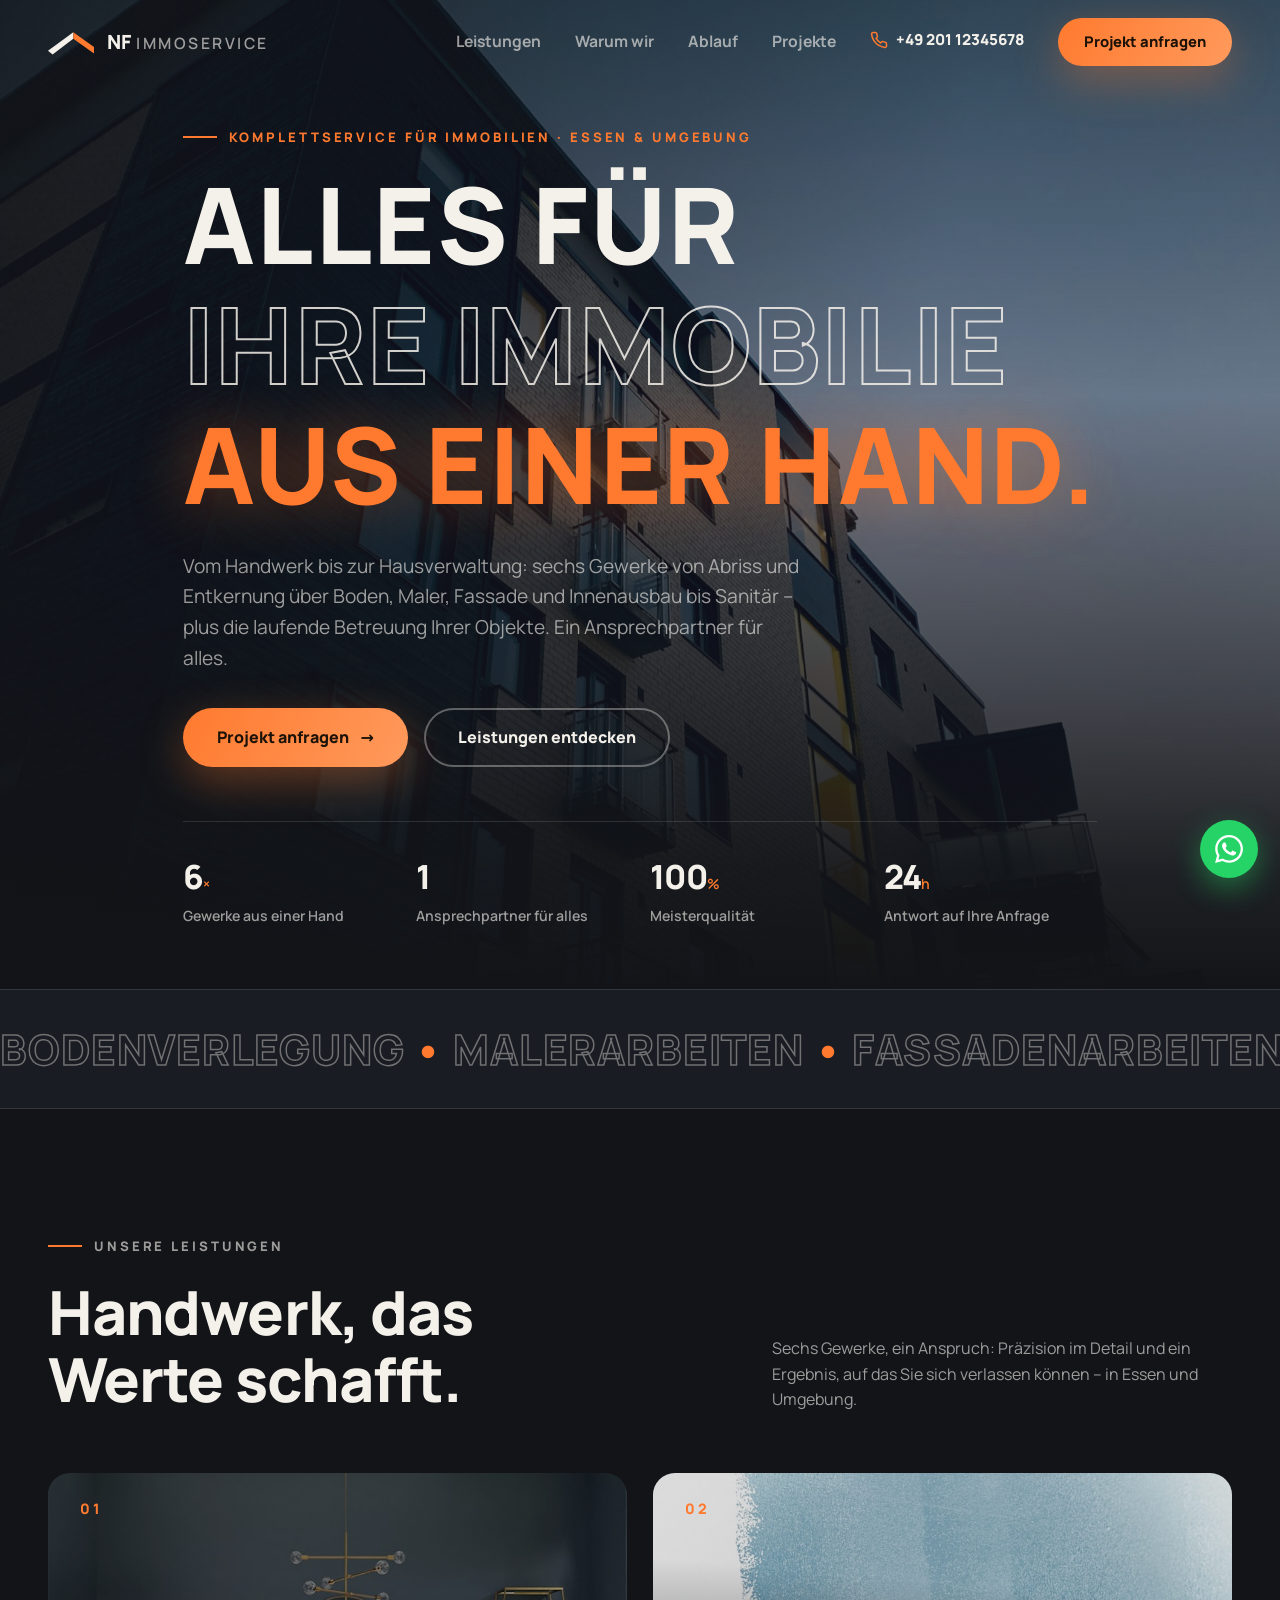
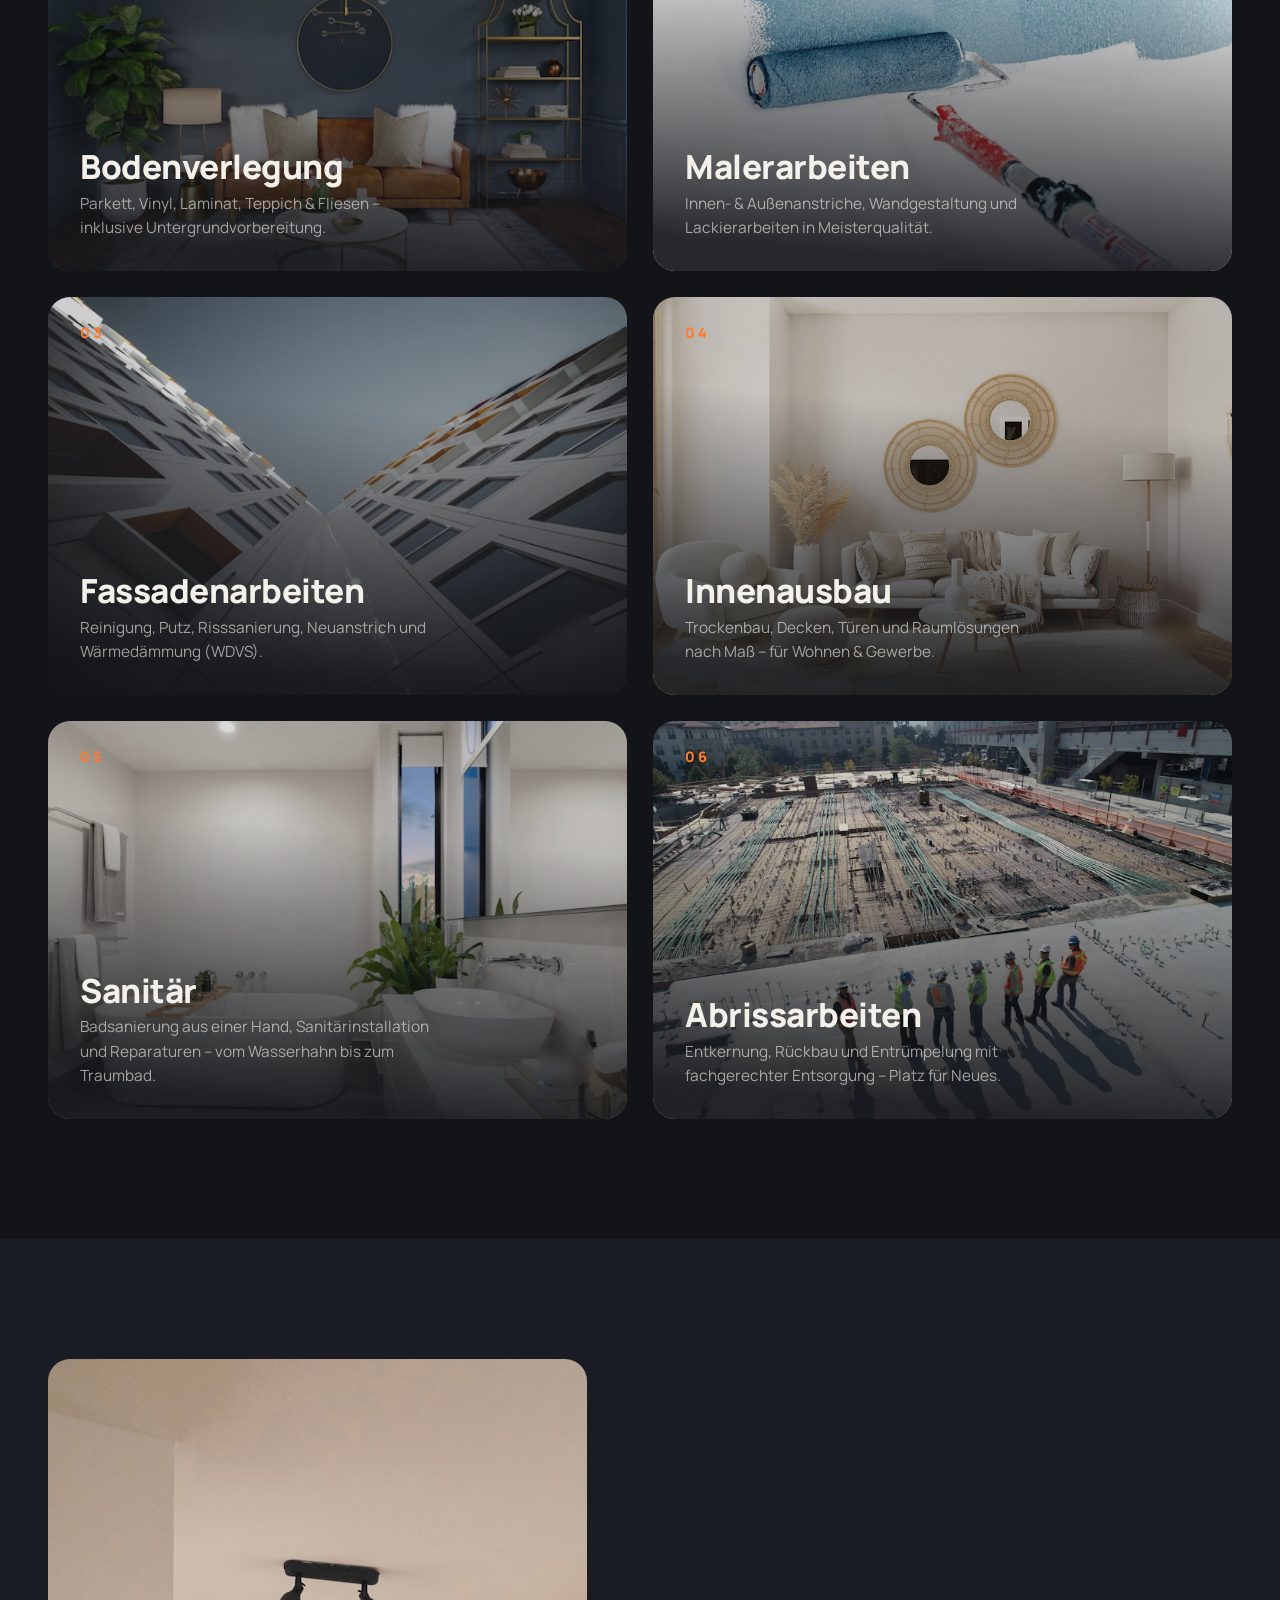
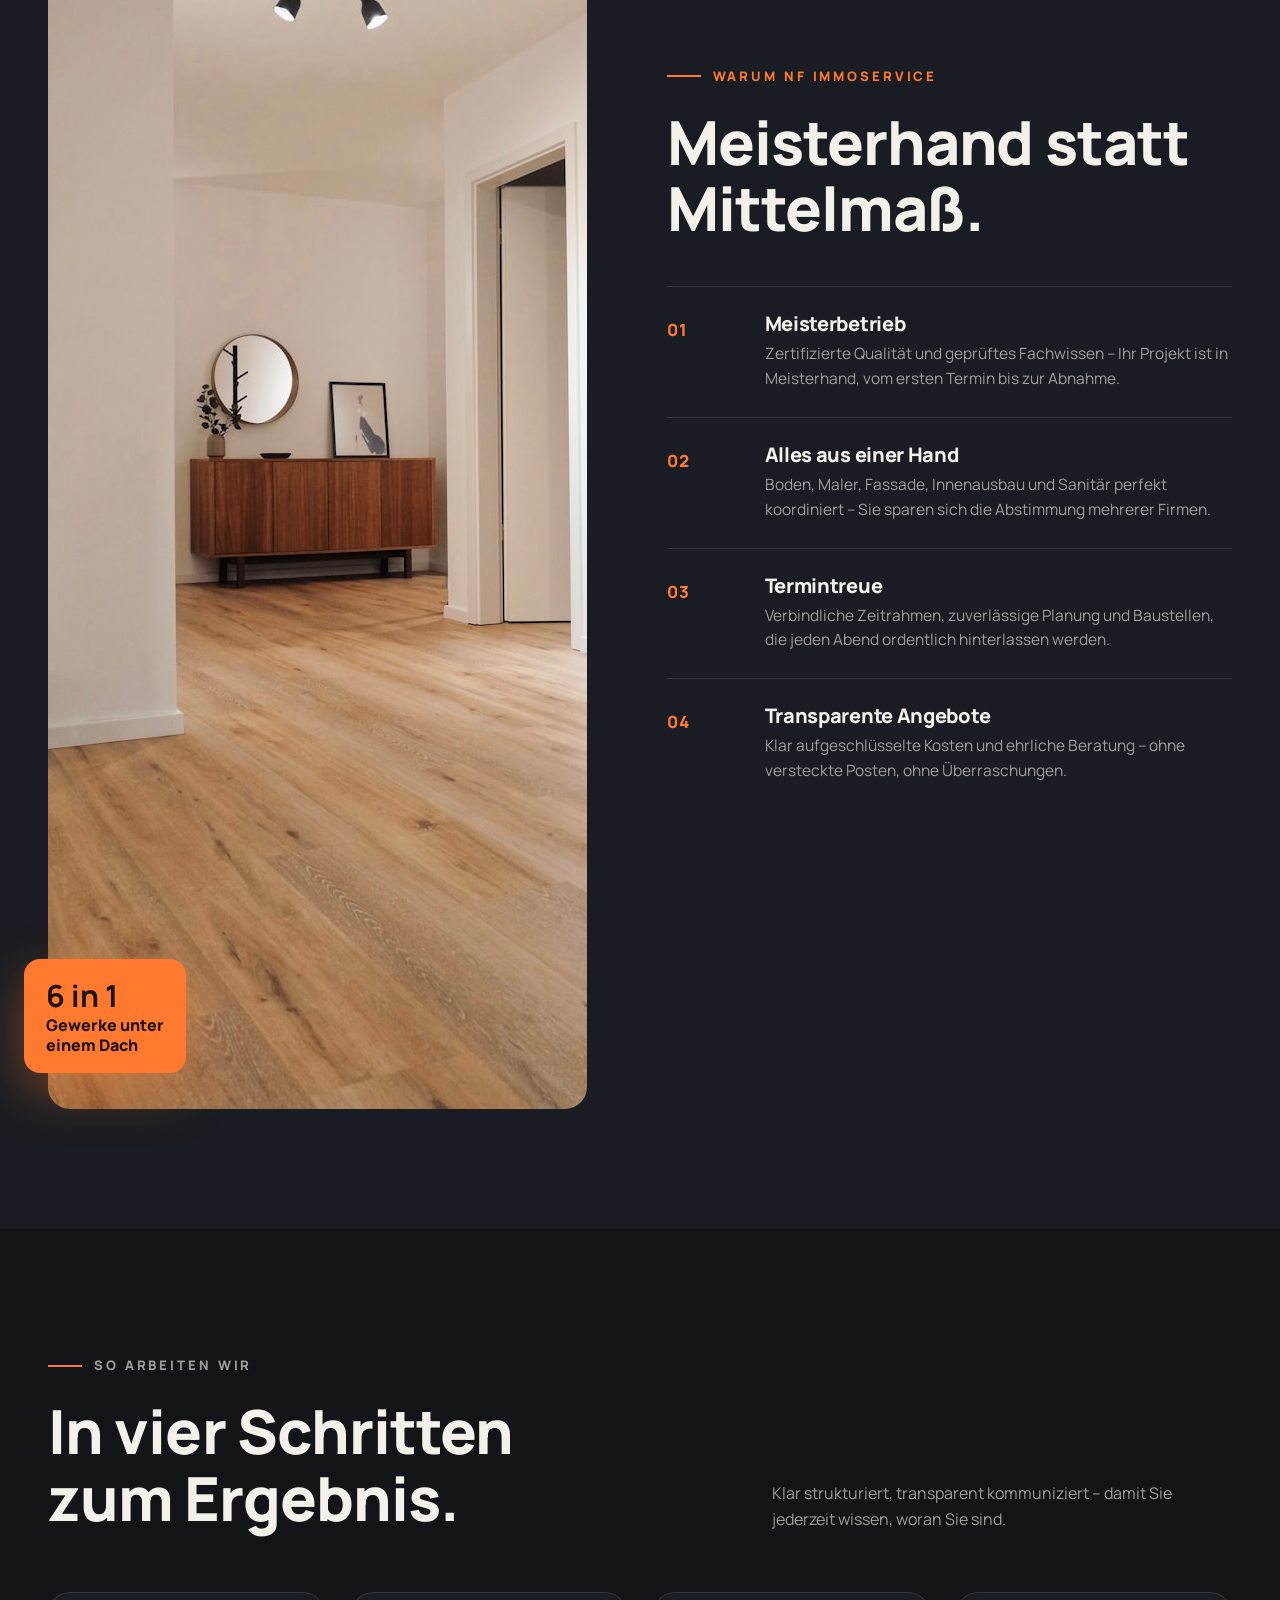
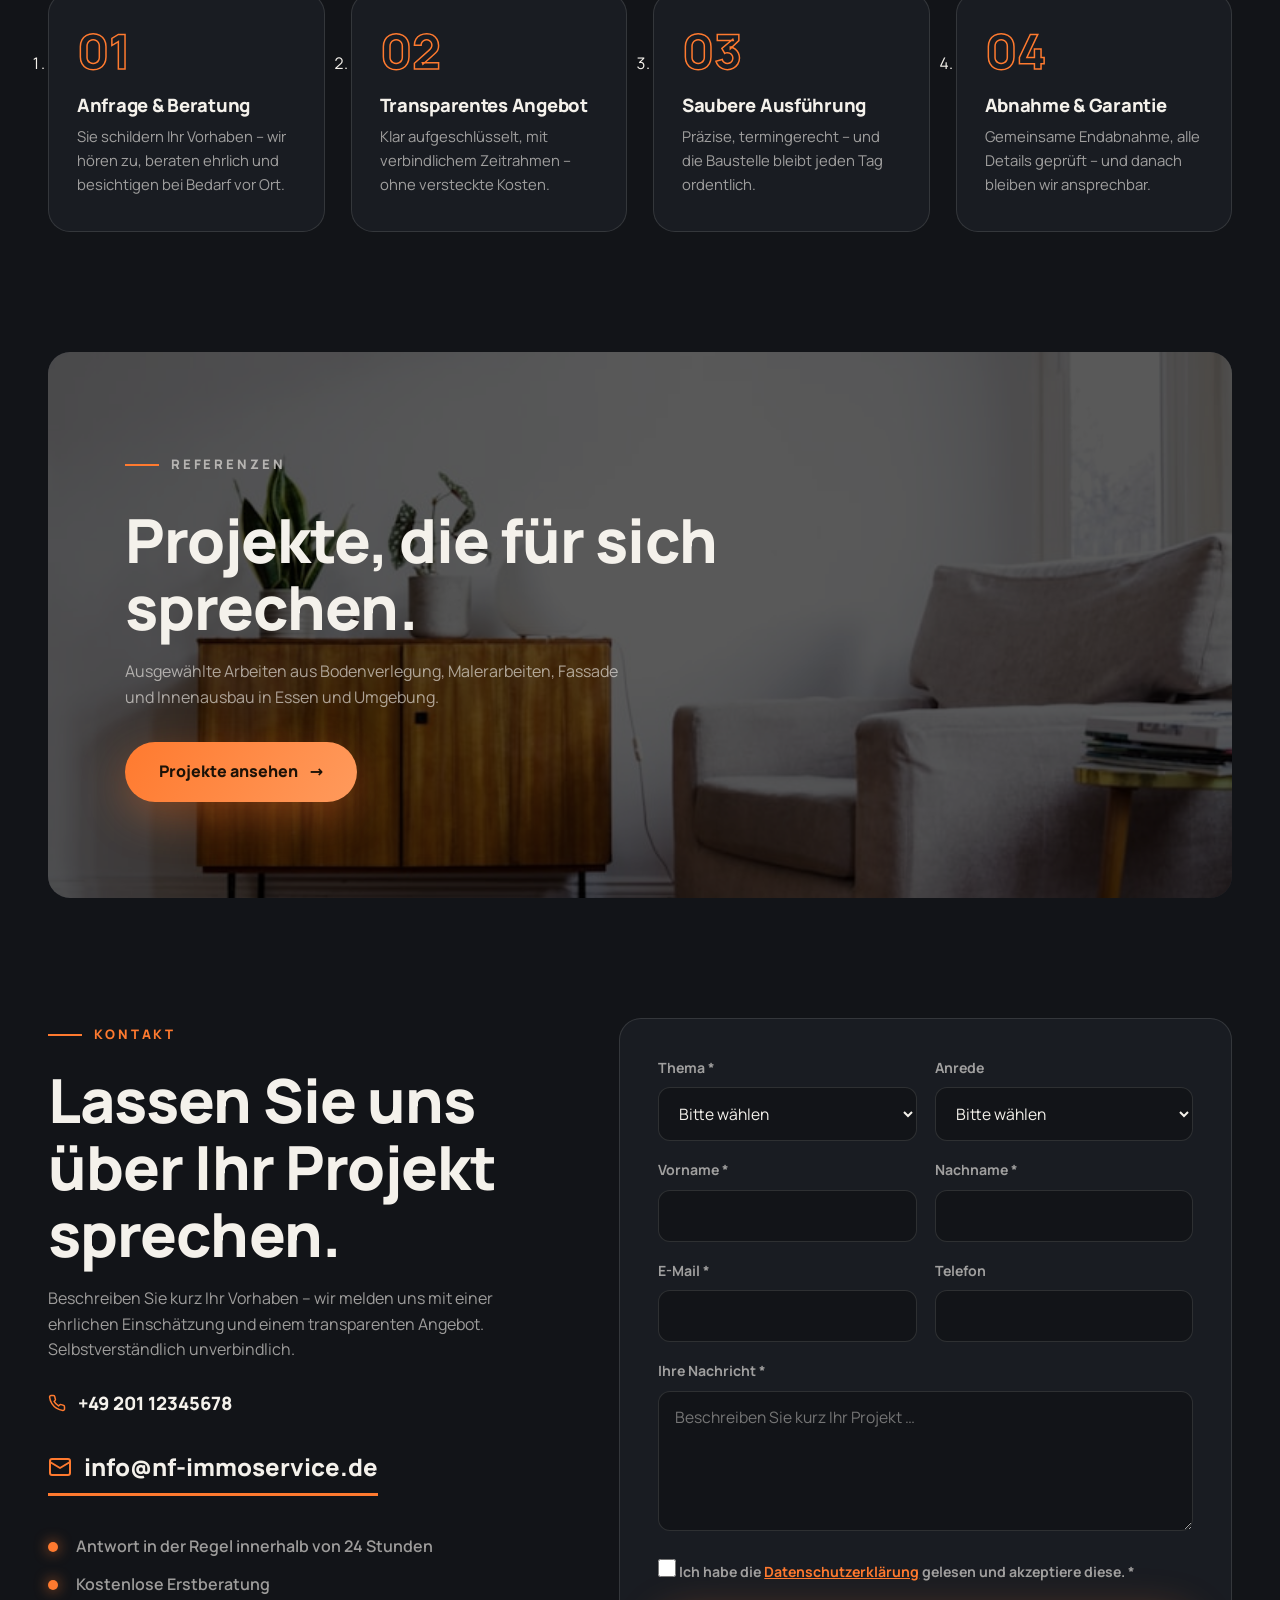
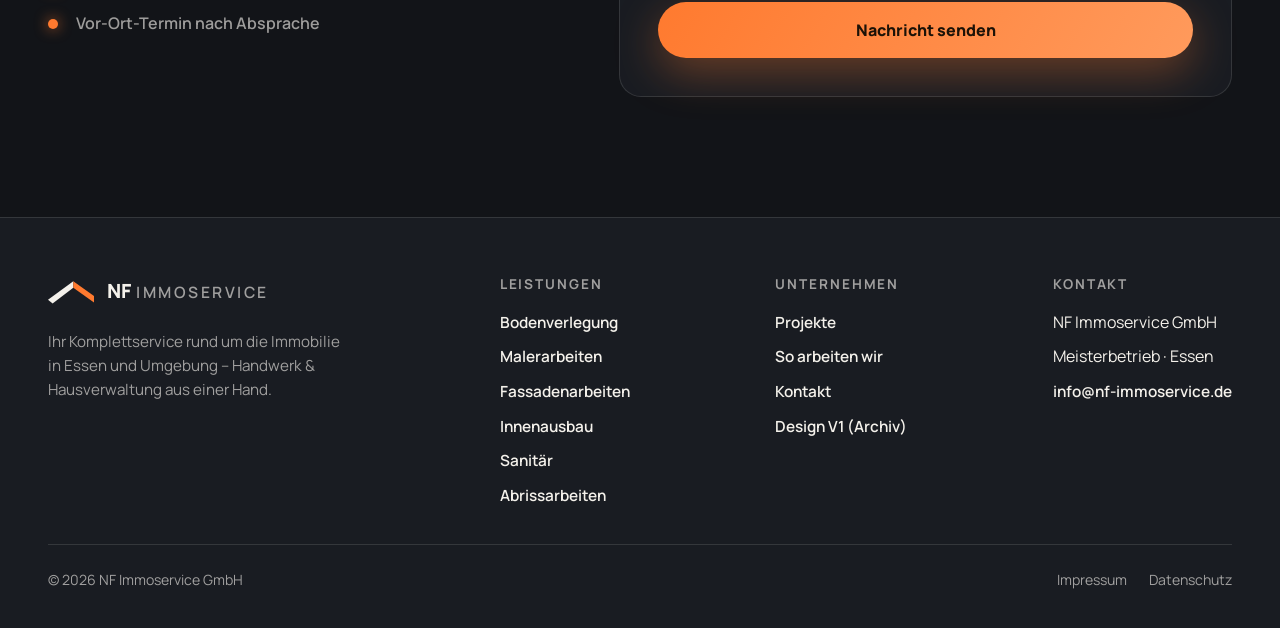
==== commit a01e6499: "Hero-Bild: Mehrfamilienhaus in der Daemmerung statt Funkenflug Passend zur Headline 'Alles fuer Ihre" ====
--- a/index.html
+++ b/index.html
@@ -104,7 +104,7 @@
         <!-- Hero -->
         <section class="hero">
             <div class="hero-bg" aria-hidden="true">
-                <img src="images/hero-handwerk-funken.jpg" alt="" width="1800" height="1200" fetchpriority="high">
+                <img src="images/hero-immobilie.jpg" alt="" width="1800" height="2400" fetchpriority="high">
             </div>
             <div class="wrap hero-inner">
                 <svg class="hero-roof" viewBox="0 0 100 62" aria-hidden="true" focusable="false">
